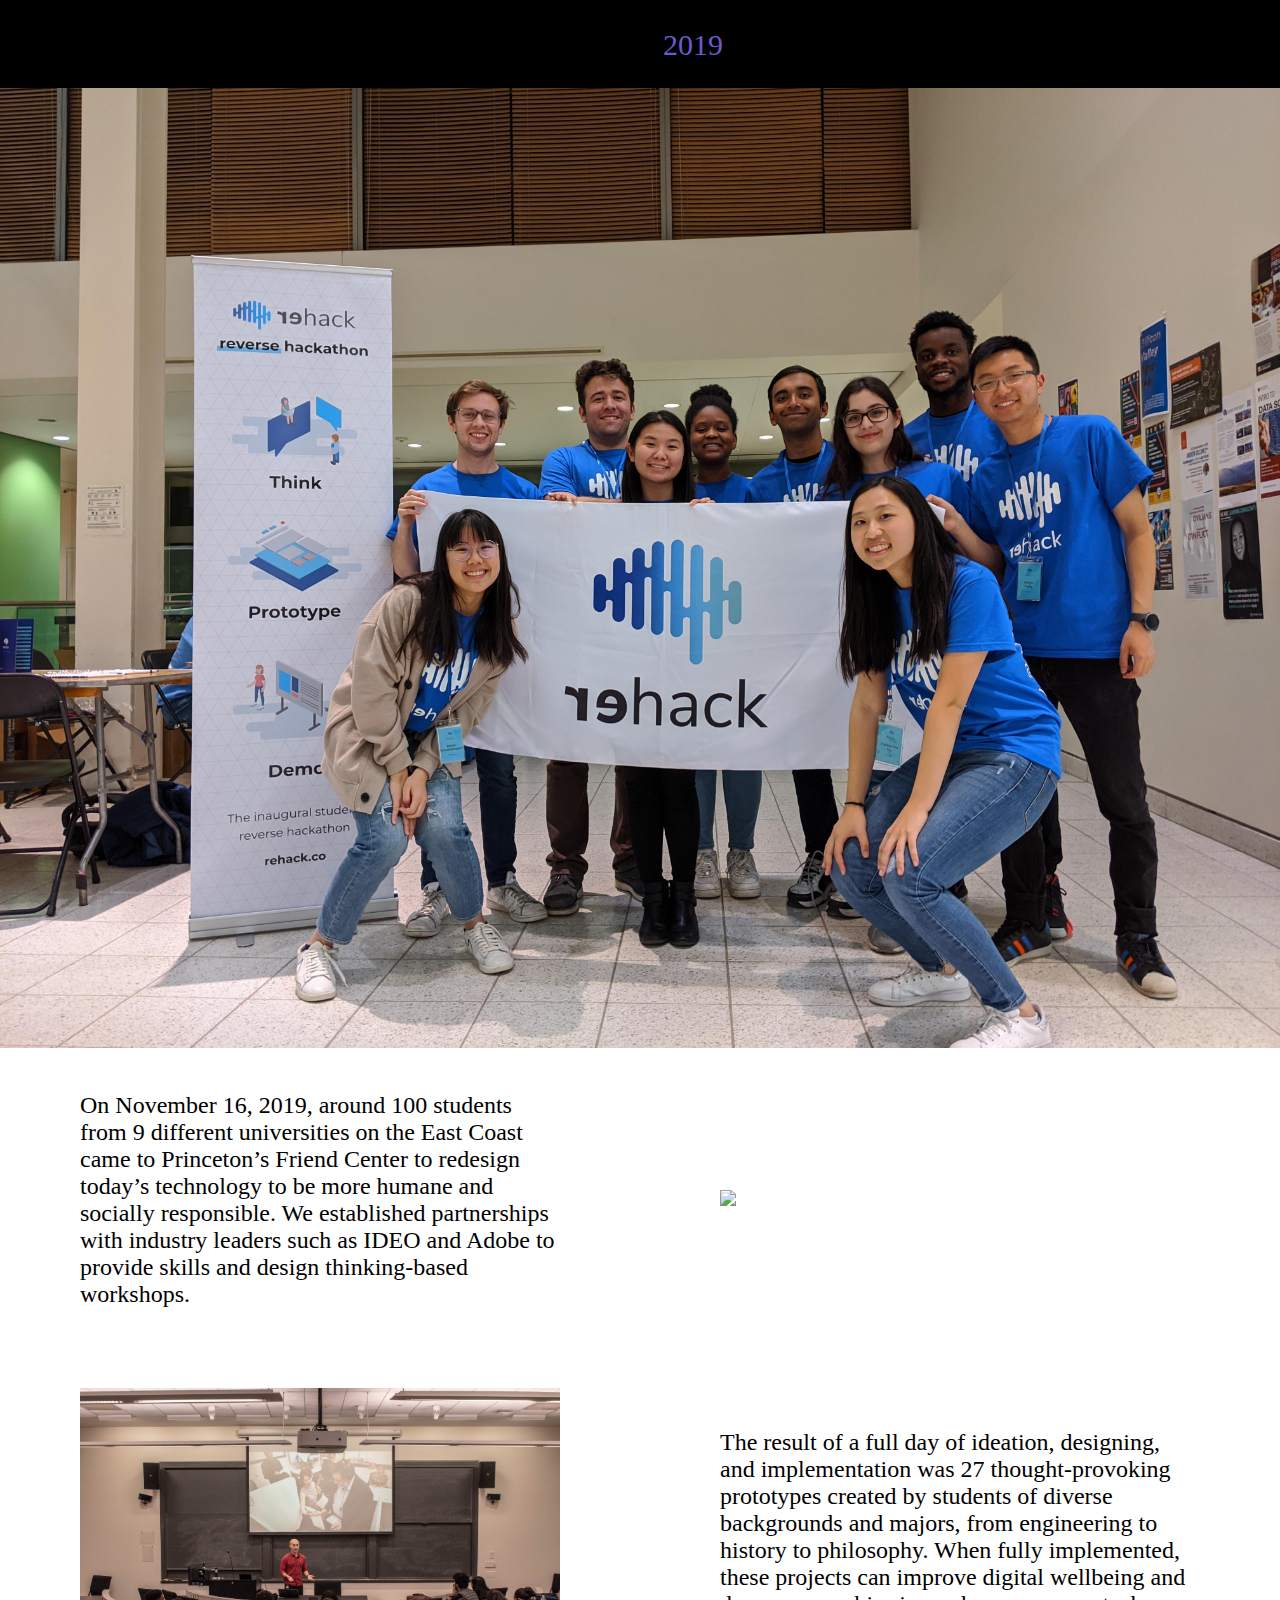
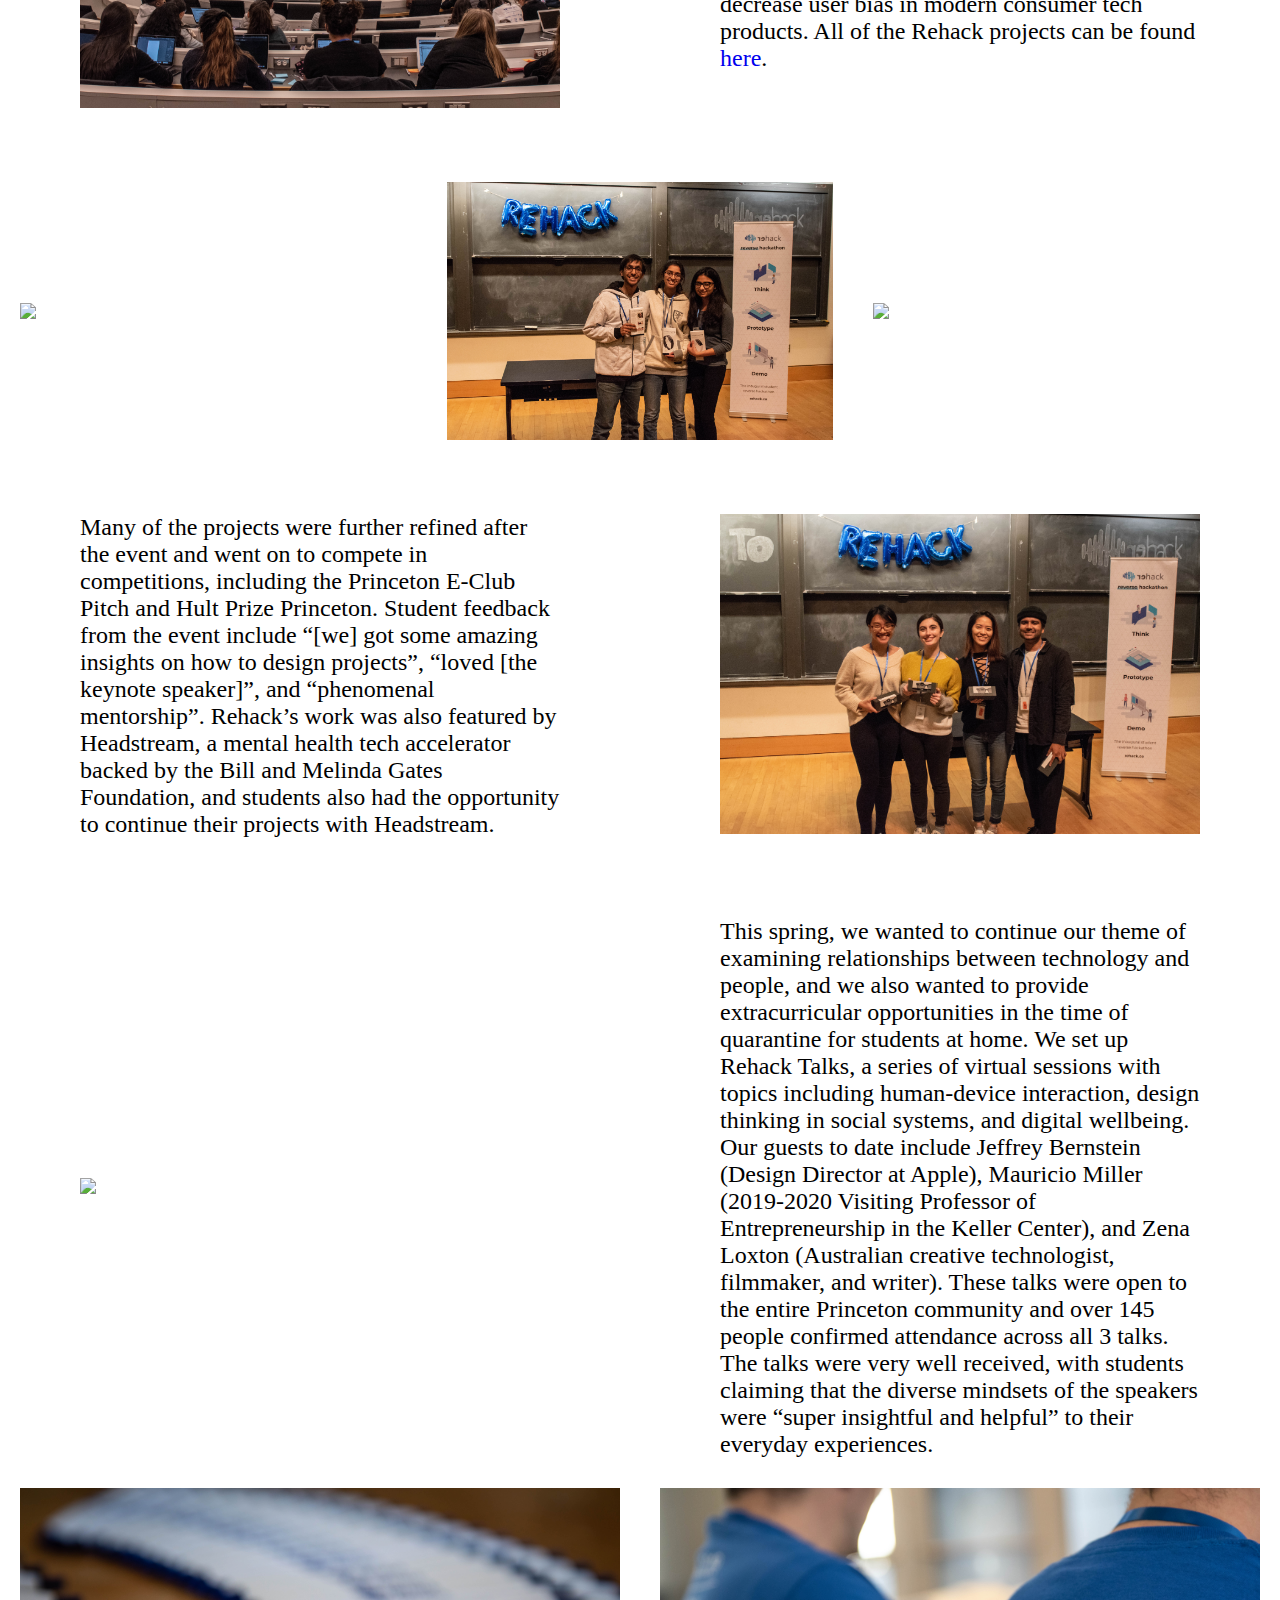
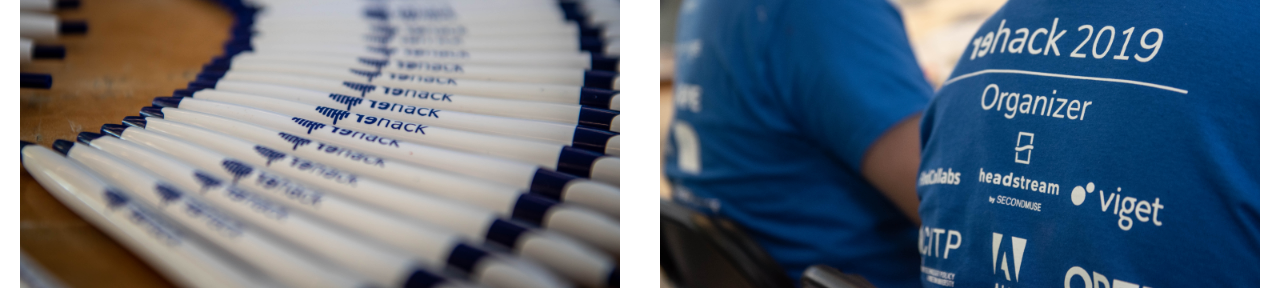
==== 2019.html @ 47047fd9 "Rehack 2019 webpage" ====
<!DOCTYPE html>
<html lang="en">
  <head>
    <meta charset="UTF-8" />
    <meta name="viewport" content="width=device-width, initial-scale=1.0" />
    <link rel="stylesheet" href="./css/2019.css" />
    <!-- <link href="css/normalize.css" rel="stylesheet" type="text/css" />
    <link href="css/webflow.css" rel="stylesheet" type="text/css" />
    <link href="css/rehack.webflow.css" rel="stylesheet" type="text/css" /> -->
    <!-- Bootstrap 4
    <link rel="stylesheet" href="bootstrap.min.css" />
    <script
      src="https://ajax.googleapis.com/ajax/libs/webfont/1.4.7/webfont.js"
      type="text/javascript"
    ></script>
    <script type="text/javascript">
      WebFont.load({
        google: {
          families: [
            "Nunito Sans:100,100italic,300,300italic,400,400italic,700,700italic,900,900italic",
            "Montserrat:100,100italic,200,200italic,300,300italic,400,400italic,500,500italic,600,600italic,700,700italic,800,800italic,900,900italic",
            "Gothic A1:300,regular,500,600,700,800",
          ],
        },
      });
    </script> -->
    <title>Rehack 2019</title>
  </head>

  <body>
    <header id="header">
      <div class="logo">
        <a href="./index.html">
          <img
            src="images/logo-text-horizontal.png"
            width="136"
            srcset="
              images/logo-text-horizontal-p-500.png   500w,
              images/logo-text-horizontal-p-800.png   800w,
              images/logo-text-horizontal-p-1080.png 1080w,
              images/logo-text-horizontal-p-1600.png 1600w,
              images/logo-text-horizontal-p-2000.png 2000w,
              images/logo-text-horizontal.png        3477w
            "
            sizes="136px"
            alt=""
          />
        </a>
        <p>2019</p>
      </div>
      <!-- <div class="title">
        <h1>Rehack 2019</h1>
      </div> -->
    </header>
    <section class="main-content">
      <!-- 1 -->
      <div class="content-first">
        <div class="item">
          <img src="./images/rehack2019/team.jpg" />
        </div>
      </div>
      <!-- 2 -->
      <div class="content">
        <p class="item para">
          On November 16, 2019, around 100 students from 9 different
          universities on the East Coast came to Princeton’s Friend Center to
          redesign today’s technology to be more humane and socially
          responsible. We established partnerships with industry leaders such as
          IDEO and Adobe to provide skills and design thinking-based workshops.
        </p>
        <div class="item">
          <img src="./images/rehack2019/adobe.jpg" />
        </div>
      </div>
      <!-- 3 -->
      <div class="content">
        <div class="item">
          <img src="./images/rehack2019/ideo.jpg" />
        </div>
        <p class="item para">
          The result of a full day of ideation, designing, and implementation
          was 27 thought-provoking prototypes created by students of diverse
          backgrounds and majors, from engineering to history to philosophy.
          When fully implemented, these projects can improve digital wellbeing
          and decrease user bias in modern consumer tech products. All of the
          Rehack projects can be found
          <a href="https://findcollabs.com/category/rehack">here</a>.
        </p>
      </div>
      <!-- 4 -->
      <div class="content-special">
        <div class="item-special">
          <img src="./images/rehack2019/winner1.jpg" />
        </div>
        <div class="item-special">
          <img src="./images/rehack2019/winner2.jpg" />
        </div>
        <div class="item-special">
          <img src="./images/rehack2019/winner3.jpg" />
        </div>
      </div>
      <!-- 5 -->
      <div class="content">
        <p class="item para">
          Many of the projects were further refined after the event and went on
          to compete in competitions, including the Princeton E-Club Pitch and
          Hult Prize Princeton. Student feedback from the event include “[we]
          got some amazing insights on how to design projects”, “loved [the
          keynote speaker]”, and “phenomenal mentorship”. Rehack’s work was also
          featured by Headstream, a mental health tech accelerator backed by the
          Bill and Melinda Gates Foundation, and students also had the
          opportunity to continue their projects with Headstream.
        </p>
        <div class="item">
          <img src="./images/rehack2019/winner4.jpg" />
        </div>
      </div>
      <!-- 6 -->
      <div class="content">
        <div class="item">
          <img src="./images/rehack2019/keynote.jpg" />
        </div>
        <p class="item para">
          This spring, we wanted to continue our theme of examining
          relationships between technology and people, and we also wanted to
          provide extracurricular opportunities in the time of quarantine for
          students at home. We set up Rehack Talks, a series of virtual sessions
          with topics including human-device interaction, design thinking in
          social systems, and digital wellbeing. Our guests to date include
          Jeffrey Bernstein (Design Director at Apple), Mauricio Miller
          (2019-2020 Visiting Professor of Entrepreneurship in the Keller
          Center), and Zena Loxton (Australian creative technologist, filmmaker,
          and writer). These talks were open to the entire Princeton community
          and over 145 people confirmed attendance across all 3 talks. The talks
          were very well received, with students claiming that the diverse
          mindsets of the speakers were “super insightful and helpful” to their
          everyday experiences.
        </p>
      </div>
      <!-- 7 -->
      <div class="content-last">
        <div class="item">
          <img src="./images/rehack2019/pens.jpg" />
        </div>
        <div class="item">
          <img src="./images/rehack2019/organizer.jpg" />
        </div>
      </div>
    </section>
    <!-- <aside>
      <img src="./images/rehack2019/pens.jpg" />
    </aside> -->
  </body>
</html>
---- css/2019.css ----
* {
  padding: 0;
  margin: 0;
  text-decoration: none;
  list-style: none;
  box-sizing: border-box;
}

img {
  max-width: 100%;
  /* width: 25%; */
}

/* Header and Navigation Bar */
#header {
  display: block;
  width: 100%;
  position: relative;
  padding: 0px 4vw;
  line-height: 60px;
  z-index: 9999;
  text-align: center;
  background: black;
  /* margin-top: 50px; */
  /* display: -webkit-box;
  display: -webkit-flex;
  display: -ms-flexbox;
  display: flex;
  height: auto;
  -webkit-box-pack: justify;
  -webkit-justify-content: space-between;
  -ms-flex-pack: justify;
  justify-content: space-between;
  -webkit-box-align: center;
  -webkit-align-items: center;
  -ms-flex-align: center;
  align-items: center;
  background-color: transparent; */
}

#header .logo {
  display: inline-block;
  font-size: 30px;
  margin-right: 60px;
  padding-top: 23px;
  padding-left: 86px;
}

#header p {
  display: inline-block;
  position: absolute;
  margin-left: 10px;
  top: 15px;
  color: slateblue;
}

/* #header .title {
  position: absolute;
  left: 50%;
  transform: translate(-50%, 0);
  font-size: larger;
} */

/* Body */
.main-content {
  /* margin-top: 70px; */
  width: 100%;
}

.main-content .content {
  display: flex;
  align-items: center;
  /* margin-left: 100px; */
}

.main-content .content-special {
  display: flex;
  align-items: center;
}

.main-content .content .item {
  flex: 0 50%;
  margin: 40px 80px;
}

.main-content .content-special .item-special {
  flex: 0 33%;
  margin: 30px 20px;
  /* height: 100%; */
}

.main-content .content .para {
  font-size: 1.5em;
}

.main-content .content-first {
  display: flex;
}
.main-content .content-last {
  display: flex;
}
.main-content .content-last .item {
  margin: -10px 20px;
}
---- css/webflow.css ----
@font-face {
  font-family: 'webflow-icons';
  src: url("[data-uri]") format('truetype');
  font-weight: normal;
  font-style: normal;
}
[class^="w-icon-"],
[class*=" w-icon-"] {
  /* use !important to prevent issues with browser extensions that change fonts */
  font-family: 'webflow-icons' !important;
  speak: none;
  font-style: normal;
  font-weight: normal;
  font-variant: normal;
  text-transform: none;
  line-height: 1;
  /* Better Font Rendering =========== */
  -webkit-font-smoothing: antialiased;
  -moz-osx-font-smoothing: grayscale;
}
.w-icon-slider-right:before {
  content: "\e600";
}
.w-icon-slider-left:before {
  content: "\e601";
}
.w-icon-nav-menu:before {
  content: "\e602";
}
.w-icon-arrow-down:before,
.w-icon-dropdown-toggle:before {
  content: "\e603";
}
.w-icon-file-upload-remove:before {
  content: "\e900";
}
.w-icon-file-upload-icon:before {
  content: "\e903";
}
* {
  -webkit-box-sizing: border-box;
  -moz-box-sizing: border-box;
  box-sizing: border-box;
}
html {
  height: 100%;
}
body {
  margin: 0;
  min-height: 100%;
  background-color: #fff;
  font-family: Arial, sans-serif;
  font-size: 14px;
  line-height: 20px;
  color: #333;
}
img {
  max-width: 100%;
  vertical-align: middle;
  display: inline-block;
}
html.w-mod-touch * {
  background-attachment: scroll !important;
}
.w-block {
  display: block;
}
.w-inline-block {
  max-width: 100%;
  display: inline-block;
}
.w-clearfix:before,
.w-clearfix:after {
  content: " ";
  display: table;
  grid-column-start: 1;
  grid-row-start: 1;
  grid-column-end: 2;
  grid-row-end: 2;
}
.w-clearfix:after {
  clear: both;
}
.w-hidden {
  display: none;
}
.w-button {
  display: inline-block;
  padding: 9px 15px;
  background-color: #3898EC;
  color: white;
  border: 0;
  line-height: inherit;
  text-decoration: none;
  cursor: pointer;
  border-radius: 0;
}
input.w-button {
  -webkit-appearance: button;
}
html[data-w-dynpage] [data-w-cloak] {
  color: transparent !important;
}

h1,
h2,
h3,
h4,
h5,
h6 {
  font-weight: bold;
  margin-bottom: 10px;
}
h1 {
  font-size: 38px;
  line-height: 44px;
  margin-top: 20px;
}
h2 {
  font-size: 32px;
  line-height: 36px;
  margin-top: 20px;
}
h3 {
  font-size: 24px;
  line-height: 30px;
  margin-top: 20px;
}
h4 {
  font-size: 18px;
  line-height: 24px;
  margin-top: 10px;
}
h5 {
  font-size: 14px;
  line-height: 20px;
  margin-top: 10px;
}
h6 {
  font-size: 12px;
  line-height: 18px;
  margin-top: 10px;
}
p {
  margin-top: 0;
  margin-bottom: 10px;
}
blockquote {
  margin: 0 0 10px 0;
  padding: 10px 20px;
  border-left: 5px solid #E2E2E2;
  font-size: 18px;
  line-height: 22px;
}
figure {
  margin: 0;
  margin-bottom: 10px;
}
figcaption {
  margin-top: 5px;
  text-align: center;
}
ul,
ol {
  margin-top: 0px;
  margin-bottom: 10px;
  padding-left: 40px;
}
.w-list-unstyled {
  padding-left: 0;
  list-style: none;
}
.w-embed:before,
.w-embed:after {
  content: " ";
  display: table;
  grid-column-start: 1;
  grid-row-start: 1;
  grid-column-end: 2;
  grid-row-end: 2;
}
.w-embed:after {
  clear: both;
}
.w-video {
  width: 100%;
  position: relative;
  padding: 0;
}
.w-video iframe,
.w-video object,
.w-video embed {
  position: absolute;
  top: 0;
  left: 0;
  width: 100%;
  height: 100%;
}
fieldset {
  padding: 0;
  margin: 0;
  border: 0;
}
button,
html input[type="button"],
input[type="reset"] {
  border: 0;
  cursor: pointer;
  -webkit-appearance: button;
}
.w-form {
  margin: 0 0 15px;
}
.w-form-done {
  display: none;
  padding: 20px;
  text-align: center;
  background-color: #dddddd;
}
.w-form-fail {
  display: none;
  margin-top: 10px;
  padding: 10px;
  background-color: #ffdede;
}
label {
  display: block;
  margin-bottom: 5px;
  font-weight: bold;
}
.w-input,
.w-select {
  display: block;
  width: 100%;
  height: 38px;
  padding: 8px 12px;
  margin-bottom: 10px;
  font-size: 14px;
  line-height: 1.428571429;
  color: #333333;
  vertical-align: middle;
  background-color: #ffffff;
  border: 1px solid #cccccc;
}
.w-input:-moz-placeholder,
.w-select:-moz-placeholder {
  color: #999;
}
.w-input::-moz-placeholder,
.w-select::-moz-placeholder {
  color: #999;
  opacity: 1;
}
.w-input:-ms-input-placeholder,
.w-select:-ms-input-placeholder {
  color: #999;
}
.w-input::-webkit-input-placeholder,
.w-select::-webkit-input-placeholder {
  color: #999;
}
.w-input:focus,
.w-select:focus {
  border-color: #3898EC;
  outline: 0;
}
.w-input[disabled],
.w-select[disabled],
.w-input[readonly],
.w-select[readonly],
fieldset[disabled] .w-input,
fieldset[disabled] .w-select {
  cursor: not-allowed;
  background-color: #eeeeee;
}
textarea.w-input,
textarea.w-select {
  height: auto;
}
.w-select {
  background-image: -webkit-linear-gradient(white 0%, #f3f3f3 100%);
  background-image: linear-gradient(white 0%, #f3f3f3 100%);
}
.w-select[multiple] {
  height: auto;
}
.w-form-label {
  display: inline-block;
  cursor: pointer;
  font-weight: normal;
  margin-bottom: 0px;
}
.w-checkbox,
.w-radio {
  display: block;
  margin-bottom: 5px;
  padding-left: 20px;
}
.w-checkbox:before,
.w-radio:before,
.w-checkbox:after,
.w-radio:after {
  content: " ";
  display: table;
  grid-column-start: 1;
  grid-row-start: 1;
  grid-column-end: 2;
  grid-row-end: 2;
}
.w-checkbox:after,
.w-radio:after {
  clear: both;
}
.w-checkbox-input,
.w-radio-input {
  margin: 4px 0 0;
  margin-top: 1px \9;
  line-height: normal;
  float: left;
  margin-left: -20px;
}
.w-radio-input {
  margin-top: 3px;
}
.w-file-upload {
  display: block;
  margin-bottom: 10px;
}
.w-file-upload-input {
  width: 0.1px;
  height: 0.1px;
  opacity: 0;
  overflow: hidden;
  position: absolute;
  z-index: -100;
}
.w-file-upload-default,
.w-file-upload-uploading,
.w-file-upload-success {
  display: inline-block;
  color: #333333;
}
.w-file-upload-error {
  display: block;
  margin-top: 10px;
}
.w-file-upload-default.w-hidden,
.w-file-upload-uploading.w-hidden,
.w-file-upload-error.w-hidden,
.w-file-upload-success.w-hidden {
  display: none;
}
.w-file-upload-uploading-btn {
  display: flex;
  font-size: 14px;
  font-weight: normal;
  cursor: pointer;
  margin: 0;
  padding: 8px 12px;
  border: 1px solid #cccccc;
  background-color: #fafafa;
}
.w-file-upload-file {
  display: flex;
  flex-grow: 1;
  justify-content: space-between;
  margin: 0;
  padding: 8px 9px 8px 11px;
  border: 1px solid #cccccc;
  background-color: #fafafa;
}
.w-file-upload-file-name {
  font-size: 14px;
  font-weight: normal;
  display: block;
}
.w-file-remove-link {
  margin-top: 3px;
  margin-left: 10px;
  width: auto;
  height: auto;
  padding: 3px;
  display: block;
  cursor: pointer;
}
.w-icon-file-upload-remove {
  margin: auto;
  font-size: 10px;
}
.w-file-upload-error-msg {
  display: inline-block;
  color: #ea384c;
  padding: 2px 0;
}
.w-file-upload-info {
  display: inline-block;
  line-height: 38px;
  padding: 0 12px;
}
.w-file-upload-label {
  display: inline-block;
  font-size: 14px;
  font-weight: normal;
  cursor: pointer;
  margin: 0;
  padding: 8px 12px;
  border: 1px solid #cccccc;
  background-color: #fafafa;
}
.w-icon-file-upload-icon,
.w-icon-file-upload-uploading {
  display: inline-block;
  margin-right: 8px;
  width: 20px;
}
.w-icon-file-upload-uploading {
  height: 20px;
}
.w-container {
  margin-left: auto;
  margin-right: auto;
  max-width: 940px;
}
.w-container:before,
.w-container:after {
  content: " ";
  display: table;
  grid-column-start: 1;
  grid-row-start: 1;
  grid-column-end: 2;
  grid-row-end: 2;
}
.w-container:after {
  clear: both;
}
.w-container .w-row {
  margin-left: -10px;
  margin-right: -10px;
}
.w-row:before,
.w-row:after {
  content: " ";
  display: table;
  grid-column-start: 1;
  grid-row-start: 1;
  grid-column-end: 2;
  grid-row-end: 2;
}
.w-row:after {
  clear: both;
}
.w-row .w-row {
  margin-left: 0;
  margin-right: 0;
}
.w-col {
  position: relative;
  float: left;
  width: 100%;
  min-height: 1px;
  padding-left: 10px;
  padding-right: 10px;
}
.w-col .w-col {
  padding-left: 0;
  padding-right: 0;
}
.w-col-1 {
  width: 8.33333333%;
}
.w-col-2 {
  width: 16.66666667%;
}
.w-col-3 {
  width: 25%;
}
.w-col-4 {
  width: 33.33333333%;
}
.w-col-5 {
  width: 41.66666667%;
}
.w-col-6 {
  width: 50%;
}
.w-col-7 {
  width: 58.33333333%;
}
.w-col-8 {
  width: 66.66666667%;
}
.w-col-9 {
  width: 75%;
}
.w-col-10 {
  width: 83.33333333%;
}
.w-col-11 {
  width: 91.66666667%;
}
.w-col-12 {
  width: 100%;
}
.w-hidden-main {
  display: none !important;
}
@media screen and (max-width: 991px) {
  .w-container {
    max-width: 728px;
  }
  .w-hidden-main {
    display: inherit !important;
  }
  .w-hidden-medium {
    display: none !important;
  }
  .w-col-medium-1 {
    width: 8.33333333%;
  }
  .w-col-medium-2 {
    width: 16.66666667%;
  }
  .w-col-medium-3 {
    width: 25%;
  }
  .w-col-medium-4 {
    width: 33.33333333%;
  }
  .w-col-medium-5 {
    width: 41.66666667%;
  }
  .w-col-medium-6 {
    width: 50%;
  }
  .w-col-medium-7 {
    width: 58.33333333%;
  }
  .w-col-medium-8 {
    width: 66.66666667%;
  }
  .w-col-medium-9 {
    width: 75%;
  }
  .w-col-medium-10 {
    width: 83.33333333%;
  }
  .w-col-medium-11 {
    width: 91.66666667%;
  }
  .w-col-medium-12 {
    width: 100%;
  }
  .w-col-stack {
    width: 100%;
    left: auto;
    right: auto;
  }
}
@media screen and (max-width: 767px) {
  .w-hidden-main {
    display: inherit !important;
  }
  .w-hidden-medium {
    display: inherit !important;
  }
  .w-hidden-small {
    display: none !important;
  }
  .w-row,
  .w-container .w-row {
    margin-left: 0;
    margin-right: 0;
  }
  .w-col {
    width: 100%;
    left: auto;
    right: auto;
  }
  .w-col-small-1 {
    width: 8.33333333%;
  }
  .w-col-small-2 {
    width: 16.66666667%;
  }
  .w-col-small-3 {
    width: 25%;
  }
  .w-col-small-4 {
    width: 33.33333333%;
  }
  .w-col-small-5 {
    width: 41.66666667%;
  }
  .w-col-small-6 {
    width: 50%;
  }
  .w-col-small-7 {
    width: 58.33333333%;
  }
  .w-col-small-8 {
    width: 66.66666667%;
  }
  .w-col-small-9 {
    width: 75%;
  }
  .w-col-small-10 {
    width: 83.33333333%;
  }
  .w-col-small-11 {
    width: 91.66666667%;
  }
  .w-col-small-12 {
    width: 100%;
  }
}
@media screen and (max-width: 479px) {
  .w-container {
    max-width: none;
  }
  .w-hidden-main {
    display: inherit !important;
  }
  .w-hidden-medium {
    display: inherit !important;
  }
  .w-hidden-small {
    display: inherit !important;
  }
  .w-hidden-tiny {
    display: none !important;
  }
  .w-col {
    width: 100%;
  }
  .w-col-tiny-1 {
    width: 8.33333333%;
  }
  .w-col-tiny-2 {
    width: 16.66666667%;
  }
  .w-col-tiny-3 {
    width: 25%;
  }
  .w-col-tiny-4 {
    width: 33.33333333%;
  }
  .w-col-tiny-5 {
    width: 41.66666667%;
  }
  .w-col-tiny-6 {
    width: 50%;
  }
  .w-col-tiny-7 {
    width: 58.33333333%;
  }
  .w-col-tiny-8 {
    width: 66.66666667%;
  }
  .w-col-tiny-9 {
    width: 75%;
  }
  .w-col-tiny-10 {
    width: 83.33333333%;
  }
  .w-col-tiny-11 {
    width: 91.66666667%;
  }
  .w-col-tiny-12 {
    width: 100%;
  }
}
.w-widget {
  position: relative;
}
.w-widget-map {
  width: 100%;
  height: 400px;
}
.w-widget-map label {
  width: auto;
  display: inline;
}
.w-widget-map img {
  max-width: inherit;
}
.w-widget-map .gm-style-iw {
  text-align: center;
}
.w-widget-map .gm-style-iw > button {
  display: none !important;
}
.w-widget-twitter {
  overflow: hidden;
}
.w-widget-twitter-count-shim {
  display: inline-block;
  vertical-align: top;
  position: relative;
  width: 28px;
  height: 20px;
  text-align: center;
  background: white;
  border: #758696 solid 1px;
  border-radius: 3px;
}
.w-widget-twitter-count-shim * {
  pointer-events: none;
  -webkit-user-select: none;
  -moz-user-select: none;
  -ms-user-select: none;
  user-select: none;
}
.w-widget-twitter-count-shim .w-widget-twitter-count-inner {
  position: relative;
  font-size: 15px;
  line-height: 12px;
  text-align: center;
  color: #999;
  font-family: serif;
}
.w-widget-twitter-count-shim .w-widget-twitter-count-clear {
  position: relative;
  display: block;
}
.w-widget-twitter-count-shim.w--large {
  width: 36px;
  height: 28px;
  margin-left: 7px;
}
.w-widget-twitter-count-shim.w--large .w-widget-twitter-count-inner {
  font-size: 18px;
  line-height: 18px;
}
.w-widget-twitter-count-shim:not(.w--vertical) {
  margin-left: 5px;
  margin-right: 8px;
}
.w-widget-twitter-count-shim:not(.w--vertical).w--large {
  margin-left: 6px;
}
.w-widget-twitter-count-shim:not(.w--vertical):before,
.w-widget-twitter-count-shim:not(.w--vertical):after {
  top: 50%;
  left: 0;
  border: solid transparent;
  content: " ";
  height: 0;
  width: 0;
  position: absolute;
  pointer-events: none;
}
.w-widget-twitter-count-shim:not(.w--vertical):before {
  border-color: rgba(117, 134, 150, 0);
  border-right-color: #5d6c7b;
  border-width: 4px;
  margin-left: -9px;
  margin-top: -4px;
}
.w-widget-twitter-count-shim:not(.w--vertical).w--large:before {
  border-width: 5px;
  margin-left: -10px;
  margin-top: -5px;
}
.w-widget-twitter-count-shim:not(.w--vertical):after {
  border-color: rgba(255, 255, 255, 0);
  border-right-color: white;
  border-width: 4px;
  margin-left: -8px;
  margin-top: -4px;
}
.w-widget-twitter-count-shim:not(.w--vertical).w--large:after {
  border-width: 5px;
  margin-left: -9px;
  margin-top: -5px;
}
.w-widget-twitter-count-shim.w--vertical {
  width: 61px;
  height: 33px;
  margin-bottom: 8px;
}
.w-widget-twitter-count-shim.w--vertical:before,
.w-widget-twitter-count-shim.w--vertical:after {
  top: 100%;
  left: 50%;
  border: solid transparent;
  content: " ";
  height: 0;
  width: 0;
  position: absolute;
  pointer-events: none;
}
.w-widget-twitter-count-shim.w--vertical:before {
  border-color: rgba(117, 134, 150, 0);
  border-top-color: #5d6c7b;
  border-width: 5px;
  margin-left: -5px;
}
.w-widget-twitter-count-shim.w--vertical:after {
  border-color: rgba(255, 255, 255, 0);
  border-top-color: white;
  border-width: 4px;
  margin-left: -4px;
}
.w-widget-twitter-count-shim.w--vertical .w-widget-twitter-count-inner {
  font-size: 18px;
  line-height: 22px;
}
.w-widget-twitter-count-shim.w--vertical.w--large {
  width: 76px;
}
.w-widget-gplus {
  overflow: hidden;
}
.w-background-video {
  position: relative;
  overflow: hidden;
  height: 500px;
  color: white;
}
.w-background-video > video {
  background-size: cover;
  background-position: 50% 50%;
  position: absolute;
  right: -100%;
  bottom: -100%;
  top: -100%;
  left: -100%;
  margin: auto;
  min-width: 100%;
  min-height: 100%;
  z-index: -100;
}
.w-background-video > video::-webkit-media-controls-start-playback-button {
  display: none !important;
  -webkit-appearance: none;
}
.w-slider {
  position: relative;
  height: 300px;
  text-align: center;
  background: #dddddd;
  clear: both;
  -webkit-tap-highlight-color: rgba(0, 0, 0, 0);
  tap-highlight-color: rgba(0, 0, 0, 0);
}
.w-slider-mask {
  position: relative;
  display: block;
  overflow: hidden;
  z-index: 1;
  left: 0;
  right: 0;
  height: 100%;
  white-space: nowrap;
}
.w-slide {
  position: relative;
  display: inline-block;
  vertical-align: top;
  width: 100%;
  height: 100%;
  white-space: normal;
  text-align: left;
}
.w-slider-nav {
  position: absolute;
  z-index: 2;
  top: auto;
  right: 0;
  bottom: 0;
  left: 0;
  margin: auto;
  padding-top: 10px;
  height: 40px;
  text-align: center;
  -webkit-tap-highlight-color: rgba(0, 0, 0, 0);
  tap-highlight-color: rgba(0, 0, 0, 0);
}
.w-slider-nav.w-round > div {
  border-radius: 100%;
}
.w-slider-nav.w-num > div {
  width: auto;
  height: auto;
  padding: 0.2em 0.5em;
  font-size: inherit;
  line-height: inherit;
}
.w-slider-nav.w-shadow > div {
  box-shadow: 0 0 3px rgba(51, 51, 51, 0.4);
}
.w-slider-nav-invert {
  color: #fff;
}
.w-slider-nav-invert > div {
  background-color: rgba(34, 34, 34, 0.4);
}
.w-slider-nav-invert > div.w-active {
  background-color: #222;
}
.w-slider-dot {
  position: relative;
  display: inline-block;
  width: 1em;
  height: 1em;
  background-color: rgba(255, 255, 255, 0.4);
  cursor: pointer;
  margin: 0 3px 0.5em;
  transition: background-color 100ms, color 100ms;
}
.w-slider-dot.w-active {
  background-color: #fff;
}
.w-slider-arrow-left,
.w-slider-arrow-right {
  position: absolute;
  width: 80px;
  top: 0;
  right: 0;
  bottom: 0;
  left: 0;
  margin: auto;
  cursor: pointer;
  overflow: hidden;
  color: white;
  font-size: 40px;
  -webkit-tap-highlight-color: rgba(0, 0, 0, 0);
  tap-highlight-color: rgba(0, 0, 0, 0);
  -webkit-user-select: none;
  -moz-user-select: none;
  -ms-user-select: none;
  user-select: none;
}
.w-slider-arrow-left [class^="w-icon-"],
.w-slider-arrow-right [class^="w-icon-"],
.w-slider-arrow-left [class*=" w-icon-"],
.w-slider-arrow-right [class*=" w-icon-"] {
  position: absolute;
}
.w-slider-arrow-left {
  z-index: 3;
  right: auto;
}
.w-slider-arrow-right {
  z-index: 4;
  left: auto;
}
.w-icon-slider-left,
.w-icon-slider-right {
  top: 0;
  right: 0;
  bottom: 0;
  left: 0;
  margin: auto;
  width: 1em;
  height: 1em;
}
.w-dropdown {
  display: inline-block;
  position: relative;
  text-align: left;
  margin-left: auto;
  margin-right: auto;
  z-index: 900;
}
.w-dropdown-btn,
.w-dropdown-toggle,
.w-dropdown-link {
  position: relative;
  vertical-align: top;
  text-decoration: none;
  color: #222222;
  padding: 20px;
  text-align: left;
  margin-left: auto;
  margin-right: auto;
  white-space: nowrap;
}
.w-dropdown-toggle {
  -webkit-user-select: none;
  -moz-user-select: none;
  -ms-user-select: none;
  user-select: none;
  display: inline-block;
  cursor: pointer;
  padding-right: 40px;
}
.w-icon-dropdown-toggle {
  position: absolute;
  top: 0;
  right: 0;
  bottom: 0;
  margin: auto;
  margin-right: 20px;
  width: 1em;
  height: 1em;
}
.w-dropdown-list {
  position: absolute;
  background: #dddddd;
  display: none;
  min-width: 100%;
}
.w-dropdown-list.w--open {
  display: block;
}
.w-dropdown-link {
  padding: 10px 20px;
  display: block;
  color: #222222;
}
.w-dropdown-link.w--current {
  color: #0082f3;
}
.w-nav[data-collapse="all"] .w-dropdown,
.w-nav[data-collapse="all"] .w-dropdown-toggle {
  display: block;
}
.w-nav[data-collapse="all"] .w-dropdown-list {
  position: static;
}
@media screen and (max-width: 991px) {
  .w-nav[data-collapse="medium"] .w-dropdown,
  .w-nav[data-collapse="medium"] .w-dropdown-toggle {
    display: block;
  }
  .w-nav[data-collapse="medium"] .w-dropdown-list {
    position: static;
  }
}
@media screen and (max-width: 767px) {
  .w-nav[data-collapse="small"] .w-dropdown,
  .w-nav[data-collapse="small"] .w-dropdown-toggle {
    display: block;
  }
  .w-nav[data-collapse="small"] .w-dropdown-list {
    position: static;
  }
  .w-nav-brand {
    padding-left: 10px;
  }
}
@media screen and (max-width: 479px) {
  .w-nav[data-collapse="tiny"] .w-dropdown,
  .w-nav[data-collapse="tiny"] .w-dropdown-toggle {
    display: block;
  }
  .w-nav[data-collapse="tiny"] .w-dropdown-list {
    position: static;
  }
}
/**
 * ## Note
 * Safari (on both iOS and OS X) does not handle viewport units (vh, vw) well.
 * For example percentage units do not work on descendants of elements that
 * have any dimensions expressed in viewport units. It also doesn’t handle them at
 * all in `calc()`.
 */
/**
 * Wrapper around all lightbox elements
 *
 * 1. Since the lightbox can receive focus, IE also gives it an outline.
 * 2. Fixes flickering on Chrome when a transition is in progress
 *    underneath the lightbox.
 */
.w-lightbox-backdrop {
  color: #000;
  cursor: auto;
  font-family: serif;
  font-size: medium;
  font-style: normal;
  font-variant: normal;
  font-weight: normal;
  letter-spacing: normal;
  line-height: normal;
  list-style: disc;
  text-align: start;
  text-indent: 0;
  text-shadow: none;
  text-transform: none;
  visibility: visible;
  white-space: normal;
  word-break: normal;
  word-spacing: normal;
  word-wrap: normal;
  position: fixed;
  top: 0;
  right: 0;
  bottom: 0;
  left: 0;
  color: #fff;
  font-family: "Helvetica Neue", Helvetica, Ubuntu, "Segoe UI", Verdana, sans-serif;
  font-size: 17px;
  line-height: 1.2;
  font-weight: 300;
  text-align: center;
  background: rgba(0, 0, 0, 0.9);
  z-index: 2000;
  outline: 0;
  /* 1 */
  opacity: 0;
  -webkit-user-select: none;
  -moz-user-select: none;
  -ms-user-select: none;
  -webkit-tap-highlight-color: transparent;
  -webkit-transform: translate(0, 0);
  /* 2 */
}
/**
 * Neat trick to bind the rubberband effect to our canvas instead of the whole
 * document on iOS. It also prevents a bug that causes the document underneath to scroll.
 */
.w-lightbox-backdrop,
.w-lightbox-container {
  height: 100%;
  overflow: auto;
  -webkit-overflow-scrolling: touch;
}
.w-lightbox-content {
  position: relative;
  height: 100vh;
  overflow: hidden;
}
.w-lightbox-view {
  position: absolute;
  width: 100vw;
  height: 100vh;
  opacity: 0;
}
.w-lightbox-view:before {
  content: "";
  height: 100vh;
}
/* .w-lightbox-content */
.w-lightbox-group,
.w-lightbox-group .w-lightbox-view,
.w-lightbox-group .w-lightbox-view:before {
  height: 86vh;
}
.w-lightbox-frame,
.w-lightbox-view:before {
  display: inline-block;
  vertical-align: middle;
}
/*
 * 1. Remove default margin set by user-agent on the <figure> element.
 */
.w-lightbox-figure {
  position: relative;
  margin: 0;
  /* 1 */
}
.w-lightbox-group .w-lightbox-figure {
  cursor: pointer;
}
/**
 * IE adds image dimensions as width and height attributes on the IMG tag,
 * but we need both width and height to be set to auto to enable scaling.
 */
.w-lightbox-img {
  width: auto;
  height: auto;
  max-width: none;
}
/**
 * 1. Reset if style is set by user on "All Images"
 */
.w-lightbox-image {
  display: block;
  float: none;
  /* 1 */
  max-width: 100vw;
  max-height: 100vh;
}
.w-lightbox-group .w-lightbox-image {
  max-height: 86vh;
}
.w-lightbox-caption {
  position: absolute;
  right: 0;
  bottom: 0;
  left: 0;
  padding: .5em 1em;
  background: rgba(0, 0, 0, 0.4);
  text-align: left;
  text-overflow: ellipsis;
  white-space: nowrap;
  overflow: hidden;
}
.w-lightbox-embed {
  position: absolute;
  top: 0;
  right: 0;
  bottom: 0;
  left: 0;
  width: 100%;
  height: 100%;
}
.w-lightbox-control {
  position: absolute;
  top: 0;
  width: 4em;
  background-size: 24px;
  background-repeat: no-repeat;
  background-position: center;
  cursor: pointer;
  -webkit-transition: all .3s;
  transition: all .3s;
}
.w-lightbox-left {
  display: none;
  bottom: 0;
  left: 0;
  /* <svg xmlns="http://www.w3.org/2000/svg" viewBox="-20 0 24 40" width="24" height="40"><g transform="rotate(45)"><path d="m0 0h5v23h23v5h-28z" opacity=".4"/><path d="m1 1h3v23h23v3h-26z" fill="#fff"/></g></svg> */
  background-image: url("[data-uri]");
}
.w-lightbox-right {
  display: none;
  right: 0;
  bottom: 0;
  /* <svg xmlns="http://www.w3.org/2000/svg" viewBox="-4 0 24 40" width="24" height="40"><g transform="rotate(45)"><path d="m0-0h28v28h-5v-23h-23z" opacity=".4"/><path d="m1 1h26v26h-3v-23h-23z" fill="#fff"/></g></svg> */
  background-image: url("[data-uri]");
}
/*
 * Without specifying the with and height inside the SVG, all versions of IE render the icon too small.
 * The bug does not seem to manifest itself if the elements are tall enough such as the above arrows.
 * (http://stackoverflow.com/questions/16092114/background-size-differs-in-internet-explorer)
 */
.w-lightbox-close {
  right: 0;
  height: 2.6em;
  /* <svg xmlns="http://www.w3.org/2000/svg" viewBox="-4 0 18 17" width="18" height="17"><g transform="rotate(45)"><path d="m0 0h7v-7h5v7h7v5h-7v7h-5v-7h-7z" opacity=".4"/><path d="m1 1h7v-7h3v7h7v3h-7v7h-3v-7h-7z" fill="#fff"/></g></svg> */
  background-image: url("[data-uri]");
  background-size: 18px;
}
/**
 * 1. All IE versions add extra space at the bottom without this.
 */
.w-lightbox-strip {
  position: absolute;
  bottom: 0;
  left: 0;
  right: 0;
  padding: 0 1vh;
  line-height: 0;
  /* 1 */
  white-space: nowrap;
  overflow-x: auto;
  overflow-y: hidden;
}
/*
 * 1. We use content-box to avoid having to do `width: calc(10vh + 2vw)`
 *    which doesn’t work in Safari anyway.
 * 2. Chrome renders images pixelated when switching to GPU. Making sure
 *    the parent is also rendered on the GPU (by setting translate3d for
 *    example) fixes this behavior.
 */
.w-lightbox-item {
  display: inline-block;
  width: 10vh;
  padding: 2vh 1vh;
  box-sizing: content-box;
  /* 1 */
  cursor: pointer;
  -webkit-transform: translate3d(0, 0, 0);
  /* 2 */
}
.w-lightbox-active {
  opacity: .3;
}
.w-lightbox-thumbnail {
  position: relative;
  height: 10vh;
  background: #222;
  overflow: hidden;
}
.w-lightbox-thumbnail-image {
  position: absolute;
  top: 0;
  left: 0;
}
.w-lightbox-thumbnail .w-lightbox-tall {
  top: 50%;
  width: 100%;
  -webkit-transform: translate(0, -50%);
  -ms-transform: translate(0, -50%);
  transform: translate(0, -50%);
}
.w-lightbox-thumbnail .w-lightbox-wide {
  left: 50%;
  height: 100%;
  -webkit-transform: translate(-50%, 0);
  -ms-transform: translate(-50%, 0);
  transform: translate(-50%, 0);
}
/*
 * Spinner
 *
 * Absolute pixel values are used to avoid rounding errors that would cause
 * the white spinning element to be misaligned with the track.
 */
.w-lightbox-spinner {
  position: absolute;
  top: 50%;
  left: 50%;
  box-sizing: border-box;
  width: 40px;
  height: 40px;
  margin-top: -20px;
  margin-left: -20px;
  border: 5px solid rgba(0, 0, 0, 0.4);
  border-radius: 50%;
  -webkit-animation: spin .8s infinite linear;
  animation: spin .8s infinite linear;
}
.w-lightbox-spinner:after {
  content: "";
  position: absolute;
  top: -4px;
  right: -4px;
  bottom: -4px;
  left: -4px;
  border: 3px solid transparent;
  border-bottom-color: #fff;
  border-radius: 50%;
}
/*
 * Utility classes
 */
.w-lightbox-hide {
  display: none;
}
.w-lightbox-noscroll {
  overflow: hidden;
}
@media (min-width: 768px) {
  .w-lightbox-content {
    height: 96vh;
    margin-top: 2vh;
  }
  .w-lightbox-view,
  .w-lightbox-view:before {
    height: 96vh;
  }
  /* .w-lightbox-content */
  .w-lightbox-group,
  .w-lightbox-group .w-lightbox-view,
  .w-lightbox-group .w-lightbox-view:before {
    height: 84vh;
  }
  .w-lightbox-image {
    max-width: 96vw;
    max-height: 96vh;
  }
  .w-lightbox-group .w-lightbox-image {
    max-width: 82.3vw;
    max-height: 84vh;
  }
  .w-lightbox-left,
  .w-lightbox-right {
    display: block;
    opacity: .5;
  }
  .w-lightbox-close {
    opacity: .8;
  }
  .w-lightbox-control:hover {
    opacity: 1;
  }
}
.w-lightbox-inactive,
.w-lightbox-inactive:hover {
  opacity: 0;
}
.w-richtext:before,
.w-richtext:after {
  content: " ";
  display: table;
  grid-column-start: 1;
  grid-row-start: 1;
  grid-column-end: 2;
  grid-row-end: 2;
}
.w-richtext:after {
  clear: both;
}
.w-richtext[contenteditable="true"]:before,
.w-richtext[contenteditable="true"]:after {
  white-space: initial;
}
.w-richtext ol,
.w-richtext ul {
  overflow: hidden;
}
.w-richtext .w-richtext-figure-selected.w-richtext-figure-type-video div:before,
.w-richtext .w-richtext-figure-selected[data-rt-type="video"] div:before {
  outline: 2px solid #2895f7;
}
.w-richtext .w-richtext-figure-selected.w-richtext-figure-type-image div,
.w-richtext .w-richtext-figure-selected[data-rt-type="image"] div {
  outline: 2px solid #2895f7;
}
.w-richtext figure.w-richtext-figure-type-video > div:before,
.w-richtext figure[data-rt-type="video"] > div:before {
  content: '';
  position: absolute;
  display: none;
  left: 0;
  top: 0;
  right: 0;
  bottom: 0;
  z-index: 1;
}
.w-richtext figure {
  position: relative;
  max-width: 60%;
}
.w-richtext figure > div:before {
  cursor: default!important;
}
.w-richtext figure img {
  width: 100%;
}
.w-richtext figure figcaption.w-richtext-figcaption-placeholder {
  opacity: 0.6;
}
.w-richtext figure div {
  /* fix incorrectly sized selection border in the data manager */
  font-size: 0px;
  color: transparent;
}
.w-richtext figure.w-richtext-figure-type-image,
.w-richtext figure[data-rt-type="image"] {
  display: table;
}
.w-richtext figure.w-richtext-figure-type-image > div,
.w-richtext figure[data-rt-type="image"] > div {
  display: inline-block;
}
.w-richtext figure.w-richtext-figure-type-image > figcaption,
.w-richtext figure[data-rt-type="image"] > figcaption {
  display: table-caption;
  caption-side: bottom;
}
.w-richtext figure.w-richtext-figure-type-video,
.w-richtext figure[data-rt-type="video"] {
  width: 60%;
  height: 0;
}
.w-richtext figure.w-richtext-figure-type-video iframe,
.w-richtext figure[data-rt-type="video"] iframe {
  position: absolute;
  top: 0;
  left: 0;
  width: 100%;
  height: 100%;
}
.w-richtext figure.w-richtext-figure-type-video > div,
.w-richtext figure[data-rt-type="video"] > div {
  width: 100%;
}
.w-richtext figure.w-richtext-align-center {
  margin-right: auto;
  margin-left: auto;
  clear: both;
}
.w-richtext figure.w-richtext-align-center.w-richtext-figure-type-image > div,
.w-richtext figure.w-richtext-align-center[data-rt-type="image"] > div {
  max-width: 100%;
}
.w-richtext figure.w-richtext-align-normal {
  clear: both;
}
.w-richtext figure.w-richtext-align-fullwidth {
  width: 100%;
  max-width: 100%;
  text-align: center;
  clear: both;
  display: block;
  margin-right: auto;
  margin-left: auto;
}
.w-richtext figure.w-richtext-align-fullwidth > div {
  display: inline-block;
  /* padding-bottom is used for aspect ratios in video figures
      we want the div to inherit that so hover/selection borders in the designer-canvas
      fit right*/
  padding-bottom: inherit;
}
.w-richtext figure.w-richtext-align-fullwidth > figcaption {
  display: block;
}
.w-richtext figure.w-richtext-align-floatleft {
  float: left;
  margin-right: 15px;
  clear: none;
}
.w-richtext figure.w-richtext-align-floatright {
  float: right;
  margin-left: 15px;
  clear: none;
}
.w-nav {
  position: relative;
  background: #dddddd;
  z-index: 1000;
}
.w-nav:before,
.w-nav:after {
  content: " ";
  display: table;
  grid-column-start: 1;
  grid-row-start: 1;
  grid-column-end: 2;
  grid-row-end: 2;
}
.w-nav:after {
  clear: both;
}
.w-nav-brand {
  position: relative;
  float: left;
  text-decoration: none;
  color: #333333;
}
.w-nav-link {
  position: relative;
  display: inline-block;
  vertical-align: top;
  text-decoration: none;
  color: #222222;
  padding: 20px;
  text-align: left;
  margin-left: auto;
  margin-right: auto;
}
.w-nav-link.w--current {
  color: #0082f3;
}
.w-nav-menu {
  position: relative;
  float: right;
}
.w--nav-menu-open {
  display: block !important;
  position: absolute;
  top: 100%;
  left: 0;
  right: 0;
  background: #C8C8C8;
  text-align: center;
  overflow: visible;
  min-width: 200px;
}
.w--nav-link-open {
  display: block;
  position: relative;
}
.w-nav-overlay {
  position: absolute;
  overflow: hidden;
  display: none;
  top: 100%;
  left: 0;
  right: 0;
  width: 100%;
}
.w-nav-overlay .w--nav-menu-open {
  top: 0;
}
.w-nav[data-animation="over-left"] .w-nav-overlay {
  width: auto;
}
.w-nav[data-animation="over-left"] .w-nav-overlay,
.w-nav[data-animation="over-left"] .w--nav-menu-open {
  right: auto;
  z-index: 1;
  top: 0;
}
.w-nav[data-animation="over-right"] .w-nav-overlay {
  width: auto;
}
.w-nav[data-animation="over-right"] .w-nav-overlay,
.w-nav[data-animation="over-right"] .w--nav-menu-open {
  left: auto;
  z-index: 1;
  top: 0;
}
.w-nav-button {
  position: relative;
  float: right;
  padding: 18px;
  font-size: 24px;
  display: none;
  cursor: pointer;
  -webkit-tap-highlight-color: rgba(0, 0, 0, 0);
  tap-highlight-color: rgba(0, 0, 0, 0);
  -webkit-user-select: none;
  -moz-user-select: none;
  -ms-user-select: none;
  user-select: none;
}
.w-nav-button.w--open {
  background-color: #C8C8C8;
  color: white;
}
.w-nav[data-collapse="all"] .w-nav-menu {
  display: none;
}
.w-nav[data-collapse="all"] .w-nav-button {
  display: block;
}
@media screen and (max-width: 991px) {
  .w-nav[data-collapse="medium"] .w-nav-menu {
    display: none;
  }
  .w-nav[data-collapse="medium"] .w-nav-button {
    display: block;
  }
}
@media screen and (max-width: 767px) {
  .w-nav[data-collapse="small"] .w-nav-menu {
    display: none;
  }
  .w-nav[data-collapse="small"] .w-nav-button {
    display: block;
  }
  .w-nav-brand {
    padding-left: 10px;
  }
}
@media screen and (max-width: 479px) {
  .w-nav[data-collapse="tiny"] .w-nav-menu {
    display: none;
  }
  .w-nav[data-collapse="tiny"] .w-nav-button {
    display: block;
  }
}
.w-tabs {
  position: relative;
}
.w-tabs:before,
.w-tabs:after {
  content: " ";
  display: table;
  grid-column-start: 1;
  grid-row-start: 1;
  grid-column-end: 2;
  grid-row-end: 2;
}
.w-tabs:after {
  clear: both;
}
.w-tab-menu {
  position: relative;
}
.w-tab-link {
  position: relative;
  display: inline-block;
  vertical-align: top;
  text-decoration: none;
  padding: 9px 30px;
  text-align: left;
  cursor: pointer;
  color: #222222;
  background-color: #dddddd;
}
.w-tab-link.w--current {
  background-color: #C8C8C8;
}
.w-tab-content {
  position: relative;
  display: block;
  overflow: hidden;
}
.w-tab-pane {
  position: relative;
  display: none;
}
.w--tab-active {
  display: block;
}
@media screen and (max-width: 479px) {
  .w-tab-link {
    display: block;
  }
}
.w-ix-emptyfix:after {
  content: "";
}
@keyframes spin {
  0% {
    transform: rotate(0deg);
  }
  100% {
    transform: rotate(360deg);
  }
}
.w-dyn-empty {
  padding: 10px;
  background-color: #dddddd;
}
.w-dyn-bind-empty {
  display: none !important;
}
.w-condition-invisible {
  display: none !important;
}
---- css/rehack.webflow.css ----
h1 {
    margin-top: 20px;
    margin-bottom: 10px;
    color: #fff;
    font-size: 10vh;
    line-height: 10vh;
    font-weight: 700;
}

h2 {
    margin-top: 20px;
    margin-bottom: 20px;
    color: #fff;
    font-size: 38px;
    line-height: 48px;
    font-weight: 700;
}

h3 {
    margin-top: 10px;
    margin-bottom: 25px;
    color: #6b6b6b;
    font-size: 24px;
    line-height: 40px;
    font-weight: 400;
}

h4 {
    margin-top: 10px;
    margin-bottom: 10px;
    color: #fff;
    font-size: 18px;
    line-height: 24px;
    font-weight: 700;
}

p {
    margin-bottom: 10px;
    color: #6b6b6b;
    font-size: 16px;
    line-height: 30px;
}

a {
    color: #000;
    text-decoration: underline;
}

.section-1 {
    display: -webkit-box;
    display: -webkit-flex;
    display: -ms-flexbox;
    display: flex;
    width: 100%;
    height: auto;
    margin-bottom: 0px;
    margin-left: 0px;
    padding-right: 20px;
    padding-left: 20px;
    -webkit-box-orient: vertical;
    -webkit-box-direction: normal;
    -webkit-flex-direction: column;
    -ms-flex-direction: column;
    flex-direction: column;
    -webkit-box-pack: center;
    -webkit-justify-content: center;
    -ms-flex-pack: center;
    justify-content: center;
    -webkit-box-align: center;
    -webkit-align-items: center;
    -ms-flex-align: center;
    align-items: center;
}

.section-1.center {
    position: relative;
    right: 0px;
    display: -webkit-box;
    display: -webkit-flex;
    display: -ms-flexbox;
    display: flex;
    height: 100vh;
    margin-top: 0px;
    padding-top: 0vh;
    padding-right: 0px;
    -webkit-box-pack: center;
    -webkit-justify-content: center;
    -ms-flex-pack: center;
    justify-content: center;
    -webkit-box-align: start;
    -webkit-align-items: flex-start;
    -ms-flex-align: start;
    align-items: flex-start;
    border: 0px none #000;
    background-color: rgba(25, 188, 85, 0);
    opacity: 1;
    -webkit-transition: opacity 200ms ease;
    transition: opacity 200ms ease;
    font-family: Nunito Sans, sans-serif;
    cursor: default;
}

.section-1.center:hover {
    border-style: none;
    border-width: 0px;
    background-color: rgba(224, 40, 181, 0);
    box-shadow: none;
    opacity: 1;
    -webkit-transform: none;
    -ms-transform: none;
    transform: none;
}

.section-1.column {
    display: -webkit-box;
    display: -webkit-flex;
    display: -ms-flexbox;
    display: flex;
    height: auto;
    padding: 15vh 10vw;
    -webkit-box-pack: justify;
    -webkit-justify-content: space-between;
    -ms-flex-pack: justify;
    justify-content: space-between;
}

.section-1.column.devices {
    height: auto;
    -webkit-box-orient: vertical;
    -webkit-box-direction: normal;
    -webkit-flex-direction: column;
    -ms-flex-direction: column;
    flex-direction: column;
    -webkit-box-align: center;
    -webkit-align-items: center;
    -ms-flex-align: center;
    align-items: center;
}

.section-1.column.faq {
    height: auto;
    -webkit-box-orient: vertical;
    -webkit-box-direction: normal;
    -webkit-flex-direction: column;
    -ms-flex-direction: column;
    flex-direction: column;
    -webkit-box-align: center;
    -webkit-align-items: center;
    -ms-flex-align: center;
    align-items: center;
    background-color: #000;
}

.section-1.cta {
    display: -webkit-box;
    display: -webkit-flex;
    display: -ms-flexbox;
    display: flex;
    height: 60vh;
    padding-right: 10vw;
    padding-left: 10vw;
    -webkit-box-pack: justify;
    -webkit-justify-content: space-between;
    -ms-flex-pack: justify;
    justify-content: space-between;
    -webkit-box-align: center;
    -webkit-align-items: center;
    -ms-flex-align: center;
    align-items: center;
    background-color: #40089c;
}

.section-1.full-img {
    display: -webkit-box;
    display: -webkit-flex;
    display: -ms-flexbox;
    display: flex;
    height: auto;
    margin-top: 0px;
    margin-bottom: 0px;
    padding-top: 60px;
    padding-bottom: 60px;
    -webkit-box-pack: center;
    -webkit-justify-content: center;
    -ms-flex-pack: center;
    justify-content: center;
    -webkit-box-align: center;
    -webkit-align-items: center;
    -ms-flex-align: center;
    align-items: center;
    background-color: transparent;
}

.section-1.wide {
    display: -webkit-box;
    display: -webkit-flex;
    display: -ms-flexbox;
    display: flex;
    height: auto;
    padding-top: 10vh;
    padding-bottom: 10vh;
    -webkit-box-orient: vertical;
    -webkit-box-direction: normal;
    -webkit-flex-direction: column;
    -ms-flex-direction: column;
    flex-direction: column;
    -webkit-box-pack: center;
    -webkit-justify-content: center;
    -ms-flex-pack: center;
    justify-content: center;
    -webkit-box-align: center;
    -webkit-align-items: center;
    -ms-flex-align: center;
    align-items: center;
    background-color: #fff;
}

.section-1.wide:hover {
    border: 0px solid #000;
}

.section-1.wide.img {
    margin-top: 10px;
    padding-top: 5vh;
    padding-bottom: 15vh;
    -webkit-box-align: start;
    -webkit-align-items: flex-start;
    -ms-flex-align: start;
    align-items: flex-start;
    background-color: #fff;
    text-align: center;
}

.section-1.wide.purple {
    padding-top: 15vh;
    padding-bottom: 15vh;
    background-color: hsla(209.99999999999997, 52.02%, 87.50%, 1.00);
    background-image: url('../images/wavy-bg.svg');
    background-size: cover;
}

.section-1.wide.purple.about-copy {
    margin-right: 0px;
    margin-left: 0px;
    padding-right: 50px;
    padding-left: 50px;
    -webkit-box-align: center;
    -webkit-align-items: center;
    -ms-flex-align: center;
    align-items: center;
    background-color: hsla(209.99999999999997, 0.00%, 100.00%, 1.00);
    color: transparent;
}

.section-1.grid-imgs {
    display: -webkit-box;
    display: -webkit-flex;
    display: -ms-flexbox;
    display: flex;
    height: 50vh;
    -webkit-box-pack: start;
    -webkit-justify-content: flex-start;
    -ms-flex-pack: start;
    justify-content: flex-start;
    -webkit-flex-wrap: wrap;
    -ms-flex-wrap: wrap;
    flex-wrap: wrap;
}

.col {
    display: -webkit-box;
    display: -webkit-flex;
    display: -ms-flexbox;
    display: flex;
    max-width: 50%;
    padding-left: 0px;
    -webkit-box-pack: start;
    -webkit-justify-content: flex-start;
    -ms-flex-pack: start;
    justify-content: flex-start;
    -webkit-box-align: center;
    -webkit-align-items: center;
    -ms-flex-align: center;
    align-items: center;
    -webkit-box-flex: 1;
    -webkit-flex: 1;
    -ms-flex: 1;
    flex: 1;
    border: 1px none #000;
}

.col.sideimg {
    width: 25vw;
    -webkit-box-flex: 0;
    -webkit-flex: 0 auto;
    -ms-flex: 0 auto;
    flex: 0 auto;
}

.col.padding {
    max-width: 50%;
    padding-right: 9vw;
    padding-left: 9vw;
    -webkit-box-flex: 1;
    -webkit-flex: 1;
    -ms-flex: 1;
    flex: 1;
    border-style: none;
}

.col.bg {
    overflow: hidden;
    -webkit-box-align: start;
    -webkit-align-items: flex-start;
    -ms-flex-align: start;
    align-items: flex-start;
    border-style: none;
}

.col.vertical {
    -webkit-box-orient: vertical;
    -webkit-box-direction: normal;
    -webkit-flex-direction: column;
    -ms-flex-direction: column;
    flex-direction: column;
}

.col.team {
    -webkit-flex-basis: 33%;
    -ms-flex-preferred-size: 33%;
    flex-basis: 33%;
}

.col.img {
    -webkit-box-pack: center;
    -webkit-justify-content: center;
    -ms-flex-pack: center;
    justify-content: center;
}

.hero {
    position: absolute;
    left: 0px;
    top: 0px;
    z-index: 999999;
    display: -webkit-box;
    display: -webkit-flex;
    display: -ms-flexbox;
    display: flex;
    width: 100%;
    height: auto;
    padding: 0px 10vw;
    border: 1px none #000;
    background-color: transparent;
}

.nav {
    display: -webkit-box;
    display: -webkit-flex;
    display: -ms-flexbox;
    display: flex;
    height: auto;
    -webkit-box-pack: justify;
    -webkit-justify-content: space-between;
    -ms-flex-pack: justify;
    justify-content: space-between;
    -webkit-box-align: center;
    -webkit-align-items: center;
    -ms-flex-align: center;
    align-items: center;
    background-color: transparent;
}

.nav-inner {
    display: -webkit-box;
    display: -webkit-flex;
    display: -ms-flexbox;
    display: flex;
    width: 80vw;
    padding-top: 0px;
    padding-bottom: 0px;
    -webkit-box-pack: justify;
    -webkit-justify-content: space-between;
    -ms-flex-pack: justify;
    justify-content: space-between;
    -webkit-box-align: center;
    -webkit-align-items: center;
    -ms-flex-align: center;
    align-items: center;
    border-bottom: 1px none hsla(0, 0%, 100%, .1);
}

.body {
    -webkit-align-self: flex-start;
    -ms-flex-item-align: start;
    align-self: flex-start;
    background-color: transparent;
}

.heading {
    margin-top: 15px;
    margin-bottom: 0px;
    padding-right: 10px;
    padding-left: 3px;
    -webkit-align-self: center;
    -ms-flex-item-align: center;
    -ms-grid-row-align: center;
    align-self: center;
    font-family: Montserrat, sans-serif;
    color: #3f3f3f;
    font-size: 7.5vh;
    line-height: 9vh;
    font-weight: 700;
    text-align: center;
}

.div-block-2 {
    position: relative;
    z-index: 80;
    display: -webkit-box;
    display: -webkit-flex;
    display: -ms-flexbox;
    display: flex;
    width: 80vw;
    -webkit-box-orient: vertical;
    -webkit-box-direction: normal;
    -webkit-flex-direction: column;
    -ms-flex-direction: column;
    flex-direction: column;
    -webkit-box-align: start;
    -webkit-align-items: flex-start;
    -ms-flex-align: start;
    align-items: flex-start;
}

.image {
    height: 40px;
    margin-bottom: 20px;
}

.feature-content {
    display: -webkit-box;
    display: -webkit-flex;
    display: -ms-flexbox;
    display: flex;
    width: 50vw;
    max-width: 450px;
    margin-right: 10px;
    padding-right: 0vw;
    padding-bottom: 1px;
    padding-left: 0vw;
    -webkit-box-pack: start;
    -webkit-justify-content: flex-start;
    -ms-flex-pack: start;
    justify-content: flex-start;
    -webkit-box-align: start;
    -webkit-align-items: flex-start;
    -ms-flex-align: start;
    align-items: flex-start;
    -webkit-align-self: flex-start;
    -ms-flex-item-align: start;
    align-self: flex-start;
    -webkit-box-flex: 0;
    -webkit-flex: 0 0 auto;
    -ms-flex: 0 0 auto;
    flex: 0 0 auto;
    border: 1px none #000;
}

.feature-content.mid {
    width: 40vw;
    max-width: 500px;
}

.feature-content.icons {
    display: -webkit-box;
    display: -webkit-flex;
    display: -ms-flexbox;
    display: flex;
    width: 33.33%;
    max-width: none;
    padding-right: 30px;
    padding-left: 30px;
    -webkit-box-orient: vertical;
    -webkit-box-direction: normal;
    -webkit-flex-direction: column;
    -ms-flex-direction: column;
    flex-direction: column;
    -webkit-box-align: center;
    -webkit-align-items: center;
    -ms-flex-align: center;
    align-items: center;
    -webkit-box-flex: 0;
    -webkit-flex: 0 0 auto;
    -ms-flex: 0 0 auto;
    flex: 0 0 auto;
    text-align: center;
}

.feature-content.icons.numbers {
    width: 25%;
    padding-right: 26px;
    padding-left: 26px;
}

.heading-2 {
    margin-top: 20px;
    margin-bottom: 40px;
    color: #fff;
    font-size: 26px;
    font-weight: 400;
}

.button {
    display: inline-block;
    margin-top: 20px;
    margin-right: 0px;
    padding: 20px 40px;
    border-style: solid;
    border-width: 3px;
    border-color: #2f2fee;
    border-radius: 0px;
    background-color: #3030ee;
    box-shadow: 0 12px 37px -8px #7c7c7c;
    opacity: 1;
    -webkit-transition: background-color 250ms ease;
    transition: background-color 250ms ease;
    font-family: Nunito Sans, sans-serif;
    color: #fff;
    font-size: 16px;
    line-height: 26px;
    font-weight: 600;
    text-align: center;
    cursor: pointer;
}

.button:hover {
    background-color: transparent;
    color: #2f2fee;
}

.button.outline {
    display: inline-block;
    margin-right: 0px;
    margin-bottom: 3px;
    margin-left: 0px;
    border: 3px solid transparent;
    border-radius: 1000px;
    background-color: transparent;
    background-image: -webkit-gradient(linear, left top, left bottom, from(#3030ee), to(#3030ee));
    background-image: linear-gradient(180deg, #3030ee, #3030ee);
    box-shadow: 0 6px 20px 0 #7c7c7c;
    opacity: 1;
    -webkit-transition: color 800ms ease;
    transition: color 800ms ease;
    color: #fff;
    cursor: pointer;
}

.button.outline:hover {
    border: 3px solid #3030ee;
    background-image: -webkit-gradient(linear, left top, left bottom, from(#fff), to(#fff));
    background-image: linear-gradient(180deg, #fff, #fff);
    box-shadow: 0 12px 37px -5px #7c7c7c;
    opacity: 1;
    -webkit-transform: none;
    -ms-transform: none;
    transform: none;
    color: blue;
}

.button.contact {
    margin-left: 10px;
    background-color: transparent;
    box-shadow: inset 0 0 0 2px hsla(0, 0%, 100%, .2);
}

.button.contact:hover {
    box-shadow: inset 0 0 0 2px #fff;
    color: #fff;
}

.button.top {
    margin-left: 30px;
    padding: 20px 35px;
    font-size: 16px;
}

.button.form-button {
    margin-top: 0px;
    margin-left: 3px;
    padding-left: 43px;
    border-style: solid;
    border-width: 3px;
    border-radius: 0px;
    background-image: none;
    box-shadow: none;
    -webkit-transition: background-color 250ms ease;
    transition: background-color 250ms ease;
    cursor: pointer;
}

.button.form-button:hover {
    border-width: 3px;
    border-color: #2f2fee;
    background-color: transparent;
    color: #2f2fee;
}

.h2 {
    margin-bottom: 30px;
    color: #fff;
    font-size: 44px;
    line-height: 56px;
    font-weight: 300;
}

.p {
    color: #6b6b6b;
    font-size: 16px;
    line-height: 30px;
}

.p.list {
    margin-bottom: 0px;
}

.div-block-3 {
    height: 8600px;
    background-image: url('../images/richard-01.jpg');
    background-position: 50% 0px;
    background-size: 100vw;
    background-repeat: no-repeat;
}

.div-block-3._02 {
    background-image: url('../images/richard-02.jpg');
    background-size: 100vw;
}

.div-block-3._03 {
    height: 6000px;
    background-image: url('../images/richard-03.jpg');
    background-size: 100vw;
}

.div-block-4 {
    display: -webkit-box;
    display: -webkit-flex;
    display: -ms-flexbox;
    display: flex;
    width: 65%;
    max-width: 440px;
    -webkit-box-orient: vertical;
    -webkit-box-direction: normal;
    -webkit-flex-direction: column;
    -ms-flex-direction: column;
    flex-direction: column;
    -webkit-box-align: center;
    -webkit-align-items: center;
    -ms-flex-align: center;
    align-items: center;
}

.div-block-4.left {
    margin-bottom: 30px;
    -webkit-box-align: start;
    -webkit-align-items: flex-start;
    -ms-flex-align: start;
    align-items: flex-start;
}

.img-device {
    height: auto;
    max-height: 450px;
}

.h3 {
    margin-bottom: 20px;
    color: #fff;
    font-size: 20px;
    font-weight: 500;
}

.paragraph {
    margin-bottom: 20px;
    padding-left: 2px;
    font-family: Nunito Sans, sans-serif;
    color: #6b6b6b;
    font-size: 16px;
    line-height: 28px;
}

.div-block-5 {
    padding-top: 30px;
    padding-bottom: 60px;
    text-align: center;
}

.wrapper {
    display: -webkit-box;
    display: -webkit-flex;
    display: -ms-flexbox;
    display: flex;
    width: 90%;
    max-width: 1200px;
    -webkit-box-orient: vertical;
    -webkit-box-direction: normal;
    -webkit-flex-direction: column;
    -ms-flex-direction: column;
    flex-direction: column;
    -webkit-box-pack: center;
    -webkit-justify-content: center;
    -ms-flex-pack: center;
    justify-content: center;
    -webkit-box-align: center;
    -webkit-align-items: center;
    -ms-flex-align: center;
    align-items: center;
}

.wrapper.welcome {
    position: relative;
    z-index: 90;
    width: 100vw;
    max-width: auto;
    -webkit-box-align: start;
    -webkit-align-items: flex-start;
    -ms-flex-align: start;
    align-items: flex-start;
}

.wrap {
    max-width: 700px;
    margin-top: 0px;
    margin-bottom: 0px;
    padding-top: 0px;
    padding-bottom: 0px;
    padding-left: 2px;
    font-family: Montserrat, sans-serif;
    text-align: center;
}

.wrap.feature-content {
    position: static;
    margin-left: -7px;
}

.title {
    display: inline-block;
    padding-bottom: 0px;
    border-bottom: 1px none #2e2e2e;
    color: #a8a8a8;
    font-size: 14px;
    letter-spacing: 2px;
    text-transform: uppercase;
}

.title.white {
    border-bottom-color: hsla(0, 0%, 100%, .4);
    color: hsla(0, 0%, 100%, .6);
}

.image-2 {
    position: relative;
    margin-right: 8px;
    -webkit-box-flex: 0;
    -webkit-flex: 0 auto;
    -ms-flex: 0 auto;
    flex: 0 auto;
}

.div-block-6 {
    display: -webkit-box;
    display: -webkit-flex;
    display: -ms-flexbox;
    display: flex;
    -webkit-box-align: center;
    -webkit-align-items: center;
    -ms-flex-align: center;
    align-items: center;
}

.div-block-7 {
    display: -webkit-box;
    display: -webkit-flex;
    display: -ms-flexbox;
    display: flex;
    width: 100%;
    padding-bottom: 100px;
    -webkit-box-pack: justify;
    -webkit-justify-content: space-between;
    -ms-flex-pack: justify;
    justify-content: space-between;
    -webkit-box-align: start;
    -webkit-align-items: flex-start;
    -ms-flex-align: start;
    align-items: flex-start;
}

.div-block-7.team {
    -webkit-box-pack: center;
    -webkit-justify-content: center;
    -ms-flex-pack: center;
    justify-content: center;
    -webkit-flex-wrap: wrap;
    -ms-flex-wrap: wrap;
    flex-wrap: wrap;
}

.div-block-8 {
    display: -webkit-box;
    display: -webkit-flex;
    display: -ms-flexbox;
    display: flex;
    width: auto;
    height: 150px;
    -webkit-box-orient: vertical;
    -webkit-box-direction: normal;
    -webkit-flex-direction: column;
    -ms-flex-direction: column;
    flex-direction: column;
    -webkit-box-pack: justify;
    -webkit-justify-content: space-between;
    -ms-flex-pack: justify;
    justify-content: space-between;
    -webkit-box-align: end;
    -webkit-align-items: flex-end;
    -ms-flex-align: end;
    align-items: flex-end;
}

.button-wrap {
    display: -webkit-box;
    display: -webkit-flex;
    display: -ms-flexbox;
    display: flex;
    width: auto;
    margin-top: 5vh;
    padding-right: 0px;
    padding-left: 0px;
    -webkit-box-pack: center;
    -webkit-justify-content: center;
    -ms-flex-pack: center;
    justify-content: center;
}

.image-3 {
    padding: 10px 30px 30px 0px;
}

.thumb-food {
    width: 100%;
    height: 300px;
    border-radius: 20px;
    background-color: #c6ced3;
}

.thumb-food._01 {
    border-radius: 12px;
    background-image: url('../images/bg-001.jpg');
    background-position: 50% 50%;
    background-size: cover;
}

.thumb-food._02 {
    background-image: url('../images/bg-001_1.jpg');
    background-position: 50% 50%;
    background-size: cover;
}

.thumb-food._03 {
    background-image: url('../images/bg-003.jpg');
    background-position: 0px 0px;
    background-size: cover;
}

.text-block {
    color: #fff;
}

.h4 {
    margin-bottom: 10px;
    color: #fff;
}

.h4.faq {
    margin-top: 20px;
    margin-bottom: 10px;
}

.nav-link {
    margin-right: 15px;
    margin-bottom: 20px;
    margin-left: 15px;
    padding-top: 40px;
    padding-right: 0px;
    padding-left: 0px;
    -webkit-box-flex: 0;
    -webkit-flex: 0 auto;
    -ms-flex: 0 auto;
    flex: 0 auto;
    font-family: Nunito Sans, sans-serif;
    color: #3a3a3a;
    font-size: 16px;
    font-weight: 400;
    cursor: pointer;
}

.nav-link:hover {
    padding-bottom: 10px;
    box-shadow: inset 0 -5px 0 0 #3030ee;
    color: #3a3a3a;
    text-decoration: none;
}

.nav-menu {
    height: auto;
}

.div-block-11 {
    width: 100%;
    height: 300px;
    border-radius: 20px;
    background-color: #acb1b4;
}

.ico {
    height: 35px;
    margin-right: 20px;
}

.div-block-12 {
    margin-top: 50px;
}

._w-icon {
    display: -webkit-box;
    display: -webkit-flex;
    display: -ms-flexbox;
    display: flex;
    width: 56px;
    height: 80px;
    margin-right: 20px;
    -webkit-box-pack: center;
    -webkit-justify-content: center;
    -ms-flex-pack: center;
    justify-content: center;
    -webkit-box-align: center;
    -webkit-align-items: center;
    -ms-flex-align: center;
    align-items: center;
}

.form {
    display: -webkit-box;
    display: -webkit-flex;
    display: -ms-flexbox;
    display: flex;
    -webkit-box-pack: justify;
    -webkit-justify-content: space-between;
    -ms-flex-pack: justify;
    justify-content: space-between;
    -webkit-box-align: center;
    -webkit-align-items: center;
    -ms-flex-align: center;
    align-items: center;
}

.field-newsletter {
    width: 340px;
    height: 80px;
    margin-right: 20px;
    margin-bottom: 0px;
    padding-left: 20px;
    border: 1px solid #300479;
    border-radius: 10px;
    background-color: #300479;
    color: #fff;
    font-size: 16px;
}

._w-img {
    overflow: hidden;
    -webkit-box-flex: 1;
    -webkit-flex: 1;
    -ms-flex: 1;
    flex: 1;
}

.image-4 {
    display: block;
    width: 100%;
}

.icon {
    height: 25px;
}

.nav-list {
    display: -webkit-box;
    display: -webkit-flex;
    display: -ms-flexbox;
    display: flex;
    margin-right: 30px;
    -webkit-box-pack: justify;
    -webkit-justify-content: space-between;
    -ms-flex-pack: justify;
    justify-content: space-between;
}

.hero-image {
    position: absolute;
    left: auto;
    top: auto;
    right: 3%;
    bottom: 0%;
    display: block;
    overflow: visible;
    height: 85vh;
    margin-top: 0px;
    margin-right: 0px;
    margin-left: 0px;
    padding-top: 0px;
    padding-right: 0px;
    padding-left: 0px;
}

.light-blue {
    color: #9b68f0;
}

.black-text {
    font-family: Montserrat, sans-serif;
    color: #3f3f3f;
}

.hero-content {
    position: relative;
    z-index: 90;
    width: 100%;
    margin-top: 100px;
    margin-bottom: 18px;
    margin-left: 0px;
    padding-right: 10vh;
    padding-left: 8vw;
    clear: none;
}

.feature-wrap {
    display: -webkit-box;
    display: -webkit-flex;
    display: -ms-flexbox;
    display: flex;
    overflow: visible;
    width: 90vw;
    margin-top: 7vh;
    margin-bottom: 10vh;
    padding-right: 10vw;
    padding-left: 10vw;
    -webkit-box-orient: horizontal;
    -webkit-box-direction: normal;
    -webkit-flex-direction: row;
    -ms-flex-direction: row;
    flex-direction: row;
    -webkit-box-pack: center;
    -webkit-justify-content: center;
    -ms-flex-pack: center;
    justify-content: center;
    -webkit-box-align: center;
    -webkit-align-items: center;
    -ms-flex-align: center;
    align-items: center;
    -webkit-align-self: center;
    -ms-flex-item-align: center;
    align-self: center;
    border: 1px none #000;
}

.feature-wrap.reverse {
    clear: none;
    -webkit-box-orient: horizontal;
    -webkit-box-direction: reverse;
    -webkit-flex-direction: row-reverse;
    -ms-flex-direction: row-reverse;
    flex-direction: row-reverse;
    -webkit-box-pack: start;
    -webkit-justify-content: flex-start;
    -ms-flex-pack: start;
    justify-content: flex-start;
    -webkit-box-flex: 0;
    -webkit-flex: 0 auto;
    -ms-flex: 0 auto;
    flex: 0 auto;
}

.feature-wrap.logos {
    height: auto;
    padding-top: 5vh;
    padding-bottom: 5vh;
    border-style: none;
}

.feature-wrap.icons {
    padding-right: 0vw;
    padding-left: 0vw;
    -webkit-box-pack: justify;
    -webkit-justify-content: space-between;
    -ms-flex-pack: justify;
    justify-content: space-between;
}

.feature-wrap.icons.numbers {
    -webkit-box-pack: center;
    -webkit-justify-content: center;
    -ms-flex-pack: center;
    justify-content: center;
}

.feature-image {
    display: -webkit-box;
    display: -webkit-flex;
    display: -ms-flexbox;
    display: flex;
    width: 50vw;
    margin-left: 0px;
    -webkit-box-orient: horizontal;
    -webkit-box-direction: normal;
    -webkit-flex-direction: row;
    -ms-flex-direction: row;
    flex-direction: row;
    -webkit-box-pack: center;
    -webkit-justify-content: center;
    -ms-flex-pack: center;
    justify-content: center;
    -webkit-box-align: center;
    -webkit-align-items: center;
    -ms-flex-align: center;
    align-items: center;
    border: 1px none #000;
}

.black {
    font-family: Montserrat, sans-serif;
    color: #3f3f3f;
}

.hero-subhead {
    display: block;
    max-width: 60%;
    margin-top: 5px;
    margin-right: -98px;
    margin-bottom: 28px;
    padding: 0px 199px 0px 5px;
    font-family: Nunito Sans, sans-serif;
    color: #3f3f3f;
    font-size: 28px;
    line-height: 30px;
}

.bottom-image-wrap {
    position: relative;
    overflow: hidden;
    height: auto;
    max-width: 100%;
}

.black-bar {
    position: absolute;
    left: 0px;
    top: 0px;
    width: 100vw;
    height: 100px;
    background-color: #2a2326;
}

.feature-icon {
    overflow: visible;
    width: auto;
    height: 50px;
    max-width: 70%;
    margin-bottom: 30px;
}

.purple {
    color: #b32e6e;
}

.footer {
    display: -webkit-box;
    display: -webkit-flex;
    display: -ms-flexbox;
    display: flex;
    -webkit-box-pack: center;
    -webkit-justify-content: center;
    -ms-flex-pack: center;
    justify-content: center;
    -webkit-box-align: center;
    -webkit-align-items: center;
    -ms-flex-align: center;
    align-items: center;
    border-style: solid;
    border-width: 0px;
    border-color: #fff;
    background-color: #fff;
}

.footer-link {
    margin-right: 15px;
    margin-left: 15px;
    color: #6b6b6b;
    font-size: 12px;
    text-decoration: none;
}

.footer-link:hover {
    color: #ababab;
}

.footer-list {
    padding-top: 29px;
    padding-bottom: 29px;
}

.text-block-2 {
    color: hsla(0, 0%, 100%, .3);
    font-size: 12px;
}

.gform {
    display: -webkit-box;
    display: -webkit-flex;
    display: -ms-flexbox;
    display: flex;
    margin-top: 40px;
}

.input {
    height: 70px;
    margin-top: 1px;
    margin-right: 11px;
    margin-bottom: 0px;
    padding-right: 0px;
    padding-left: 20px;
    clear: none;
    -webkit-box-flex: 0;
    -webkit-flex: 0 auto;
    -ms-flex: 0 auto;
    flex: 0 auto;
    border: 3px solid #fff;
    border-top-left-radius: 3px;
    border-bottom-left-radius: 3px;
    background-color: #fff;
    box-shadow: 0 7px 12px 3px hsla(0, 0%, 87%, .59);
    -webkit-transition: box-shadow 300ms cubic-bezier(.215, .61, .355, 1);
    transition: box-shadow 300ms cubic-bezier(.215, .61, .355, 1);
    font-family: Montserrat, sans-serif;
    color: #000;
}

.input:focus {
    box-shadow: none;
}

.input::-webkit-input-placeholder {
    color: #555;
}

.input:-ms-input-placeholder {
    color: #555;
}

.input::-ms-input-placeholder {
    color: #555;
}

.input::placeholder {
    color: #555;
}

.arrow {
    position: absolute;
    left: 0px;
    right: 0px;
    bottom: 30px;
    display: block;
    margin-right: auto;
    margin-left: auto;
}

.quote-slider {
    width: 90vw;
    height: 60vh;
    margin-top: 10vh;
    background-color: transparent;
}

.slider-arrow {
    color: #d6d6d6;
}

.quote-wrap {
    display: block;
    width: 50vw;
    margin-right: auto;
    margin-left: auto;
    -webkit-box-orient: vertical;
    -webkit-box-direction: normal;
    -webkit-flex-direction: column;
    -ms-flex-direction: column;
    flex-direction: column;
    -webkit-box-pack: center;
    -webkit-justify-content: center;
    -ms-flex-pack: center;
    justify-content: center;
    -webkit-box-align: center;
    -webkit-align-items: center;
    -ms-flex-align: center;
    align-items: center;
    text-align: center;
}

.quote-attribution {
    display: -webkit-box;
    display: -webkit-flex;
    display: -ms-flexbox;
    display: flex;
    -webkit-box-pack: center;
    -webkit-justify-content: center;
    -ms-flex-pack: center;
    justify-content: center;
    -webkit-box-align: center;
    -webkit-align-items: center;
    -ms-flex-align: center;
    align-items: center;
}

.quote-dash {
    width: 30px;
    height: 1px;
    margin-right: 20px;
    margin-bottom: 10px;
    margin-left: 20px;
    -webkit-box-flex: 0;
    -webkit-flex: 0 0 auto;
    -ms-flex: 0 0 auto;
    flex: 0 0 auto;
    background-color: #d3d3d3;
}

.quote-icon {
    margin-bottom: 30px;
    -webkit-filter: grayscale(100%);
    filter: grayscale(100%);
    text-align: center;
}

.slide-nav {
    font-size: 7px;
}

.number {
    font-size: 60px;
    line-height: 90px;
}

.float {
    position: relative;
    left: 567px;
    top: 200px;
    width: 40vw;
    height: 50vh;
    border: 4px solid #09a4ec;
}

.nav-logo-wrap {
    -webkit-box-flex: 0;
    -webkit-flex: 0 0 auto;
    -ms-flex: 0 0 auto;
    flex: 0 0 auto;
}

.image-licensing {
    margin-top: 30px;
    margin-bottom: 30px;
    padding: 15px;
    border-style: solid;
    border-width: 1px;
    border-color: rgba(0, 0, 0, .1);
    background-color: rgba(0, 0, 0, .05);
    line-height: 24px;
}

.image-licensing-wrap {
    max-width: 600px;
    -webkit-box-flex: 1;
    -webkit-flex: 1;
    -ms-flex: 1;
    flex: 1;
}

.heading-3 {
    font-family: Montserrat, sans-serif;
    color: #3f3f3f;
    font-size: 24px;
    font-weight: 700;
}

.bold-text {
    position: static;
    display: block;
    margin: 7px auto;
    padding-top: 15px;
    padding-bottom: 15px;
    direction: ltr;
    text-align: left;
}

.text-block-3 {
    margin-top: 15px;
    margin-bottom: 25px;
    padding-top: 0px;
    padding-bottom: 0px;
    padding-left: 5px;
    font-family: Nunito Sans, sans-serif;
    color: #969696;
    font-size: 18px;
}

.image-5 {
    position: static;
}

.heading-4 {
    position: static;
    display: inline;
    margin-right: 0px;
    margin-left: 15px;
    padding-right: 0px;
    padding-left: 1px;
    float: none;
    color: #3f3f3f;
    font-size: 5vh;
}

.paragraph-2 {
    margin-right: 0px;
    margin-left: 5px;
    padding-right: 0px;
    padding-left: 0px;
}

.paragraph-3 {
    display: block;
    margin-top: 30px;
    margin-right: 2px;
    margin-left: 0px;
    padding-right: 24px;
    padding-left: 3px;
    -webkit-box-align: stretch;
    -webkit-align-items: stretch;
    -ms-flex-align: stretch;
    align-items: stretch;
    font-family: Nunito Sans, sans-serif;
    color: #404040;
    font-size: 18px;
    line-height: 30px;
    text-align: left;
}

.container {
    display: -webkit-box;
    display: -webkit-flex;
    display: -ms-flexbox;
    display: flex;
    padding-top: 10px;
}

.heading-5 {
    margin-top: 19px;
}

.image-6 {
    display: inline-block;
}

.image-7 {
    -webkit-box-flex: 0;
    -webkit-flex: 0 auto;
    -ms-flex: 0 auto;
    flex: 0 auto;
}

.image-8 {
    position: absolute;
    left: auto;
    top: 0%;
    right: 0%;
    bottom: auto;
    display: block;
}

.image-9 {
    margin-right: -52px;
    margin-left: 11px;
    padding-left: 0px;
}

.heading-6 {
    display: block;
    margin-top: 0px;
    margin-bottom: 40px;
    padding-top: 0px;
    font-family: Montserrat, sans-serif;
    color: #3f3f3f;
    font-size: 7vh;
    font-weight: 700;
    text-align: left;
}

.heading-6.quote-wrap {
    margin-right: 17px;
    margin-left: 50px;
    padding-right: 0px;
    padding-left: 0px;
}

.heading-7 {
    color: #404040;
    text-align: right;
}

.text-span {
    color: #2f2fee;
}

.text-span-2 {
    color: #2f2fee;
}

.text-span-3 {
    float: none;
    font-size: 5vh;
    font-weight: 700;
    text-align: left;
}

.column-2 {
    margin-top: 49px;
    padding-right: 1px;
    padding-left: 0px;
    text-align: center;
}

.heading-8 {
    color: #000;
    font-size: 6vh;
}

.heading-9 {
    text-align: left;
}

.heading-10 {
    margin-bottom: 30px;
    margin-left: 0px;
    -webkit-align-self: center;
    -ms-flex-item-align: center;
    -ms-grid-row-align: center;
    align-self: center;
    -webkit-box-ordinal-group: 1;
    -webkit-order: 0;
    -ms-flex-order: 0;
    order: 0;
    font-family: Montserrat, sans-serif;
    color: #3f3f3f;
}

.paragraph-4 {
    margin-right: 0px;
    padding-right: 0px;
}

.paragraph-5 {
    margin-bottom: 0px;
}

.paragraph-6 {
    display: inline;
    margin-top: 0px;
    padding-right: 0px;
    padding-left: 0px;
}

.paragraph-6.hero-content-copy {
    padding-left: 10vw;
}

.column-3 {
    padding-left: 10px;
    text-decoration: none;
}

.section-2 {
    margin-left: 0px;
}

.section-3 {
    margin-right: 18px;
    margin-left: 100px;
    padding-right: 0px;
}

.image-10 {
    display: inline;
    padding-right: 0px;
    padding-left: 35px;
    -webkit-align-self: center;
    -ms-flex-item-align: center;
    -ms-grid-row-align: center;
    align-self: center;
    -webkit-box-ordinal-group: 1;
    -webkit-order: 0;
    -ms-flex-order: 0;
    order: 0;
    -webkit-box-flex: 0;
    -webkit-flex: 0 auto;
    -ms-flex: 0 auto;
    flex: 0 auto;
}

.section-4 {
    margin: auto;
}

.heading-11 {
    margin-left: 0px;
    padding-left: 61px;
    -webkit-align-self: flex-start;
    -ms-flex-item-align: start;
    align-self: flex-start;
    color: #000;
}

.container-2 {
    display: -webkit-box;
    display: -webkit-flex;
    display: -ms-flexbox;
    display: flex;
}

.section-5 {
    display: block;
    margin-left: 82px;
    grid-auto-columns: 1fr;
    grid-column-gap: 16px;
    grid-row-gap: 16px;
    -ms-grid-columns: 1fr 1fr;
    grid-template-columns: 1fr 1fr;
    -ms-grid-rows: auto auto auto;
    grid-template-rows: auto auto auto;
}

.container-3 {
    display: -webkit-box;
    display: -webkit-flex;
    display: -ms-flexbox;
    display: flex;
}

.about {
    position: relative;
    z-index: 90;
    width: 100%;
    margin-top: 10px;
    margin-bottom: 70px;
    margin-left: 0px;
    padding-top: 40px;
    padding-right: 10vh;
    padding-left: 10vw;
    clear: none;
}

.heading-12 {
    margin-bottom: 30px;
    font-family: Montserrat, sans-serif;
    color: #3f3f3f;
}

.hero-image-copy {
    position: absolute;
    right: 3vw;
    bottom: 0px;
    overflow: visible;
    height: 85vh;
    margin-top: 2px;
    margin-right: -27px;
    margin-left: -2px;
    padding-top: 0px;
    padding-right: 29px;
    padding-left: 0px;
}

.image-11 {
    position: static;
    display: inline;
    margin-top: 0px;
    padding-top: 0px;
    padding-left: 20px;
    text-align: left;
}

.column-4 {
    margin-top: 0px; 
    padding-top: 0px;
    padding-left: 5px;
}

.heading-13 {
    margin-top: 30px;
    font-family: Montserrat, sans-serif;
    color: #3f3f3f;
}

.paragraph-7 {
    font-family: Nunito Sans, sans-serif;
    line-height: 25px;
}

.paragraph-8 {
    font-family: Nunito Sans, sans-serif;
    line-height: 25px;
}

.paragraph-9 {
    font-family: Nunito Sans, sans-serif;
    line-height: 25px;
}

.col1 {
    padding-left: 10px;
}

.section-6 {
    margin-left: 30px;
    text-align: center;
}

.dropdown-toggle {
    padding-right: 45px;
    border-radius: 10px;
    background-color: rgba(0, 0, 0, .21);
}

.dropdown-link {
    background-color: #fff;
}

.heading-14 {
    margin-top: 30px;
    font-family: Montserrat, sans-serif;
    color: #3f3f3f;
    text-align: center;
}

.feature-content-copy {
    width: 50vw;
    max-width: 450px;
    margin-right: 10px;
    padding-right: 0vw;
    padding-bottom: 1px;
    padding-left: 0vw;
    -webkit-box-flex: 0;
    -webkit-flex: 0 0 auto;
    -ms-flex: 0 0 auto;
    flex: 0 0 auto;
    border: 1px none #000;
}

.feature-content-copy.mid {
    width: 40vw;
    max-width: 500px;
}

.feature-content-copy.icons {
    display: -webkit-box;
    display: -webkit-flex;
    display: -ms-flexbox;
    display: flex;
    width: 33.33%;
    max-width: none;
    padding-right: 30px;
    padding-left: 30px;
    -webkit-box-orient: vertical;
    -webkit-box-direction: normal;
    -webkit-flex-direction: column;
    -ms-flex-direction: column;
    flex-direction: column;
    -webkit-box-align: center;
    -webkit-align-items: center;
    -ms-flex-align: center;
    align-items: center;
    -webkit-box-flex: 0;
    -webkit-flex: 0 0 auto;
    -ms-flex: 0 0 auto;
    flex: 0 0 auto;
    text-align: center;
}

.feature-content-copy.icons.numbers {
    width: 25%;
    padding-right: 28px;
    padding-left: 28px;
    -webkit-align-self: flex-start;
    -ms-flex-item-align: start;
    align-self: flex-start;
}

.text-block-4 {
    font-family: Nunito Sans, sans-serif;
}

.feature-wrap-2 {
    display: -webkit-box;
    display: -webkit-flex;
    display: -ms-flexbox;
    display: flex;
    width: 90vw;
    margin-top: 10vh;
    margin-bottom: 10vh;
    padding-right: 10vw;
    padding-left: 10vw;
    -webkit-box-orient: horizontal;
    -webkit-box-direction: normal;
    -webkit-flex-direction: row;
    -ms-flex-direction: row;
    flex-direction: row;
    -webkit-justify-content: space-around;
    -ms-flex-pack: distribute;
    justify-content: space-around;
    -webkit-box-align: center;
    -webkit-align-items: center;
    -ms-flex-align: center;
    align-items: center;
    border: 1px none #000;
}

.feature-wrap-2.logos {
    height: auto;
    padding-top: 5vh;
    padding-bottom: 5vh;
    border-style: none;
}

.feature-wrap-2.reverse {
    margin-top: 8vh;
    margin-bottom: 8vh;
    -webkit-box-orient: horizontal;
    -webkit-box-direction: reverse;
    -webkit-flex-direction: row-reverse;
    -ms-flex-direction: row-reverse;
    flex-direction: row-reverse;
}

.feature-wrap-2.icons {
    padding-right: 0vw;
    padding-left: 0vw;
    -webkit-box-pack: justify;
    -webkit-justify-content: space-between;
    -ms-flex-pack: justify;
    justify-content: space-between;
}

.section {
    display: -webkit-box;
    display: -webkit-flex;
    display: -ms-flexbox;
    display: flex;
    width: 100%;
    height: auto;
    margin-right: 0px;
    margin-bottom: 30px;
    margin-left: 0px;
    padding-right: 20px;
    padding-left: 20px;
    -webkit-box-orient: vertical;
    -webkit-box-direction: normal;
    -webkit-flex-direction: column;
    -ms-flex-direction: column;
    flex-direction: column;
    -webkit-box-pack: center;
    -webkit-justify-content: center;
    -ms-flex-pack: center;
    justify-content: center;
    -webkit-box-align: center;
    -webkit-align-items: center;
    -ms-flex-align: center;
    align-items: center;
}

.title-2 {
    display: inline-block;
    padding-bottom: 5px;
    border-bottom: 1px none #2e2e2e;
    color: #a8a8a8;
    font-size: 12px;
    letter-spacing: 2px;
    text-transform: uppercase;
}

.black-text-2 {
    color: #000;
}

.black-2 {
    color: #000;
}

.feature-icon-2 {
    height: 35px;
    margin-bottom: 30px;
}

.feature-content-2 {
    width: 50vw;
    max-width: 450px;
    padding-right: 4vw;
    padding-left: 4vw;
    -webkit-box-flex: 0;
    -webkit-flex: 0 0 auto;
    -ms-flex: 0 0 auto;
    flex: 0 0 auto;
    border: 1px none #000;
}

.feature-content-2.icons {
    display: -webkit-box;
    display: -webkit-flex;
    display: -ms-flexbox;
    display: flex;
    width: 33.33%;
    max-width: none;
    padding-right: 30px;
    padding-left: 30px;
    -webkit-box-orient: vertical;
    -webkit-box-direction: normal;
    -webkit-flex-direction: column;
    -ms-flex-direction: column;
    flex-direction: column;
    -webkit-box-align: center;
    -webkit-align-items: center;
    -ms-flex-align: center;
    align-items: center;
    -webkit-box-flex: 0;
    -webkit-flex: 0 0 auto;
    -ms-flex: 0 0 auto;
    flex: 0 0 auto;
    text-align: center;
}

.feature-content-2.icons.numbers {
    width: 25%;
}

.feature-image-2 {
    display: -webkit-box;
    display: -webkit-flex;
    display: -ms-flexbox;
    display: flex;
    width: 50vw;
    -webkit-box-pack: center;
    -webkit-justify-content: center;
    -ms-flex-pack: center;
    justify-content: center;
    -webkit-box-align: center;
    -webkit-align-items: center;
    -ms-flex-align: center;
    align-items: center;
    border: 1px none #000;
}

.quote-icon-2 {
    margin-bottom: 45px;
}

.image-12 {
    -webkit-box-flex: 0;
    -webkit-flex: 0 0 auto;
    -ms-flex: 0 0 auto;
    flex: 0 0 auto;
}

.container-4 {
    margin-top: 20px;
    padding-top: 10px;
}

.columns {
    display: -webkit-box;
    display: -webkit-flex;
    display: -ms-flexbox;
    display: flex;
    margin-top: 20px;
    padding-top: 10px;
    -webkit-justify-content: space-around;
    -ms-flex-pack: distribute;
    justify-content: space-around;
    -webkit-box-align: center;
    -webkit-align-items: center;
    -ms-flex-align: center;
    align-items: center;
}

.heading-15 {
    display: block;
    -webkit-box-pack: start;
    -webkit-justify-content: flex-start;
    -ms-flex-pack: start;
    justify-content: flex-start;
    text-align: left;
}

.heading-left {
    margin-top: 15px;
    margin-bottom: 10px;
    padding-right: 11px;
    padding-left: 0px;
    -webkit-align-self: flex-start;
    -ms-flex-item-align: start;
    align-self: flex-start;
    font-family: Montserrat, sans-serif;
    color: #3f3f3f;
    font-size: 7.5vh;
    line-height: 9vh;
    font-weight: 700;
    text-align: left;
}

.theme {
    position: relative;
    z-index: 90;
    display: block;
    width: 100%;
    margin: 0px;
    padding: 50px 20vh 50px 10vw;
    clear: none;
    -webkit-box-orient: vertical;
    -webkit-box-direction: normal;
    -webkit-flex-direction: column;
    -ms-flex-direction: column;
    flex-direction: column;
    -webkit-box-pack: center;
    -webkit-justify-content: center;
    -ms-flex-pack: center;
    justify-content: center;
    -webkit-box-align: start;
    -webkit-align-items: flex-start;
    -ms-flex-align: start;
    align-items: flex-start;
    background-color: hsla(180.40816326530614, 53.92%, 50.23%, 1.00);
    cursor: default;
}
/*
.keynote {
    position: relative;
    z-index: 90;
    display: block;
    width: 100%;
    margin: 0px;
    padding: 50px 20vh 50px 20vh;
    background-color: #3030ee;
    cursor: default;
}

.keynote a {
    color: white;
    text-decoration: underline;
}

.keynote a:hover {
    color: #aeaeae;
    text-decoration: underline;
}*/


/* .keynote-pic {
  max-width: 500px;
}

.keynote-pic-container {
  text-align: center;
} */

.paragraph-10 {
    display: block;
    -webkit-box-orient: vertical;
    -webkit-box-direction: normal;
    -webkit-flex-direction: column;
    -ms-flex-direction: column;
    flex-direction: column;
    -webkit-box-align: start;
    -webkit-align-items: flex-start;
    -ms-flex-align: start;
    align-items: flex-start;
}

.paragraph-11 {
    margin-bottom: 15px;
    padding-right: 0px;
    font-family: Nunito Sans, sans-serif;
    color: #fff;
}

.dropdown-toggle-2 {
    display: -webkit-box;
    display: -webkit-flex;
    display: -ms-flexbox;
    display: flex;
    margin-top: 10px;
    margin-bottom: 10px;
    padding-right: 50px;
    padding-left: 0px;
    -webkit-box-orient: vertical;
    -webkit-box-direction: normal;
    -webkit-flex-direction: column;
    -ms-flex-direction: column;
    flex-direction: column;
    -webkit-box-align: start;
    -webkit-align-items: flex-start;
    -ms-flex-align: start;
    align-items: flex-start;
    text-align: left;
}

.container-5 {
    text-align: left;
}

.faq {
    position: relative;
    z-index: 90;
    width: 100%;
    margin-top: 0px;
    margin-bottom: 0px;
    margin-left: 0px;
    padding: 50px 20vh 50px 10vw;
    background-color: #ededed; /* FIX HERE */
    clear: none;
}

.schedule {
    position: relative;
    z-index: 90;
    display: block;
    margin: 0px;

    width: 100%;

    padding: 10px 0vh 50px 0vw;

    clear: none;
    -webkit-box-orient: vertical;
    -webkit-box-direction: normal;
    -webkit-flex-direction: column;
    -ms-flex-direction: column;
    flex-direction: column;

    -webkit-box-align: start;
    -webkit-align-items: flex-start;
    -ms-flex-align: start;
    align-items: flex-start;
    background-color: hsla(180.40816326530614, 53.92%, 50.23%, 1.00);
}

.instructions {
    font-family: Nunito Sans, sans-serif;
    color: #fff; 
    font-size: 22px;
    line-height: 30px;
    padding-right: 0px;
}

ul {
    font-family: Nunito Sans, sans-serif;
    margin-bottom: 15px;
    color: #fff; 
    font-size: 24px;
    line-height: 40px;
}

.blue {
    color:blue; 

}





.main-title {
    margin-top: 15px;
    margin-bottom: 0px;
    padding-right: 10px;
    padding-left: 3px;
    -webkit-align-self: center;
    -ms-flex-item-align: center;
    -ms-grid-row-align: center;
    align-self: center;
    font-family: Montserrat, sans-serif;
    color: #3f3f3f;
    font-size: 10vh;
    line-height: 9vh;
    font-weight: 700;
    text-align: left;
}

.partners {
    position: relative;
    z-index: 90;
    width: 100%;
    margin-top: 0px;
    margin-bottom: 20px;
    margin-left: 0px;
    padding: 50px 10vh 50px 7vw;
    clear: none;
}

.contact {
    position: relative;
    z-index: 90;
    width: 100%;
    margin-top: 0px;
    margin-bottom: 0px;
    margin-left: 0px;
    padding: 50px 15vh 50px 10vw;
    clear: none;
    background-color: #ebebeb;
    cursor: default;
}

.contact-form {
    margin-top: 10px;
    padding-top: 20px;
    padding-right: 20px;
    padding-left: 5px;
}

.text-field {
    box-shadow: 0 3px 10px 0 #d9d9d9;
    font-family: Nunito Sans, sans-serif;
}

.text-field-2 {
    display: inline-block;
    min-height: 150px;
    padding-top: 13px;
    padding-bottom: 12px;
    box-shadow: 0 3px 10px 0 #d9d9d9;
    font-family: Nunito Sans, sans-serif;
    text-align: left;
}

.field-label {
    padding-top: 10px;
}

.feature-wrap-3 {
    display: -webkit-box;
    display: -webkit-flex;
    display: -ms-flexbox;
    display: flex;
    width: 90vw;
    margin-top: 8vh;
    margin-bottom: 10vh;
    padding-right: 5vw;
    padding-left: 0vw;
    -webkit-box-orient: horizontal;
    -webkit-box-direction: normal;
    -webkit-flex-direction: row;
    -ms-flex-direction: row;
    flex-direction: row;
    -webkit-justify-content: space-around;
    -ms-flex-pack: distribute;
    justify-content: space-around;
    -webkit-box-align: center;
    -webkit-align-items: center;
    -ms-flex-align: center;
    align-items: center;
    border: 1px none #000;
}

.feature-wrap-3.logos {
    height: auto;
    padding-top: 5vh;
    padding-bottom: 5vh;
    border-style: none;
}

.feature-wrap-3.reverse {
    margin-top: 8vh;
    margin-bottom: 8vh;
    -webkit-box-orient: horizontal;
    -webkit-box-direction: reverse;
    -webkit-flex-direction: row-reverse;
    -ms-flex-direction: row-reverse;
    flex-direction: row-reverse;
}

.feature-wrap-3.icons {
    padding-right: 0vw;
    padding-left: 0vw;
    -webkit-box-pack: justify;
    -webkit-justify-content: space-between;
    -ms-flex-pack: justify;
    justify-content: space-between;
}

.feature-content-3 {
    width: 50vw;
    max-width: 450px;
    padding-right: 0vw;
    padding-left: 0vw;
    -webkit-box-flex: 0;
    -webkit-flex: 0 0 auto;
    -ms-flex: 0 0 auto;
    flex: 0 0 auto;
    border: 1px none #000;
}

.schedule-cont {
    max-width: 850px;
    padding-left: 0vw;
    -webkit-box-flex: 0;
    -webkit-flex: 0 0 auto;
    -ms-flex: 0 0 auto;
    flex: 0 0 auto;
}

.feature-content-3.icons {
    display: -webkit-box;
    display: -webkit-flex;
    display: -ms-flexbox;
    display: flex;
    width: 33.33%;
    max-width: none;
    padding-right: 30px;
    padding-left: 30px;
    -webkit-box-orient: vertical;
    -webkit-box-direction: normal;
    -webkit-flex-direction: column;
    -ms-flex-direction: column;
    flex-direction: column;
    -webkit-box-align: center;
    -webkit-align-items: center;
    -ms-flex-align: center;
    align-items: center;
    -webkit-box-flex: 0;
    -webkit-flex: 0 0 auto;
    -ms-flex: 0 0 auto;
    flex: 0 0 auto;
    text-align: center;
}

.feature-content-3.icons.numbers {
    width: 25%;
}

.image-what-is-rehack {
    padding: 10px 0px 11px;
    -webkit-align-self: center;
    -ms-flex-item-align: center;
    -ms-grid-row-align: center;
    align-self: center;
    -webkit-box-flex: 0.5;
    -webkit-flex: 0.5 auto;
    -ms-flex: 0.5 auto;
    flex: 0.5 auto;
}

.feature-image-3 {
    display: -webkit-box;
    display: -webkit-flex;
    display: -ms-flexbox;
    display: flex;
    width: 50vw;
    padding-right: 10px;
    padding-left: 0px;
    -webkit-box-pack: center;
    -webkit-justify-content: center;
    -ms-flex-pack: center;
    justify-content: center;
    -webkit-box-align: center;
    -webkit-align-items: center;
    -ms-flex-align: center;
    align-items: center;
    border: 1px none #000;
}

.heading-theme {
    margin-top: 15px;
    margin-bottom: 15px;
    padding-right: 11px;
    padding-left: 0px;
    -webkit-align-self: flex-start;
    -ms-flex-item-align: start;
    align-self: flex-start;
    font-family: Montserrat, sans-serif;
    color: #fff;
    font-size: 7.5vh;
    line-height: 9vh;
    font-weight: 700;
    text-align: center;
}

.heading-keynote {
    font-family: 'Montserrat', sans-serif;
    color: #fff;
    font-size: 6.5vh;
    margin-bottom: 20px;
    font-weight: 600;
    text-align: left;
    margin-top: 0;
}

.container-6 {
    display: block;
    margin-top: 20px;
    padding-top: 20px;
    -webkit-box-orient: horizontal;
    -webkit-box-direction: normal;
    -webkit-flex-direction: row;
    -ms-flex-direction: row;
    flex-direction: row;
    -webkit-box-pack: start;
    -webkit-justify-content: flex-start;
    -ms-flex-pack: start;
    justify-content: flex-start;
}

.columns-2 {
    display: -webkit-box;
    display: -webkit-flex;
    display: -ms-flexbox;
    display: flex;
    margin-bottom: 20px;
    -webkit-box-align: center;
    -webkit-align-items: center;
    -ms-flex-align: center;
    align-items: center;
}

.apply-button {
    display: block;
    margin: 0 auto;
    margin-top: 20px;
    width: 200px;
    padding: 20px 40px;
    border-style: solid;
    border-width: 3px;
    border-color: #2f2fee;
    border-radius: 0px;
    background-color: #3030ee;
    box-shadow: 0 12px 37px -8px #7c7c7c;
    opacity: 1;
    -webkit-transition: background-color 250ms ease;
    transition: background-color 250ms ease;
    font-family: Nunito Sans, sans-serif;
    color: #fff;
    font-size: 16px;
    line-height: 26px;
    font-weight: 600;
    text-align: center;
    cursor: pointer;
}

.apply-button:hover {
    background-color: transparent;
    color: #2f2fee;
}

.apply-button.outline {
    display: inline-block;
    margin-right: 0px;
    margin-bottom: 3px;
    margin-left: 0px;
    border: 3px solid transparent;
    border-radius: 1000px;
    background-color: transparent;
    background-image: -webkit-gradient(linear, left top, left bottom, from(#3030ee), to(#3030ee));
    background-image: linear-gradient(180deg, #3030ee, #3030ee);
    box-shadow: 0 6px 20px 0 #7c7c7c;
    opacity: 1;
    -webkit-transition: color 800ms ease;
    transition: color 800ms ease;
    color: #fff;
    cursor: pointer;
}

.apply-button.outline:hover {
    border: 3px solid #3030ee;
    background-image: -webkit-gradient(linear, left top, left bottom, from(#fff), to(#fff));
    background-image: linear-gradient(180deg, #fff, #fff);
    box-shadow: 0 12px 37px -5px #7c7c7c;
    opacity: 1;
    -webkit-transform: none;
    -ms-transform: none;
    transform: none;
    color: blue;
}


.apply-button.contact {
    margin-left: 10px;
    background-color: transparent;
    box-shadow: inset 0 0 0 2px hsla(0, 0%, 100%, .2);
}

.apply-button.contact:hover {
    box-shadow: inset 0 0 0 2px #fff;
    color: #fff;
}

.apply-button.top {
    margin-left: 30px;
    padding: 20px 35px;
    font-size: 16px;
}

.apply-button.form-button {
    margin-top: 0px;
    margin-left: 3px;
    padding-left: 43px;
    border-style: solid;
    border-width: 3px;
    border-radius: 0px;
    background-image: none;
    box-shadow: none;
    -webkit-transition: background-color 250ms ease;
    transition: background-color 250ms ease;
    cursor: pointer;
}

.apply-button.form-button:hover {
    border-width: 3px;
    border-color: #2f2fee;
    background-color: transparent;
    color: #2f2fee;
}

.hero-button {
    display: block;
    margin-top: 20px;
    margin-right: 0px;
    margin-left: 5px;
    width: 250px;
    padding: 20px 40px;
    border-style: solid;
    border-width: 3px;
    border-color: #2f2fee;
    border-radius: 0px;
    background-color: #3030ee;
    box-shadow: 0 12px 37px -8px #7c7c7c;
    opacity: 1;
    -webkit-transition: background-color 250ms ease;
    transition: background-color 250ms ease;
    font-family: Nunito Sans, sans-serif;
    color: #fff;
    font-size: 16px;
    line-height: 26px;
    font-weight: 600;
    text-align: center;
    cursor: pointer;
}


.hero-button:hover {
    background-color: transparent;
    color: #2f2fee;
}

.hero-button.outline {
    display: inline-block;
    margin-right: 0px;
    margin-bottom: 3px;
    margin-left: 0px;
    border: 3px solid transparent;
    border-radius: 1000px;
    background-color: transparent;
    background-image: -webkit-gradient(linear, left top, left bottom, from(#3030ee), to(#3030ee));
    background-image: linear-gradient(180deg, #3030ee, #3030ee);
    box-shadow: 0 6px 20px 0 #7c7c7c;
    opacity: 1;
    -webkit-transition: color 800ms ease;
    transition: color 800ms ease;
    color: #fff;
    cursor: pointer;
}

.hero-button.outline:hover {
    border: 3px solid #3030ee;
    background-image: -webkit-gradient(linear, left top, left bottom, from(#fff), to(#fff));
    background-image: linear-gradient(180deg, #fff, #fff);
    box-shadow: 0 12px 37px -5px #7c7c7c;
    opacity: 1;
    -webkit-transform: none;
    -ms-transform: none;
    transform: none;
    color: blue;
}

.hero-button.contact {
    margin-left: 10px;
    background-color: transparent;
    box-shadow: inset 0 0 0 2px hsla(0, 0%, 100%, .2);
}

.hero-button.contact:hover {
    box-shadow: inset 0 0 0 2px #fff;
    color: #fff;
}

.hero-button.top {
    margin-left: 30px;
    padding: 20px 35px;
    font-size: 16px;
}

.hero-button.form-button {
    margin-top: 0px;
    margin-left: 3px;
    padding-left: 43px;
    border-style: solid;
    border-width: 3px;
    border-radius: 0px;
    background-image: none;
    box-shadow: none;
    -webkit-transition: background-color 250ms ease;
    transition: background-color 250ms ease;
    cursor: pointer;
}

.hero-button.form-button:hover {
    border-width: 3px;
    border-color: #2f2fee;
    background-color: transparent;
    color: #2f2fee;
}

.accordion-wrapper {
    margin-top: 20px;
    margin-bottom: 20px;
    padding-left: 3px;
}

.question {
    margin-bottom: 10px;
    font-family: Montserrat, sans-serif;
    color: #3f3f3f;
    font-weight: 700;
    cursor: pointer;
}

.answer {
    display: block;
    overflow: hidden;
    font-family: Nunito Sans, sans-serif;
    line-height: 26px;
}

.become-sponsor-button {
    display: inline-block;
    margin-top: 20px;
    margin-right: 0px;
    margin-left: 5px;
    padding: 20px 40px;
    border-style: solid;
    border-width: 3px;
    border-color: #2f2fee;
    border-radius: 0px;
    background-color: #3030ee;
    box-shadow: 0 12px 37px -8px #7c7c7c;
    opacity: 1;
    -webkit-transition: background-color 250ms ease;
    transition: background-color 250ms ease;
    font-family: Nunito Sans, sans-serif;
    color: #fff;
    font-size: 16px;
    line-height: 26px;
    font-weight: 600;
    text-align: center;
    cursor: pointer;
}

.become-sponsor-button:hover {
    background-color: transparent;
    color: #2f2fee;
}

.become-sponsor-button.outline {
    display: inline-block;
    margin-right: 0px;
    margin-bottom: 3px;
    margin-left: 0px;
    border: 3px solid transparent;
    border-radius: 1000px;
    background-color: transparent;
    background-image: -webkit-gradient(linear, left top, left bottom, from(#3030ee), to(#3030ee));
    background-image: linear-gradient(180deg, #3030ee, #3030ee);
    box-shadow: 0 6px 20px 0 #7c7c7c;
    opacity: 1;
    -webkit-transition: color 800ms ease;
    transition: color 800ms ease;
    color: #fff;
    cursor: pointer;
}

.become-sponsor-button.outline:hover {
    border: 3px solid #3030ee;
    background-image: -webkit-gradient(linear, left top, left bottom, from(#fff), to(#fff));
    background-image: linear-gradient(180deg, #fff, #fff);
    box-shadow: 0 12px 37px -5px #7c7c7c;
    opacity: 1;
    -webkit-transform: none;
    -ms-transform: none;
    transform: none;
    color: blue;
}

.become-sponsor-button.contact {
    margin-left: 10px;
    background-color: transparent;
    box-shadow: inset 0 0 0 2px hsla(0, 0%, 100%, .2);
}

.become-sponsor-button.contact:hover {
    box-shadow: inset 0 0 0 2px #fff;
    color: #fff;
}

.become-sponsor-button.top {
    margin-left: 30px;
    padding: 20px 35px;
    font-size: 16px;
}

.become-sponsor-button.form-button {
    margin-top: 0px;
    margin-left: 3px;
    padding-left: 43px;
    border-style: solid;
    border-width: 3px;
    border-radius: 0px;
    background-image: none;
    box-shadow: none;
    -webkit-transition: background-color 250ms ease;
    transition: background-color 250ms ease;
    cursor: pointer;
}

.become-sponsor-button.form-button:hover {
    border-width: 3px;
    border-color: #2f2fee;
    background-color: transparent;
    color: #2f2fee;
}

.faq-heading {
    margin-top: 30px;
    margin-bottom: 50px;
    padding-right: 10px;
    padding-left: 3px;
    -webkit-align-self: center;
    -ms-flex-item-align: center;
    -ms-grid-row-align: center;
    align-self: center;
    font-family: Montserrat, sans-serif;
    color: #3f3f3f;
    font-size: 7.5vh;
    line-height: 9vh;
    font-weight: 700;
    text-align: center;
}

.link-3 {
    cursor: pointer;
}

.contact-button {
    display: inline-block;
    margin-top: 20px;
    margin-right: 0px;
    padding: 20px 40px;
    border: 3px solid #ef5673;
    border-radius: 0px;
    background-color: #ef5673;
    box-shadow: 0 12px 37px -8px #7c7c7c;
    opacity: 1;
    -webkit-transition: background-color 250ms ease;
    transition: background-color 250ms ease;
    font-family: Nunito Sans, sans-serif;
    color: #fff;
    font-size: 16px;
    line-height: 26px;
    font-weight: 600;
    text-align: center;
    cursor: pointer;
}

.contact-button:hover {
    background-color: transparent;
    color: #ef5673;
}

.contact-button.outline {
    display: inline-block;
    margin-right: 0px;
    margin-bottom: 3px;
    margin-left: 0px;
    border: 3px solid transparent;
    border-radius: 1000px;
    background-color: transparent;
    background-image: -webkit-gradient(linear, left top, left bottom, from(#3030ee), to(#3030ee));
    background-image: linear-gradient(180deg, #3030ee, #3030ee);
    box-shadow: 0 6px 20px 0 #7c7c7c;
    opacity: 1;
    -webkit-transition: color 800ms ease;
    transition: color 800ms ease;
    color: #fff;
    cursor: pointer;
}

.contact-button.outline:hover {
    border: 3px solid #3030ee;
    background-image: -webkit-gradient(linear, left top, left bottom, from(#fff), to(#fff));
    background-image: linear-gradient(180deg, #fff, #fff);
    box-shadow: 0 12px 37px -5px #7c7c7c;
    opacity: 1;
    -webkit-transform: none;
    -ms-transform: none;
    transform: none;
    color: blue;
}

.contact-button.contact {
    margin-left: 10px;
    background-color: transparent;
    box-shadow: inset 0 0 0 2px hsla(0, 0%, 100%, .2);
}

.contact-button.contact:hover {
    box-shadow: inset 0 0 0 2px #fff;
    color: #fff;
}

.contact-button.top {
    margin-left: 30px;
    padding: 20px 35px;
    font-size: 16px;
}

.contact-button.form-button {
    margin-top: 0px;
    margin-left: 3px;
    padding-left: 43px;
    border-style: solid;
    border-width: 3px;
    border-radius: 0px;
    background-image: none;
    box-shadow: none;
    -webkit-transition: background-color 250ms ease;
    transition: background-color 250ms ease;
    cursor: pointer;
}

.contact-button.form-button:hover {
    border-width: 3px;
    border-color: #2f2fee;
    background-color: transparent;
    color: #2f2fee;
}

.container-7 {
    text-align: center;
}

.quote-section {
    display: -webkit-box;
    display: -webkit-flex;
    display: -ms-flexbox;
    display: flex;
    width: 100%;
    height: auto;
    margin-bottom: 0px;
    margin-left: 0px;
    padding-right: 20px;
    padding-bottom: 20px;
    padding-left: 20px;
    -webkit-box-orient: vertical;
    -webkit-box-direction: normal;
    -webkit-flex-direction: column;
    -ms-flex-direction: column;
    flex-direction: column;
    -webkit-box-pack: center;
    -webkit-justify-content: center;
    -ms-flex-pack: center;
    justify-content: center;
    -webkit-box-align: center;
    -webkit-align-items: center;
    -ms-flex-align: center;
    align-items: center;
    background-color: #ededed;
    color: #333;
}

.quote-section.center {
    position: relative;
    right: 0px;
    display: -webkit-box;
    display: -webkit-flex;
    display: -ms-flexbox;
    display: flex;
    height: 100vh;
    margin-top: 0px;
    padding-top: 0vh;
    padding-right: 0px;
    -webkit-box-pack: center;
    -webkit-justify-content: center;
    -ms-flex-pack: center;
    justify-content: center;
    -webkit-box-align: start;
    -webkit-align-items: flex-start;
    -ms-flex-align: start;
    align-items: flex-start;
    border: 0px none #000;
    background-color: rgba(25, 188, 85, 0);
    opacity: 1;
    -webkit-transition: opacity 200ms ease;
    transition: opacity 200ms ease;
    font-family: Nunito Sans, sans-serif;
    cursor: default;
}

.quote-section.center:hover {
    border-style: none;
    border-width: 0px;
    background-color: rgba(224, 40, 181, 0);
    box-shadow: none;
    opacity: 1;
    -webkit-transform: none;
    -ms-transform: none;
    transform: none;
}

.quote-section.column {
    display: -webkit-box;
    display: -webkit-flex;
    display: -ms-flexbox;
    display: flex;
    height: auto;
    padding: 15vh 10vw;
    -webkit-box-pack: justify;
    -webkit-justify-content: space-between;
    -ms-flex-pack: justify;
    justify-content: space-between;
}

.quote-section.column.devices {
    height: auto;
    -webkit-box-orient: vertical;
    -webkit-box-direction: normal;
    -webkit-flex-direction: column;
    -ms-flex-direction: column;
    flex-direction: column;
    -webkit-box-align: center;
    -webkit-align-items: center;
    -ms-flex-align: center;
    align-items: center;
}

.quote-section.column.faq {
    height: auto;
    -webkit-box-orient: vertical;
    -webkit-box-direction: normal;
    -webkit-flex-direction: column;
    -ms-flex-direction: column;
    flex-direction: column;
    -webkit-box-align: center;
    -webkit-align-items: center;
    -ms-flex-align: center;
    align-items: center;
    background-color: #000;
}

.quote-section.cta {
    display: -webkit-box;
    display: -webkit-flex;
    display: -ms-flexbox;
    display: flex;
    height: 60vh;
    padding-right: 10vw;
    padding-left: 10vw;
    -webkit-box-pack: justify;
    -webkit-justify-content: space-between;
    -ms-flex-pack: justify;
    justify-content: space-between;
    -webkit-box-align: center;
    -webkit-align-items: center;
    -ms-flex-align: center;
    align-items: center;
    background-color: #40089c;
}

.quote-section.full-img {
    display: -webkit-box;
    display: -webkit-flex;
    display: -ms-flexbox;
    display: flex;
    height: auto;
    margin-top: 0px;
    margin-bottom: 0px;
    padding-top: 60px;
    padding-bottom: 60px;
    -webkit-box-pack: center;
    -webkit-justify-content: center;
    -ms-flex-pack: center;
    justify-content: center;
    -webkit-box-align: center;
    -webkit-align-items: center;
    -ms-flex-align: center;
    align-items: center;
    background-color: transparent;
}

.quote-section.wide {
    display: -webkit-box;
    display: -webkit-flex;
    display: -ms-flexbox;
    display: flex;
    height: auto;
    padding-top: 10vh;
    padding-bottom: 10vh;
    -webkit-box-orient: vertical;
    -webkit-box-direction: normal;
    -webkit-flex-direction: column;
    -ms-flex-direction: column;
    flex-direction: column;
    -webkit-box-pack: center;
    -webkit-justify-content: center;
    -ms-flex-pack: center;
    justify-content: center;
    -webkit-box-align: center;
    -webkit-align-items: center;
    -ms-flex-align: center;
    align-items: center;
    background-color: #fff;
}

.quote-section.wide:hover {
    border: 0px solid #000;
}

.quote-section.wide.img {
    margin-top: 10px;
    padding-top: 5vh;
    padding-bottom: 15vh;
    -webkit-box-align: start;
    -webkit-align-items: flex-start;
    -ms-flex-align: start;
    align-items: flex-start;
    background-color: #fff;
    text-align: center;
}

.quote-section.wide.purple {
    padding-top: 15vh;
    padding-bottom: 15vh;
    background-color: hsla(209.99999999999997, 52.02%, 87.50%, 1.00);
    background-image: url('../images/wavy-bg.svg');
    background-size: cover;
}

.quote-section.wide.purple.about-copy {
    margin-right: 0px;
    margin-left: 0px;
    padding-right: 50px;
    padding-left: 50px;
    -webkit-box-align: center;
    -webkit-align-items: center;
    -ms-flex-align: center;
    align-items: center;
    background-color: hsla(209.99999999999997, 0.00%, 100.00%, 1.00);
    color: transparent;
}

.quote-section.grid-imgs {
    display: -webkit-box;
    display: -webkit-flex;
    display: -ms-flexbox;
    display: flex;
    height: 50vh;
    -webkit-box-pack: start;
    -webkit-justify-content: flex-start;
    -ms-flex-pack: start;
    justify-content: flex-start;
    -webkit-flex-wrap: wrap;
    -ms-flex-wrap: wrap;
    flex-wrap: wrap;
}

.heading-6-copy {
    display: block;
    margin-top: 0px;
    margin-bottom: 40px;
    padding-top: 0px;
    font-family: Montserrat, sans-serif;
    color: #3f3f3f;
    font-size: 7vh;
    font-weight: 700;
    text-align: left;
    letter-spacing: 0.5px;
}

.heading-6-copy.quote-wrap {
    margin-right: 17px;
    margin-left: 50px;
    padding-right: 0px;
    padding-left: 0px;
}

.text-span-alt {
    color: #2f2fee;
}

.quote-icon-copy {
    margin-bottom: 30px;
    border-style: solid;
    border-width: 0px;
    border-color: #000;
    opacity: 0.75;
    -webkit-filter: brightness(0%);
    filter: brightness(0%);
    color: #6c3d3d;
    text-align: center;
}

.text-span-3-copy {
    padding-top: 20px;
    float: left;
    color: #333;
    font-size: 4.5vh;
    font-weight: 600;
    text-align: left;
}

.general-button {
    display: inline-block;
    margin-top: 0px;
    margin-right: 0px;
    padding: 20px 40px;
    border: 3px solid #3030ee;
    border-radius: 0px;
    background-color: #3030ee;
    box-shadow: 0 12px 37px -8px #7c7c7c;
    opacity: 1;
    -webkit-transition: background-color 250ms ease;
    transition: background-color 250ms ease;
    font-family: Nunito Sans, sans-serif;
    color: #fff;
    font-size: 16px;
    line-height: 26px;
    font-weight: 600;
    text-align: center;
    cursor: pointer;
}

.general-button:hover {
    background-color: transparent;
    color: #3030ee;
}

.general-button.outline {
    display: inline-block;
    margin-right: 0px;
    margin-bottom: 3px;
    margin-left: 0px;
    border: 3px solid transparent;
    border-radius: 1000px;
    background-color: transparent;
    background-image: -webkit-gradient(linear, left top, left bottom, from(#3030ee), to(#3030ee));
    background-image: linear-gradient(180deg, #3030ee, #3030ee);
    box-shadow: 0 6px 20px 0 #7c7c7c;
    opacity: 1;
    -webkit-transition: color 800ms ease;
    transition: color 800ms ease;
    color: #fff;
    cursor: pointer;
}

.general-button.outline:hover {
    border: 3px solid #3030ee;
    background-image: -webkit-gradient(linear, left top, left bottom, from(#fff), to(#fff));
    background-image: linear-gradient(180deg, #fff, #fff);
    box-shadow: 0 12px 37px -5px #7c7c7c;
    opacity: 1;
    -webkit-transform: none;
    -ms-transform: none;
    transform: none;
    color: blue;
}

.general-button.contact {
    margin-left: 10px;
    background-color: transparent;
    box-shadow: inset 0 0 0 2px hsla(0, 0%, 100%, .2);
}

.general-button.contact:hover {
    box-shadow: inset 0 0 0 2px #fff;
    color: #fff;
}

.general-button.top {
    margin-left: 30px;
    padding: 20px 35px;
    font-size: 16px;
}

.general-button.form-button {
    margin-top: 0px;
    margin-left: 3px;
    padding-left: 43px;
    border-style: solid;
    border-width: 3px;
    border-radius: 0px;
    background-image: none;
    box-shadow: none;
    -webkit-transition: background-color 250ms ease;
    transition: background-color 250ms ease;
    cursor: pointer;
}

.general-button.form-button:hover {
    border-width: 3px;
    border-color: #2f2fee;
    background-color: transparent;
    color: #2f2fee;
}

.main-page {
    display: -webkit-box;
    display: -webkit-flex;
    display: -ms-flexbox;
    display: flex;
    width: 100%;
    height: auto;
    margin-bottom: 0px;
    margin-left: 0px;
    padding-right: 20px;
    padding-left: 20px;
    -webkit-box-orient: vertical;
    -webkit-box-direction: normal;
    -webkit-flex-direction: column;
    -ms-flex-direction: column;
    flex-direction: column;
    -webkit-box-pack: center;
    -webkit-justify-content: center;
    -ms-flex-pack: center;
    justify-content: center;
    -webkit-box-align: center;
    -webkit-align-items: center;
    -ms-flex-align: center;
    align-items: center;
}

.main-page.center {
    position: relative;
    right: 0px;
    display: -webkit-box;
    display: -webkit-flex;
    display: -ms-flexbox;
    display: flex;
    height: 100vh;
    margin-top: 0px;
    padding-top: 0vh;
    padding-right: 0px;
    -webkit-box-pack: center;
    -webkit-justify-content: center;
    -ms-flex-pack: center;
    justify-content: center;
    -webkit-box-align: start;
    -webkit-align-items: flex-start;
    -ms-flex-align: start;
    align-items: flex-start;
    border: 0px none #000;
    background-color: transparent;
    opacity: 1;
    -webkit-transition: opacity 200ms ease;
    transition: opacity 200ms ease;
    font-family: Nunito Sans, sans-serif;
    cursor: default;
}

.main-page.center:hover {
    border-style: none;
    border-width: 0px;
    background-color: rgba(224, 40, 181, 0);
    opacity: 1;
    -webkit-transform: none;
    -ms-transform: none;
    transform: none;
}

.main-page.column {
    display: -webkit-box;
    display: -webkit-flex;
    display: -ms-flexbox;
    display: flex;
    height: auto;
    padding: 15vh 10vw;
    -webkit-box-pack: justify;
    -webkit-justify-content: space-between;
    -ms-flex-pack: justify;
    justify-content: space-between;
}

.main-page.column.devices {
    height: auto;
    -webkit-box-orient: vertical;
    -webkit-box-direction: normal;
    -webkit-flex-direction: column;
    -ms-flex-direction: column;
    flex-direction: column;
    -webkit-box-align: center;
    -webkit-align-items: center;
    -ms-flex-align: center;
    align-items: center;
}

.main-page.column.faq {
    height: auto;
    -webkit-box-orient: vertical;
    -webkit-box-direction: normal;
    -webkit-flex-direction: column;
    -ms-flex-direction: column;
    flex-direction: column;
    -webkit-box-align: center;
    -webkit-align-items: center;
    -ms-flex-align: center;
    align-items: center;
    background-color: #000;
}

.main-page.cta {
    display: -webkit-box;
    display: -webkit-flex;
    display: -ms-flexbox;
    display: flex;
    height: 60vh;
    padding-right: 10vw;
    padding-left: 10vw;
    -webkit-box-pack: justify;
    -webkit-justify-content: space-between;
    -ms-flex-pack: justify;
    justify-content: space-between;
    -webkit-box-align: center;
    -webkit-align-items: center;
    -ms-flex-align: center;
    align-items: center;
    background-color: #40089c;
}

.main-page.full-img {
    display: -webkit-box;
    display: -webkit-flex;
    display: -ms-flexbox;
    display: flex;
    height: auto;
    margin-top: 0px;
    margin-bottom: 0px;
    padding-top: 60px;
    padding-bottom: 60px;
    -webkit-box-pack: center;
    -webkit-justify-content: center;
    -ms-flex-pack: center;
    justify-content: center;
    -webkit-box-align: center;
    -webkit-align-items: center;
    -ms-flex-align: center;
    align-items: center;
    background-color: transparent;
}

.main-page.wide {
    display: -webkit-box;
    display: -webkit-flex;
    display: -ms-flexbox;
    display: flex;
    height: auto;
    padding-top: 10vh;
    padding-bottom: 10vh;
    -webkit-box-orient: vertical;
    -webkit-box-direction: normal;
    -webkit-flex-direction: column;
    -ms-flex-direction: column;
    flex-direction: column;
    -webkit-box-pack: center;
    -webkit-justify-content: center;
    -ms-flex-pack: center;
    justify-content: center;
    -webkit-box-align: center;
    -webkit-align-items: center;
    -ms-flex-align: center;
    align-items: center;
    background-color: #fff;
}

.main-page.wide:hover {
    border: 0px solid #000;
}

.main-page.wide.img {
    margin-top: 10px;
    padding-top: 5vh;
    padding-bottom: 15vh;
    -webkit-box-align: start;
    -webkit-align-items: flex-start;
    -ms-flex-align: start;
    align-items: flex-start;
    background-color: #fff;
    text-align: center;
}

.main-page.wide.purple {
    padding-top: 15vh;
    padding-bottom: 15vh;
    background-color: hsla(209.99999999999997, 52.02%, 87.50%, 1.00);
    background-image: url('../images/wavy-bg.svg');
    background-size: cover;
}

.main-page.wide.purple.about-copy {
    margin-right: 0px;
    margin-left: 0px;
    padding-right: 50px;
    padding-left: 50px;
    -webkit-box-align: center;
    -webkit-align-items: center;
    -ms-flex-align: center;
    align-items: center;
    background-color: hsla(209.99999999999997, 0.00%, 100.00%, 1.00);
    color: transparent;
}

.main-page.grid-imgs {
    display: -webkit-box;
    display: -webkit-flex;
    display: -ms-flexbox;
    display: flex;
    height: 50vh;
    -webkit-box-pack: start;
    -webkit-justify-content: flex-start;
    -ms-flex-pack: start;
    justify-content: flex-start;
    -webkit-flex-wrap: wrap;
    -ms-flex-wrap: wrap;
    flex-wrap: wrap;
}

.columns-3 {
    opacity: 1;
}

.form-submit-button {
    display: inline-block;
    margin-top: 15px;
    margin-right: 0px;
    padding: 20px 40px;
    border: 3px solid #3030ee;
    border-radius: 0px;
    background-color: #3030ee;
    box-shadow: 0 12px 37px -8px #7c7c7c;
    opacity: 1;
    -webkit-transition: background-color 250ms ease;
    transition: background-color 250ms ease;
    font-family: Nunito Sans, sans-serif;
    color: #fff;
    font-size: 16px;
    line-height: 26px;
    font-weight: 600;
    text-align: center;
    cursor: pointer;
}

.form-submit-button:hover {
    background-color: transparent;
    color: #3030ee;
}

.form-submit-button.outline {
    display: inline-block;
    margin-right: 0px;
    margin-bottom: 3px;
    margin-left: 0px;
    border: 3px solid transparent;
    border-radius: 1000px;
    background-color: transparent;
    background-image: -webkit-gradient(linear, left top, left bottom, from(#3030ee), to(#3030ee));
    background-image: linear-gradient(180deg, #3030ee, #3030ee);
    box-shadow: 0 6px 20px 0 #7c7c7c;
    opacity: 1;
    -webkit-transition: color 800ms ease;
    transition: color 800ms ease;
    color: #fff;
    cursor: pointer;
}

.form-submit-button.outline:hover {
    border: 3px solid #3030ee;
    background-image: -webkit-gradient(linear, left top, left bottom, from(#fff), to(#fff));
    background-image: linear-gradient(180deg, #fff, #fff);
    box-shadow: 0 12px 37px -5px #7c7c7c;
    opacity: 1;
    -webkit-transform: none;
    -ms-transform: none;
    transform: none;
    color: blue;
}

.form-submit-button.contact {
    margin-left: 10px;
    background-color: transparent;
    box-shadow: inset 0 0 0 2px hsla(0, 0%, 100%, .2);
}

.form-submit-button.contact:hover {
    box-shadow: inset 0 0 0 2px #fff;
    color: #fff;
}

.form-submit-button.top {
    margin-left: 30px;
    padding: 20px 35px;
    font-size: 16px;
}

.form-submit-button.form-button {
    margin-top: 0px;
    margin-left: 3px;
    padding-left: 43px;
    border-style: solid;
    border-width: 3px;
    border-radius: 0px;
    background-image: none;
    box-shadow: none;
    -webkit-transition: background-color 250ms ease;
    transition: background-color 250ms ease;
    cursor: pointer;
}

.form-submit-button.form-button:hover {
    border-width: 3px;
    border-color: #2f2fee;
    background-color: transparent;
    color: #2f2fee;
}

.success-message {
    margin-top: 20px;
    border-style: solid;
    border-width: 0px;
    border-color: #0afa9e;
    background-color: #b8e5cc;
}

.error-message {
    margin-top: 20px;
    padding-top: 20px;
    padding-bottom: 20px;
}

.success-message-2 {
    background-color: hsla(147.3913043478261, 46.94%, 80.78%, 1.00);
}

html.w-mod-js *[data-ix="eased-dropdown"] {
    opacity: 0;
}

@media (max-width: 991px) {
    h2 {
        font-size: 34px;
        line-height: 44px;
    }
    h3 {
        font-size: 20px;
        line-height: 32px;
    }
    .section-1.center {
        height: auto;
        padding-top: 15vh;
        -webkit-box-orient: vertical;
        -webkit-box-direction: normal;
        -webkit-flex-direction: column;
        -ms-flex-direction: column;
        flex-direction: column;
    }
    .hero {
        padding-right: 0vw;
        padding-left: 0vw;
    }
    .nav {
        width: 100vw;
    }
    .nav-inner {
        width: 100vw;
        height: 80px;
    }
    .nav-link {
        padding-top: 20px;
    }
    .nav-link:hover {
        box-shadow: none;
    }
    .nav-menu {
        position: absolute;
    }
    .hero-image {
        position: absolute;
        right: 3vw;
        bottom: 0px;
        display: block;
        width: 70%;
        height: auto;
        margin-right: auto;
        margin-bottom: 7vw;
        margin-left: auto;
        opacity: 0;
    }
    .image-opacity {
        opacity: 0.7;
    }
    .hero-content {
        padding-right: 5vw;
        padding-left: 5vw;
    }
    .feature-wrap {
        margin-top: 5vh;
        margin-bottom: 5vh;
        padding-right: 0vw;
        padding-left: 0vw;
    }
    .feature-wrap.logos {
        margin-top: 5vh;
        margin-bottom: 5vh;
    }
    .hero-subhead {
        font-size: 24px;
        line-height: 31px;
    }
    .bottom-image-wrap {
        height: auto;
        background-image: none;
    }
    .feature-icon {
        -webkit-box-flex: 0;
        -webkit-flex: 0 0 auto;
        -ms-flex: 0 0 auto;
        flex: 0 0 auto;
    }
    .quote-slider {
        width: 100vw;
        height: auto;
        min-height: 500px;
        padding-top: 50px;
        padding-bottom: 50px;
    }
    .quote-wrap {
        width: 70vw;
    }
    .menu-icon {
        color: #3030ee;
        font-size: 40px;
        line-height: 40px;
        text-align: center;
    }
    .menu-button {
        position: absolute;
        top: 0px;
        right: 0px;
        display: block;
        width: auto;
        height: auto;
        margin-right: auto;
        margin-left: auto;
        padding: auto;
        clear: none;
    }
    .menu-button.w--open {
        background-color: #fff;
    }
    .nav-menu-2 {
        min-width: 240px;
        padding-top: 20px;
        padding-right: 20px;
        padding-left: 20px;
        background-color: #fff;
    }
    .brand {
        padding-left: 18px;
    }
    .heading-3 {
        font-size: 8vw;
    }
    .about {
        padding-right: 5vw;
        padding-left: 5vw;
    }
    .hero-image-copy {
        position: absolute;
        right: 3vw;
        bottom: 0px;
        display: block;
        width: 70%;
        height: auto;
        margin-right: auto;
        margin-bottom: 7vw;
        margin-left: auto;
    }
    .feature-wrap-2 {
        margin-top: 5vh;
        margin-bottom: 5vh;
        padding-right: 0vw;
        padding-left: 0vw;
    }
    .feature-wrap-2.logos {
        margin-top: 5vh;
        margin-bottom: 5vh;
    }
    .feature-icon-2 {
        -webkit-box-flex: 0;
        -webkit-flex: 0 0 auto;
        -ms-flex: 0 0 auto;
        flex: 0 0 auto;
    }
    .theme {
        padding-right: 5vw;
        padding-left: 5vw;
    }
    .faq {
        padding-right: 5vw;
        padding-left: 5vw;
    }
    .partners {
        padding-right: 5vw;
        padding-left: 5vw;
    }
    .contact {
        padding-right: 5vw;
        padding-left: 5vw;
    }
    .feature-wrap-3 {
        margin-top: 5vh;
        margin-bottom: 5vh;
        padding-right: 0vw;
        padding-left: 0vw;
    }
    .feature-wrap-3.logos {
        margin-top: 5vh;
        margin-bottom: 5vh;
    }
    .quote-section.center {
        height: auto;
        padding-top: 15vh;
        -webkit-box-orient: vertical;
        -webkit-box-direction: normal;
        -webkit-flex-direction: column;
        -ms-flex-direction: column;
        flex-direction: column;
    }
    .main-page.center {
        height: auto;
        padding-top: 15vh;
        -webkit-box-orient: vertical;
        -webkit-box-direction: normal;
        -webkit-flex-direction: column;
        -ms-flex-direction: column;
        flex-direction: column;
    }
}

@media (max-width: 767px) {
    h2 {
        font-size: 28px;
        line-height: 38px;
    }
    .keynote {
        padding: 50px 10vh 50px 10vh;
    }
    .feature-content.icons {
        width: auto;
        padding-right: 0px;
        padding-bottom: 30px;
        padding-left: 0px;
        -webkit-box-align: start;
        -webkit-align-items: flex-start;
        -ms-flex-align: start;
        align-items: flex-start;
        text-align: left;
    }
    .feature-content.icons.numbers {
        width: 50%;
        -webkit-box-align: center;
        -webkit-align-items: center;
        -ms-flex-align: center;
        align-items: center;
        -webkit-box-flex: 0;
        -webkit-flex: 0 0 auto;
        -ms-flex: 0 0 auto;
        flex: 0 0 auto;
    }
    .button.form-button {
        border-top-right-radius: 0px;
        border-bottom-left-radius: 3px;
    }
    .wrap {
        display: -webkit-box;
        display: -webkit-flex;
        display: -ms-flexbox;
        display: flex;
        width: 100%;
        max-width: none;
        padding-right: 15vw;
        padding-left: 15vw;
        -webkit-box-orient: vertical;
        -webkit-box-direction: normal;
        -webkit-flex-direction: column;
        -ms-flex-direction: column;
        flex-direction: column;
        -webkit-box-pack: center;
        -webkit-justify-content: center;
        -ms-flex-pack: center;
        justify-content: center;
        -webkit-flex-wrap: wrap;
        -ms-flex-wrap: wrap;
        flex-wrap: wrap;
        -webkit-box-align: center;
        -webkit-align-items: center;
        -ms-flex-align: center;
        align-items: center;
    }
    .hero-image {
        margin-bottom: 10vw;
    }
    .image-opacity {
        opacity: 0.5;
    }
    .hero-content {
        margin-bottom: 5vh;
    }
    .feature-wrap {
        -webkit-box-orient: horizontal;
        -webkit-box-direction: normal;
        -webkit-flex-direction: row;
        -ms-flex-direction: row;
        flex-direction: row;
    }
    .feature-wrap.icons {
        display: block;
        -webkit-box-orient: horizontal;
        -webkit-box-direction: normal;
        -webkit-flex-direction: row;
        -ms-flex-direction: row;
        flex-direction: row;
        -webkit-flex-wrap: wrap;
        -ms-flex-wrap: wrap;
        flex-wrap: wrap;
    }
    .feature-wrap.icons.numbers {
        display: -webkit-box;
        display: -webkit-flex;
        display: -ms-flexbox;
        display: flex;
    }
    .footer-link {
        display: inline-block;
        margin-bottom: 10px;
    }
    .gform {
        -webkit-box-orient: vertical;
        -webkit-box-direction: normal;
        -webkit-flex-direction: column;
        -ms-flex-direction: column;
        flex-direction: column;
    }
    .input {
        padding-right: 22px;
        padding-left: 22px;
        border-top-right-radius: 3px;
        border-bottom-left-radius: 0px;
        text-align: center;
    }
    .quote-attribution {
        -webkit-box-orient: horizontal;
        -webkit-box-direction: normal;
        -webkit-flex-direction: row;
        -ms-flex-direction: row;
        flex-direction: row;
        -webkit-box-align: center;
        -webkit-align-items: center;
        -ms-flex-align: center;
        align-items: center;
    }
    .menu-icon {
        font-size: 30px;
    }
    .form-block {
        width: 100%;
    }
    .about {
        margin-bottom: 5vh;
    }
    .hero-image-copy {
        margin-bottom: 10vw;
    }
    .feature-content-copy.icons {
        width: auto;
        padding-right: 0px;
        padding-bottom: 30px;
        padding-left: 0px;
        -webkit-box-align: start;
        -webkit-align-items: flex-start;
        -ms-flex-align: start;
        align-items: flex-start;
        text-align: left;
    }
    .feature-content-copy.icons.numbers {
        width: 50%;
        -webkit-box-align: center;
        -webkit-align-items: center;
        -ms-flex-align: center;
        align-items: center;
        -webkit-box-flex: 0;
        -webkit-flex: 0 0 auto;
        -ms-flex: 0 0 auto;
        flex: 0 0 auto;
    }
    .feature-wrap-2 {
        -webkit-box-orient: horizontal;
        -webkit-box-direction: normal;
        -webkit-flex-direction: row;
        -ms-flex-direction: row;
        flex-direction: row;
    }
    .feature-wrap-2.icons {
        display: block;
        -webkit-box-orient: horizontal;
        -webkit-box-direction: normal;
        -webkit-flex-direction: row;
        -ms-flex-direction: row;
        flex-direction: row;
        -webkit-flex-wrap: wrap;
        -ms-flex-wrap: wrap;
        flex-wrap: wrap;
    }
    .feature-wrap-2.icons.numbers {
        display: -webkit-box;
        display: -webkit-flex;
        display: -ms-flexbox;
        display: flex;
    }
    .feature-content-2.icons {
        width: auto;
        padding-right: 0px;
        padding-bottom: 30px;
        padding-left: 0px;
        -webkit-box-align: start;
        -webkit-align-items: flex-start;
        -ms-flex-align: start;
        align-items: flex-start;
        text-align: left;
    }
    .feature-content-2.icons.numbers {
        width: 50%;
        -webkit-box-align: center;
        -webkit-align-items: center;
        -ms-flex-align: center;
        align-items: center;
        -webkit-box-flex: 0;
        -webkit-flex: 0 0 auto;
        -ms-flex: 0 0 auto;
        flex: 0 0 auto;
    }
    .faq {
        margin-bottom: 5vh;
    }
    .partners {
        margin-bottom: 5vh;
    }
    .contact {
        margin-bottom: 5vh;
    }
    .feature-wrap-3 {
        -webkit-box-orient: horizontal;
        -webkit-box-direction: normal;
        -webkit-flex-direction: row;
        -ms-flex-direction: row;
        flex-direction: row;
    }
    .feature-wrap-3.icons {
        display: block;
        -webkit-box-orient: horizontal;
        -webkit-box-direction: normal;
        -webkit-flex-direction: row;
        -ms-flex-direction: row;
        flex-direction: row;
        -webkit-flex-wrap: wrap;
        -ms-flex-wrap: wrap;
        flex-wrap: wrap;
    }
    .feature-wrap-3.icons.numbers {
        display: -webkit-box;
        display: -webkit-flex;
        display: -ms-flexbox;
        display: flex;
    }
    .feature-content-3.icons {
        width: auto;
        padding-right: 0px;
        padding-bottom: 30px;
        padding-left: 0px;
        -webkit-box-align: start;
        -webkit-align-items: flex-start;
        -ms-flex-align: start;
        align-items: flex-start;
        text-align: left;
    }
    .feature-content-3.icons.numbers {
        width: 50%;
        -webkit-box-align: center;
        -webkit-align-items: center;
        -ms-flex-align: center;
        align-items: center;
        -webkit-box-flex: 0;
        -webkit-flex: 0 0 auto;
        -ms-flex: 0 0 auto;
        flex: 0 0 auto;
    }
    .apply-button.form-button {
        border-top-right-radius: 0px;
        border-bottom-left-radius: 3px;
    }
    .hero-button.form-button {
        border-top-right-radius: 0px;
        border-bottom-left-radius: 3px;
    }
    .become-sponsor-button.form-button {
        border-top-right-radius: 0px;
        border-bottom-left-radius: 3px;
    }
    .contact-button.form-button {
        border-top-right-radius: 0px;
        border-bottom-left-radius: 3px;
    }
    .general-button.form-button {
        border-top-right-radius: 0px;
        border-bottom-left-radius: 3px;
    }
    .form-submit-button.form-button {
        border-top-right-radius: 0px;
        border-bottom-left-radius: 3px;
    }
}

@media (max-width: 479px) {
    h1 {
        font-size: 60px;
        line-height: 70px;
    }
    h3 {
        font-size: 16px;
    }
    .section-1.center {
        padding-bottom: 10vh;
        padding-left: 0px;
    }
    .hero {
        padding-right: 0vw;
        padding-left: 0vw;
    }
    .nav-inner {
        width: 100vw;
        height: 66px;
        -webkit-box-pack: center;
        -webkit-justify-content: center;
        -ms-flex-pack: center;
        justify-content: center;
    }
    .heading {
        margin-top: 0px;
        font-size: 32px;
        text-align: center;
    }
    .feature-content {
        width: auto;
    }
    .feature-content.icons.numbers {
        width: 100%;
        margin-right: 0px;
        padding-right: 0px;
        padding-left: 0px;
        text-align: center;
    }
    .button.contact {
        width: 100%;
        margin-top: 10px;
        margin-left: 0px;
    }
    .button.form-button {
        display: block;
        margin-top: 23px;
        margin-right: auto;
        margin-left: auto;
        padding: 15px 20px;
    }
    .wrap {
        padding-right: 5vw;
        padding-left: 5vw;
    }
    .image-2 {
        width: 100%;
    }
    .button-wrap {
        width: 90vw;
        -webkit-box-orient: vertical;
        -webkit-box-direction: normal;
        -webkit-flex-direction: column;
        -ms-flex-direction: column;
        flex-direction: column;
    }
    .hero-image {
        position: absolute;
        left: 62px;
        top: 110px;
        right: 3vw;
        bottom: 0px;
        z-index: -1;
        width: 80%;
        opacity: 0.77;
    }
    .image-opacity {
        opacity: 0.3;
    }
    .feature-wrap {
        -webkit-box-orient: vertical;
        -webkit-box-direction: normal;
        -webkit-flex-direction: column;
        -ms-flex-direction: column;
        flex-direction: column;
    }
    .feature-wrap.reverse {
        -webkit-box-orient: vertical;
        -webkit-box-direction: normal;
        -webkit-flex-direction: column;
        -ms-flex-direction: column;
        flex-direction: column;
    }
    .feature-wrap.icons.numbers {
        display: -ms-grid;
        display: grid;
        justify-items: center;
        grid-auto-columns: 1fr;
        grid-column-gap: 16px;
        grid-row-gap: 16px;
        -ms-grid-columns: 1fr 1fr;
        grid-template-columns: 1fr 1fr;
        -ms-grid-rows: auto auto;
        grid-template-rows: auto auto;
    }
    .feature-image {
        width: auto;
        margin-top: 30px;
        margin-bottom: 30px;
    }
    .hero-subhead {
        max-width: 100%;
        margin-right: 0px;
        padding-right: 0px;
    }
    .feature-icon {
        width: auto;
        height: 50px;
        max-width: none;
        margin-bottom: 20px;
    }
    .gform {
        width: 100%;
        -webkit-box-orient: vertical;
        -webkit-box-direction: normal;
        -webkit-flex-direction: column;
        -ms-flex-direction: column;
        flex-direction: column;
        -webkit-box-align: start;
        -webkit-align-items: flex-start;
        -ms-flex-align: start;
        align-items: flex-start;
    }
    .input {
        display: block;
        width: 100%;
        margin-right: 0px;
        margin-bottom: 23px;
        padding-right: 0px;
        padding-left: 0px;
        clear: none;
        text-align: center;
    }
    .quote-slider {
        width: 100vw;
        padding-right: 5vw;
        padding-left: 5vw;
    }
    .slider-arrow {
        font-size: 24px;
    }
    .left-arrow {
        width: 15vw;
    }
    .right-arrow {
        width: 15vw;
    }
    .number {
        font-size: 40px;
    }
    .menu-icon {
        clear: left;
        color: #3030ee;
    }
    .menu-button {
        position: absolute;
        left: 0px;
        top: 0px;
        right: auto;
        display: -webkit-box;
        display: -webkit-flex;
        display: -ms-flexbox;
        display: flex;
        width: 66px;
        height: 66px;
        float: none;
        clear: none;
        -webkit-box-orient: horizontal;
        -webkit-box-direction: normal;
        -webkit-flex-direction: row;
        -ms-flex-direction: row;
        flex-direction: row;
        -webkit-box-pack: start;
        -webkit-justify-content: flex-start;
        -ms-flex-pack: start;
        justify-content: flex-start;
        -webkit-box-align: stretch;
        -webkit-align-items: stretch;
        -ms-flex-align: stretch;
        align-items: stretch;
        -webkit-box-flex: 0;
        -webkit-flex: 0 0 auto;
        -ms-flex: 0 0 auto;
        flex: 0 0 auto;
    }
    .menu-button.w--open {
        background-color: #fff;
    }
    .nav-menu-2 {
        background-color: #fff;
    }
    .brand {
        padding-left: 0px;
    }
    .heading-3 {
        font-size: 42px;
        line-height: 56px;
    }
    .bold-text {
        margin-top: -60px;
    }
    .text-block-3 {
        margin-top: -17px;
        margin-bottom: 60px;
        font-size: 15px;
        text-align: left;
    }
    .column-2 {
        margin-top: 0px;
    }
    .hero-image-copy {
        width: 80%;
    }
    .feature-content-copy {
        width: auto;
    }
    .feature-content-copy.icons.numbers {
        width: 100%;
        padding-right: 15px;
        padding-left: 15px;
        text-align: center;
    }
    .text-block-4 {
        width: 100%;
    }
    .feature-wrap-2 {
        -webkit-box-orient: vertical;
        -webkit-box-direction: normal;
        -webkit-flex-direction: column;
        -ms-flex-direction: column;
        flex-direction: column;
    }
    .feature-wrap-2.reverse {
        -webkit-box-orient: vertical;
        -webkit-box-direction: normal;
        -webkit-flex-direction: column;
        -ms-flex-direction: column;
        flex-direction: column;
    }
    .feature-icon-2 {
        margin-bottom: 20px;
    }
    .feature-content-2 {
        width: auto;
    }
    .feature-content-2.icons.numbers {
        padding-right: 15px;
        padding-left: 15px;
        text-align: center;
    }
    .feature-image-2 {
        width: auto;
        margin-top: 30px;
        margin-bottom: 30px;
    }
    .image-12 {
        width: 100%;
    }
    .partners {
        padding-top: 0px;
    }
    .feature-wrap-3 {
        -webkit-box-orient: vertical;
        -webkit-box-direction: normal;
        -webkit-flex-direction: column;
        -ms-flex-direction: column;
        flex-direction: column;
    }
    .feature-wrap-3.reverse {
        -webkit-box-orient: vertical;
        -webkit-box-direction: normal;
        -webkit-flex-direction: column;
        -ms-flex-direction: column;
        flex-direction: column;
    }
    .feature-content-3 {
        width: auto;
    }
    .feature-content-3.icons.numbers {
        padding-right: 15px;
        padding-left: 15px;
        text-align: center;
    }
    .image-what-is-rehack {
        width: 100%;
    }
    .feature-image-3 {
        width: auto;
        margin-top: 30px;
        margin-bottom: 30px;
    }
    .apply-button.contact {
        width: 100%;
        margin-top: 10px;
        margin-left: 0px;
    }
    .hero-button {
        display: block;
        margin-right: auto;
        margin-left: auto;
    }
    .hero-button:hover {
        background-color: #fff;
    }
    .hero-button.contact {
        width: 100%;
        margin-top: 10px;
        margin-left: 0px;
    }
    .become-sponsor-button.contact {
        width: 100%;
        margin-top: 10px;
        margin-left: 0px;
    }
    .contact-button {
        display: block;
        margin-right: auto;
        margin-left: auto;
        padding: 15px 35px;
    }
    .contact-button.contact {
        width: 100%;
        margin-top: 10px;
        margin-left: 0px;
    }
    .quote-section {
        -webkit-box-align: end;
        -webkit-align-items: flex-end;
        -ms-flex-align: end;
        align-items: flex-end;
    }
    .quote-section.center {
        padding-bottom: 10vh;
    }
    .heading-6-copy {
        font-size: 16px;
        line-height: 30px;
        letter-spacing: 0.2px;
    }
    .quote-icon-copy {
        margin-top: 22px;
    }
    .text-span-3-copy {
        font-size: 16px;
    }
    .general-button {
        display: block;
        margin-right: auto;
        margin-left: auto;
        padding: 15px 35px;
        border-color: #3030ee;
        background-color: #3030ee;
    }
    .general-button:hover {
        color: #3030ee;
    }
    .general-button.contact {
        width: 100%;
        margin-top: 10px;
        margin-left: 0px;
    }
    .main-page.center {
        padding-bottom: 10vh;
        padding-left: 0px;
    }
    .container-8 {
        background-color: hsla(0, 0%, 100%, .74);
    }
    .form-submit-button {
        display: block;
        margin-right: auto;
        margin-left: auto;
        padding: 15px 35px;
        border-color: #3030ee;
        background-color: #3030ee;
    }
    .form-submit-button:hover {
        color: #3030ee;
    }
    .form-submit-button.contact {
        width: 100%;
        margin-top: 10px;
        margin-left: 0px;
    }
}
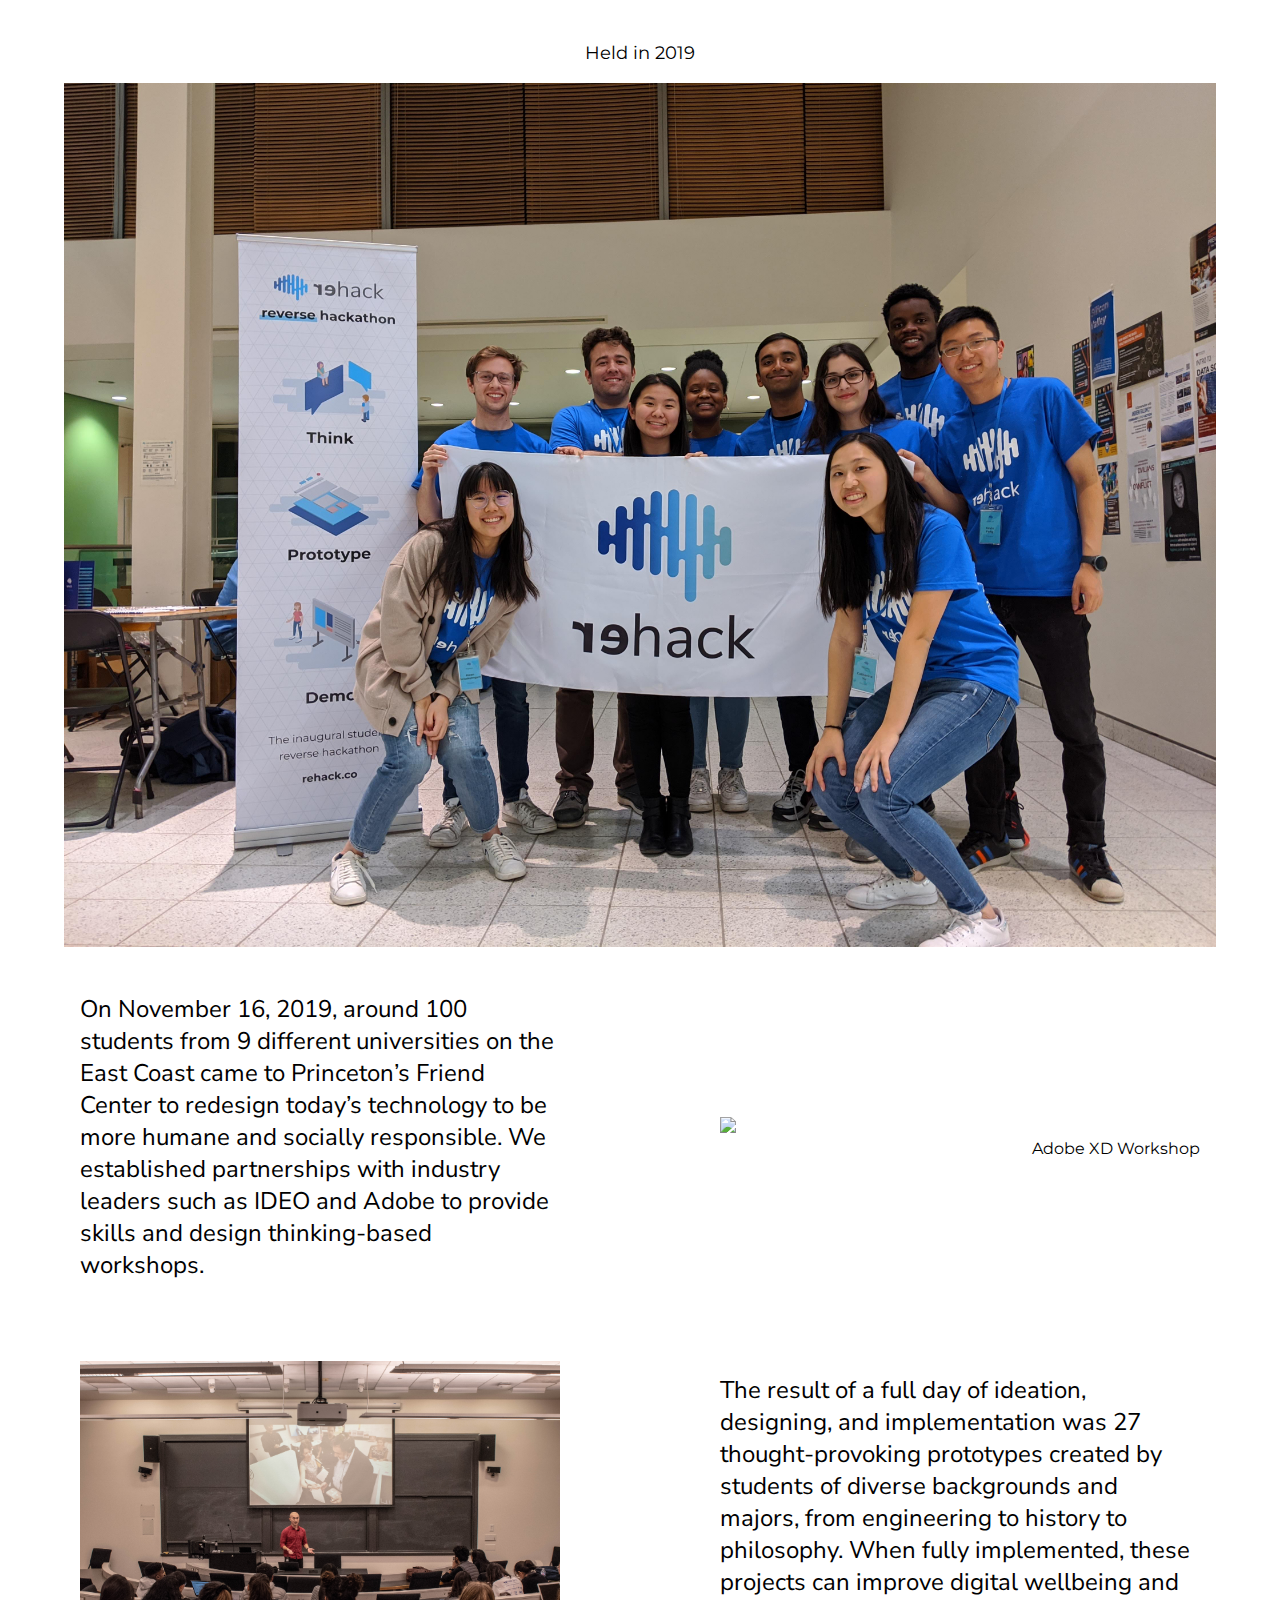
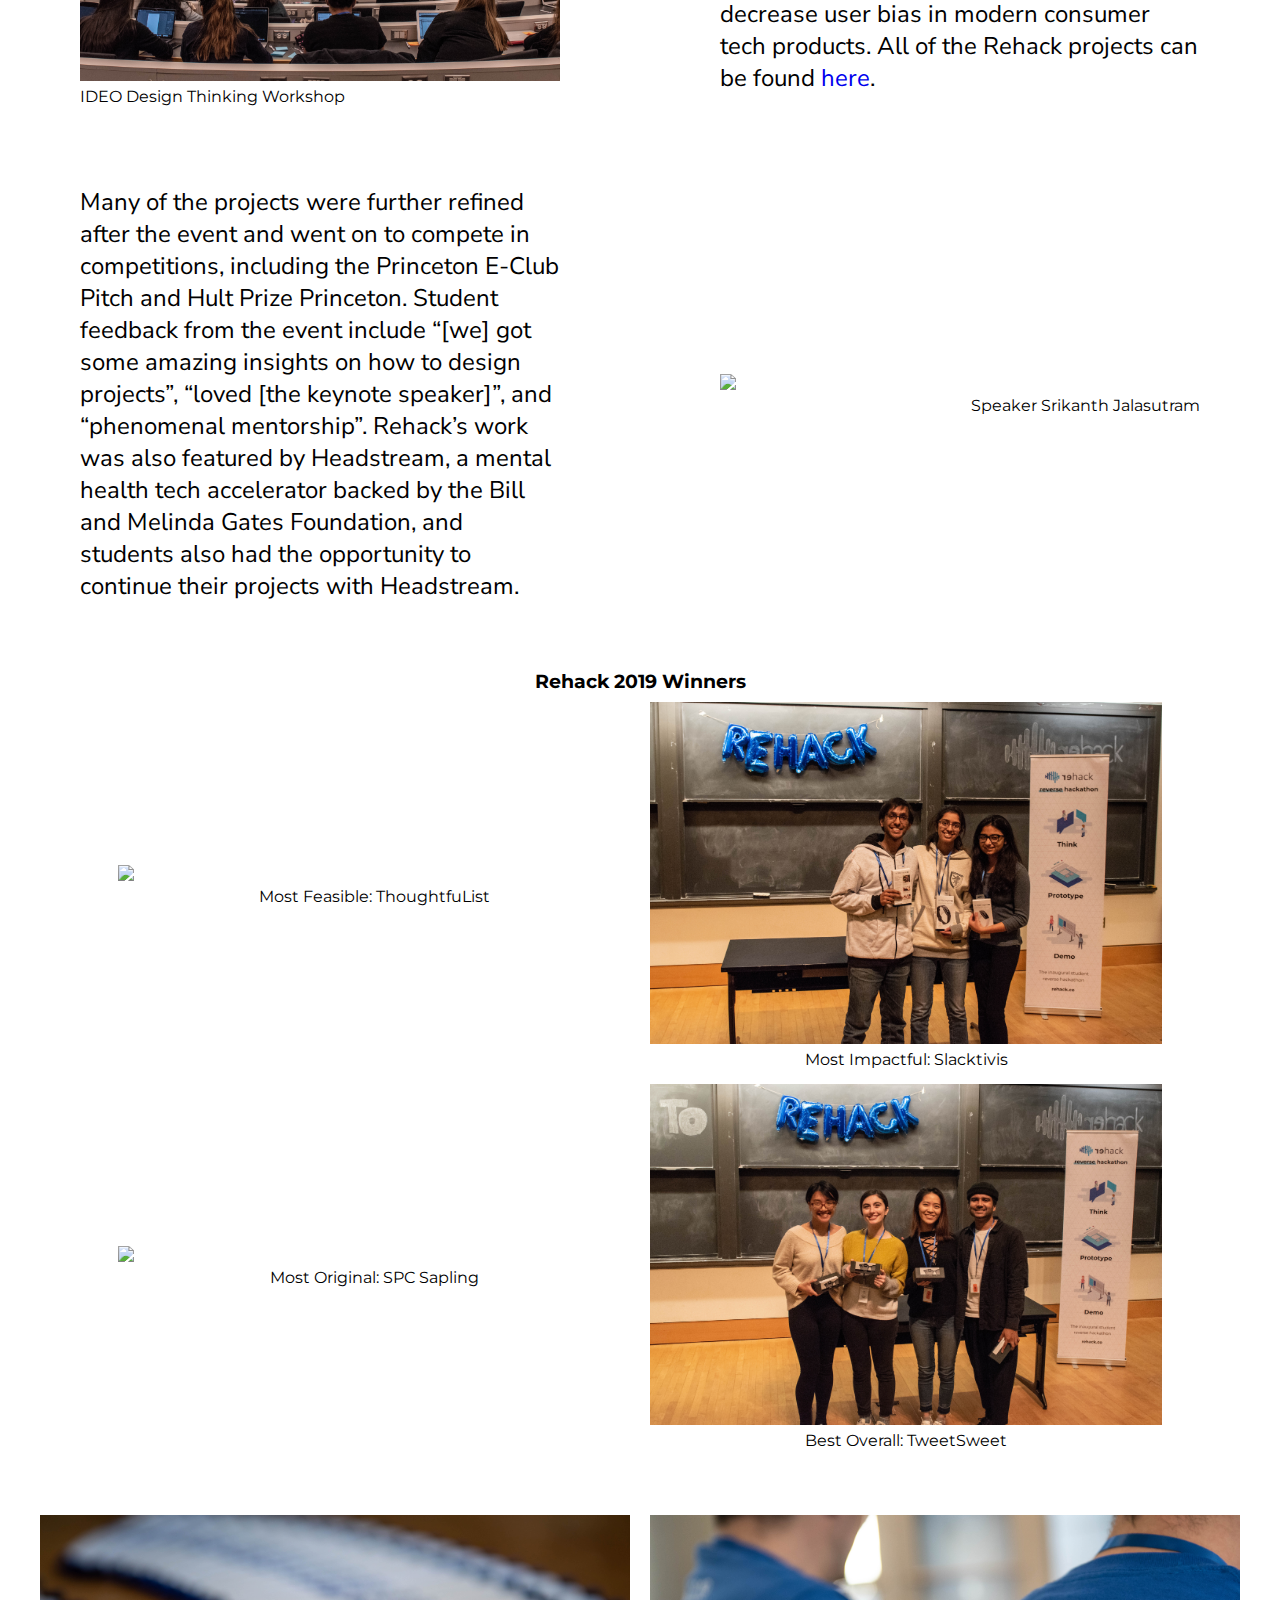
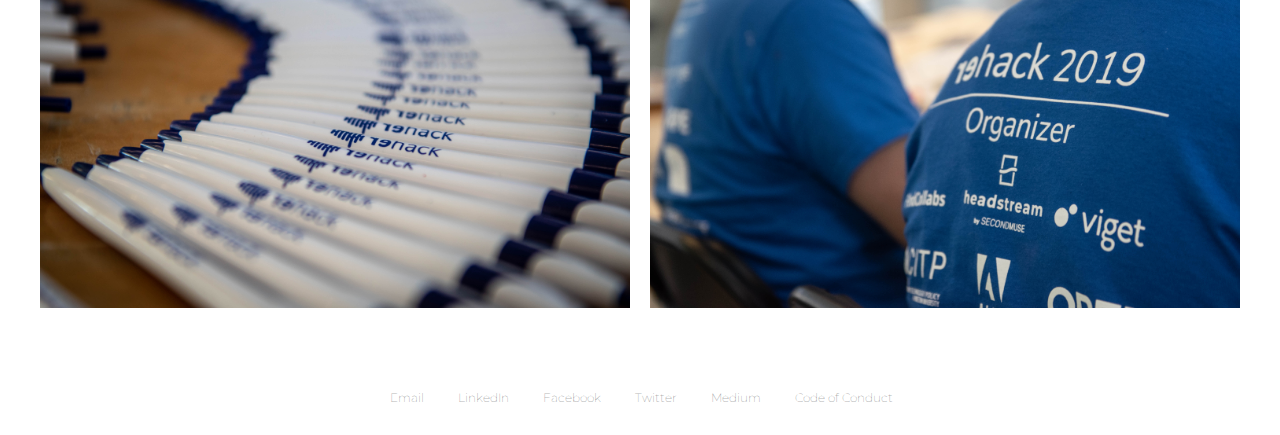
==== commit 3e3fb6c9: "Rehack 2019 webpage design updates" ====
--- a/2019.html
+++ b/2019.html
@@ -3,6 +3,11 @@
   <head>
     <meta charset="UTF-8" />
     <meta name="viewport" content="width=device-width, initial-scale=1.0" />
+    <!-- Fonts -->
+    <link
+      href="https://fonts.googleapis.com/css2?family=Montserrat:wght@700&family=Nunito+Sans:wght@400;700&display=swap"
+      rel="stylesheet"
+    />
     <link rel="stylesheet" href="./css/2019.css" />
     <!-- <link href="css/normalize.css" rel="stylesheet" type="text/css" />
     <link href="css/webflow.css" rel="stylesheet" type="text/css" />
@@ -44,9 +49,10 @@
             "
             sizes="136px"
             alt=""
+            class="center"
           />
         </a>
-        <p>2019</p>
+        <p class="center">Held in 2019</p>
       </div>
       <!-- <div class="title">
         <h1>Rehack 2019</h1>
@@ -55,10 +61,11 @@
     <section class="main-content">
       <!-- 1 -->
       <div class="content-first">
-        <div class="item">
+        <div class="item-first">
           <img src="./images/rehack2019/team.jpg" />
         </div>
       </div>
+
       <!-- 2 -->
       <div class="content">
         <p class="item para">
@@ -68,15 +75,24 @@
           responsible. We established partnerships with industry leaders such as
           IDEO and Adobe to provide skills and design thinking-based workshops.
         </p>
-        <div class="item">
+        <!-- <div class="item">
           <img src="./images/rehack2019/adobe.jpg" />
-        </div>
-      </div>
+        </div> -->
+        <figure class="item">
+          <img src="./images/rehack2019/adobe.jpg" />
+          <figcaption style="text-align: right;">Adobe XD Workshop</figcaption>
+        </figure>
+      </div>
+
       <!-- 3 -->
       <div class="content">
-        <div class="item">
+        <!-- <div class="item">
           <img src="./images/rehack2019/ideo.jpg" />
-        </div>
+        </div> -->
+        <figure class="item">
+          <img src="./images/rehack2019/ideo.jpg" />
+          <figcaption>IDEO Design Thinking Workshop</figcaption>
+        </figure>
         <p class="item para">
           The result of a full day of ideation, designing, and implementation
           was 27 thought-provoking prototypes created by students of diverse
@@ -87,19 +103,8 @@
           <a href="https://findcollabs.com/category/rehack">here</a>.
         </p>
       </div>
+
       <!-- 4 -->
-      <div class="content-special">
-        <div class="item-special">
-          <img src="./images/rehack2019/winner1.jpg" />
-        </div>
-        <div class="item-special">
-          <img src="./images/rehack2019/winner2.jpg" />
-        </div>
-        <div class="item-special">
-          <img src="./images/rehack2019/winner3.jpg" />
-        </div>
-      </div>
-      <!-- 5 -->
       <div class="content">
         <p class="item para">
           Many of the projects were further refined after the event and went on
@@ -111,15 +116,71 @@
           Bill and Melinda Gates Foundation, and students also had the
           opportunity to continue their projects with Headstream.
         </p>
+        <figure class="item">
+          <img src="./images/rehack2019/keynote.jpg" />
+          <figcaption style="text-align: right;">
+            Speaker Srikanth Jalasutram
+          </figcaption>
+        </figure>
+      </div>
+
+      <!-- 5 -->
+      <h3
+        style="text-align: center; padding-bottom: 0.5em; padding-top: 1.5em;"
+      >
+        Rehack 2019 Winners
+      </h3>
+      <div class="content-special">
+        <figure class="item-special">
+          <img src="./images/rehack2019/winner1.jpg" />
+          <figcaption style="text-align: center;">
+            Most Feasible: ThoughtfuList
+          </figcaption>
+        </figure>
+        <figure class="item-special">
+          <img src="./images/rehack2019/winner2.jpg" />
+          <figcaption style="text-align: center;">
+            Most Impactful: Slacktivis
+          </figcaption>
+        </figure>
+        <figure class="item-special">
+          <img src="./images/rehack2019/winner3.jpg" />
+          <figcaption style="text-align: center;">
+            Most Original: SPC Sapling
+          </figcaption>
+        </figure>
+        <figure class="item-special">
+          <img src="./images/rehack2019/winner4.jpg" />
+          <figcaption style="text-align: center;">
+            Best Overall: TweetSweet
+          </figcaption>
+        </figure>
+        <!-- <figure class="item-special">
+          <img src="./images/rehack2019/winner1.jpg" />
+          <img src="./images/rehack2019/winner2.jpg" />
+          <img src="./images/rehack2019/winner3.jpg" />
+          <img src="./images/rehack2019/winner4.jpg" />
+          <figcaption>Rehack 2019 Winners</figcaption>
+        </figure> -->
+      </div>
+
+      <!-- <div class="content">
+        <p class="item para">
+          Many of the projects were further refined after the event and went on
+          to compete in competitions, including the Princeton E-Club Pitch and
+          Hult Prize Princeton. Student feedback from the event include “[we]
+          got some amazing insights on how to design projects”, “loved [the
+          keynote speaker]”, and “phenomenal mentorship”. Rehack’s work was also
+          featured by Headstream, a mental health tech accelerator backed by the
+          Bill and Melinda Gates Foundation, and students also had the
+          opportunity to continue their projects with Headstream.
+        </p>
         <div class="item">
           <img src="./images/rehack2019/winner4.jpg" />
         </div>
-      </div>
-      <!-- 6 -->
-      <div class="content">
-        <div class="item">
-          <img src="./images/rehack2019/keynote.jpg" />
-        </div>
+      </div> -->
+
+      <!-- <div class="content">
         <p class="item para">
           This spring, we wanted to continue our theme of examining
           relationships between technology and people, and we also wanted to
@@ -136,8 +197,9 @@
           mindsets of the speakers were “super insightful and helpful” to their
           everyday experiences.
         </p>
-      </div>
-      <!-- 7 -->
+      </div> -->
+
+      <!-- 6 -->
       <div class="content-last">
         <div class="item">
           <img src="./images/rehack2019/pens.jpg" />
@@ -147,8 +209,43 @@
         </div>
       </div>
     </section>
-    <!-- <aside>
-      <img src="./images/rehack2019/pens.jpg" />
-    </aside> -->
+
+    <!-- Footer -->
+    <div class="footer">
+      <div class="wrap">
+        <img
+          src="images/logo-text-vertical-darkgray.png"
+          width="97"
+          srcset="
+            images/logo-text-vertical-darkgray-p-500.png   500w,
+            images/logo-text-vertical-darkgray-p-800.png   800w,
+            images/logo-text-vertical-darkgray-p-1080.png 1080w,
+            images/logo-text-vertical-darkgray.png        1924w
+          "
+          sizes="97px"
+          alt=""
+        />
+        <div class="footer-list">
+          <a
+            href="mailto:rehack@princeton.edu?subject=Rehack%20Inquiry%20(from%20Website)"
+            class="footer-link"
+            >Email</a
+          >
+          <a href="https://www.linkedin.com/company/rehack" class="footer-link"
+            >LinkedIn</a
+          >
+          <a
+            href="https://www.facebook.com/pg/rehackyourtech"
+            class="footer-link"
+            >Facebook</a
+          >
+          <a href="https://twitter.com/rehackyourtech" class="footer-link"
+            >Twitter</a
+          >
+          <a href="https://medium.com/rehack" class="footer-link">Medium</a>
+          <a href="/code-of-conduct" class="footer-link">Code of Conduct</a>
+        </div>
+      </div>
+    </div>
   </body>
 </html>
--- a/css/2019.css
+++ b/css/2019.css
@@ -11,6 +11,14 @@
   /* width: 25%; */
 }
 
+figcaption {
+  font-family: "Montserrat", sans-serif;
+}
+
+h3 {
+  font-family: "Montserrat", sans-serif;
+}
+
 /* Header and Navigation Bar */
 #header {
   display: block;
@@ -19,8 +27,8 @@
   padding: 0px 4vw;
   line-height: 60px;
   z-index: 9999;
-  text-align: center;
-  background: black;
+  font-family: "Montserrat", sans-serif;
+  /* text-align: center; */
   /* margin-top: 50px; */
   /* display: -webkit-box;
   display: -webkit-flex;
@@ -39,19 +47,26 @@
 }
 
 #header .logo {
-  display: inline-block;
+  /* display: inline-block;
   font-size: 30px;
-  margin-right: 60px;
+  margin-right: 60px; */
   padding-top: 23px;
-  padding-left: 86px;
+  /* padding-left: 86px; */
 }
 
 #header p {
-  display: inline-block;
+  /* display: inline-block;
   position: absolute;
-  margin-left: 10px;
+  margin-left: 11px;
   top: 15px;
-  color: slateblue;
+  color: slateblue; */
+  text-align: center;
+  font-size: 1.1em;
+}
+
+.center {
+  display: block;
+  margin: auto;
 }
 
 /* #header .title {
@@ -65,6 +80,7 @@
 .main-content {
   /* margin-top: 70px; */
   width: 100%;
+  font-family: "Nunito Sans", sans-serif;
 }
 
 .main-content .content {
@@ -76,6 +92,8 @@
 .main-content .content-special {
   display: flex;
   align-items: center;
+  justify-content: center;
+  flex-wrap: wrap;
 }
 
 .main-content .content .item {
@@ -84,8 +102,9 @@
 }
 
 .main-content .content-special .item-special {
-  flex: 0 33%;
-  margin: 30px 20px;
+  flex: 0 40%;
+  margin: 0 10px;
+  margin-bottom: 15px;
   /* height: 100%; */
 }
 
@@ -95,10 +114,74 @@
 
 .main-content .content-first {
   display: flex;
+  align-items: center;
+  justify-content: center;
 }
+
+.main-content .content-first .item-first {
+  width: 90%;
+}
+
 .main-content .content-last {
   display: flex;
+  margin: 60px 30px 35px 30px;
 }
 .main-content .content-last .item {
-  margin: -10px 20px;
+  margin: -10px 10px;
 }
+
+/* Footer */
+.footer {
+  display: -webkit-box;
+  display: -webkit-flex;
+  display: -ms-flexbox;
+  display: flex;
+  -webkit-box-pack: center;
+  -webkit-justify-content: center;
+  -ms-flex-pack: center;
+  justify-content: center;
+  -webkit-box-align: center;
+  -webkit-align-items: center;
+  -ms-flex-align: center;
+  align-items: center;
+  border-style: solid;
+  border-width: 0px;
+  border-color: #fff;
+  background-color: #fff;
+}
+
+.footer-link {
+  margin-right: 15px;
+  margin-left: 15px;
+  color: #6b6b6b;
+  font-size: 12px;
+  text-decoration: none;
+}
+
+.footer-link:hover {
+  color: #ababab;
+}
+
+.footer-list {
+  padding-top: 29px;
+  padding-bottom: 29px;
+}
+
+.wrap {
+  max-width: 700px;
+  margin-top: 0px;
+  margin-bottom: 0px;
+  padding-top: 0px;
+  padding-bottom: 0px;
+  padding-left: 2px;
+  font-family: Montserrat, sans-serif;
+  font-weight: lighter;
+  text-align: center;
+}
+
+@media (max-width: 767px) {
+  .footer-link {
+    display: inline-block;
+    margin-bottom: 10px;
+  }
+}
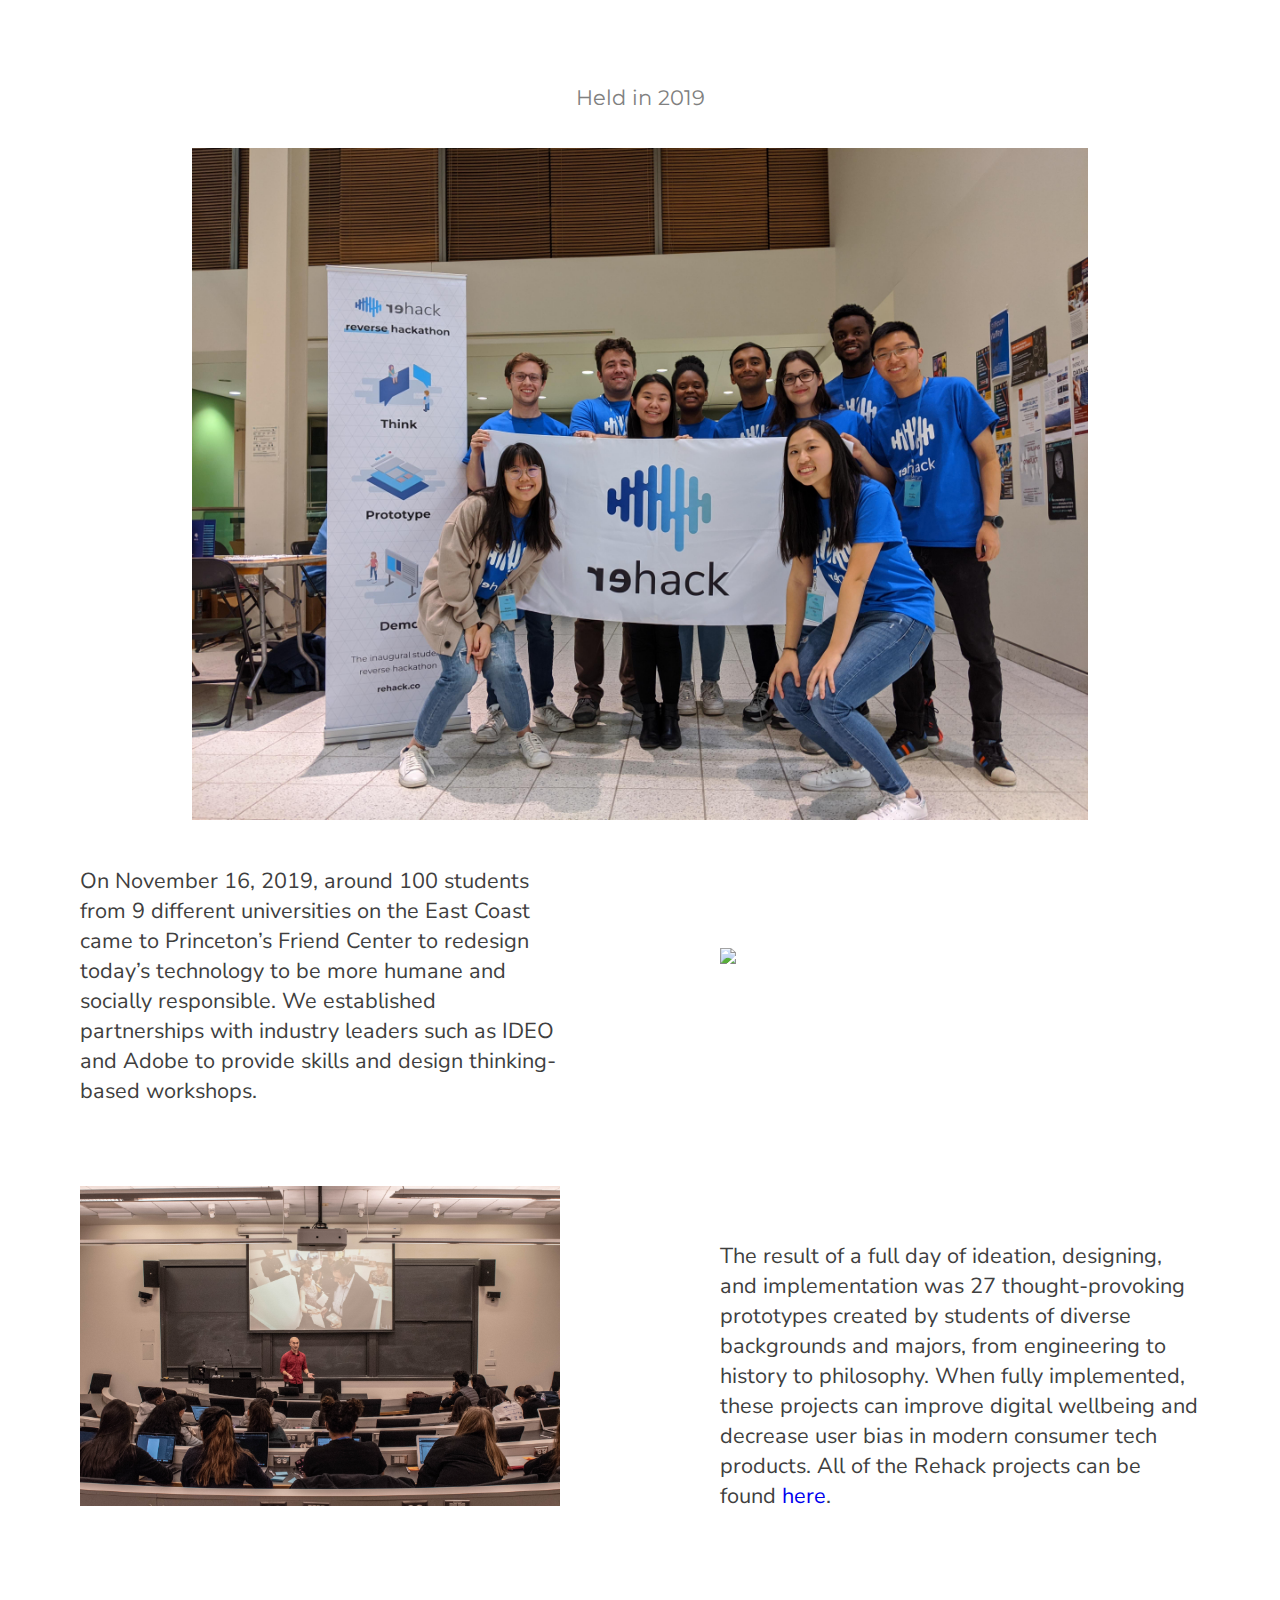
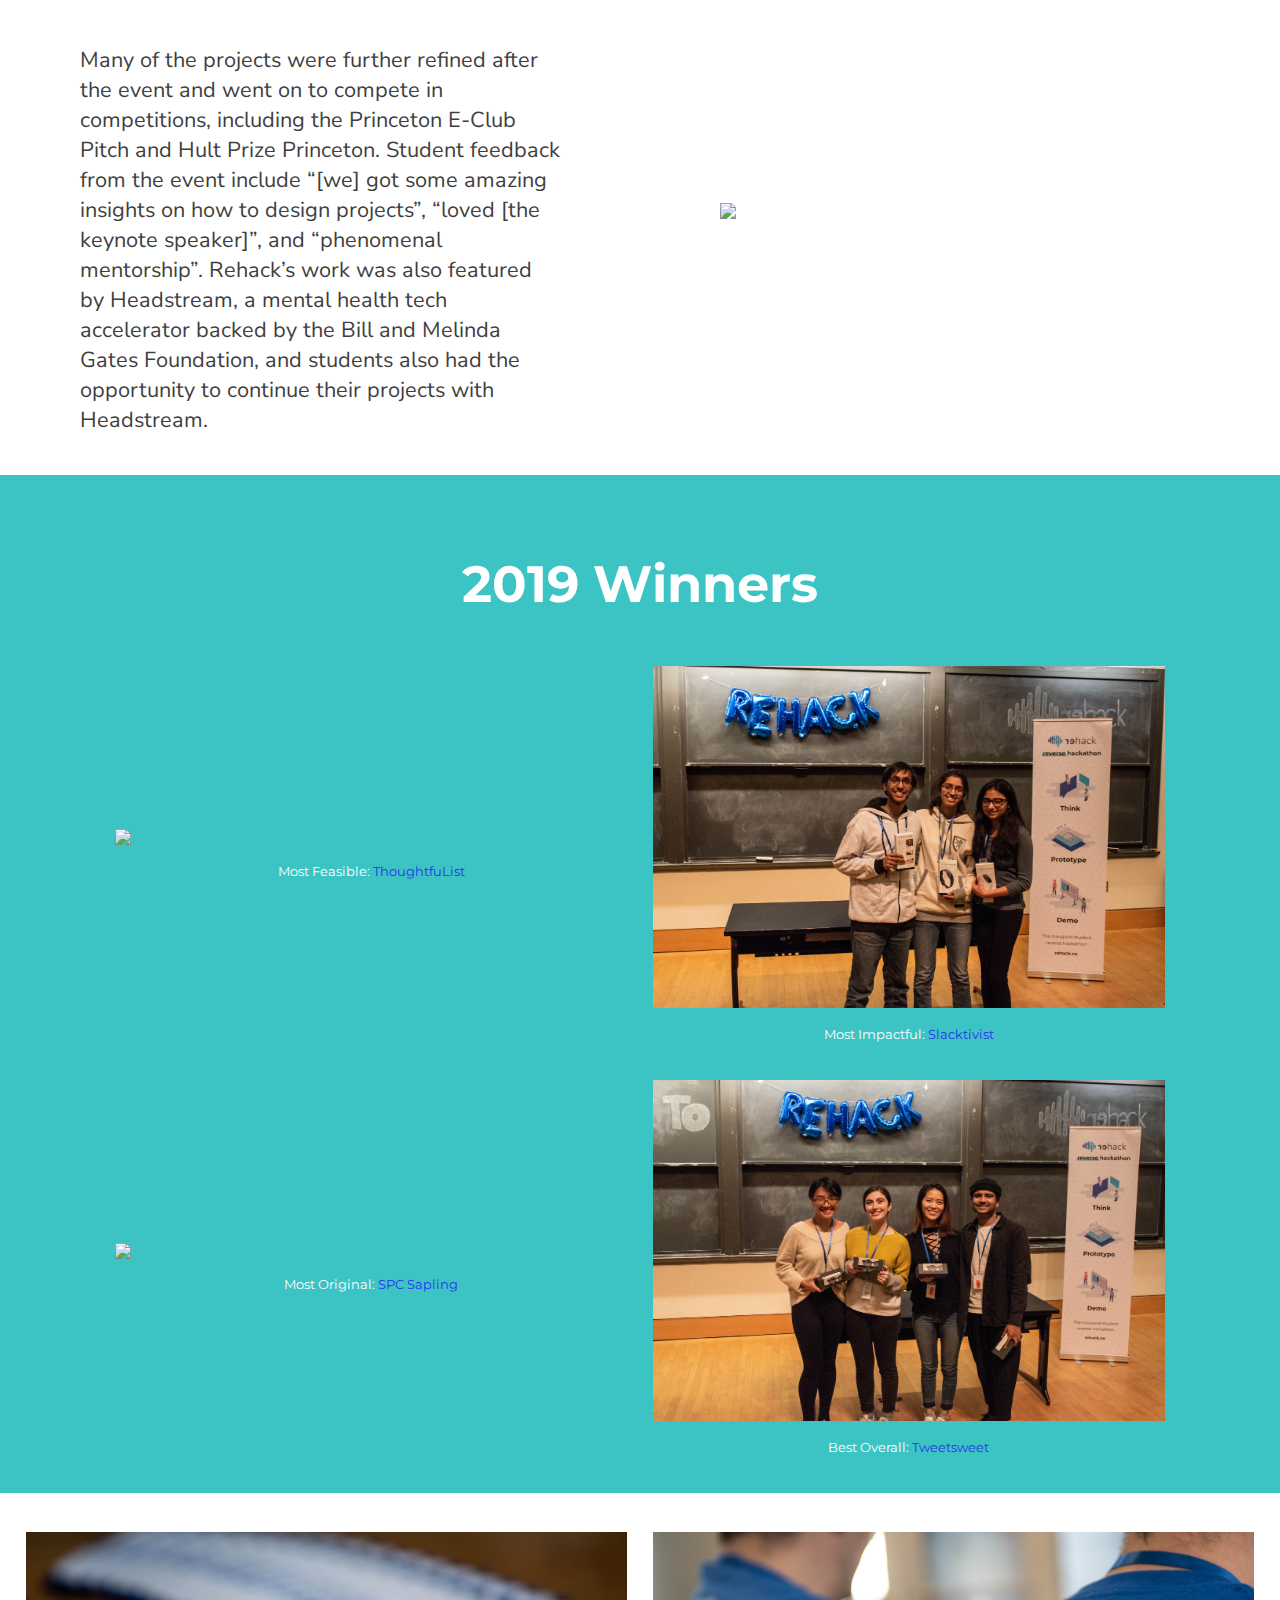
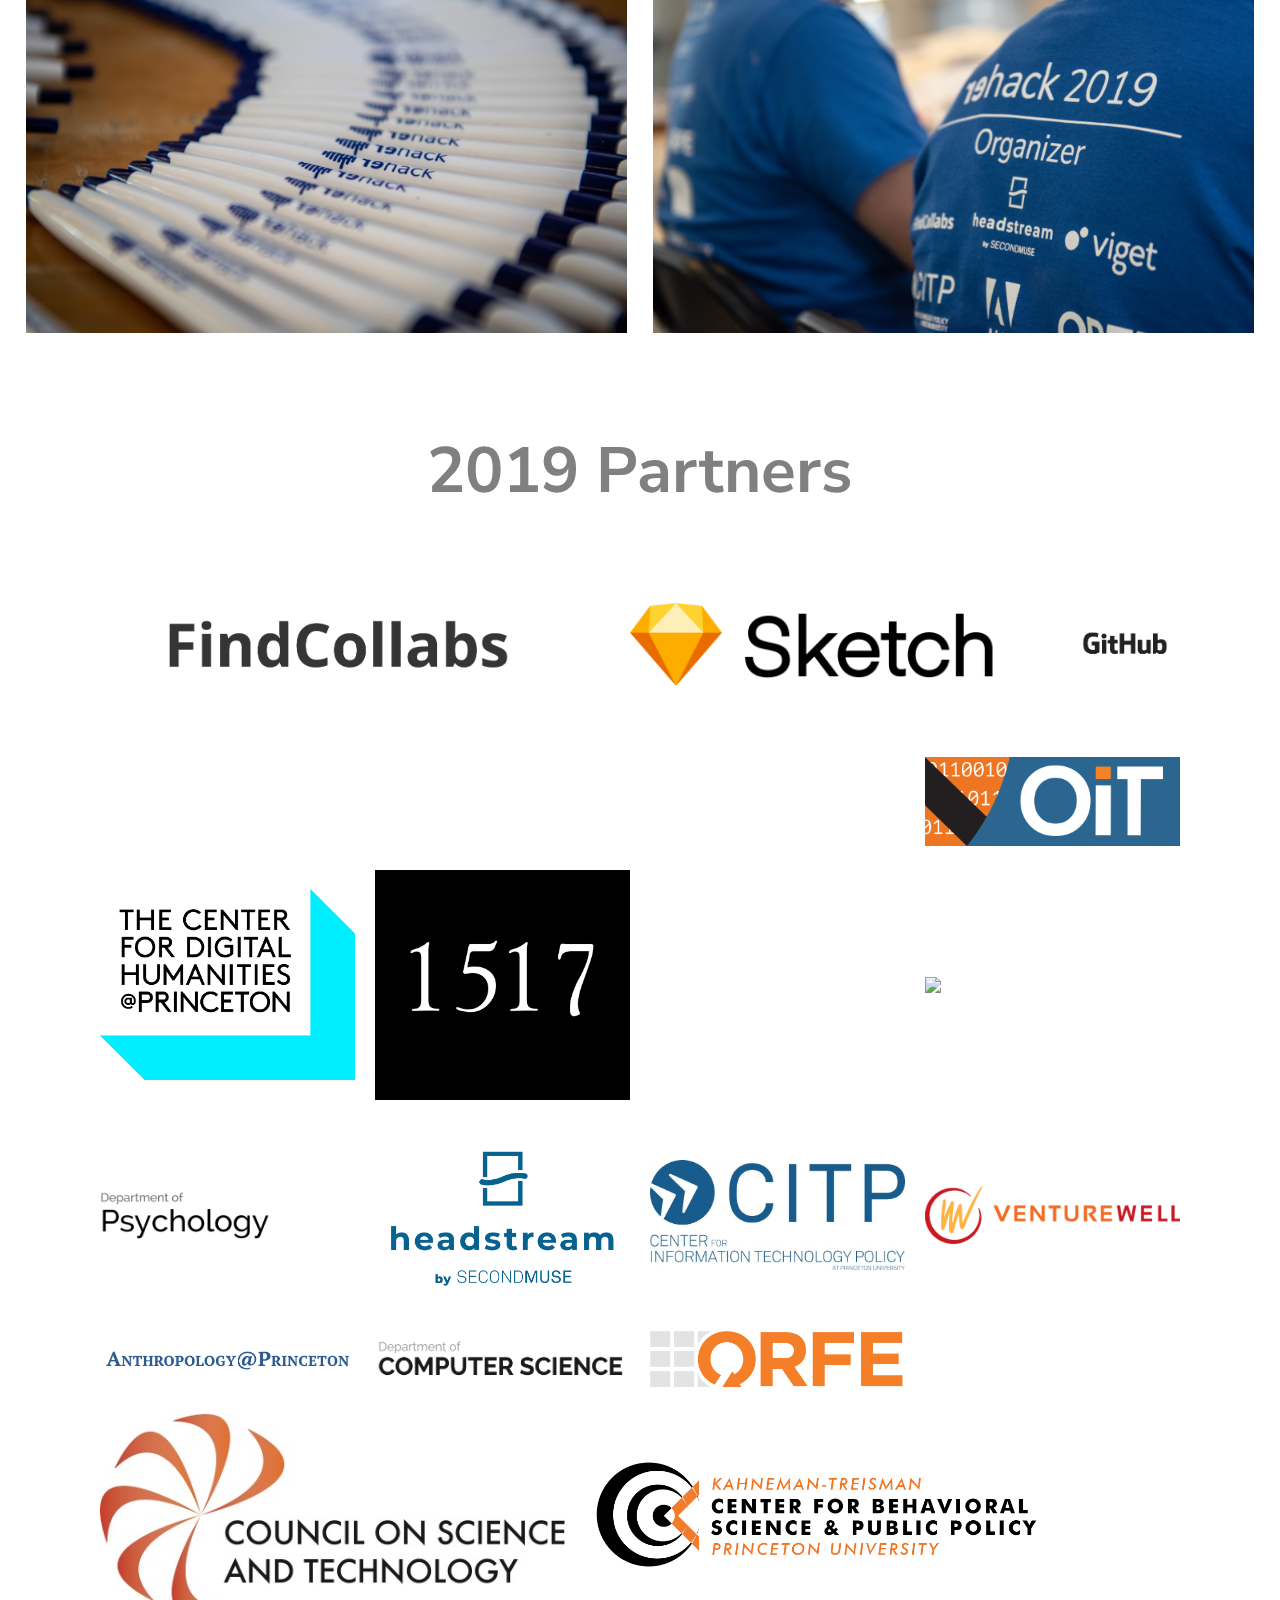
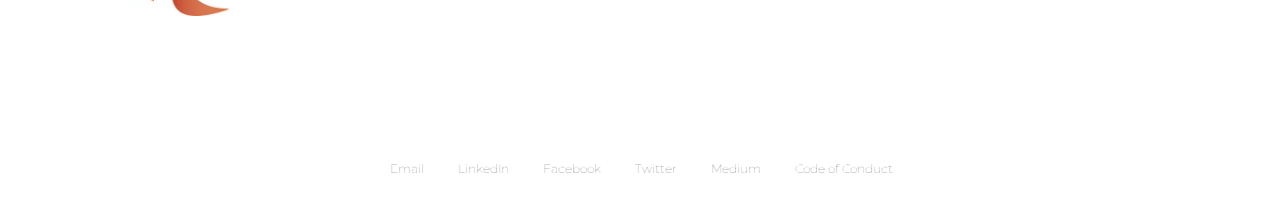
==== commit 53fec4db: "Add 2020 sponsors; move 2019 sponsors to 2019.html" ====
--- a/2019.html
+++ b/2019.html
@@ -34,7 +34,7 @@
 
   <body>
     <header id="header">
-      <div class="logo">
+      <div class="logo center">
         <a href="./index.html">
           <img
             src="images/logo-text-horizontal.png"
@@ -49,11 +49,11 @@
             "
             sizes="136px"
             alt=""
-            class="center"
           />
         </a>
-        <p class="center">Held in 2019</p>
-      </div>
+        <!-- <p class="center">Held in 2019</p> -->
+      </div>
+      <p class="center">Held in 2019</p>
       <!-- <div class="title">
         <h1>Rehack 2019</h1>
       </div> -->
@@ -125,34 +125,32 @@
       </div>
 
       <!-- 5 -->
-      <h3
-        style="text-align: center; padding-bottom: 0.5em; padding-top: 1.5em;"
-      >
-        Rehack 2019 Winners
-      </h3>
+      <h1 style="text-align: center; padding-bottom: 1em; padding-top: 1.5em; color:white; background-color: hsla(180.40816326530614, 53.92%, 50.23%, 1.00)">
+        2019 Winners
+      </h1>
       <div class="content-special">
         <figure class="item-special">
           <img src="./images/rehack2019/winner1.jpg" />
           <figcaption style="text-align: center;">
-            Most Feasible: ThoughtfuList
+            Most Feasible: <a href="https://findcollabs.com/project/thoughtfulist-2CBvPanKMgn6vFRu0ANY" style="color:#2f2fee"> ThoughtfuList</a>
           </figcaption>
         </figure>
         <figure class="item-special">
           <img src="./images/rehack2019/winner2.jpg" />
-          <figcaption style="text-align: center;">
-            Most Impactful: Slacktivis
+          <figcaption style="text-align: center">
+            Most Impactful: <a href="https://findcollabs.com/project/combatting-slacktivism-on-facebook-8x078ApftHUhgiAWfLPL" style="color:#2f2fee"> Slacktivist</a>
           </figcaption>
         </figure>
         <figure class="item-special">
           <img src="./images/rehack2019/winner3.jpg" />
           <figcaption style="text-align: center;">
-            Most Original: SPC Sapling
+            Most Original: <a href="https://findcollabs.com/project/sustainable-product-code-BoH5HE7dloAnT92Skqge" style="color:#2f2fee"> SPC Sapling</a>
           </figcaption>
         </figure>
         <figure class="item-special">
           <img src="./images/rehack2019/winner4.jpg" />
           <figcaption style="text-align: center;">
-            Best Overall: TweetSweet
+            Best Overall: <a href="https://findcollabs.com/project/tweetsweet-ZdsvalgTkzj1C0Xl0ujH" style="color:#2f2fee"> Tweetsweet</a>
           </figcaption>
         </figure>
         <!-- <figure class="item-special">
@@ -209,6 +207,59 @@
         </div>
       </div>
     </section>
+
+    <div id="partners" class="partners">
+      <h2 class="heading">2019 Partners</h2>
+      <div class="container-6 w-container">
+          <div class="columns-2 w-row">
+              <div class="w-col w-col-4"><img src="images/findcollabs.png" width="500" alt=""></div>
+              <div class="w-col w-col-4"><img src="images/sketch.png" width="500" alt=""></div>
+              <div class="w-col w-col-3"><img src="images/github.png" alt=""></div>
+
+          </div>
+          <div class="columns-2 w-row">
+              <div class="w-col w-col-3"><img src="images/keller-center.png" width="157" alt=""></div>
+              <div class="w-col w-col-3"><img src="images/odus_web_logo.png" alt=""></div>
+              <div class="w-col w-col-3"><img src="images/eclub-text-black-copy.png" srcset="images/eclub-text-black-copy-p-500.png 500w, images/eclub-text-black-copy-p-800.png 800w, images/eclub-text-black-copy-p-1080.png 1080w, images/eclub-text-black-copy-p-1600.png 1600w, images/eclub-text-black-copy-p-2000.png 2000w, images/eclub-text-black-copy.png 2943w"
+                      sizes="(max-width: 479px) 18vw, (max-width: 767px) 20vw, (max-width: 991px) 21vw, 16vw" alt=""></div>
+              <div class="w-col w-col-3"><img src="images/oit-logo.png" alt=""></div>
+          </div>
+
+
+          <div class="columns-2 w-row">
+
+
+              <div class="w-col w-col-3"><img src="images/cdh.png" alt=""></div>
+              <div class="w-col w-col-3"><img src="images/1517.png" width="500" alt=""></div>
+              <div class="w-col w-col-3"><img src="images/2mi.png" width="500" alt=""></div>
+              <div class="w-col w-col-3"><img src="images/adobe.png"></div>
+
+
+          </div>
+
+          <div class="columns-2 w-row">
+              <div class="w-col w-col-3"><img src="images/psych=logo.png" width="170" alt=""></div>
+              <div class="w-col w-col-3"><img src="images/headstream-logo.png" alt=""></div>
+              <div class="w-col w-col-3"><img src="images/citp.jpg" alt=""></div>
+              <div class="w-col w-col-3"><img src="images/venturewell.png" alt=""></div>
+          </div>
+
+          <div class="columns-2 w-row">
+              <div class="w-col w-col-3"><img src="images/anthro-logo.png" width="500" alt=""></div>
+              <div class="w-col w-col-3"><img src="images/cos-logo.png" width="500" alt=""></div>
+              <div class="w-col w-col-3"><img src="images/orfe-logo.png" alt=""></div>
+              <div class="w-col w-col-3"><img src="images/doist.png" alt=""></div>
+
+          </div>
+
+          <div class="columns-2 w-row">
+              <div class="w-col w-col-4"><img src="images/cst.jpg" width="500" alt=""></div>
+              <div class="w-col w-col-4"><img src="images/ktcenter.jpeg" width="500" alt=""></div>
+              <div class="w-col w-col-3"><img src="images/vigetnew.png" alt=""></div>
+
+          </div>
+      </div>
+  </div>
 
     <!-- Footer -->
     <div class="footer">
--- a/css/2019.css
+++ b/css/2019.css
@@ -13,20 +13,29 @@
 
 figcaption {
   font-family: "Montserrat", sans-serif;
-}
-
-h3 {
+  font-size: 1vw;
+  margin-top: 1vw; 
+  margin-bottom: 2vw; 
+  color:white;
+}
+
+a:hover {
+  text-decoration: underline;
+}
+
+h1 {
   font-family: "Montserrat", sans-serif;
+  font-size: 4vw;
 }
 
 /* Header and Navigation Bar */
 #header {
-  display: block;
+  /* display: block; */
   width: 100%;
-  position: relative;
-  padding: 0px 4vw;
+  /* position: relative; */
+  /* padding: 0px 4vw; */
   line-height: 60px;
-  z-index: 9999;
+  /* z-index: 9999; */
   font-family: "Montserrat", sans-serif;
   /* text-align: center; */
   /* margin-top: 50px; */
@@ -52,6 +61,8 @@
   margin-right: 60px; */
   padding-top: 23px;
   /* padding-left: 86px; */
+  width: 136px;
+  margin-bottom: -25px;
 }
 
 #header p {
@@ -59,9 +70,12 @@
   position: absolute;
   margin-left: 11px;
   top: 15px;
-  color: slateblue; */
+   */
   text-align: center;
-  font-size: 1.1em;
+  font-size: 1.3em;
+  color:gray;
+  margin-top: 10px;
+  margin-bottom: 20px;
 }
 
 .center {
@@ -93,6 +107,7 @@
   display: flex;
   align-items: center;
   justify-content: center;
+  background-color:hsla(180.40816326530614, 53.92%, 50.23%, 1.00);
   flex-wrap: wrap;
 }
 
@@ -103,13 +118,15 @@
 
 .main-content .content-special .item-special {
   flex: 0 40%;
-  margin: 0 10px;
-  margin-bottom: 15px;
+  margin: 0 1vw;
+  margin-bottom: 1vw;
   /* height: 100%; */
 }
 
 .main-content .content .para {
-  font-size: 1.5em;
+  /* font-size: 1.5em; */
+  color: #3f3f3f;
+  font-size: 1.7vw;
 }
 
 .main-content .content-first {
@@ -119,15 +136,16 @@
 }
 
 .main-content .content-first .item-first {
-  width: 90%;
+  width: 70%;
 }
 
 .main-content .content-last {
   display: flex;
-  margin: 60px 30px 35px 30px;
+  margin: 4vw 1vw;
 }
 .main-content .content-last .item {
-  margin: -10px 10px;
+  margin: -1vw 1vw;
+  
 }
 
 /* Footer */
@@ -179,9 +197,114 @@
   text-align: center;
 }
 
+@media (max-width: 1000px) {
+  .main-content .content {
+    margin: 4vw 4vw;
+    justify-content: space-between;
+  }
+
+  .main-content .content .item {
+    flex: 0 48%;
+    margin: 0;
+  }
+
+  .main-content .content .para {
+    color: #3f3f3f;
+    font-size: 2vw;
+  }
+
+  figcaption {
+    font-size: 1.6vw;
+  }
+}
+
 @media (max-width: 767px) {
   .footer-link {
     display: inline-block;
     margin-bottom: 10px;
   }
 }
+
+@media (max-width: 500px) {
+  figcaption {
+    font-size: 1.8vw;
+  }
+}
+
+/* PARTNERS */
+.partners {
+  position: relative;
+  z-index: 90;
+  width: 100%;
+  margin-top: 0px;
+  margin-bottom: 20px;
+  margin-left: 0px;
+  padding: 50px 10vh 50px 7vw;
+  clear: none;
+}
+
+.heading {
+  font-size: 1.3em;
+  color:gray;
+  font-family: "Nunito Sans", sans-serif;
+  margin-top: 10px;
+  margin-bottom: 20px;
+  margin-top: 0px;
+  font-size: 64px;
+  text-align: center;
+}
+.container {
+  display: -webkit-box;
+  display: -webkit-flex;
+  display: -ms-flexbox;
+  display: flex;
+  padding-top: 10px;
+}
+.container-6 {
+  display: block;
+  margin-top: 20px;
+  padding-top: 20px;
+  -webkit-box-orient: horizontal;
+  -webkit-box-direction: normal;
+  -webkit-flex-direction: row;
+  -ms-flex-direction: row;
+  flex-direction: row;
+  -webkit-box-pack: start;
+  -webkit-justify-content: flex-start;
+  -ms-flex-pack: start;
+  justify-content: flex-start;
+}
+
+.columns-2 {
+  display: -webkit-box;
+  display: -webkit-flex;
+  display: -ms-flexbox;
+  display: flex;
+  margin-bottom: 20px;
+  -webkit-box-align: center;
+  -webkit-align-items: center;
+  -ms-flex-align: center;
+  align-items: center;
+}
+
+.w-col {
+  position: relative;
+  float: left;
+  width: 100%;
+  min-height: 1px;
+  padding-left: 10px;
+  padding-right: 10px;
+}
+.w-col .w-col {
+  padding-left: 0;
+  padding-right: 0;
+}
+.w-col-1 {
+  width: 8.33333333%;
+}
+.w-col-2 {
+  width: 16.66666667%;
+}
+.w-col-3 {
+  width: 25%;
+}
--- a/css/webflow.css
+++ b/css/webflow.css
@@ -1,13 +1,14 @@
 @font-face {
-  font-family: 'webflow-icons';
-  src: url("[data-uri]") format('truetype');
+  font-family: "webflow-icons";
+  src: url("[data-uri]")
+    format("truetype");
   font-weight: normal;
   font-style: normal;
 }
 [class^="w-icon-"],
 [class*=" w-icon-"] {
   /* use !important to prevent issues with browser extensions that change fonts */
-  font-family: 'webflow-icons' !important;
+  font-family: "webflow-icons" !important;
   speak: none;
   font-style: normal;
   font-weight: normal;
@@ -87,7 +88,18 @@
 .w-button {
   display: inline-block;
   padding: 9px 15px;
-  background-color: #3898EC;
+  background-color: #3898ec;
+  color: white;
+  border: 0;
+  line-height: inherit;
+  text-decoration: none;
+  cursor: pointer;
+  border-radius: 0;
+}
+.w-button-modified {
+  display: inline-block;
+  padding: 9px 15px;
+  background-color: none;
   color: white;
   border: 0;
   line-height: inherit;
@@ -148,7 +160,7 @@
 blockquote {
   margin: 0 0 10px 0;
   padding: 10px 20px;
-  border-left: 5px solid #E2E2E2;
+  border-left: 5px solid #e2e2e2;
   font-size: 18px;
   line-height: 22px;
 }
@@ -261,7 +273,7 @@
 }
 .w-input:focus,
 .w-select:focus {
-  border-color: #3898EC;
+  border-color: #3898ec;
   outline: 0;
 }
 .w-input[disabled],
@@ -1089,7 +1101,8 @@
   bottom: 0;
   left: 0;
   color: #fff;
-  font-family: "Helvetica Neue", Helvetica, Ubuntu, "Segoe UI", Verdana, sans-serif;
+  font-family: "Helvetica Neue", Helvetica, Ubuntu, "Segoe UI", Verdana,
+    sans-serif;
   font-size: 17px;
   line-height: 1.2;
   font-weight: 300;
@@ -1180,7 +1193,7 @@
   right: 0;
   bottom: 0;
   left: 0;
-  padding: .5em 1em;
+  padding: 0.5em 1em;
   background: rgba(0, 0, 0, 0.4);
   text-align: left;
   text-overflow: ellipsis;
@@ -1204,8 +1217,8 @@
   background-repeat: no-repeat;
   background-position: center;
   cursor: pointer;
-  -webkit-transition: all .3s;
-  transition: all .3s;
+  -webkit-transition: all 0.3s;
+  transition: all 0.3s;
 }
 .w-lightbox-left {
   display: none;
@@ -1266,7 +1279,7 @@
   /* 2 */
 }
 .w-lightbox-active {
-  opacity: .3;
+  opacity: 0.3;
 }
 .w-lightbox-thumbnail {
   position: relative;
@@ -1310,8 +1323,8 @@
   margin-left: -20px;
   border: 5px solid rgba(0, 0, 0, 0.4);
   border-radius: 50%;
-  -webkit-animation: spin .8s infinite linear;
-  animation: spin .8s infinite linear;
+  -webkit-animation: spin 0.8s infinite linear;
+  animation: spin 0.8s infinite linear;
 }
 .w-lightbox-spinner:after {
   content: "";
@@ -1359,10 +1372,10 @@
   .w-lightbox-left,
   .w-lightbox-right {
     display: block;
-    opacity: .5;
+    opacity: 0.5;
   }
   .w-lightbox-close {
-    opacity: .8;
+    opacity: 0.8;
   }
   .w-lightbox-control:hover {
     opacity: 1;
@@ -1402,7 +1415,7 @@
 }
 .w-richtext figure.w-richtext-figure-type-video > div:before,
 .w-richtext figure[data-rt-type="video"] > div:before {
-  content: '';
+  content: "";
   position: absolute;
   display: none;
   left: 0;
@@ -1416,7 +1429,7 @@
   max-width: 60%;
 }
 .w-richtext figure > div:before {
-  cursor: default!important;
+  cursor: default !important;
 }
 .w-richtext figure img {
   width: 100%;
@@ -1529,7 +1542,7 @@
   vertical-align: top;
   text-decoration: none;
   color: #222222;
-  padding: 20px;
+  padding: 10px 20px 10px 20px;
   text-align: left;
   margin-left: auto;
   margin-right: auto;
@@ -1547,7 +1560,7 @@
   top: 100%;
   left: 0;
   right: 0;
-  background: #C8C8C8;
+  background: #c8c8c8;
   text-align: center;
   overflow: visible;
   min-width: 200px;
@@ -1601,7 +1614,7 @@
   user-select: none;
 }
 .w-nav-button.w--open {
-  background-color: #C8C8C8;
+  background-color: #c8c8c8;
   color: white;
 }
 .w-nav[data-collapse="all"] .w-nav-menu {
@@ -1667,7 +1680,7 @@
   background-color: #dddddd;
 }
 .w-tab-link.w--current {
-  background-color: #C8C8C8;
+  background-color: #c8c8c8;
 }
 .w-tab-content {
   position: relative;
--- a/css/rehack.webflow.css
+++ b/css/rehack.webflow.css
@@ -1,2064 +1,2076 @@
 h1 {
-    margin-top: 20px;
-    margin-bottom: 10px;
-    color: #fff;
-    font-size: 10vh;
-    line-height: 10vh;
-    font-weight: 700;
+  margin-top: 20px;
+  margin-bottom: 10px;
+  color: #fff;
+  font-size: 10vh;
+  line-height: 10vh;
+  font-weight: 700;
 }
 
 h2 {
-    margin-top: 20px;
-    margin-bottom: 20px;
-    color: #fff;
-    font-size: 38px;
-    line-height: 48px;
-    font-weight: 700;
+  margin-top: 20px;
+  margin-bottom: 20px;
+  color: #fff;
+  font-size: 38px;
+  line-height: 48px;
+  font-weight: 700;
 }
 
 h3 {
-    margin-top: 10px;
-    margin-bottom: 25px;
-    color: #6b6b6b;
-    font-size: 24px;
-    line-height: 40px;
-    font-weight: 400;
+  margin-top: 10px;
+  margin-bottom: 25px;
+  color: #6b6b6b;
+  font-size: 24px;
+  line-height: 40px;
+  font-weight: 400;
 }
 
 h4 {
-    margin-top: 10px;
-    margin-bottom: 10px;
-    color: #fff;
-    font-size: 18px;
-    line-height: 24px;
-    font-weight: 700;
+  margin-top: 10px;
+  margin-bottom: 10px;
+  color: #fff;
+  font-size: 18px;
+  line-height: 24px;
+  font-weight: 700;
 }
 
 p {
-    margin-bottom: 10px;
-    color: #6b6b6b;
-    font-size: 16px;
-    line-height: 30px;
+  margin-bottom: 10px;
+  color: #6b6b6b;
+  font-size: 16px;
+  line-height: 30px;
 }
 
 a {
-    color: #000;
-    text-decoration: underline;
+  color: #000;
+  text-decoration: underline;
 }
 
 .section-1 {
-    display: -webkit-box;
-    display: -webkit-flex;
-    display: -ms-flexbox;
-    display: flex;
-    width: 100%;
-    height: auto;
-    margin-bottom: 0px;
-    margin-left: 0px;
-    padding-right: 20px;
-    padding-left: 20px;
-    -webkit-box-orient: vertical;
-    -webkit-box-direction: normal;
-    -webkit-flex-direction: column;
-    -ms-flex-direction: column;
-    flex-direction: column;
-    -webkit-box-pack: center;
-    -webkit-justify-content: center;
-    -ms-flex-pack: center;
-    justify-content: center;
-    -webkit-box-align: center;
-    -webkit-align-items: center;
-    -ms-flex-align: center;
-    align-items: center;
+  display: -webkit-box;
+  display: -webkit-flex;
+  display: -ms-flexbox;
+  display: flex;
+  width: 100%;
+  height: auto;
+  margin-bottom: 0px;
+  margin-left: 0px;
+  padding-right: 20px;
+  padding-left: 20px;
+  -webkit-box-orient: vertical;
+  -webkit-box-direction: normal;
+  -webkit-flex-direction: column;
+  -ms-flex-direction: column;
+  flex-direction: column;
+  -webkit-box-pack: center;
+  -webkit-justify-content: center;
+  -ms-flex-pack: center;
+  justify-content: center;
+  -webkit-box-align: center;
+  -webkit-align-items: center;
+  -ms-flex-align: center;
+  align-items: center;
 }
 
 .section-1.center {
-    position: relative;
-    right: 0px;
-    display: -webkit-box;
-    display: -webkit-flex;
-    display: -ms-flexbox;
-    display: flex;
-    height: 100vh;
-    margin-top: 0px;
-    padding-top: 0vh;
-    padding-right: 0px;
-    -webkit-box-pack: center;
-    -webkit-justify-content: center;
-    -ms-flex-pack: center;
-    justify-content: center;
-    -webkit-box-align: start;
-    -webkit-align-items: flex-start;
-    -ms-flex-align: start;
-    align-items: flex-start;
-    border: 0px none #000;
-    background-color: rgba(25, 188, 85, 0);
-    opacity: 1;
-    -webkit-transition: opacity 200ms ease;
-    transition: opacity 200ms ease;
-    font-family: Nunito Sans, sans-serif;
-    cursor: default;
+  position: relative;
+  right: 0px;
+  display: -webkit-box;
+  display: -webkit-flex;
+  display: -ms-flexbox;
+  display: flex;
+  height: 100vh;
+  margin-top: 0px;
+  padding-top: 0vh;
+  padding-right: 0px;
+  -webkit-box-pack: center;
+  -webkit-justify-content: center;
+  -ms-flex-pack: center;
+  justify-content: center;
+  -webkit-box-align: start;
+  -webkit-align-items: flex-start;
+  -ms-flex-align: start;
+  align-items: flex-start;
+  border: 0px none #000;
+  background-color: rgba(25, 188, 85, 0);
+  opacity: 1;
+  -webkit-transition: opacity 200ms ease;
+  transition: opacity 200ms ease;
+  font-family: Nunito Sans, sans-serif;
+  cursor: default;
 }
 
 .section-1.center:hover {
-    border-style: none;
-    border-width: 0px;
-    background-color: rgba(224, 40, 181, 0);
-    box-shadow: none;
-    opacity: 1;
-    -webkit-transform: none;
-    -ms-transform: none;
-    transform: none;
+  border-style: none;
+  border-width: 0px;
+  background-color: rgba(224, 40, 181, 0);
+  box-shadow: none;
+  opacity: 1;
+  -webkit-transform: none;
+  -ms-transform: none;
+  transform: none;
 }
 
 .section-1.column {
-    display: -webkit-box;
-    display: -webkit-flex;
-    display: -ms-flexbox;
-    display: flex;
-    height: auto;
-    padding: 15vh 10vw;
-    -webkit-box-pack: justify;
-    -webkit-justify-content: space-between;
-    -ms-flex-pack: justify;
-    justify-content: space-between;
+  display: -webkit-box;
+  display: -webkit-flex;
+  display: -ms-flexbox;
+  display: flex;
+  height: auto;
+  padding: 15vh 10vw;
+  -webkit-box-pack: justify;
+  -webkit-justify-content: space-between;
+  -ms-flex-pack: justify;
+  justify-content: space-between;
 }
 
 .section-1.column.devices {
-    height: auto;
-    -webkit-box-orient: vertical;
-    -webkit-box-direction: normal;
-    -webkit-flex-direction: column;
-    -ms-flex-direction: column;
-    flex-direction: column;
-    -webkit-box-align: center;
-    -webkit-align-items: center;
-    -ms-flex-align: center;
-    align-items: center;
+  height: auto;
+  -webkit-box-orient: vertical;
+  -webkit-box-direction: normal;
+  -webkit-flex-direction: column;
+  -ms-flex-direction: column;
+  flex-direction: column;
+  -webkit-box-align: center;
+  -webkit-align-items: center;
+  -ms-flex-align: center;
+  align-items: center;
 }
 
 .section-1.column.faq {
-    height: auto;
-    -webkit-box-orient: vertical;
-    -webkit-box-direction: normal;
-    -webkit-flex-direction: column;
-    -ms-flex-direction: column;
-    flex-direction: column;
-    -webkit-box-align: center;
-    -webkit-align-items: center;
-    -ms-flex-align: center;
-    align-items: center;
-    background-color: #000;
+  height: auto;
+  -webkit-box-orient: vertical;
+  -webkit-box-direction: normal;
+  -webkit-flex-direction: column;
+  -ms-flex-direction: column;
+  flex-direction: column;
+  -webkit-box-align: center;
+  -webkit-align-items: center;
+  -ms-flex-align: center;
+  align-items: center;
+  background-color: #000;
 }
 
 .section-1.cta {
-    display: -webkit-box;
-    display: -webkit-flex;
-    display: -ms-flexbox;
-    display: flex;
-    height: 60vh;
-    padding-right: 10vw;
-    padding-left: 10vw;
-    -webkit-box-pack: justify;
-    -webkit-justify-content: space-between;
-    -ms-flex-pack: justify;
-    justify-content: space-between;
-    -webkit-box-align: center;
-    -webkit-align-items: center;
-    -ms-flex-align: center;
-    align-items: center;
-    background-color: #40089c;
+  display: -webkit-box;
+  display: -webkit-flex;
+  display: -ms-flexbox;
+  display: flex;
+  height: 60vh;
+  padding-right: 10vw;
+  padding-left: 10vw;
+  -webkit-box-pack: justify;
+  -webkit-justify-content: space-between;
+  -ms-flex-pack: justify;
+  justify-content: space-between;
+  -webkit-box-align: center;
+  -webkit-align-items: center;
+  -ms-flex-align: center;
+  align-items: center;
+  background-color: #40089c;
 }
 
 .section-1.full-img {
-    display: -webkit-box;
-    display: -webkit-flex;
-    display: -ms-flexbox;
-    display: flex;
-    height: auto;
-    margin-top: 0px;
-    margin-bottom: 0px;
-    padding-top: 60px;
-    padding-bottom: 60px;
-    -webkit-box-pack: center;
-    -webkit-justify-content: center;
-    -ms-flex-pack: center;
-    justify-content: center;
-    -webkit-box-align: center;
-    -webkit-align-items: center;
-    -ms-flex-align: center;
-    align-items: center;
-    background-color: transparent;
+  display: -webkit-box;
+  display: -webkit-flex;
+  display: -ms-flexbox;
+  display: flex;
+  height: auto;
+  margin-top: 0px;
+  margin-bottom: 0px;
+  padding-top: 60px;
+  padding-bottom: 60px;
+  -webkit-box-pack: center;
+  -webkit-justify-content: center;
+  -ms-flex-pack: center;
+  justify-content: center;
+  -webkit-box-align: center;
+  -webkit-align-items: center;
+  -ms-flex-align: center;
+  align-items: center;
+  background-color: transparent;
 }
 
 .section-1.wide {
-    display: -webkit-box;
-    display: -webkit-flex;
-    display: -ms-flexbox;
-    display: flex;
-    height: auto;
-    padding-top: 10vh;
-    padding-bottom: 10vh;
-    -webkit-box-orient: vertical;
-    -webkit-box-direction: normal;
-    -webkit-flex-direction: column;
-    -ms-flex-direction: column;
-    flex-direction: column;
-    -webkit-box-pack: center;
-    -webkit-justify-content: center;
-    -ms-flex-pack: center;
-    justify-content: center;
-    -webkit-box-align: center;
-    -webkit-align-items: center;
-    -ms-flex-align: center;
-    align-items: center;
-    background-color: #fff;
+  display: -webkit-box;
+  display: -webkit-flex;
+  display: -ms-flexbox;
+  display: flex;
+  height: auto;
+  padding-top: 10vh;
+  padding-bottom: 10vh;
+  -webkit-box-orient: vertical;
+  -webkit-box-direction: normal;
+  -webkit-flex-direction: column;
+  -ms-flex-direction: column;
+  flex-direction: column;
+  -webkit-box-pack: center;
+  -webkit-justify-content: center;
+  -ms-flex-pack: center;
+  justify-content: center;
+  -webkit-box-align: center;
+  -webkit-align-items: center;
+  -ms-flex-align: center;
+  align-items: center;
+  background-color: #fff;
 }
 
 .section-1.wide:hover {
-    border: 0px solid #000;
+  border: 0px solid #000;
 }
 
 .section-1.wide.img {
-    margin-top: 10px;
-    padding-top: 5vh;
-    padding-bottom: 15vh;
-    -webkit-box-align: start;
-    -webkit-align-items: flex-start;
-    -ms-flex-align: start;
-    align-items: flex-start;
-    background-color: #fff;
-    text-align: center;
+  margin-top: 10px;
+  padding-top: 5vh;
+  padding-bottom: 15vh;
+  -webkit-box-align: start;
+  -webkit-align-items: flex-start;
+  -ms-flex-align: start;
+  align-items: flex-start;
+  background-color: #fff;
+  text-align: center;
 }
 
 .section-1.wide.purple {
-    padding-top: 15vh;
-    padding-bottom: 15vh;
-    background-color: hsla(209.99999999999997, 52.02%, 87.50%, 1.00);
-    background-image: url('../images/wavy-bg.svg');
-    background-size: cover;
+  padding-top: 15vh;
+  padding-bottom: 15vh;
+  background-color: hsla(209.99999999999997, 52.02%, 87.5%, 1);
+  background-image: url("../images/wavy-bg.svg");
+  background-size: cover;
 }
 
 .section-1.wide.purple.about-copy {
-    margin-right: 0px;
-    margin-left: 0px;
-    padding-right: 50px;
-    padding-left: 50px;
-    -webkit-box-align: center;
-    -webkit-align-items: center;
-    -ms-flex-align: center;
-    align-items: center;
-    background-color: hsla(209.99999999999997, 0.00%, 100.00%, 1.00);
-    color: transparent;
+  margin-right: 0px;
+  margin-left: 0px;
+  padding-right: 50px;
+  padding-left: 50px;
+  -webkit-box-align: center;
+  -webkit-align-items: center;
+  -ms-flex-align: center;
+  align-items: center;
+  background-color: hsla(209.99999999999997, 0%, 100%, 1);
+  color: transparent;
 }
 
 .section-1.grid-imgs {
-    display: -webkit-box;
-    display: -webkit-flex;
-    display: -ms-flexbox;
-    display: flex;
-    height: 50vh;
-    -webkit-box-pack: start;
-    -webkit-justify-content: flex-start;
-    -ms-flex-pack: start;
-    justify-content: flex-start;
-    -webkit-flex-wrap: wrap;
-    -ms-flex-wrap: wrap;
-    flex-wrap: wrap;
+  display: -webkit-box;
+  display: -webkit-flex;
+  display: -ms-flexbox;
+  display: flex;
+  height: 50vh;
+  -webkit-box-pack: start;
+  -webkit-justify-content: flex-start;
+  -ms-flex-pack: start;
+  justify-content: flex-start;
+  -webkit-flex-wrap: wrap;
+  -ms-flex-wrap: wrap;
+  flex-wrap: wrap;
 }
 
 .col {
-    display: -webkit-box;
-    display: -webkit-flex;
-    display: -ms-flexbox;
-    display: flex;
-    max-width: 50%;
-    padding-left: 0px;
-    -webkit-box-pack: start;
-    -webkit-justify-content: flex-start;
-    -ms-flex-pack: start;
-    justify-content: flex-start;
-    -webkit-box-align: center;
-    -webkit-align-items: center;
-    -ms-flex-align: center;
-    align-items: center;
-    -webkit-box-flex: 1;
-    -webkit-flex: 1;
-    -ms-flex: 1;
-    flex: 1;
-    border: 1px none #000;
+  display: -webkit-box;
+  display: -webkit-flex;
+  display: -ms-flexbox;
+  display: flex;
+  max-width: 50%;
+  padding-left: 0px;
+  -webkit-box-pack: start;
+  -webkit-justify-content: flex-start;
+  -ms-flex-pack: start;
+  justify-content: flex-start;
+  -webkit-box-align: center;
+  -webkit-align-items: center;
+  -ms-flex-align: center;
+  align-items: center;
+  -webkit-box-flex: 1;
+  -webkit-flex: 1;
+  -ms-flex: 1;
+  flex: 1;
+  border: 1px none #000;
 }
 
 .col.sideimg {
-    width: 25vw;
-    -webkit-box-flex: 0;
-    -webkit-flex: 0 auto;
-    -ms-flex: 0 auto;
-    flex: 0 auto;
+  width: 25vw;
+  -webkit-box-flex: 0;
+  -webkit-flex: 0 auto;
+  -ms-flex: 0 auto;
+  flex: 0 auto;
 }
 
 .col.padding {
-    max-width: 50%;
-    padding-right: 9vw;
-    padding-left: 9vw;
-    -webkit-box-flex: 1;
-    -webkit-flex: 1;
-    -ms-flex: 1;
-    flex: 1;
-    border-style: none;
+  max-width: 50%;
+  padding-right: 9vw;
+  padding-left: 9vw;
+  -webkit-box-flex: 1;
+  -webkit-flex: 1;
+  -ms-flex: 1;
+  flex: 1;
+  border-style: none;
 }
 
 .col.bg {
-    overflow: hidden;
-    -webkit-box-align: start;
-    -webkit-align-items: flex-start;
-    -ms-flex-align: start;
-    align-items: flex-start;
-    border-style: none;
+  overflow: hidden;
+  -webkit-box-align: start;
+  -webkit-align-items: flex-start;
+  -ms-flex-align: start;
+  align-items: flex-start;
+  border-style: none;
 }
 
 .col.vertical {
-    -webkit-box-orient: vertical;
-    -webkit-box-direction: normal;
-    -webkit-flex-direction: column;
-    -ms-flex-direction: column;
-    flex-direction: column;
+  -webkit-box-orient: vertical;
+  -webkit-box-direction: normal;
+  -webkit-flex-direction: column;
+  -ms-flex-direction: column;
+  flex-direction: column;
 }
 
 .col.team {
-    -webkit-flex-basis: 33%;
-    -ms-flex-preferred-size: 33%;
-    flex-basis: 33%;
+  -webkit-flex-basis: 33%;
+  -ms-flex-preferred-size: 33%;
+  flex-basis: 33%;
 }
 
 .col.img {
-    -webkit-box-pack: center;
-    -webkit-justify-content: center;
-    -ms-flex-pack: center;
-    justify-content: center;
+  -webkit-box-pack: center;
+  -webkit-justify-content: center;
+  -ms-flex-pack: center;
+  justify-content: center;
 }
 
 .hero {
-    position: absolute;
-    left: 0px;
-    top: 0px;
-    z-index: 999999;
-    display: -webkit-box;
-    display: -webkit-flex;
-    display: -ms-flexbox;
-    display: flex;
-    width: 100%;
-    height: auto;
-    padding: 0px 10vw;
-    border: 1px none #000;
-    background-color: transparent;
+  position: absolute;
+  left: 0px;
+  top: 0px;
+  z-index: 999999;
+  display: -webkit-box;
+  display: -webkit-flex;
+  display: -ms-flexbox;
+  display: flex;
+  width: 100%;
+  height: auto;
+  padding: 0px 10vw;
+  border: 1px none #000;
+  background-color: transparent;
 }
 
 .nav {
-    display: -webkit-box;
-    display: -webkit-flex;
-    display: -ms-flexbox;
-    display: flex;
-    height: auto;
-    -webkit-box-pack: justify;
-    -webkit-justify-content: space-between;
-    -ms-flex-pack: justify;
-    justify-content: space-between;
-    -webkit-box-align: center;
-    -webkit-align-items: center;
-    -ms-flex-align: center;
-    align-items: center;
-    background-color: transparent;
+  display: -webkit-box;
+  display: -webkit-flex;
+  display: -ms-flexbox;
+  display: flex;
+  height: auto;
+  -webkit-box-pack: justify;
+  -webkit-justify-content: space-between;
+  -ms-flex-pack: justify;
+  justify-content: space-between;
+  -webkit-box-align: center;
+  -webkit-align-items: center;
+  -ms-flex-align: center;
+  align-items: center;
+  background-color: transparent;
 }
 
 .nav-inner {
-    display: -webkit-box;
-    display: -webkit-flex;
-    display: -ms-flexbox;
-    display: flex;
-    width: 80vw;
-    padding-top: 0px;
-    padding-bottom: 0px;
-    -webkit-box-pack: justify;
-    -webkit-justify-content: space-between;
-    -ms-flex-pack: justify;
-    justify-content: space-between;
-    -webkit-box-align: center;
-    -webkit-align-items: center;
-    -ms-flex-align: center;
-    align-items: center;
-    border-bottom: 1px none hsla(0, 0%, 100%, .1);
+  display: -webkit-box;
+  display: -webkit-flex;
+  display: -ms-flexbox;
+  display: flex;
+  width: 80vw;
+  padding-top: 0px;
+  padding-bottom: 0px;
+  -webkit-box-pack: justify;
+  -webkit-justify-content: space-between;
+  -ms-flex-pack: justify;
+  justify-content: space-between;
+  -webkit-box-align: center;
+  -webkit-align-items: center;
+  -ms-flex-align: center;
+  align-items: center;
+  border-bottom: 1px none hsla(0, 0%, 100%, 0.1);
 }
 
 .body {
-    -webkit-align-self: flex-start;
-    -ms-flex-item-align: start;
-    align-self: flex-start;
-    background-color: transparent;
+  -webkit-align-self: flex-start;
+  -ms-flex-item-align: start;
+  align-self: flex-start;
+  background-color: transparent;
 }
 
 .heading {
-    margin-top: 15px;
-    margin-bottom: 0px;
-    padding-right: 10px;
-    padding-left: 3px;
-    -webkit-align-self: center;
-    -ms-flex-item-align: center;
-    -ms-grid-row-align: center;
-    align-self: center;
-    font-family: Montserrat, sans-serif;
-    color: #3f3f3f;
-    font-size: 7.5vh;
-    line-height: 9vh;
-    font-weight: 700;
-    text-align: center;
+  margin-top: 15px;
+  margin-bottom: 0px;
+  padding-right: 10px;
+  padding-left: 3px;
+  -webkit-align-self: center;
+  -ms-flex-item-align: center;
+  -ms-grid-row-align: center;
+  align-self: center;
+  font-family: Montserrat, sans-serif;
+  color: #3f3f3f;
+  font-size: 7.5vh;
+  line-height: 9vh;
+  font-weight: 700;
+  text-align: center;
 }
 
 .div-block-2 {
-    position: relative;
-    z-index: 80;
-    display: -webkit-box;
-    display: -webkit-flex;
-    display: -ms-flexbox;
-    display: flex;
-    width: 80vw;
-    -webkit-box-orient: vertical;
-    -webkit-box-direction: normal;
-    -webkit-flex-direction: column;
-    -ms-flex-direction: column;
-    flex-direction: column;
-    -webkit-box-align: start;
-    -webkit-align-items: flex-start;
-    -ms-flex-align: start;
-    align-items: flex-start;
+  position: relative;
+  z-index: 80;
+  display: -webkit-box;
+  display: -webkit-flex;
+  display: -ms-flexbox;
+  display: flex;
+  width: 80vw;
+  -webkit-box-orient: vertical;
+  -webkit-box-direction: normal;
+  -webkit-flex-direction: column;
+  -ms-flex-direction: column;
+  flex-direction: column;
+  -webkit-box-align: start;
+  -webkit-align-items: flex-start;
+  -ms-flex-align: start;
+  align-items: flex-start;
 }
 
 .image {
-    height: 40px;
-    margin-bottom: 20px;
+  height: 40px;
+  margin-bottom: 20px;
 }
 
 .feature-content {
-    display: -webkit-box;
-    display: -webkit-flex;
-    display: -ms-flexbox;
-    display: flex;
-    width: 50vw;
-    max-width: 450px;
-    margin-right: 10px;
-    padding-right: 0vw;
-    padding-bottom: 1px;
-    padding-left: 0vw;
-    -webkit-box-pack: start;
-    -webkit-justify-content: flex-start;
-    -ms-flex-pack: start;
-    justify-content: flex-start;
-    -webkit-box-align: start;
-    -webkit-align-items: flex-start;
-    -ms-flex-align: start;
-    align-items: flex-start;
-    -webkit-align-self: flex-start;
-    -ms-flex-item-align: start;
-    align-self: flex-start;
-    -webkit-box-flex: 0;
-    -webkit-flex: 0 0 auto;
-    -ms-flex: 0 0 auto;
-    flex: 0 0 auto;
-    border: 1px none #000;
+  display: -webkit-box;
+  display: -webkit-flex;
+  display: -ms-flexbox;
+  display: flex;
+  width: 50vw;
+  max-width: 450px;
+  margin-right: 10px;
+  padding-right: 0vw;
+  padding-bottom: 1px;
+  padding-left: 0vw;
+  -webkit-box-pack: start;
+  -webkit-justify-content: flex-start;
+  -ms-flex-pack: start;
+  justify-content: flex-start;
+  -webkit-box-align: start;
+  -webkit-align-items: flex-start;
+  -ms-flex-align: start;
+  align-items: flex-start;
+  -webkit-align-self: flex-start;
+  -ms-flex-item-align: start;
+  align-self: flex-start;
+  -webkit-box-flex: 0;
+  -webkit-flex: 0 0 auto;
+  -ms-flex: 0 0 auto;
+  flex: 0 0 auto;
+  border: 1px none #000;
 }
 
 .feature-content.mid {
-    width: 40vw;
-    max-width: 500px;
+  width: 40vw;
+  max-width: 500px;
 }
 
 .feature-content.icons {
-    display: -webkit-box;
-    display: -webkit-flex;
-    display: -ms-flexbox;
-    display: flex;
-    width: 33.33%;
-    max-width: none;
-    padding-right: 30px;
-    padding-left: 30px;
-    -webkit-box-orient: vertical;
-    -webkit-box-direction: normal;
-    -webkit-flex-direction: column;
-    -ms-flex-direction: column;
-    flex-direction: column;
-    -webkit-box-align: center;
-    -webkit-align-items: center;
-    -ms-flex-align: center;
-    align-items: center;
-    -webkit-box-flex: 0;
-    -webkit-flex: 0 0 auto;
-    -ms-flex: 0 0 auto;
-    flex: 0 0 auto;
-    text-align: center;
+  display: -webkit-box;
+  display: -webkit-flex;
+  display: -ms-flexbox;
+  display: flex;
+  width: 33.33%;
+  max-width: none;
+  padding-right: 30px;
+  padding-left: 30px;
+  -webkit-box-orient: vertical;
+  -webkit-box-direction: normal;
+  -webkit-flex-direction: column;
+  -ms-flex-direction: column;
+  flex-direction: column;
+  -webkit-box-align: center;
+  -webkit-align-items: center;
+  -ms-flex-align: center;
+  align-items: center;
+  -webkit-box-flex: 0;
+  -webkit-flex: 0 0 auto;
+  -ms-flex: 0 0 auto;
+  flex: 0 0 auto;
+  text-align: center;
 }
 
 .feature-content.icons.numbers {
-    width: 25%;
-    padding-right: 26px;
-    padding-left: 26px;
+  width: 25%;
+  padding-right: 26px;
+  padding-left: 26px;
 }
 
 .heading-2 {
-    margin-top: 20px;
-    margin-bottom: 40px;
-    color: #fff;
-    font-size: 26px;
-    font-weight: 400;
+  margin-top: 20px;
+  margin-bottom: 40px;
+  color: #fff;
+  font-size: 26px;
+  font-weight: 400;
 }
 
 .button {
-    display: inline-block;
-    margin-top: 20px;
-    margin-right: 0px;
-    padding: 20px 40px;
-    border-style: solid;
-    border-width: 3px;
-    border-color: #2f2fee;
-    border-radius: 0px;
-    background-color: #3030ee;
-    box-shadow: 0 12px 37px -8px #7c7c7c;
-    opacity: 1;
-    -webkit-transition: background-color 250ms ease;
-    transition: background-color 250ms ease;
-    font-family: Nunito Sans, sans-serif;
-    color: #fff;
-    font-size: 16px;
-    line-height: 26px;
-    font-weight: 600;
-    text-align: center;
-    cursor: pointer;
+  display: inline-block;
+  margin-top: 20px;
+  margin-right: 0px;
+  padding: 20px 40px;
+  border-style: solid;
+  border-width: 3px;
+  border-color: #2f2fee;
+  border-radius: 0px;
+  background-color: #3030ee;
+  box-shadow: 0 12px 37px -8px #7c7c7c;
+  opacity: 1;
+  -webkit-transition: background-color 250ms ease;
+  transition: background-color 250ms ease;
+  font-family: Nunito Sans, sans-serif;
+  color: #fff;
+  font-size: 16px;
+  line-height: 26px;
+  font-weight: 600;
+  text-align: center;
+  cursor: pointer;
 }
 
 .button:hover {
-    background-color: transparent;
-    color: #2f2fee;
+  background-color: transparent;
+  color: #2f2fee;
 }
 
 .button.outline {
-    display: inline-block;
-    margin-right: 0px;
-    margin-bottom: 3px;
-    margin-left: 0px;
-    border: 3px solid transparent;
-    border-radius: 1000px;
-    background-color: transparent;
-    background-image: -webkit-gradient(linear, left top, left bottom, from(#3030ee), to(#3030ee));
-    background-image: linear-gradient(180deg, #3030ee, #3030ee);
-    box-shadow: 0 6px 20px 0 #7c7c7c;
-    opacity: 1;
-    -webkit-transition: color 800ms ease;
-    transition: color 800ms ease;
-    color: #fff;
-    cursor: pointer;
+  display: inline-block;
+  margin-right: 0px;
+  margin-bottom: 3px;
+  margin-left: 0px;
+  border: 3px solid transparent;
+  border-radius: 1000px;
+  background-color: transparent;
+  background-image: -webkit-gradient(
+    linear,
+    left top,
+    left bottom,
+    from(#3030ee),
+    to(#3030ee)
+  );
+  background-image: linear-gradient(180deg, #3030ee, #3030ee);
+  box-shadow: 0 6px 20px 0 #7c7c7c;
+  opacity: 1;
+  -webkit-transition: color 800ms ease;
+  transition: color 800ms ease;
+  color: #fff;
+  cursor: pointer;
 }
 
 .button.outline:hover {
-    border: 3px solid #3030ee;
-    background-image: -webkit-gradient(linear, left top, left bottom, from(#fff), to(#fff));
-    background-image: linear-gradient(180deg, #fff, #fff);
-    box-shadow: 0 12px 37px -5px #7c7c7c;
-    opacity: 1;
-    -webkit-transform: none;
-    -ms-transform: none;
-    transform: none;
-    color: blue;
+  border: 3px solid #3030ee;
+  background-image: -webkit-gradient(
+    linear,
+    left top,
+    left bottom,
+    from(#fff),
+    to(#fff)
+  );
+  background-image: linear-gradient(180deg, #fff, #fff);
+  box-shadow: 0 12px 37px -5px #7c7c7c;
+  opacity: 1;
+  -webkit-transform: none;
+  -ms-transform: none;
+  transform: none;
+  color: blue;
 }
 
 .button.contact {
-    margin-left: 10px;
-    background-color: transparent;
-    box-shadow: inset 0 0 0 2px hsla(0, 0%, 100%, .2);
+  margin-left: 10px;
+  background-color: transparent;
+  box-shadow: inset 0 0 0 2px hsla(0, 0%, 100%, 0.2);
 }
 
 .button.contact:hover {
-    box-shadow: inset 0 0 0 2px #fff;
-    color: #fff;
+  box-shadow: inset 0 0 0 2px #fff;
+  color: #fff;
 }
 
 .button.top {
-    margin-left: 30px;
-    padding: 20px 35px;
-    font-size: 16px;
+  margin-left: 30px;
+  padding: 20px 35px;
+  font-size: 16px;
 }
 
 .button.form-button {
-    margin-top: 0px;
-    margin-left: 3px;
-    padding-left: 43px;
-    border-style: solid;
-    border-width: 3px;
-    border-radius: 0px;
-    background-image: none;
-    box-shadow: none;
-    -webkit-transition: background-color 250ms ease;
-    transition: background-color 250ms ease;
-    cursor: pointer;
+  margin-top: 0px;
+  margin-left: 3px;
+  padding-left: 43px;
+  border-style: solid;
+  border-width: 3px;
+  border-radius: 0px;
+  background-image: none;
+  box-shadow: none;
+  -webkit-transition: background-color 250ms ease;
+  transition: background-color 250ms ease;
+  cursor: pointer;
 }
 
 .button.form-button:hover {
-    border-width: 3px;
-    border-color: #2f2fee;
-    background-color: transparent;
-    color: #2f2fee;
+  border-width: 3px;
+  border-color: #2f2fee;
+  background-color: transparent;
+  color: #2f2fee;
 }
 
 .h2 {
-    margin-bottom: 30px;
-    color: #fff;
-    font-size: 44px;
-    line-height: 56px;
-    font-weight: 300;
+  margin-bottom: 30px;
+  color: #fff;
+  font-size: 44px;
+  line-height: 56px;
+  font-weight: 300;
 }
 
 .p {
-    color: #6b6b6b;
-    font-size: 16px;
-    line-height: 30px;
+  color: #6b6b6b;
+  font-size: 16px;
+  line-height: 30px;
 }
 
 .p.list {
-    margin-bottom: 0px;
+  margin-bottom: 0px;
 }
 
 .div-block-3 {
-    height: 8600px;
-    background-image: url('../images/richard-01.jpg');
-    background-position: 50% 0px;
-    background-size: 100vw;
-    background-repeat: no-repeat;
+  height: 8600px;
+  background-image: url("../images/richard-01.jpg");
+  background-position: 50% 0px;
+  background-size: 100vw;
+  background-repeat: no-repeat;
 }
 
 .div-block-3._02 {
-    background-image: url('../images/richard-02.jpg');
-    background-size: 100vw;
+  background-image: url("../images/richard-02.jpg");
+  background-size: 100vw;
 }
 
 .div-block-3._03 {
-    height: 6000px;
-    background-image: url('../images/richard-03.jpg');
-    background-size: 100vw;
+  height: 6000px;
+  background-image: url("../images/richard-03.jpg");
+  background-size: 100vw;
 }
 
 .div-block-4 {
-    display: -webkit-box;
-    display: -webkit-flex;
-    display: -ms-flexbox;
-    display: flex;
-    width: 65%;
-    max-width: 440px;
-    -webkit-box-orient: vertical;
-    -webkit-box-direction: normal;
-    -webkit-flex-direction: column;
-    -ms-flex-direction: column;
-    flex-direction: column;
-    -webkit-box-align: center;
-    -webkit-align-items: center;
-    -ms-flex-align: center;
-    align-items: center;
+  display: -webkit-box;
+  display: -webkit-flex;
+  display: -ms-flexbox;
+  display: flex;
+  width: 65%;
+  max-width: 440px;
+  -webkit-box-orient: vertical;
+  -webkit-box-direction: normal;
+  -webkit-flex-direction: column;
+  -ms-flex-direction: column;
+  flex-direction: column;
+  -webkit-box-align: center;
+  -webkit-align-items: center;
+  -ms-flex-align: center;
+  align-items: center;
 }
 
 .div-block-4.left {
-    margin-bottom: 30px;
-    -webkit-box-align: start;
-    -webkit-align-items: flex-start;
-    -ms-flex-align: start;
-    align-items: flex-start;
+  margin-bottom: 30px;
+  -webkit-box-align: start;
+  -webkit-align-items: flex-start;
+  -ms-flex-align: start;
+  align-items: flex-start;
 }
 
 .img-device {
-    height: auto;
-    max-height: 450px;
+  height: auto;
+  max-height: 450px;
 }
 
 .h3 {
-    margin-bottom: 20px;
-    color: #fff;
-    font-size: 20px;
-    font-weight: 500;
+  margin-bottom: 20px;
+  color: #fff;
+  font-size: 20px;
+  font-weight: 500;
 }
 
 .paragraph {
-    margin-bottom: 20px;
-    padding-left: 2px;
-    font-family: Nunito Sans, sans-serif;
-    color: #6b6b6b;
-    font-size: 16px;
-    line-height: 28px;
+  margin-bottom: 20px;
+  padding-left: 2px;
+  font-family: Nunito Sans, sans-serif;
+  color: #6b6b6b;
+  font-size: 16px;
+  line-height: 28px;
 }
 
 .div-block-5 {
-    padding-top: 30px;
-    padding-bottom: 60px;
-    text-align: center;
+  padding-top: 30px;
+  padding-bottom: 60px;
+  text-align: center;
 }
 
 .wrapper {
-    display: -webkit-box;
-    display: -webkit-flex;
-    display: -ms-flexbox;
-    display: flex;
-    width: 90%;
-    max-width: 1200px;
-    -webkit-box-orient: vertical;
-    -webkit-box-direction: normal;
-    -webkit-flex-direction: column;
-    -ms-flex-direction: column;
-    flex-direction: column;
-    -webkit-box-pack: center;
-    -webkit-justify-content: center;
-    -ms-flex-pack: center;
-    justify-content: center;
-    -webkit-box-align: center;
-    -webkit-align-items: center;
-    -ms-flex-align: center;
-    align-items: center;
+  display: -webkit-box;
+  display: -webkit-flex;
+  display: -ms-flexbox;
+  display: flex;
+  width: 90%;
+  max-width: 1200px;
+  -webkit-box-orient: vertical;
+  -webkit-box-direction: normal;
+  -webkit-flex-direction: column;
+  -ms-flex-direction: column;
+  flex-direction: column;
+  -webkit-box-pack: center;
+  -webkit-justify-content: center;
+  -ms-flex-pack: center;
+  justify-content: center;
+  -webkit-box-align: center;
+  -webkit-align-items: center;
+  -ms-flex-align: center;
+  align-items: center;
 }
 
 .wrapper.welcome {
-    position: relative;
-    z-index: 90;
-    width: 100vw;
-    max-width: auto;
-    -webkit-box-align: start;
-    -webkit-align-items: flex-start;
-    -ms-flex-align: start;
-    align-items: flex-start;
+  position: relative;
+  z-index: 90;
+  width: 100vw;
+  max-width: auto;
+  -webkit-box-align: start;
+  -webkit-align-items: flex-start;
+  -ms-flex-align: start;
+  align-items: flex-start;
 }
 
 .wrap {
-    max-width: 700px;
-    margin-top: 0px;
-    margin-bottom: 0px;
-    padding-top: 0px;
-    padding-bottom: 0px;
-    padding-left: 2px;
-    font-family: Montserrat, sans-serif;
-    text-align: center;
+  max-width: 700px;
+  margin-top: 0px;
+  margin-bottom: 0px;
+  padding-top: 0px;
+  padding-bottom: 0px;
+  padding-left: 2px;
+  font-family: Montserrat, sans-serif;
+  text-align: center;
 }
 
 .wrap.feature-content {
-    position: static;
-    margin-left: -7px;
+  position: static;
+  margin-left: -7px;
 }
 
 .title {
-    display: inline-block;
-    padding-bottom: 0px;
-    border-bottom: 1px none #2e2e2e;
-    color: #a8a8a8;
-    font-size: 14px;
-    letter-spacing: 2px;
-    text-transform: uppercase;
+  display: inline-block;
+  padding-bottom: 0px;
+  border-bottom: 1px none #2e2e2e;
+  color: #a8a8a8;
+  font-size: 14px;
+  letter-spacing: 2px;
+  text-transform: uppercase;
 }
 
 .title.white {
-    border-bottom-color: hsla(0, 0%, 100%, .4);
-    color: hsla(0, 0%, 100%, .6);
+  border-bottom-color: hsla(0, 0%, 100%, 0.4);
+  color: hsla(0, 0%, 100%, 0.6);
 }
 
 .image-2 {
-    position: relative;
-    margin-right: 8px;
-    -webkit-box-flex: 0;
-    -webkit-flex: 0 auto;
-    -ms-flex: 0 auto;
-    flex: 0 auto;
+  position: relative;
+  margin-right: 8px;
+  -webkit-box-flex: 0;
+  -webkit-flex: 0 auto;
+  -ms-flex: 0 auto;
+  flex: 0 auto;
 }
 
 .div-block-6 {
-    display: -webkit-box;
-    display: -webkit-flex;
-    display: -ms-flexbox;
-    display: flex;
-    -webkit-box-align: center;
-    -webkit-align-items: center;
-    -ms-flex-align: center;
-    align-items: center;
+  display: -webkit-box;
+  display: -webkit-flex;
+  display: -ms-flexbox;
+  display: flex;
+  -webkit-box-align: center;
+  -webkit-align-items: center;
+  -ms-flex-align: center;
+  align-items: center;
 }
 
 .div-block-7 {
-    display: -webkit-box;
-    display: -webkit-flex;
-    display: -ms-flexbox;
-    display: flex;
-    width: 100%;
-    padding-bottom: 100px;
-    -webkit-box-pack: justify;
-    -webkit-justify-content: space-between;
-    -ms-flex-pack: justify;
-    justify-content: space-between;
-    -webkit-box-align: start;
-    -webkit-align-items: flex-start;
-    -ms-flex-align: start;
-    align-items: flex-start;
+  display: -webkit-box;
+  display: -webkit-flex;
+  display: -ms-flexbox;
+  display: flex;
+  width: 100%;
+  padding-bottom: 100px;
+  -webkit-box-pack: justify;
+  -webkit-justify-content: space-between;
+  -ms-flex-pack: justify;
+  justify-content: space-between;
+  -webkit-box-align: start;
+  -webkit-align-items: flex-start;
+  -ms-flex-align: start;
+  align-items: flex-start;
 }
 
 .div-block-7.team {
-    -webkit-box-pack: center;
-    -webkit-justify-content: center;
-    -ms-flex-pack: center;
-    justify-content: center;
-    -webkit-flex-wrap: wrap;
-    -ms-flex-wrap: wrap;
-    flex-wrap: wrap;
+  -webkit-box-pack: center;
+  -webkit-justify-content: center;
+  -ms-flex-pack: center;
+  justify-content: center;
+  -webkit-flex-wrap: wrap;
+  -ms-flex-wrap: wrap;
+  flex-wrap: wrap;
 }
 
 .div-block-8 {
-    display: -webkit-box;
-    display: -webkit-flex;
-    display: -ms-flexbox;
-    display: flex;
-    width: auto;
-    height: 150px;
-    -webkit-box-orient: vertical;
-    -webkit-box-direction: normal;
-    -webkit-flex-direction: column;
-    -ms-flex-direction: column;
-    flex-direction: column;
-    -webkit-box-pack: justify;
-    -webkit-justify-content: space-between;
-    -ms-flex-pack: justify;
-    justify-content: space-between;
-    -webkit-box-align: end;
-    -webkit-align-items: flex-end;
-    -ms-flex-align: end;
-    align-items: flex-end;
+  display: -webkit-box;
+  display: -webkit-flex;
+  display: -ms-flexbox;
+  display: flex;
+  width: auto;
+  height: 150px;
+  -webkit-box-orient: vertical;
+  -webkit-box-direction: normal;
+  -webkit-flex-direction: column;
+  -ms-flex-direction: column;
+  flex-direction: column;
+  -webkit-box-pack: justify;
+  -webkit-justify-content: space-between;
+  -ms-flex-pack: justify;
+  justify-content: space-between;
+  -webkit-box-align: end;
+  -webkit-align-items: flex-end;
+  -ms-flex-align: end;
+  align-items: flex-end;
 }
 
 .button-wrap {
-    display: -webkit-box;
-    display: -webkit-flex;
-    display: -ms-flexbox;
-    display: flex;
-    width: auto;
-    margin-top: 5vh;
-    padding-right: 0px;
-    padding-left: 0px;
-    -webkit-box-pack: center;
-    -webkit-justify-content: center;
-    -ms-flex-pack: center;
-    justify-content: center;
+  display: -webkit-box;
+  display: -webkit-flex;
+  display: -ms-flexbox;
+  display: flex;
+  width: auto;
+  margin-top: 5vh;
+  padding-right: 0px;
+  padding-left: 0px;
+  -webkit-box-pack: center;
+  -webkit-justify-content: center;
+  -ms-flex-pack: center;
+  justify-content: center;
 }
 
 .image-3 {
-    padding: 10px 30px 30px 0px;
+  padding: 10px 30px 30px 0px;
 }
 
 .thumb-food {
-    width: 100%;
-    height: 300px;
-    border-radius: 20px;
-    background-color: #c6ced3;
+  width: 100%;
+  height: 300px;
+  border-radius: 20px;
+  background-color: #c6ced3;
 }
 
 .thumb-food._01 {
-    border-radius: 12px;
-    background-image: url('../images/bg-001.jpg');
-    background-position: 50% 50%;
-    background-size: cover;
+  border-radius: 12px;
+  background-image: url("../images/bg-001.jpg");
+  background-position: 50% 50%;
+  background-size: cover;
 }
 
 .thumb-food._02 {
-    background-image: url('../images/bg-001_1.jpg');
-    background-position: 50% 50%;
-    background-size: cover;
+  background-image: url("../images/bg-001_1.jpg");
+  background-position: 50% 50%;
+  background-size: cover;
 }
 
 .thumb-food._03 {
-    background-image: url('../images/bg-003.jpg');
-    background-position: 0px 0px;
-    background-size: cover;
+  background-image: url("../images/bg-003.jpg");
+  background-position: 0px 0px;
+  background-size: cover;
 }
 
 .text-block {
-    color: #fff;
+  color: #fff;
 }
 
 .h4 {
-    margin-bottom: 10px;
-    color: #fff;
+  margin-bottom: 10px;
+  color: #fff;
 }
 
 .h4.faq {
-    margin-top: 20px;
-    margin-bottom: 10px;
+  margin-top: 20px;
+  margin-bottom: 10px;
 }
 
 .nav-link {
-    margin-right: 15px;
-    margin-bottom: 20px;
-    margin-left: 15px;
-    padding-top: 40px;
-    padding-right: 0px;
-    padding-left: 0px;
-    -webkit-box-flex: 0;
-    -webkit-flex: 0 auto;
-    -ms-flex: 0 auto;
-    flex: 0 auto;
-    font-family: Nunito Sans, sans-serif;
-    color: #3a3a3a;
-    font-size: 16px;
-    font-weight: 400;
-    cursor: pointer;
+  margin-right: 15px;
+  margin-bottom: 20px;
+  margin-left: 15px;
+  padding-top: 40px;
+  padding-right: 0px;
+  padding-left: 0px;
+  -webkit-box-flex: 0;
+  -webkit-flex: 0 auto;
+  -ms-flex: 0 auto;
+  flex: 0 auto;
+  font-family: Nunito Sans, sans-serif;
+  color: #3a3a3a;
+  font-size: 16px;
+  font-weight: 400;
+  cursor: pointer;
 }
 
 .nav-link:hover {
-    padding-bottom: 10px;
-    box-shadow: inset 0 -5px 0 0 #3030ee;
-    color: #3a3a3a;
-    text-decoration: none;
+  padding-bottom: 10px;
+  box-shadow: inset 0 -5px 0 0 #3030ee;
+  color: #3a3a3a;
+  text-decoration: none;
 }
 
 .nav-menu {
-    height: auto;
+  height: auto;
 }
 
 .div-block-11 {
-    width: 100%;
-    height: 300px;
-    border-radius: 20px;
-    background-color: #acb1b4;
+  width: 100%;
+  height: 300px;
+  border-radius: 20px;
+  background-color: #acb1b4;
 }
 
 .ico {
-    height: 35px;
-    margin-right: 20px;
+  height: 35px;
+  margin-right: 20px;
 }
 
 .div-block-12 {
-    margin-top: 50px;
+  margin-top: 50px;
 }
 
 ._w-icon {
-    display: -webkit-box;
-    display: -webkit-flex;
-    display: -ms-flexbox;
-    display: flex;
-    width: 56px;
-    height: 80px;
-    margin-right: 20px;
-    -webkit-box-pack: center;
-    -webkit-justify-content: center;
-    -ms-flex-pack: center;
-    justify-content: center;
-    -webkit-box-align: center;
-    -webkit-align-items: center;
-    -ms-flex-align: center;
-    align-items: center;
+  display: -webkit-box;
+  display: -webkit-flex;
+  display: -ms-flexbox;
+  display: flex;
+  width: 56px;
+  height: 80px;
+  margin-right: 20px;
+  -webkit-box-pack: center;
+  -webkit-justify-content: center;
+  -ms-flex-pack: center;
+  justify-content: center;
+  -webkit-box-align: center;
+  -webkit-align-items: center;
+  -ms-flex-align: center;
+  align-items: center;
 }
 
 .form {
-    display: -webkit-box;
-    display: -webkit-flex;
-    display: -ms-flexbox;
-    display: flex;
-    -webkit-box-pack: justify;
-    -webkit-justify-content: space-between;
-    -ms-flex-pack: justify;
-    justify-content: space-between;
-    -webkit-box-align: center;
-    -webkit-align-items: center;
-    -ms-flex-align: center;
-    align-items: center;
+  display: -webkit-box;
+  display: -webkit-flex;
+  display: -ms-flexbox;
+  display: flex;
+  -webkit-box-pack: justify;
+  -webkit-justify-content: space-between;
+  -ms-flex-pack: justify;
+  justify-content: space-between;
+  -webkit-box-align: center;
+  -webkit-align-items: center;
+  -ms-flex-align: center;
+  align-items: center;
 }
 
 .field-newsletter {
-    width: 340px;
-    height: 80px;
-    margin-right: 20px;
-    margin-bottom: 0px;
-    padding-left: 20px;
-    border: 1px solid #300479;
-    border-radius: 10px;
-    background-color: #300479;
-    color: #fff;
-    font-size: 16px;
+  width: 340px;
+  height: 80px;
+  margin-right: 20px;
+  margin-bottom: 0px;
+  padding-left: 20px;
+  border: 1px solid #300479;
+  border-radius: 10px;
+  background-color: #300479;
+  color: #fff;
+  font-size: 16px;
 }
 
 ._w-img {
-    overflow: hidden;
-    -webkit-box-flex: 1;
-    -webkit-flex: 1;
-    -ms-flex: 1;
-    flex: 1;
+  overflow: hidden;
+  -webkit-box-flex: 1;
+  -webkit-flex: 1;
+  -ms-flex: 1;
+  flex: 1;
 }
 
 .image-4 {
-    display: block;
-    width: 100%;
+  display: block;
+  width: 100%;
 }
 
 .icon {
-    height: 25px;
+  height: 25px;
 }
 
 .nav-list {
-    display: -webkit-box;
-    display: -webkit-flex;
-    display: -ms-flexbox;
-    display: flex;
-    margin-right: 30px;
-    -webkit-box-pack: justify;
-    -webkit-justify-content: space-between;
-    -ms-flex-pack: justify;
-    justify-content: space-between;
+  display: -webkit-box;
+  display: -webkit-flex;
+  display: -ms-flexbox;
+  display: flex;
+  margin-right: 30px;
+  -webkit-box-pack: justify;
+  -webkit-justify-content: space-between;
+  -ms-flex-pack: justify;
+  justify-content: space-between;
 }
 
 .hero-image {
-    position: absolute;
-    left: auto;
-    top: auto;
-    right: 3%;
-    bottom: 0%;
-    display: block;
-    overflow: visible;
-    height: 85vh;
-    margin-top: 0px;
-    margin-right: 0px;
-    margin-left: 0px;
-    padding-top: 0px;
-    padding-right: 0px;
-    padding-left: 0px;
+  position: absolute;
+  left: auto;
+  top: auto;
+  right: 3%;
+  bottom: 0%;
+  display: block;
+  overflow: visible;
+  height: 85vh;
+  margin-top: 0px;
+  margin-right: 0px;
+  margin-left: 0px;
+  padding-top: 0px;
+  padding-right: 0px;
+  padding-left: 0px;
 }
 
 .light-blue {
-    color: #9b68f0;
+  color: #9b68f0;
 }
 
 .black-text {
-    font-family: Montserrat, sans-serif;
-    color: #3f3f3f;
+  font-family: Montserrat, sans-serif;
+  color: #3f3f3f;
 }
 
 .hero-content {
-    position: relative;
-    z-index: 90;
-    width: 100%;
-    margin-top: 100px;
-    margin-bottom: 18px;
-    margin-left: 0px;
-    padding-right: 10vh;
-    padding-left: 8vw;
-    clear: none;
+  position: relative;
+  z-index: 90;
+  width: 100%;
+  margin-top: 100px;
+  margin-bottom: 18px;
+  margin-left: 0px;
+  padding-right: 10vh;
+  padding-left: 8vw;
+  clear: none;
 }
 
 .feature-wrap {
-    display: -webkit-box;
-    display: -webkit-flex;
-    display: -ms-flexbox;
-    display: flex;
-    overflow: visible;
-    width: 90vw;
-    margin-top: 7vh;
-    margin-bottom: 10vh;
-    padding-right: 10vw;
-    padding-left: 10vw;
-    -webkit-box-orient: horizontal;
-    -webkit-box-direction: normal;
-    -webkit-flex-direction: row;
-    -ms-flex-direction: row;
-    flex-direction: row;
-    -webkit-box-pack: center;
-    -webkit-justify-content: center;
-    -ms-flex-pack: center;
-    justify-content: center;
-    -webkit-box-align: center;
-    -webkit-align-items: center;
-    -ms-flex-align: center;
-    align-items: center;
-    -webkit-align-self: center;
-    -ms-flex-item-align: center;
-    align-self: center;
-    border: 1px none #000;
+  display: -webkit-box;
+  display: -webkit-flex;
+  display: -ms-flexbox;
+  display: flex;
+  overflow: visible;
+  width: 90vw;
+  margin-top: 7vh;
+  margin-bottom: 10vh;
+  padding-right: 10vw;
+  padding-left: 10vw;
+  -webkit-box-orient: horizontal;
+  -webkit-box-direction: normal;
+  -webkit-flex-direction: row;
+  -ms-flex-direction: row;
+  flex-direction: row;
+  -webkit-box-pack: center;
+  -webkit-justify-content: center;
+  -ms-flex-pack: center;
+  justify-content: center;
+  -webkit-box-align: center;
+  -webkit-align-items: center;
+  -ms-flex-align: center;
+  align-items: center;
+  -webkit-align-self: center;
+  -ms-flex-item-align: center;
+  align-self: center;
+  border: 1px none #000;
 }
 
 .feature-wrap.reverse {
-    clear: none;
-    -webkit-box-orient: horizontal;
-    -webkit-box-direction: reverse;
-    -webkit-flex-direction: row-reverse;
-    -ms-flex-direction: row-reverse;
-    flex-direction: row-reverse;
-    -webkit-box-pack: start;
-    -webkit-justify-content: flex-start;
-    -ms-flex-pack: start;
-    justify-content: flex-start;
-    -webkit-box-flex: 0;
-    -webkit-flex: 0 auto;
-    -ms-flex: 0 auto;
-    flex: 0 auto;
+  clear: none;
+  -webkit-box-orient: horizontal;
+  -webkit-box-direction: reverse;
+  -webkit-flex-direction: row-reverse;
+  -ms-flex-direction: row-reverse;
+  flex-direction: row-reverse;
+  -webkit-box-pack: start;
+  -webkit-justify-content: flex-start;
+  -ms-flex-pack: start;
+  justify-content: flex-start;
+  -webkit-box-flex: 0;
+  -webkit-flex: 0 auto;
+  -ms-flex: 0 auto;
+  flex: 0 auto;
 }
 
 .feature-wrap.logos {
-    height: auto;
-    padding-top: 5vh;
-    padding-bottom: 5vh;
-    border-style: none;
+  height: auto;
+  padding-top: 5vh;
+  padding-bottom: 5vh;
+  border-style: none;
 }
 
 .feature-wrap.icons {
-    padding-right: 0vw;
-    padding-left: 0vw;
-    -webkit-box-pack: justify;
-    -webkit-justify-content: space-between;
-    -ms-flex-pack: justify;
-    justify-content: space-between;
+  padding-right: 0vw;
+  padding-left: 0vw;
+  -webkit-box-pack: justify;
+  -webkit-justify-content: space-between;
+  -ms-flex-pack: justify;
+  justify-content: space-between;
 }
 
 .feature-wrap.icons.numbers {
-    -webkit-box-pack: center;
-    -webkit-justify-content: center;
-    -ms-flex-pack: center;
-    justify-content: center;
+  -webkit-box-pack: center;
+  -webkit-justify-content: center;
+  -ms-flex-pack: center;
+  justify-content: center;
 }
 
 .feature-image {
-    display: -webkit-box;
-    display: -webkit-flex;
-    display: -ms-flexbox;
-    display: flex;
-    width: 50vw;
-    margin-left: 0px;
-    -webkit-box-orient: horizontal;
-    -webkit-box-direction: normal;
-    -webkit-flex-direction: row;
-    -ms-flex-direction: row;
-    flex-direction: row;
-    -webkit-box-pack: center;
-    -webkit-justify-content: center;
-    -ms-flex-pack: center;
-    justify-content: center;
-    -webkit-box-align: center;
-    -webkit-align-items: center;
-    -ms-flex-align: center;
-    align-items: center;
-    border: 1px none #000;
+  display: -webkit-box;
+  display: -webkit-flex;
+  display: -ms-flexbox;
+  display: flex;
+  width: 50vw;
+  margin-left: 0px;
+  -webkit-box-orient: horizontal;
+  -webkit-box-direction: normal;
+  -webkit-flex-direction: row;
+  -ms-flex-direction: row;
+  flex-direction: row;
+  -webkit-box-pack: center;
+  -webkit-justify-content: center;
+  -ms-flex-pack: center;
+  justify-content: center;
+  -webkit-box-align: center;
+  -webkit-align-items: center;
+  -ms-flex-align: center;
+  align-items: center;
+  border: 1px none #000;
 }
 
 .black {
-    font-family: Montserrat, sans-serif;
-    color: #3f3f3f;
+  font-family: Montserrat, sans-serif;
+  color: #3f3f3f;
 }
 
 .hero-subhead {
-    display: block;
-    max-width: 60%;
-    margin-top: 5px;
-    margin-right: -98px;
-    margin-bottom: 28px;
-    padding: 0px 199px 0px 5px;
-    font-family: Nunito Sans, sans-serif;
-    color: #3f3f3f;
-    font-size: 28px;
-    line-height: 30px;
+  display: block;
+  max-width: 60%;
+  margin-top: 5px;
+  margin-right: -98px;
+  margin-bottom: 28px;
+  padding: 0px 199px 0px 5px;
+  font-family: Nunito Sans, sans-serif;
+  color: #3f3f3f;
+  font-size: 28px;
+  line-height: 30px;
 }
 
 .bottom-image-wrap {
-    position: relative;
-    overflow: hidden;
-    height: auto;
-    max-width: 100%;
+  position: relative;
+  overflow: hidden;
+  height: auto;
+  max-width: 100%;
 }
 
 .black-bar {
-    position: absolute;
-    left: 0px;
-    top: 0px;
-    width: 100vw;
-    height: 100px;
-    background-color: #2a2326;
+  position: absolute;
+  left: 0px;
+  top: 0px;
+  width: 100vw;
+  height: 100px;
+  background-color: #2a2326;
 }
 
 .feature-icon {
-    overflow: visible;
-    width: auto;
-    height: 50px;
-    max-width: 70%;
-    margin-bottom: 30px;
+  overflow: visible;
+  width: auto;
+  height: 50px;
+  max-width: 70%;
+  margin-bottom: 30px;
 }
 
 .purple {
-    color: #b32e6e;
+  color: #b32e6e;
 }
 
 .footer {
-    display: -webkit-box;
-    display: -webkit-flex;
-    display: -ms-flexbox;
-    display: flex;
-    -webkit-box-pack: center;
-    -webkit-justify-content: center;
-    -ms-flex-pack: center;
-    justify-content: center;
-    -webkit-box-align: center;
-    -webkit-align-items: center;
-    -ms-flex-align: center;
-    align-items: center;
-    border-style: solid;
-    border-width: 0px;
-    border-color: #fff;
-    background-color: #fff;
+  display: -webkit-box;
+  display: -webkit-flex;
+  display: -ms-flexbox;
+  display: flex;
+  -webkit-box-pack: center;
+  -webkit-justify-content: center;
+  -ms-flex-pack: center;
+  justify-content: center;
+  -webkit-box-align: center;
+  -webkit-align-items: center;
+  -ms-flex-align: center;
+  align-items: center;
+  border-style: solid;
+  border-width: 0px;
+  border-color: #fff;
+  background-color: #fff;
 }
 
 .footer-link {
-    margin-right: 15px;
-    margin-left: 15px;
-    color: #6b6b6b;
-    font-size: 12px;
-    text-decoration: none;
+  margin-right: 15px;
+  margin-left: 15px;
+  color: #6b6b6b;
+  font-size: 12px;
+  text-decoration: none;
 }
 
 .footer-link:hover {
-    color: #ababab;
+  color: #ababab;
 }
 
 .footer-list {
-    padding-top: 29px;
-    padding-bottom: 29px;
+  padding-top: 29px;
+  padding-bottom: 29px;
 }
 
 .text-block-2 {
-    color: hsla(0, 0%, 100%, .3);
-    font-size: 12px;
+  color: hsla(0, 0%, 100%, 0.3);
+  font-size: 12px;
 }
 
 .gform {
-    display: -webkit-box;
-    display: -webkit-flex;
-    display: -ms-flexbox;
-    display: flex;
-    margin-top: 40px;
+  display: -webkit-box;
+  display: -webkit-flex;
+  display: -ms-flexbox;
+  display: flex;
+  margin-top: 40px;
 }
 
 .input {
-    height: 70px;
-    margin-top: 1px;
-    margin-right: 11px;
-    margin-bottom: 0px;
-    padding-right: 0px;
-    padding-left: 20px;
-    clear: none;
-    -webkit-box-flex: 0;
-    -webkit-flex: 0 auto;
-    -ms-flex: 0 auto;
-    flex: 0 auto;
-    border: 3px solid #fff;
-    border-top-left-radius: 3px;
-    border-bottom-left-radius: 3px;
-    background-color: #fff;
-    box-shadow: 0 7px 12px 3px hsla(0, 0%, 87%, .59);
-    -webkit-transition: box-shadow 300ms cubic-bezier(.215, .61, .355, 1);
-    transition: box-shadow 300ms cubic-bezier(.215, .61, .355, 1);
-    font-family: Montserrat, sans-serif;
-    color: #000;
+  height: 70px;
+  margin-top: 1px;
+  margin-right: 11px;
+  margin-bottom: 0px;
+  padding-right: 0px;
+  padding-left: 20px;
+  clear: none;
+  -webkit-box-flex: 0;
+  -webkit-flex: 0 auto;
+  -ms-flex: 0 auto;
+  flex: 0 auto;
+  border: 3px solid #fff;
+  border-top-left-radius: 3px;
+  border-bottom-left-radius: 3px;
+  background-color: #fff;
+  box-shadow: 0 7px 12px 3px hsla(0, 0%, 87%, 0.59);
+  -webkit-transition: box-shadow 300ms cubic-bezier(0.215, 0.61, 0.355, 1);
+  transition: box-shadow 300ms cubic-bezier(0.215, 0.61, 0.355, 1);
+  font-family: Montserrat, sans-serif;
+  color: #000;
 }
 
 .input:focus {
-    box-shadow: none;
+  box-shadow: none;
 }
 
 .input::-webkit-input-placeholder {
-    color: #555;
+  color: #555;
 }
 
 .input:-ms-input-placeholder {
-    color: #555;
+  color: #555;
 }
 
 .input::-ms-input-placeholder {
-    color: #555;
+  color: #555;
 }
 
 .input::placeholder {
-    color: #555;
+  color: #555;
 }
 
 .arrow {
-    position: absolute;
-    left: 0px;
-    right: 0px;
-    bottom: 30px;
-    display: block;
-    margin-right: auto;
-    margin-left: auto;
+  position: absolute;
+  left: 0px;
+  right: 0px;
+  bottom: 30px;
+  display: block;
+  margin-right: auto;
+  margin-left: auto;
 }
 
 .quote-slider {
-    width: 90vw;
-    height: 60vh;
-    margin-top: 10vh;
-    background-color: transparent;
+  width: 90vw;
+  height: 60vh;
+  margin-top: 10vh;
+  background-color: transparent;
 }
 
 .slider-arrow {
-    color: #d6d6d6;
+  color: #d6d6d6;
 }
 
 .quote-wrap {
-    display: block;
-    width: 50vw;
-    margin-right: auto;
-    margin-left: auto;
-    -webkit-box-orient: vertical;
-    -webkit-box-direction: normal;
-    -webkit-flex-direction: column;
-    -ms-flex-direction: column;
-    flex-direction: column;
-    -webkit-box-pack: center;
-    -webkit-justify-content: center;
-    -ms-flex-pack: center;
-    justify-content: center;
-    -webkit-box-align: center;
-    -webkit-align-items: center;
-    -ms-flex-align: center;
-    align-items: center;
-    text-align: center;
+  display: block;
+  width: 50vw;
+  margin-right: auto;
+  margin-left: auto;
+  -webkit-box-orient: vertical;
+  -webkit-box-direction: normal;
+  -webkit-flex-direction: column;
+  -ms-flex-direction: column;
+  flex-direction: column;
+  -webkit-box-pack: center;
+  -webkit-justify-content: center;
+  -ms-flex-pack: center;
+  justify-content: center;
+  -webkit-box-align: center;
+  -webkit-align-items: center;
+  -ms-flex-align: center;
+  align-items: center;
+  text-align: center;
 }
 
 .quote-attribution {
-    display: -webkit-box;
-    display: -webkit-flex;
-    display: -ms-flexbox;
-    display: flex;
-    -webkit-box-pack: center;
-    -webkit-justify-content: center;
-    -ms-flex-pack: center;
-    justify-content: center;
-    -webkit-box-align: center;
-    -webkit-align-items: center;
-    -ms-flex-align: center;
-    align-items: center;
+  display: -webkit-box;
+  display: -webkit-flex;
+  display: -ms-flexbox;
+  display: flex;
+  -webkit-box-pack: center;
+  -webkit-justify-content: center;
+  -ms-flex-pack: center;
+  justify-content: center;
+  -webkit-box-align: center;
+  -webkit-align-items: center;
+  -ms-flex-align: center;
+  align-items: center;
 }
 
 .quote-dash {
-    width: 30px;
-    height: 1px;
-    margin-right: 20px;
-    margin-bottom: 10px;
-    margin-left: 20px;
-    -webkit-box-flex: 0;
-    -webkit-flex: 0 0 auto;
-    -ms-flex: 0 0 auto;
-    flex: 0 0 auto;
-    background-color: #d3d3d3;
+  width: 30px;
+  height: 1px;
+  margin-right: 20px;
+  margin-bottom: 10px;
+  margin-left: 20px;
+  -webkit-box-flex: 0;
+  -webkit-flex: 0 0 auto;
+  -ms-flex: 0 0 auto;
+  flex: 0 0 auto;
+  background-color: #d3d3d3;
 }
 
 .quote-icon {
-    margin-bottom: 30px;
-    -webkit-filter: grayscale(100%);
-    filter: grayscale(100%);
-    text-align: center;
+  margin-bottom: 30px;
+  -webkit-filter: grayscale(100%);
+  filter: grayscale(100%);
+  text-align: center;
 }
 
 .slide-nav {
-    font-size: 7px;
+  font-size: 7px;
 }
 
 .number {
-    font-size: 60px;
-    line-height: 90px;
+  font-size: 60px;
+  line-height: 90px;
 }
 
 .float {
-    position: relative;
-    left: 567px;
-    top: 200px;
-    width: 40vw;
-    height: 50vh;
-    border: 4px solid #09a4ec;
+  position: relative;
+  left: 567px;
+  top: 200px;
+  width: 40vw;
+  height: 50vh;
+  border: 4px solid #09a4ec;
 }
 
 .nav-logo-wrap {
-    -webkit-box-flex: 0;
-    -webkit-flex: 0 0 auto;
-    -ms-flex: 0 0 auto;
-    flex: 0 0 auto;
+  -webkit-box-flex: 0;
+  -webkit-flex: 0 0 auto;
+  -ms-flex: 0 0 auto;
+  flex: 0 0 auto;
 }
 
 .image-licensing {
-    margin-top: 30px;
-    margin-bottom: 30px;
-    padding: 15px;
-    border-style: solid;
-    border-width: 1px;
-    border-color: rgba(0, 0, 0, .1);
-    background-color: rgba(0, 0, 0, .05);
-    line-height: 24px;
+  margin-top: 30px;
+  margin-bottom: 30px;
+  padding: 15px;
+  border-style: solid;
+  border-width: 1px;
+  border-color: rgba(0, 0, 0, 0.1);
+  background-color: rgba(0, 0, 0, 0.05);
+  line-height: 24px;
 }
 
 .image-licensing-wrap {
-    max-width: 600px;
-    -webkit-box-flex: 1;
-    -webkit-flex: 1;
-    -ms-flex: 1;
-    flex: 1;
+  max-width: 600px;
+  -webkit-box-flex: 1;
+  -webkit-flex: 1;
+  -ms-flex: 1;
+  flex: 1;
 }
 
 .heading-3 {
-    font-family: Montserrat, sans-serif;
-    color: #3f3f3f;
-    font-size: 24px;
-    font-weight: 700;
+  font-family: Montserrat, sans-serif;
+  color: #3f3f3f;
+  font-size: 24px;
+  font-weight: 700;
 }
 
 .bold-text {
-    position: static;
-    display: block;
-    margin: 7px auto;
-    padding-top: 15px;
-    padding-bottom: 15px;
-    direction: ltr;
-    text-align: left;
+  position: static;
+  display: block;
+  margin: 7px auto;
+  padding-top: 15px;
+  padding-bottom: 15px;
+  direction: ltr;
+  text-align: left;
 }
 
 .text-block-3 {
-    margin-top: 15px;
-    margin-bottom: 25px;
-    padding-top: 0px;
-    padding-bottom: 0px;
-    padding-left: 5px;
-    font-family: Nunito Sans, sans-serif;
-    color: #969696;
-    font-size: 18px;
+  margin-top: 15px;
+  margin-bottom: 25px;
+  padding-top: 0px;
+  padding-bottom: 0px;
+  padding-left: 5px;
+  font-family: Nunito Sans, sans-serif;
+  color: #969696;
+  font-size: 18px;
 }
 
 .image-5 {
-    position: static;
+  position: static;
 }
 
 .heading-4 {
-    position: static;
-    display: inline;
-    margin-right: 0px;
-    margin-left: 15px;
-    padding-right: 0px;
-    padding-left: 1px;
-    float: none;
-    color: #3f3f3f;
-    font-size: 5vh;
+  position: static;
+  display: inline;
+  margin-right: 0px;
+  margin-left: 15px;
+  padding-right: 0px;
+  padding-left: 1px;
+  float: none;
+  color: #3f3f3f;
+  font-size: 5vh;
 }
 
 .paragraph-2 {
-    margin-right: 0px;
-    margin-left: 5px;
-    padding-right: 0px;
-    padding-left: 0px;
+  margin-right: 0px;
+  margin-left: 5px;
+  padding-right: 0px;
+  padding-left: 0px;
 }
 
 .paragraph-3 {
-    display: block;
-    margin-top: 30px;
-    margin-right: 2px;
-    margin-left: 0px;
-    padding-right: 24px;
-    padding-left: 3px;
-    -webkit-box-align: stretch;
-    -webkit-align-items: stretch;
-    -ms-flex-align: stretch;
-    align-items: stretch;
-    font-family: Nunito Sans, sans-serif;
-    color: #404040;
-    font-size: 18px;
-    line-height: 30px;
-    text-align: left;
+  display: block;
+  margin-top: 30px;
+  margin-right: 2px;
+  margin-left: 0px;
+  padding-right: 24px;
+  padding-left: 3px;
+  -webkit-box-align: stretch;
+  -webkit-align-items: stretch;
+  -ms-flex-align: stretch;
+  align-items: stretch;
+  font-family: Nunito Sans, sans-serif;
+  color: #404040;
+  font-size: 18px;
+  line-height: 30px;
+  text-align: left;
 }
 
 .container {
-    display: -webkit-box;
-    display: -webkit-flex;
-    display: -ms-flexbox;
-    display: flex;
-    padding-top: 10px;
+  display: -webkit-box;
+  display: -webkit-flex;
+  display: -ms-flexbox;
+  display: flex;
+  padding-top: 10px;
 }
 
 .heading-5 {
-    margin-top: 19px;
+  margin-top: 19px;
 }
 
 .image-6 {
-    display: inline-block;
+  display: inline-block;
 }
 
 .image-7 {
-    -webkit-box-flex: 0;
-    -webkit-flex: 0 auto;
-    -ms-flex: 0 auto;
-    flex: 0 auto;
+  -webkit-box-flex: 0;
+  -webkit-flex: 0 auto;
+  -ms-flex: 0 auto;
+  flex: 0 auto;
 }
 
 .image-8 {
-    position: absolute;
-    left: auto;
-    top: 0%;
-    right: 0%;
-    bottom: auto;
-    display: block;
+  position: absolute;
+  left: auto;
+  top: 0%;
+  right: 0%;
+  bottom: auto;
+  display: block;
 }
 
 .image-9 {
-    margin-right: -52px;
-    margin-left: 11px;
-    padding-left: 0px;
+  margin-right: -52px;
+  margin-left: 11px;
+  padding-left: 0px;
 }
 
 .heading-6 {
-    display: block;
-    margin-top: 0px;
-    margin-bottom: 40px;
-    padding-top: 0px;
-    font-family: Montserrat, sans-serif;
-    color: #3f3f3f;
-    font-size: 7vh;
-    font-weight: 700;
-    text-align: left;
+  display: block;
+  margin-top: 0px;
+  margin-bottom: 40px;
+  padding-top: 0px;
+  font-family: Montserrat, sans-serif;
+  color: #3f3f3f;
+  font-size: 7vh;
+  font-weight: 700;
+  text-align: left;
 }
 
 .heading-6.quote-wrap {
-    margin-right: 17px;
-    margin-left: 50px;
-    padding-right: 0px;
-    padding-left: 0px;
+  margin-right: 17px;
+  margin-left: 50px;
+  padding-right: 0px;
+  padding-left: 0px;
 }
 
 .heading-7 {
-    color: #404040;
-    text-align: right;
+  color: #404040;
+  text-align: right;
 }
 
 .text-span {
-    color: #2f2fee;
+  color: #2f2fee;
 }
 
 .text-span-2 {
-    color: #2f2fee;
+  color: #2f2fee;
 }
 
 .text-span-3 {
-    float: none;
-    font-size: 5vh;
-    font-weight: 700;
-    text-align: left;
+  float: none;
+  font-size: 5vh;
+  font-weight: 700;
+  text-align: left;
 }
 
 .column-2 {
-    margin-top: 49px;
-    padding-right: 1px;
-    padding-left: 0px;
-    text-align: center;
+  margin-top: 49px;
+  padding-right: 1px;
+  padding-left: 0px;
+  text-align: center;
 }
 
 .heading-8 {
-    color: #000;
-    font-size: 6vh;
+  color: #000;
+  font-size: 6vh;
 }
 
 .heading-9 {
-    text-align: left;
+  text-align: left;
 }
 
 .heading-10 {
-    margin-bottom: 30px;
-    margin-left: 0px;
-    -webkit-align-self: center;
-    -ms-flex-item-align: center;
-    -ms-grid-row-align: center;
-    align-self: center;
-    -webkit-box-ordinal-group: 1;
-    -webkit-order: 0;
-    -ms-flex-order: 0;
-    order: 0;
-    font-family: Montserrat, sans-serif;
-    color: #3f3f3f;
+  margin-bottom: 30px;
+  margin-left: 0px;
+  -webkit-align-self: center;
+  -ms-flex-item-align: center;
+  -ms-grid-row-align: center;
+  align-self: center;
+  -webkit-box-ordinal-group: 1;
+  -webkit-order: 0;
+  -ms-flex-order: 0;
+  order: 0;
+  font-family: Montserrat, sans-serif;
+  color: #3f3f3f;
 }
 
 .paragraph-4 {
-    margin-right: 0px;
-    padding-right: 0px;
+  margin-right: 0px;
+  padding-right: 0px;
 }
 
 .paragraph-5 {
-    margin-bottom: 0px;
+  margin-bottom: 0px;
 }
 
 .paragraph-6 {
-    display: inline;
-    margin-top: 0px;
-    padding-right: 0px;
-    padding-left: 0px;
+  display: inline;
+  margin-top: 0px;
+  padding-right: 0px;
+  padding-left: 0px;
 }
 
 .paragraph-6.hero-content-copy {
-    padding-left: 10vw;
+  padding-left: 10vw;
 }
 
 .column-3 {
-    padding-left: 10px;
-    text-decoration: none;
+  padding-left: 10px;
+  text-decoration: none;
 }
 
 .section-2 {
-    margin-left: 0px;
+  margin-left: 0px;
 }
 
 .section-3 {
-    margin-right: 18px;
-    margin-left: 100px;
-    padding-right: 0px;
+  margin-right: 18px;
+  margin-left: 100px;
+  padding-right: 0px;
 }
 
 .image-10 {
-    display: inline;
-    padding-right: 0px;
-    padding-left: 35px;
-    -webkit-align-self: center;
-    -ms-flex-item-align: center;
-    -ms-grid-row-align: center;
-    align-self: center;
-    -webkit-box-ordinal-group: 1;
-    -webkit-order: 0;
-    -ms-flex-order: 0;
-    order: 0;
-    -webkit-box-flex: 0;
-    -webkit-flex: 0 auto;
-    -ms-flex: 0 auto;
-    flex: 0 auto;
+  display: inline;
+  padding-right: 0px;
+  padding-left: 35px;
+  -webkit-align-self: center;
+  -ms-flex-item-align: center;
+  -ms-grid-row-align: center;
+  align-self: center;
+  -webkit-box-ordinal-group: 1;
+  -webkit-order: 0;
+  -ms-flex-order: 0;
+  order: 0;
+  -webkit-box-flex: 0;
+  -webkit-flex: 0 auto;
+  -ms-flex: 0 auto;
+  flex: 0 auto;
 }
 
 .section-4 {
-    margin: auto;
+  margin: auto;
 }
 
 .heading-11 {
-    margin-left: 0px;
-    padding-left: 61px;
-    -webkit-align-self: flex-start;
-    -ms-flex-item-align: start;
-    align-self: flex-start;
-    color: #000;
+  margin-left: 0px;
+  padding-left: 61px;
+  -webkit-align-self: flex-start;
+  -ms-flex-item-align: start;
+  align-self: flex-start;
+  color: #000;
 }
 
 .container-2 {
-    display: -webkit-box;
-    display: -webkit-flex;
-    display: -ms-flexbox;
-    display: flex;
+  display: -webkit-box;
+  display: -webkit-flex;
+  display: -ms-flexbox;
+  display: flex;
 }
 
 .section-5 {
-    display: block;
-    margin-left: 82px;
-    grid-auto-columns: 1fr;
-    grid-column-gap: 16px;
-    grid-row-gap: 16px;
-    -ms-grid-columns: 1fr 1fr;
-    grid-template-columns: 1fr 1fr;
-    -ms-grid-rows: auto auto auto;
-    grid-template-rows: auto auto auto;
+  display: block;
+  margin-left: 82px;
+  grid-auto-columns: 1fr;
+  grid-column-gap: 16px;
+  grid-row-gap: 16px;
+  -ms-grid-columns: 1fr 1fr;
+  grid-template-columns: 1fr 1fr;
+  -ms-grid-rows: auto auto auto;
+  grid-template-rows: auto auto auto;
 }
 
 .container-3 {
-    display: -webkit-box;
-    display: -webkit-flex;
-    display: -ms-flexbox;
-    display: flex;
+  display: -webkit-box;
+  display: -webkit-flex;
+  display: -ms-flexbox;
+  display: flex;
 }
 
 .about {
-    position: relative;
-    z-index: 90;
-    width: 100%;
-    margin-top: 10px;
-    margin-bottom: 70px;
-    margin-left: 0px;
-    padding-top: 40px;
-    padding-right: 10vh;
-    padding-left: 10vw;
-    clear: none;
+  position: relative;
+  z-index: 90;
+  width: 100%;
+  margin-top: 10px;
+  margin-bottom: 70px;
+  margin-left: 0px;
+  padding-top: 40px;
+  padding-right: 10vh;
+  padding-left: 10vw;
+  clear: none;
 }
 
 .heading-12 {
-    margin-bottom: 30px;
-    font-family: Montserrat, sans-serif;
-    color: #3f3f3f;
+  margin-bottom: 30px;
+  font-family: Montserrat, sans-serif;
+  color: #3f3f3f;
 }
 
 .hero-image-copy {
-    position: absolute;
-    right: 3vw;
-    bottom: 0px;
-    overflow: visible;
-    height: 85vh;
-    margin-top: 2px;
-    margin-right: -27px;
-    margin-left: -2px;
-    padding-top: 0px;
-    padding-right: 29px;
-    padding-left: 0px;
+  position: absolute;
+  right: 3vw;
+  bottom: 0px;
+  overflow: visible;
+  height: 85vh;
+  margin-top: 2px;
+  margin-right: -27px;
+  margin-left: -2px;
+  padding-top: 0px;
+  padding-right: 29px;
+  padding-left: 0px;
 }
 
 .image-11 {
-    position: static;
-    display: inline;
-    margin-top: 0px;
-    padding-top: 0px;
-    padding-left: 20px;
-    text-align: left;
+  position: static;
+  display: inline;
+  margin-top: 0px;
+  padding-top: 0px;
+  padding-left: 20px;
+  text-align: left;
 }
 
 .column-4 {
-    margin-top: 0px; 
-    padding-top: 0px;
-    padding-left: 5px;
+  margin-top: 0px;
+  padding-top: 0px;
+  padding-left: 5px;
 }
 
 .heading-13 {
-    margin-top: 30px;
-    font-family: Montserrat, sans-serif;
-    color: #3f3f3f;
+  margin-top: 30px;
+  font-family: Montserrat, sans-serif;
+  color: #3f3f3f;
 }
 
 .paragraph-7 {
-    font-family: Nunito Sans, sans-serif;
-    line-height: 25px;
+  font-family: Nunito Sans, sans-serif;
+  line-height: 25px;
 }
 
 .paragraph-8 {
-    font-family: Nunito Sans, sans-serif;
-    line-height: 25px;
+  font-family: Nunito Sans, sans-serif;
+  line-height: 25px;
 }
 
 .paragraph-9 {
-    font-family: Nunito Sans, sans-serif;
-    line-height: 25px;
+  font-family: Nunito Sans, sans-serif;
+  line-height: 25px;
 }
 
 .col1 {
-    padding-left: 10px;
+  padding-left: 10px;
 }
 
 .section-6 {
-    margin-left: 30px;
-    text-align: center;
+  margin-left: 30px;
+  text-align: center;
 }
 
 .dropdown-toggle {
-    padding-right: 45px;
-    border-radius: 10px;
-    background-color: rgba(0, 0, 0, .21);
+  padding-right: 45px;
+  border-radius: 10px;
+  background-color: rgba(0, 0, 0, 0.21);
 }
 
 .dropdown-link {
-    background-color: #fff;
+  background-color: #fff;
 }
 
 .heading-14 {
-    margin-top: 30px;
-    font-family: Montserrat, sans-serif;
-    color: #3f3f3f;
-    text-align: center;
+  margin-top: 30px;
+  font-family: Montserrat, sans-serif;
+  color: #3f3f3f;
+  text-align: center;
 }
 
 .feature-content-copy {
-    width: 50vw;
-    max-width: 450px;
-    margin-right: 10px;
-    padding-right: 0vw;
-    padding-bottom: 1px;
-    padding-left: 0vw;
-    -webkit-box-flex: 0;
-    -webkit-flex: 0 0 auto;
-    -ms-flex: 0 0 auto;
-    flex: 0 0 auto;
-    border: 1px none #000;
+  width: 50vw;
+  max-width: 450px;
+  margin-right: 10px;
+  padding-right: 0vw;
+  padding-bottom: 1px;
+  padding-left: 0vw;
+  -webkit-box-flex: 0;
+  -webkit-flex: 0 0 auto;
+  -ms-flex: 0 0 auto;
+  flex: 0 0 auto;
+  border: 1px none #000;
 }
 
 .feature-content-copy.mid {
-    width: 40vw;
-    max-width: 500px;
+  width: 40vw;
+  max-width: 500px;
 }
 
 .feature-content-copy.icons {
-    display: -webkit-box;
-    display: -webkit-flex;
-    display: -ms-flexbox;
-    display: flex;
-    width: 33.33%;
-    max-width: none;
-    padding-right: 30px;
-    padding-left: 30px;
-    -webkit-box-orient: vertical;
-    -webkit-box-direction: normal;
-    -webkit-flex-direction: column;
-    -ms-flex-direction: column;
-    flex-direction: column;
-    -webkit-box-align: center;
-    -webkit-align-items: center;
-    -ms-flex-align: center;
-    align-items: center;
-    -webkit-box-flex: 0;
-    -webkit-flex: 0 0 auto;
-    -ms-flex: 0 0 auto;
-    flex: 0 0 auto;
-    text-align: center;
+  display: -webkit-box;
+  display: -webkit-flex;
+  display: -ms-flexbox;
+  display: flex;
+  width: 33.33%;
+  max-width: none;
+  padding-right: 30px;
+  padding-left: 30px;
+  -webkit-box-orient: vertical;
+  -webkit-box-direction: normal;
+  -webkit-flex-direction: column;
+  -ms-flex-direction: column;
+  flex-direction: column;
+  -webkit-box-align: center;
+  -webkit-align-items: center;
+  -ms-flex-align: center;
+  align-items: center;
+  -webkit-box-flex: 0;
+  -webkit-flex: 0 0 auto;
+  -ms-flex: 0 0 auto;
+  flex: 0 0 auto;
+  text-align: center;
 }
 
 .feature-content-copy.icons.numbers {
-    width: 25%;
-    padding-right: 28px;
-    padding-left: 28px;
-    -webkit-align-self: flex-start;
-    -ms-flex-item-align: start;
-    align-self: flex-start;
+  width: 25%;
+  padding-right: 28px;
+  padding-left: 28px;
+  -webkit-align-self: flex-start;
+  -ms-flex-item-align: start;
+  align-self: flex-start;
 }
 
 .text-block-4 {
-    font-family: Nunito Sans, sans-serif;
+  font-family: Nunito Sans, sans-serif;
 }
 
 .feature-wrap-2 {
-    display: -webkit-box;
-    display: -webkit-flex;
-    display: -ms-flexbox;
-    display: flex;
-    width: 90vw;
-    margin-top: 10vh;
-    margin-bottom: 10vh;
-    padding-right: 10vw;
-    padding-left: 10vw;
-    -webkit-box-orient: horizontal;
-    -webkit-box-direction: normal;
-    -webkit-flex-direction: row;
-    -ms-flex-direction: row;
-    flex-direction: row;
-    -webkit-justify-content: space-around;
-    -ms-flex-pack: distribute;
-    justify-content: space-around;
-    -webkit-box-align: center;
-    -webkit-align-items: center;
-    -ms-flex-align: center;
-    align-items: center;
-    border: 1px none #000;
+  display: -webkit-box;
+  display: -webkit-flex;
+  display: -ms-flexbox;
+  display: flex;
+  width: 90vw;
+  margin-top: 10vh;
+  margin-bottom: 10vh;
+  padding-right: 10vw;
+  padding-left: 10vw;
+  -webkit-box-orient: horizontal;
+  -webkit-box-direction: normal;
+  -webkit-flex-direction: row;
+  -ms-flex-direction: row;
+  flex-direction: row;
+  -webkit-justify-content: space-around;
+  -ms-flex-pack: distribute;
+  justify-content: space-around;
+  -webkit-box-align: center;
+  -webkit-align-items: center;
+  -ms-flex-align: center;
+  align-items: center;
+  border: 1px none #000;
 }
 
 .feature-wrap-2.logos {
-    height: auto;
-    padding-top: 5vh;
-    padding-bottom: 5vh;
-    border-style: none;
+  height: auto;
+  padding-top: 5vh;
+  padding-bottom: 5vh;
+  border-style: none;
 }
 
 .feature-wrap-2.reverse {
-    margin-top: 8vh;
-    margin-bottom: 8vh;
-    -webkit-box-orient: horizontal;
-    -webkit-box-direction: reverse;
-    -webkit-flex-direction: row-reverse;
-    -ms-flex-direction: row-reverse;
-    flex-direction: row-reverse;
+  margin-top: 8vh;
+  margin-bottom: 8vh;
+  -webkit-box-orient: horizontal;
+  -webkit-box-direction: reverse;
+  -webkit-flex-direction: row-reverse;
+  -ms-flex-direction: row-reverse;
+  flex-direction: row-reverse;
 }
 
 .feature-wrap-2.icons {
-    padding-right: 0vw;
-    padding-left: 0vw;
-    -webkit-box-pack: justify;
-    -webkit-justify-content: space-between;
-    -ms-flex-pack: justify;
-    justify-content: space-between;
+  padding-right: 0vw;
+  padding-left: 0vw;
+  -webkit-box-pack: justify;
+  -webkit-justify-content: space-between;
+  -ms-flex-pack: justify;
+  justify-content: space-between;
 }
 
 .section {
-    display: -webkit-box;
-    display: -webkit-flex;
-    display: -ms-flexbox;
-    display: flex;
-    width: 100%;
-    height: auto;
-    margin-right: 0px;
-    margin-bottom: 30px;
-    margin-left: 0px;
-    padding-right: 20px;
-    padding-left: 20px;
-    -webkit-box-orient: vertical;
-    -webkit-box-direction: normal;
-    -webkit-flex-direction: column;
-    -ms-flex-direction: column;
-    flex-direction: column;
-    -webkit-box-pack: center;
-    -webkit-justify-content: center;
-    -ms-flex-pack: center;
-    justify-content: center;
-    -webkit-box-align: center;
-    -webkit-align-items: center;
-    -ms-flex-align: center;
-    align-items: center;
+  display: -webkit-box;
+  display: -webkit-flex;
+  display: -ms-flexbox;
+  display: flex;
+  width: 100%;
+  height: auto;
+  margin-right: 0px;
+  margin-bottom: 30px;
+  margin-left: 0px;
+  padding-right: 20px;
+  padding-left: 20px;
+  -webkit-box-orient: vertical;
+  -webkit-box-direction: normal;
+  -webkit-flex-direction: column;
+  -ms-flex-direction: column;
+  flex-direction: column;
+  -webkit-box-pack: center;
+  -webkit-justify-content: center;
+  -ms-flex-pack: center;
+  justify-content: center;
+  -webkit-box-align: center;
+  -webkit-align-items: center;
+  -ms-flex-align: center;
+  align-items: center;
 }
 
 .title-2 {
-    display: inline-block;
-    padding-bottom: 5px;
-    border-bottom: 1px none #2e2e2e;
-    color: #a8a8a8;
-    font-size: 12px;
-    letter-spacing: 2px;
-    text-transform: uppercase;
+  display: inline-block;
+  padding-bottom: 5px;
+  border-bottom: 1px none #2e2e2e;
+  color: #a8a8a8;
+  font-size: 12px;
+  letter-spacing: 2px;
+  text-transform: uppercase;
 }
 
 .black-text-2 {
-    color: #000;
+  color: #000;
 }
 
 .black-2 {
-    color: #000;
+  color: #000;
 }
 
 .feature-icon-2 {
-    height: 35px;
-    margin-bottom: 30px;
+  height: 35px;
+  margin-bottom: 30px;
 }
 
 .feature-content-2 {
-    width: 50vw;
-    max-width: 450px;
-    padding-right: 4vw;
-    padding-left: 4vw;
-    -webkit-box-flex: 0;
-    -webkit-flex: 0 0 auto;
-    -ms-flex: 0 0 auto;
-    flex: 0 0 auto;
-    border: 1px none #000;
+  width: 50vw;
+  max-width: 450px;
+  padding-right: 4vw;
+  padding-left: 4vw;
+  -webkit-box-flex: 0;
+  -webkit-flex: 0 0 auto;
+  -ms-flex: 0 0 auto;
+  flex: 0 0 auto;
+  border: 1px none #000;
 }
 
 .feature-content-2.icons {
-    display: -webkit-box;
-    display: -webkit-flex;
-    display: -ms-flexbox;
-    display: flex;
-    width: 33.33%;
-    max-width: none;
-    padding-right: 30px;
-    padding-left: 30px;
-    -webkit-box-orient: vertical;
-    -webkit-box-direction: normal;
-    -webkit-flex-direction: column;
-    -ms-flex-direction: column;
-    flex-direction: column;
-    -webkit-box-align: center;
-    -webkit-align-items: center;
-    -ms-flex-align: center;
-    align-items: center;
-    -webkit-box-flex: 0;
-    -webkit-flex: 0 0 auto;
-    -ms-flex: 0 0 auto;
-    flex: 0 0 auto;
-    text-align: center;
+  display: -webkit-box;
+  display: -webkit-flex;
+  display: -ms-flexbox;
+  display: flex;
+  width: 33.33%;
+  max-width: none;
+  padding-right: 30px;
+  padding-left: 30px;
+  -webkit-box-orient: vertical;
+  -webkit-box-direction: normal;
+  -webkit-flex-direction: column;
+  -ms-flex-direction: column;
+  flex-direction: column;
+  -webkit-box-align: center;
+  -webkit-align-items: center;
+  -ms-flex-align: center;
+  align-items: center;
+  -webkit-box-flex: 0;
+  -webkit-flex: 0 0 auto;
+  -ms-flex: 0 0 auto;
+  flex: 0 0 auto;
+  text-align: center;
 }
 
 .feature-content-2.icons.numbers {
-    width: 25%;
+  width: 25%;
 }
 
 .feature-image-2 {
-    display: -webkit-box;
-    display: -webkit-flex;
-    display: -ms-flexbox;
-    display: flex;
-    width: 50vw;
-    -webkit-box-pack: center;
-    -webkit-justify-content: center;
-    -ms-flex-pack: center;
-    justify-content: center;
-    -webkit-box-align: center;
-    -webkit-align-items: center;
-    -ms-flex-align: center;
-    align-items: center;
-    border: 1px none #000;
+  display: -webkit-box;
+  display: -webkit-flex;
+  display: -ms-flexbox;
+  display: flex;
+  width: 50vw;
+  -webkit-box-pack: center;
+  -webkit-justify-content: center;
+  -ms-flex-pack: center;
+  justify-content: center;
+  -webkit-box-align: center;
+  -webkit-align-items: center;
+  -ms-flex-align: center;
+  align-items: center;
+  border: 1px none #000;
 }
 
 .quote-icon-2 {
-    margin-bottom: 45px;
+  margin-bottom: 45px;
 }
 
 .image-12 {
-    -webkit-box-flex: 0;
-    -webkit-flex: 0 0 auto;
-    -ms-flex: 0 0 auto;
-    flex: 0 0 auto;
+  -webkit-box-flex: 0;
+  -webkit-flex: 0 0 auto;
+  -ms-flex: 0 0 auto;
+  flex: 0 0 auto;
 }
 
 .container-4 {
-    margin-top: 20px;
-    padding-top: 10px;
+  margin-top: 20px;
+  padding-top: 10px;
 }
 
 .columns {
-    display: -webkit-box;
-    display: -webkit-flex;
-    display: -ms-flexbox;
-    display: flex;
-    margin-top: 20px;
-    padding-top: 10px;
-    -webkit-justify-content: space-around;
-    -ms-flex-pack: distribute;
-    justify-content: space-around;
-    -webkit-box-align: center;
-    -webkit-align-items: center;
-    -ms-flex-align: center;
-    align-items: center;
+  display: -webkit-box;
+  display: -webkit-flex;
+  display: -ms-flexbox;
+  display: flex;
+  margin-top: 20px;
+  padding-top: 10px;
+  -webkit-justify-content: space-around;
+  -ms-flex-pack: distribute;
+  justify-content: space-around;
+  -webkit-box-align: center;
+  -webkit-align-items: center;
+  -ms-flex-align: center;
+  align-items: center;
 }
 
 .heading-15 {
-    display: block;
-    -webkit-box-pack: start;
-    -webkit-justify-content: flex-start;
-    -ms-flex-pack: start;
-    justify-content: flex-start;
-    text-align: left;
+  display: block;
+  -webkit-box-pack: start;
+  -webkit-justify-content: flex-start;
+  -ms-flex-pack: start;
+  justify-content: flex-start;
+  text-align: left;
 }
 
 .heading-left {
-    margin-top: 15px;
-    margin-bottom: 10px;
-    padding-right: 11px;
-    padding-left: 0px;
-    -webkit-align-self: flex-start;
-    -ms-flex-item-align: start;
-    align-self: flex-start;
-    font-family: Montserrat, sans-serif;
-    color: #3f3f3f;
-    font-size: 7.5vh;
-    line-height: 9vh;
-    font-weight: 700;
-    text-align: left;
+  margin-top: 15px;
+  margin-bottom: 10px;
+  padding-right: 11px;
+  padding-left: 0px;
+  -webkit-align-self: flex-start;
+  -ms-flex-item-align: start;
+  align-self: flex-start;
+  font-family: Montserrat, sans-serif;
+  color: #3f3f3f;
+  font-size: 7.5vh;
+  line-height: 9vh;
+  font-weight: 700;
+  text-align: left;
 }
 
 .theme {
-    position: relative;
-    z-index: 90;
-    display: block;
-    width: 100%;
-    margin: 0px;
-    padding: 50px 20vh 50px 10vw;
-    clear: none;
-    -webkit-box-orient: vertical;
-    -webkit-box-direction: normal;
-    -webkit-flex-direction: column;
-    -ms-flex-direction: column;
-    flex-direction: column;
-    -webkit-box-pack: center;
-    -webkit-justify-content: center;
-    -ms-flex-pack: center;
-    justify-content: center;
-    -webkit-box-align: start;
-    -webkit-align-items: flex-start;
-    -ms-flex-align: start;
-    align-items: flex-start;
-    background-color: hsla(180.40816326530614, 53.92%, 50.23%, 1.00);
-    cursor: default;
+  position: relative;
+  z-index: 90;
+  display: block;
+  width: 100%;
+  margin: 0px;
+  padding: 50px 20vh 50px 10vw;
+  clear: none;
+  -webkit-box-orient: vertical;
+  -webkit-box-direction: normal;
+  -webkit-flex-direction: column;
+  -ms-flex-direction: column;
+  flex-direction: column;
+  -webkit-box-pack: center;
+  -webkit-justify-content: center;
+  -ms-flex-pack: center;
+  justify-content: center;
+  -webkit-box-align: start;
+  -webkit-align-items: flex-start;
+  -ms-flex-align: start;
+  align-items: flex-start;
+  background-color: hsla(180.40816326530614, 53.92%, 50.23%, 1);
+  cursor: default;
 }
 /*
 .keynote {
@@ -2082,7 +2094,6 @@
     text-decoration: underline;
 }*/
 
-
 /* .keynote-pic {
   max-width: 500px;
 }
@@ -2092,7 +2103,2211 @@
 } */
 
 .paragraph-10 {
+  display: block;
+  -webkit-box-orient: vertical;
+  -webkit-box-direction: normal;
+  -webkit-flex-direction: column;
+  -ms-flex-direction: column;
+  flex-direction: column;
+  -webkit-box-align: start;
+  -webkit-align-items: flex-start;
+  -ms-flex-align: start;
+  align-items: flex-start;
+}
+
+.paragraph-11 {
+  margin-bottom: 15px;
+  padding-right: 0px;
+  font-family: Nunito Sans, sans-serif;
+  color: #fff;
+}
+
+.dropdown-toggle-2 {
+  display: -webkit-box;
+  display: -webkit-flex;
+  display: -ms-flexbox;
+  display: flex;
+  margin-top: 10px;
+  margin-bottom: 10px;
+  padding-right: 50px;
+  padding-left: 0px;
+  -webkit-box-orient: vertical;
+  -webkit-box-direction: normal;
+  -webkit-flex-direction: column;
+  -ms-flex-direction: column;
+  flex-direction: column;
+  -webkit-box-align: start;
+  -webkit-align-items: flex-start;
+  -ms-flex-align: start;
+  align-items: flex-start;
+  text-align: left;
+}
+
+.container-5 {
+  text-align: left;
+}
+
+.faq {
+  position: relative;
+  z-index: 90;
+  width: 100%;
+  margin-top: 0px;
+  margin-bottom: 0px;
+  margin-left: 0px;
+  padding: 50px 20vh 50px 10vw;
+  background-color: #ededed; /* FIX HERE */
+  clear: none;
+}
+
+.schedule {
+  position: relative;
+  z-index: 90;
+  display: block;
+  margin: 0px;
+
+  width: 100%;
+
+  padding: 10px 0vh 50px 0vw;
+
+  clear: none;
+  -webkit-box-orient: vertical;
+  -webkit-box-direction: normal;
+  -webkit-flex-direction: column;
+  -ms-flex-direction: column;
+  flex-direction: column;
+
+  -webkit-box-align: start;
+  -webkit-align-items: flex-start;
+  -ms-flex-align: start;
+  align-items: flex-start;
+  background-color: hsla(180.40816326530614, 53.92%, 50.23%, 1);
+}
+
+.instructions {
+  font-family: Nunito Sans, sans-serif;
+  color: #fff;
+  font-size: 22px;
+  line-height: 30px;
+  padding-right: 0px;
+}
+
+ul {
+  font-family: Nunito Sans, sans-serif;
+  margin-bottom: 15px;
+  color: #fff;
+  font-size: 24px;
+  line-height: 40px;
+}
+
+.blue {
+  color: blue;
+}
+
+.main-title {
+  margin-top: 15px;
+  margin-bottom: 0px;
+  padding-right: 10px;
+  padding-left: 3px;
+  -webkit-align-self: center;
+  -ms-flex-item-align: center;
+  -ms-grid-row-align: center;
+  align-self: center;
+  font-family: Montserrat, sans-serif;
+  color: #3f3f3f;
+  font-size: 10vh;
+  line-height: 9vh;
+  font-weight: 700;
+  text-align: left;
+}
+
+.partners {
+  position: relative;
+  z-index: 90;
+  width: 100%;
+  margin-top: 0px;
+  margin-bottom: 20px;
+  margin-left: 0px;
+  padding: 50px 10vh 50px 7vw;
+  clear: none;
+}
+
+.contact {
+  position: relative;
+  z-index: 90;
+  width: 100%;
+  margin-top: 0px;
+  margin-bottom: 0px;
+  margin-left: 0px;
+  padding: 50px 15vh 50px 10vw;
+  clear: none;
+  background-color: #ebebeb;
+  cursor: default;
+}
+
+.contact-form {
+  margin-top: 10px;
+  padding-top: 20px;
+  padding-right: 20px;
+  padding-left: 5px;
+}
+
+.text-field {
+  box-shadow: 0 3px 10px 0 #d9d9d9;
+  font-family: Nunito Sans, sans-serif;
+}
+
+.text-field-2 {
+  display: inline-block;
+  min-height: 150px;
+  padding-top: 13px;
+  padding-bottom: 12px;
+  box-shadow: 0 3px 10px 0 #d9d9d9;
+  font-family: Nunito Sans, sans-serif;
+  text-align: left;
+}
+
+.field-label {
+  padding-top: 10px;
+}
+
+.feature-wrap-3 {
+  display: -webkit-box;
+  display: -webkit-flex;
+  display: -ms-flexbox;
+  display: flex;
+  width: 90vw;
+  margin-top: 8vh;
+  margin-bottom: 10vh;
+  padding-right: 5vw;
+  padding-left: 0vw;
+  -webkit-box-orient: horizontal;
+  -webkit-box-direction: normal;
+  -webkit-flex-direction: row;
+  -ms-flex-direction: row;
+  flex-direction: row;
+  -webkit-justify-content: space-around;
+  -ms-flex-pack: distribute;
+  justify-content: space-around;
+  -webkit-box-align: center;
+  -webkit-align-items: center;
+  -ms-flex-align: center;
+  align-items: center;
+  border: 1px none #000;
+}
+
+.feature-wrap-3.logos {
+  height: auto;
+  padding-top: 5vh;
+  padding-bottom: 5vh;
+  border-style: none;
+}
+
+.feature-wrap-3.reverse {
+  margin-top: 8vh;
+  margin-bottom: 8vh;
+  -webkit-box-orient: horizontal;
+  -webkit-box-direction: reverse;
+  -webkit-flex-direction: row-reverse;
+  -ms-flex-direction: row-reverse;
+  flex-direction: row-reverse;
+}
+
+.feature-wrap-3.icons {
+  padding-right: 0vw;
+  padding-left: 0vw;
+  -webkit-box-pack: justify;
+  -webkit-justify-content: space-between;
+  -ms-flex-pack: justify;
+  justify-content: space-between;
+}
+
+.feature-content-3 {
+  width: 50vw;
+  max-width: 450px;
+  padding-right: 0vw;
+  padding-left: 0vw;
+  -webkit-box-flex: 0;
+  -webkit-flex: 0 0 auto;
+  -ms-flex: 0 0 auto;
+  flex: 0 0 auto;
+  border: 1px none #000;
+}
+
+.schedule-cont {
+  max-width: 850px;
+  padding-left: 0vw;
+  -webkit-box-flex: 0;
+  -webkit-flex: 0 0 auto;
+  -ms-flex: 0 0 auto;
+  flex: 0 0 auto;
+}
+
+.feature-content-3.icons {
+  display: -webkit-box;
+  display: -webkit-flex;
+  display: -ms-flexbox;
+  display: flex;
+  width: 33.33%;
+  max-width: none;
+  padding-right: 30px;
+  padding-left: 30px;
+  -webkit-box-orient: vertical;
+  -webkit-box-direction: normal;
+  -webkit-flex-direction: column;
+  -ms-flex-direction: column;
+  flex-direction: column;
+  -webkit-box-align: center;
+  -webkit-align-items: center;
+  -ms-flex-align: center;
+  align-items: center;
+  -webkit-box-flex: 0;
+  -webkit-flex: 0 0 auto;
+  -ms-flex: 0 0 auto;
+  flex: 0 0 auto;
+  text-align: center;
+}
+
+.feature-content-3.icons.numbers {
+  width: 25%;
+}
+
+.image-what-is-rehack {
+  padding: 10px 0px 11px;
+  -webkit-align-self: center;
+  -ms-flex-item-align: center;
+  -ms-grid-row-align: center;
+  align-self: center;
+  -webkit-box-flex: 0.5;
+  -webkit-flex: 0.5 auto;
+  -ms-flex: 0.5 auto;
+  flex: 0.5 auto;
+}
+
+.feature-image-3 {
+  display: -webkit-box;
+  display: -webkit-flex;
+  display: -ms-flexbox;
+  display: flex;
+  width: 50vw;
+  padding-right: 10px;
+  padding-left: 0px;
+  -webkit-box-pack: center;
+  -webkit-justify-content: center;
+  -ms-flex-pack: center;
+  justify-content: center;
+  -webkit-box-align: center;
+  -webkit-align-items: center;
+  -ms-flex-align: center;
+  align-items: center;
+  border: 1px none #000;
+}
+
+.heading-theme {
+  margin-top: 15px;
+  margin-bottom: 15px;
+  padding-right: 11px;
+  padding-left: 0px;
+  -webkit-align-self: flex-start;
+  -ms-flex-item-align: start;
+  align-self: flex-start;
+  font-family: Montserrat, sans-serif;
+  color: #fff;
+  font-size: 7.5vh;
+  line-height: 9vh;
+  font-weight: 700;
+  text-align: center;
+}
+
+.heading-keynote {
+  font-family: "Montserrat", sans-serif;
+  color: #fff;
+  font-size: 6.5vh;
+  margin-bottom: 20px;
+  font-weight: 600;
+  text-align: left;
+  margin-top: 0;
+}
+
+.container-6 {
+  display: block;
+  margin-top: 20px;
+  padding-top: 20px;
+  -webkit-box-orient: horizontal;
+  -webkit-box-direction: normal;
+  -webkit-flex-direction: row;
+  -ms-flex-direction: row;
+  flex-direction: row;
+  -webkit-box-pack: start;
+  -webkit-justify-content: flex-start;
+  -ms-flex-pack: start;
+  justify-content: flex-start;
+}
+
+.columns-2 {
+  display: -webkit-box;
+  display: -webkit-flex;
+  display: -ms-flexbox;
+  display: flex;
+  margin-bottom: 20px;
+  -webkit-box-align: center;
+  -webkit-align-items: center;
+  -ms-flex-align: center;
+  align-items: center;
+}
+
+.apply-button {
+  display: block;
+  margin: 0 auto;
+  margin-top: 20px;
+  width: 200px;
+  padding: 20px 40px;
+  border-style: solid;
+  border-width: 3px;
+  border-color: #2f2fee;
+  border-radius: 0px;
+  background-color: #3030ee;
+  box-shadow: 0 12px 37px -8px #7c7c7c;
+  opacity: 1;
+  -webkit-transition: background-color 250ms ease;
+  transition: background-color 250ms ease;
+  font-family: Nunito Sans, sans-serif;
+  color: #fff;
+  font-size: 16px;
+  line-height: 26px;
+  font-weight: 600;
+  text-align: center;
+  cursor: pointer;
+}
+
+.apply-button:hover {
+  background-color: transparent;
+  color: #2f2fee;
+}
+
+.apply-button.outline {
+  display: inline-block;
+  margin-right: 0px;
+  margin-bottom: 3px;
+  margin-left: 0px;
+  border: 3px solid transparent;
+  border-radius: 1000px;
+  background-color: transparent;
+  background-image: -webkit-gradient(
+    linear,
+    left top,
+    left bottom,
+    from(#3030ee),
+    to(#3030ee)
+  );
+  background-image: linear-gradient(180deg, #3030ee, #3030ee);
+  box-shadow: 0 6px 20px 0 #7c7c7c;
+  opacity: 1;
+  -webkit-transition: color 800ms ease;
+  transition: color 800ms ease;
+  color: #fff;
+  cursor: pointer;
+}
+
+.apply-button.outline:hover {
+  border: 3px solid #3030ee;
+  background-image: -webkit-gradient(
+    linear,
+    left top,
+    left bottom,
+    from(#fff),
+    to(#fff)
+  );
+  background-image: linear-gradient(180deg, #fff, #fff);
+  box-shadow: 0 12px 37px -5px #7c7c7c;
+  opacity: 1;
+  -webkit-transform: none;
+  -ms-transform: none;
+  transform: none;
+  color: blue;
+}
+
+.apply-button.contact {
+  margin-left: 10px;
+  background-color: transparent;
+  box-shadow: inset 0 0 0 2px hsla(0, 0%, 100%, 0.2);
+}
+
+.apply-button.contact:hover {
+  box-shadow: inset 0 0 0 2px #fff;
+  color: #fff;
+}
+
+.apply-button.top {
+  margin-left: 30px;
+  padding: 20px 35px;
+  font-size: 16px;
+}
+
+.apply-button.form-button {
+  margin-top: 0px;
+  margin-left: 3px;
+  padding-left: 43px;
+  border-style: solid;
+  border-width: 3px;
+  border-radius: 0px;
+  background-image: none;
+  box-shadow: none;
+  -webkit-transition: background-color 250ms ease;
+  transition: background-color 250ms ease;
+  cursor: pointer;
+}
+
+.apply-button.form-button:hover {
+  border-width: 3px;
+  border-color: #2f2fee;
+  background-color: transparent;
+  color: #2f2fee;
+}
+
+.hero-button {
+  display: block;
+  margin-top: 20px;
+  margin-right: 0px;
+  margin-left: 5px;
+  width: 250px;
+  padding: 20px 40px;
+  border-style: solid;
+  border-width: 3px;
+  border-color: #2f2fee;
+  border-radius: 0px;
+  background-color: #3030ee;
+  box-shadow: 0 12px 37px -8px #7c7c7c;
+  opacity: 1;
+  -webkit-transition: background-color 250ms ease;
+  transition: background-color 250ms ease;
+  font-family: Nunito Sans, sans-serif;
+  color: #fff;
+  font-size: 16px;
+  line-height: 26px;
+  font-weight: 600;
+  text-align: center;
+  cursor: pointer;
+}
+
+.hero-button-modified {
+  display: block;
+  margin-top: 20px;
+  margin-right: 0px;
+  margin-left: 5px;
+  width: 250px;
+  padding: 20px 40px;
+  border-style: none;
+  border-width: 0;
+  border-color: none;
+  border-radius: 0px;
+  background: none;
+  box-shadow: none;
+  opacity: 1;
+  -webkit-transition: color 250ms ease;
+  transition: color 250ms ease;
+  font-family: Nunito Sans, sans-serif;
+  color: #53e5e6;
+  font-size: 16px;
+  line-height: 26px;
+  font-weight: 600;
+  text-align: center;
+  cursor: pointer;
+}
+
+#hero-button-2 {
+  margin-top: 32px;
+}
+
+#hero-button-3 {
+  margin-top: -5px;
+}
+
+.hero-button-modified:hover {
+  color: #2f2fee;
+  text-decoration: none;
+}
+
+.hero-button:hover {
+  background-color: transparent;
+  color: #2f2fee;
+}
+
+.hero-button.outline {
+  display: inline-block;
+  margin-right: 0px;
+  margin-bottom: 3px;
+  margin-left: 0px;
+  border: 3px solid transparent;
+  border-radius: 1000px;
+  background-color: transparent;
+  background-image: -webkit-gradient(
+    linear,
+    left top,
+    left bottom,
+    from(#3030ee),
+    to(#3030ee)
+  );
+  background-image: linear-gradient(180deg, #3030ee, #3030ee);
+  box-shadow: 0 6px 20px 0 #7c7c7c;
+  opacity: 1;
+  -webkit-transition: color 800ms ease;
+  transition: color 800ms ease;
+  color: #fff;
+  cursor: pointer;
+}
+
+.hero-button.outline:hover {
+  border: 3px solid #3030ee;
+  background-image: -webkit-gradient(
+    linear,
+    left top,
+    left bottom,
+    from(#fff),
+    to(#fff)
+  );
+  background-image: linear-gradient(180deg, #fff, #fff);
+  box-shadow: 0 12px 37px -5px #7c7c7c;
+  opacity: 1;
+  -webkit-transform: none;
+  -ms-transform: none;
+  transform: none;
+  color: blue;
+}
+
+.hero-button.contact {
+  margin-left: 10px;
+  background-color: transparent;
+  box-shadow: inset 0 0 0 2px hsla(0, 0%, 100%, 0.2);
+}
+
+.hero-button.contact:hover {
+  box-shadow: inset 0 0 0 2px #fff;
+  color: #fff;
+}
+
+.hero-button.top {
+  margin-left: 30px;
+  padding: 20px 35px;
+  font-size: 16px;
+}
+
+.hero-button.form-button {
+  margin-top: 0px;
+  margin-left: 3px;
+  padding-left: 43px;
+  border-style: solid;
+  border-width: 3px;
+  border-radius: 0px;
+  background-image: none;
+  box-shadow: none;
+  -webkit-transition: background-color 250ms ease;
+  transition: background-color 250ms ease;
+  cursor: pointer;
+}
+
+.hero-button.form-button:hover {
+  border-width: 3px;
+  border-color: #2f2fee;
+  background-color: transparent;
+  color: #2f2fee;
+}
+
+.accordion-wrapper {
+  margin-top: 20px;
+  margin-bottom: 20px;
+  padding-left: 3px;
+}
+
+.question {
+  margin-bottom: 10px;
+  font-family: Montserrat, sans-serif;
+  color: #3f3f3f;
+  font-weight: 700;
+  cursor: pointer;
+}
+
+.answer {
+  display: block;
+  overflow: hidden;
+  font-family: Nunito Sans, sans-serif;
+  line-height: 26px;
+}
+
+.become-sponsor-button {
+  display: inline-block;
+  margin-top: 20px;
+  margin-right: 0px;
+  margin-left: 5px;
+  padding: 20px 40px;
+  border-style: solid;
+  border-width: 3px;
+  border-color: #2f2fee;
+  border-radius: 0px;
+  background-color: #3030ee;
+  box-shadow: 0 12px 37px -8px #7c7c7c;
+  opacity: 1;
+  -webkit-transition: background-color 250ms ease;
+  transition: background-color 250ms ease;
+  font-family: Nunito Sans, sans-serif;
+  color: #fff;
+  font-size: 16px;
+  line-height: 26px;
+  font-weight: 600;
+  text-align: center;
+  cursor: pointer;
+}
+
+.become-sponsor-button:hover {
+  background-color: transparent;
+  color: #2f2fee;
+}
+
+.become-sponsor-button.outline {
+  display: inline-block;
+  margin-right: 0px;
+  margin-bottom: 3px;
+  margin-left: 0px;
+  border: 3px solid transparent;
+  border-radius: 1000px;
+  background-color: transparent;
+  background-image: -webkit-gradient(
+    linear,
+    left top,
+    left bottom,
+    from(#3030ee),
+    to(#3030ee)
+  );
+  background-image: linear-gradient(180deg, #3030ee, #3030ee);
+  box-shadow: 0 6px 20px 0 #7c7c7c;
+  opacity: 1;
+  -webkit-transition: color 800ms ease;
+  transition: color 800ms ease;
+  color: #fff;
+  cursor: pointer;
+}
+
+.become-sponsor-button.outline:hover {
+  border: 3px solid #3030ee;
+  background-image: -webkit-gradient(
+    linear,
+    left top,
+    left bottom,
+    from(#fff),
+    to(#fff)
+  );
+  background-image: linear-gradient(180deg, #fff, #fff);
+  box-shadow: 0 12px 37px -5px #7c7c7c;
+  opacity: 1;
+  -webkit-transform: none;
+  -ms-transform: none;
+  transform: none;
+  color: blue;
+}
+
+.become-sponsor-button.contact {
+  margin-left: 10px;
+  background-color: transparent;
+  box-shadow: inset 0 0 0 2px hsla(0, 0%, 100%, 0.2);
+}
+
+.become-sponsor-button.contact:hover {
+  box-shadow: inset 0 0 0 2px #fff;
+  color: #fff;
+}
+
+.become-sponsor-button.top {
+  margin-left: 30px;
+  padding: 20px 35px;
+  font-size: 16px;
+}
+
+.become-sponsor-button.form-button {
+  margin-top: 0px;
+  margin-left: 3px;
+  padding-left: 43px;
+  border-style: solid;
+  border-width: 3px;
+  border-radius: 0px;
+  background-image: none;
+  box-shadow: none;
+  -webkit-transition: background-color 250ms ease;
+  transition: background-color 250ms ease;
+  cursor: pointer;
+}
+
+.become-sponsor-button.form-button:hover {
+  border-width: 3px;
+  border-color: #2f2fee;
+  background-color: transparent;
+  color: #2f2fee;
+}
+
+.faq-heading {
+  margin-top: 30px;
+  margin-bottom: 50px;
+  padding-right: 10px;
+  padding-left: 3px;
+  -webkit-align-self: center;
+  -ms-flex-item-align: center;
+  -ms-grid-row-align: center;
+  align-self: center;
+  font-family: Montserrat, sans-serif;
+  color: #3f3f3f;
+  font-size: 7.5vh;
+  line-height: 9vh;
+  font-weight: 700;
+  text-align: center;
+}
+
+.link-3 {
+  cursor: pointer;
+}
+
+.contact-button {
+  display: inline-block;
+  margin-top: 20px;
+  margin-right: 0px;
+  padding: 20px 40px;
+  border: 3px solid #ef5673;
+  border-radius: 0px;
+  background-color: #ef5673;
+  box-shadow: 0 12px 37px -8px #7c7c7c;
+  opacity: 1;
+  -webkit-transition: background-color 250ms ease;
+  transition: background-color 250ms ease;
+  font-family: Nunito Sans, sans-serif;
+  color: #fff;
+  font-size: 16px;
+  line-height: 26px;
+  font-weight: 600;
+  text-align: center;
+  cursor: pointer;
+}
+
+.contact-button:hover {
+  background-color: transparent;
+  color: #ef5673;
+}
+
+.contact-button.outline {
+  display: inline-block;
+  margin-right: 0px;
+  margin-bottom: 3px;
+  margin-left: 0px;
+  border: 3px solid transparent;
+  border-radius: 1000px;
+  background-color: transparent;
+  background-image: -webkit-gradient(
+    linear,
+    left top,
+    left bottom,
+    from(#3030ee),
+    to(#3030ee)
+  );
+  background-image: linear-gradient(180deg, #3030ee, #3030ee);
+  box-shadow: 0 6px 20px 0 #7c7c7c;
+  opacity: 1;
+  -webkit-transition: color 800ms ease;
+  transition: color 800ms ease;
+  color: #fff;
+  cursor: pointer;
+}
+
+.contact-button.outline:hover {
+  border: 3px solid #3030ee;
+  background-image: -webkit-gradient(
+    linear,
+    left top,
+    left bottom,
+    from(#fff),
+    to(#fff)
+  );
+  background-image: linear-gradient(180deg, #fff, #fff);
+  box-shadow: 0 12px 37px -5px #7c7c7c;
+  opacity: 1;
+  -webkit-transform: none;
+  -ms-transform: none;
+  transform: none;
+  color: blue;
+}
+
+.contact-button.contact {
+  margin-left: 10px;
+  background-color: transparent;
+  box-shadow: inset 0 0 0 2px hsla(0, 0%, 100%, 0.2);
+}
+
+.contact-button.contact:hover {
+  box-shadow: inset 0 0 0 2px #fff;
+  color: #fff;
+}
+
+.contact-button.top {
+  margin-left: 30px;
+  padding: 20px 35px;
+  font-size: 16px;
+}
+
+.contact-button.form-button {
+  margin-top: 0px;
+  margin-left: 3px;
+  padding-left: 43px;
+  border-style: solid;
+  border-width: 3px;
+  border-radius: 0px;
+  background-image: none;
+  box-shadow: none;
+  -webkit-transition: background-color 250ms ease;
+  transition: background-color 250ms ease;
+  cursor: pointer;
+}
+
+.contact-button.form-button:hover {
+  border-width: 3px;
+  border-color: #2f2fee;
+  background-color: transparent;
+  color: #2f2fee;
+}
+
+.container-7 {
+  text-align: center;
+}
+
+.quote-section {
+  display: -webkit-box;
+  display: -webkit-flex;
+  display: -ms-flexbox;
+  display: flex;
+  width: 100%;
+  height: auto;
+  margin-bottom: 0px;
+  margin-left: 0px;
+  padding-right: 20px;
+  padding-bottom: 20px;
+  padding-left: 20px;
+  -webkit-box-orient: vertical;
+  -webkit-box-direction: normal;
+  -webkit-flex-direction: column;
+  -ms-flex-direction: column;
+  flex-direction: column;
+  -webkit-box-pack: center;
+  -webkit-justify-content: center;
+  -ms-flex-pack: center;
+  justify-content: center;
+  -webkit-box-align: center;
+  -webkit-align-items: center;
+  -ms-flex-align: center;
+  align-items: center;
+  background-color: #ededed;
+  color: #333;
+}
+
+.quote-section.center {
+  position: relative;
+  right: 0px;
+  display: -webkit-box;
+  display: -webkit-flex;
+  display: -ms-flexbox;
+  display: flex;
+  height: 100vh;
+  margin-top: 0px;
+  padding-top: 0vh;
+  padding-right: 0px;
+  -webkit-box-pack: center;
+  -webkit-justify-content: center;
+  -ms-flex-pack: center;
+  justify-content: center;
+  -webkit-box-align: start;
+  -webkit-align-items: flex-start;
+  -ms-flex-align: start;
+  align-items: flex-start;
+  border: 0px none #000;
+  background-color: rgba(25, 188, 85, 0);
+  opacity: 1;
+  -webkit-transition: opacity 200ms ease;
+  transition: opacity 200ms ease;
+  font-family: Nunito Sans, sans-serif;
+  cursor: default;
+}
+
+.quote-section.center:hover {
+  border-style: none;
+  border-width: 0px;
+  background-color: rgba(224, 40, 181, 0);
+  box-shadow: none;
+  opacity: 1;
+  -webkit-transform: none;
+  -ms-transform: none;
+  transform: none;
+}
+
+.quote-section.column {
+  display: -webkit-box;
+  display: -webkit-flex;
+  display: -ms-flexbox;
+  display: flex;
+  height: auto;
+  padding: 15vh 10vw;
+  -webkit-box-pack: justify;
+  -webkit-justify-content: space-between;
+  -ms-flex-pack: justify;
+  justify-content: space-between;
+}
+
+.quote-section.column.devices {
+  height: auto;
+  -webkit-box-orient: vertical;
+  -webkit-box-direction: normal;
+  -webkit-flex-direction: column;
+  -ms-flex-direction: column;
+  flex-direction: column;
+  -webkit-box-align: center;
+  -webkit-align-items: center;
+  -ms-flex-align: center;
+  align-items: center;
+}
+
+.quote-section.column.faq {
+  height: auto;
+  -webkit-box-orient: vertical;
+  -webkit-box-direction: normal;
+  -webkit-flex-direction: column;
+  -ms-flex-direction: column;
+  flex-direction: column;
+  -webkit-box-align: center;
+  -webkit-align-items: center;
+  -ms-flex-align: center;
+  align-items: center;
+  background-color: #000;
+}
+
+.quote-section.cta {
+  display: -webkit-box;
+  display: -webkit-flex;
+  display: -ms-flexbox;
+  display: flex;
+  height: 60vh;
+  padding-right: 10vw;
+  padding-left: 10vw;
+  -webkit-box-pack: justify;
+  -webkit-justify-content: space-between;
+  -ms-flex-pack: justify;
+  justify-content: space-between;
+  -webkit-box-align: center;
+  -webkit-align-items: center;
+  -ms-flex-align: center;
+  align-items: center;
+  background-color: #40089c;
+}
+
+.quote-section.full-img {
+  display: -webkit-box;
+  display: -webkit-flex;
+  display: -ms-flexbox;
+  display: flex;
+  height: auto;
+  margin-top: 0px;
+  margin-bottom: 0px;
+  padding-top: 60px;
+  padding-bottom: 60px;
+  -webkit-box-pack: center;
+  -webkit-justify-content: center;
+  -ms-flex-pack: center;
+  justify-content: center;
+  -webkit-box-align: center;
+  -webkit-align-items: center;
+  -ms-flex-align: center;
+  align-items: center;
+  background-color: transparent;
+}
+
+.quote-section.wide {
+  display: -webkit-box;
+  display: -webkit-flex;
+  display: -ms-flexbox;
+  display: flex;
+  height: auto;
+  padding-top: 10vh;
+  padding-bottom: 10vh;
+  -webkit-box-orient: vertical;
+  -webkit-box-direction: normal;
+  -webkit-flex-direction: column;
+  -ms-flex-direction: column;
+  flex-direction: column;
+  -webkit-box-pack: center;
+  -webkit-justify-content: center;
+  -ms-flex-pack: center;
+  justify-content: center;
+  -webkit-box-align: center;
+  -webkit-align-items: center;
+  -ms-flex-align: center;
+  align-items: center;
+  background-color: #fff;
+}
+
+.quote-section.wide:hover {
+  border: 0px solid #000;
+}
+
+.quote-section.wide.img {
+  margin-top: 10px;
+  padding-top: 5vh;
+  padding-bottom: 15vh;
+  -webkit-box-align: start;
+  -webkit-align-items: flex-start;
+  -ms-flex-align: start;
+  align-items: flex-start;
+  background-color: #fff;
+  text-align: center;
+}
+
+.quote-section.wide.purple {
+  padding-top: 15vh;
+  padding-bottom: 15vh;
+  background-color: hsla(209.99999999999997, 52.02%, 87.5%, 1);
+  background-image: url("../images/wavy-bg.svg");
+  background-size: cover;
+}
+
+.quote-section.wide.purple.about-copy {
+  margin-right: 0px;
+  margin-left: 0px;
+  padding-right: 50px;
+  padding-left: 50px;
+  -webkit-box-align: center;
+  -webkit-align-items: center;
+  -ms-flex-align: center;
+  align-items: center;
+  background-color: hsla(209.99999999999997, 0%, 100%, 1);
+  color: transparent;
+}
+
+.quote-section.grid-imgs {
+  display: -webkit-box;
+  display: -webkit-flex;
+  display: -ms-flexbox;
+  display: flex;
+  height: 50vh;
+  -webkit-box-pack: start;
+  -webkit-justify-content: flex-start;
+  -ms-flex-pack: start;
+  justify-content: flex-start;
+  -webkit-flex-wrap: wrap;
+  -ms-flex-wrap: wrap;
+  flex-wrap: wrap;
+}
+
+.heading-6-copy {
+  display: block;
+  margin-top: 0px;
+  margin-bottom: 40px;
+  padding-top: 0px;
+  font-family: Montserrat, sans-serif;
+  color: #3f3f3f;
+  font-size: 7vh;
+  font-weight: 700;
+  text-align: left;
+  letter-spacing: 0.5px;
+}
+
+.heading-6-copy.quote-wrap {
+  margin-right: 17px;
+  margin-left: 50px;
+  padding-right: 0px;
+  padding-left: 0px;
+}
+
+.text-span-alt {
+  color: #2f2fee;
+}
+
+.quote-icon-copy {
+  margin-bottom: 30px;
+  border-style: solid;
+  border-width: 0px;
+  border-color: #000;
+  opacity: 0.75;
+  -webkit-filter: brightness(0%);
+  filter: brightness(0%);
+  color: #6c3d3d;
+  text-align: center;
+}
+
+.text-span-3-copy {
+  padding-top: 20px;
+  float: left;
+  color: #333;
+  font-size: 4.5vh;
+  font-weight: 600;
+  text-align: left;
+}
+
+.general-button {
+  display: inline-block;
+  margin-top: 0px;
+  margin-right: 0px;
+  padding: 20px 40px;
+  border: 3px solid #3030ee;
+  border-radius: 0px;
+  background-color: #3030ee;
+  box-shadow: 0 12px 37px -8px #7c7c7c;
+  opacity: 1;
+  -webkit-transition: background-color 250ms ease;
+  transition: background-color 250ms ease;
+  font-family: Nunito Sans, sans-serif;
+  color: #fff;
+  font-size: 16px;
+  line-height: 26px;
+  font-weight: 600;
+  text-align: center;
+  cursor: pointer;
+}
+
+.general-button:hover {
+  background-color: transparent;
+  color: #3030ee;
+}
+
+.general-button.outline {
+  display: inline-block;
+  margin-right: 0px;
+  margin-bottom: 3px;
+  margin-left: 0px;
+  border: 3px solid transparent;
+  border-radius: 1000px;
+  background-color: transparent;
+  background-image: -webkit-gradient(
+    linear,
+    left top,
+    left bottom,
+    from(#3030ee),
+    to(#3030ee)
+  );
+  background-image: linear-gradient(180deg, #3030ee, #3030ee);
+  box-shadow: 0 6px 20px 0 #7c7c7c;
+  opacity: 1;
+  -webkit-transition: color 800ms ease;
+  transition: color 800ms ease;
+  color: #fff;
+  cursor: pointer;
+}
+
+.general-button.outline:hover {
+  border: 3px solid #3030ee;
+  background-image: -webkit-gradient(
+    linear,
+    left top,
+    left bottom,
+    from(#fff),
+    to(#fff)
+  );
+  background-image: linear-gradient(180deg, #fff, #fff);
+  box-shadow: 0 12px 37px -5px #7c7c7c;
+  opacity: 1;
+  -webkit-transform: none;
+  -ms-transform: none;
+  transform: none;
+  color: blue;
+}
+
+.general-button.contact {
+  margin-left: 10px;
+  background-color: transparent;
+  box-shadow: inset 0 0 0 2px hsla(0, 0%, 100%, 0.2);
+}
+
+.general-button.contact:hover {
+  box-shadow: inset 0 0 0 2px #fff;
+  color: #fff;
+}
+
+.general-button.top {
+  margin-left: 30px;
+  padding: 20px 35px;
+  font-size: 16px;
+}
+
+.general-button.form-button {
+  margin-top: 0px;
+  margin-left: 3px;
+  padding-left: 43px;
+  border-style: solid;
+  border-width: 3px;
+  border-radius: 0px;
+  background-image: none;
+  box-shadow: none;
+  -webkit-transition: background-color 250ms ease;
+  transition: background-color 250ms ease;
+  cursor: pointer;
+}
+
+.general-button.form-button:hover {
+  border-width: 3px;
+  border-color: #2f2fee;
+  background-color: transparent;
+  color: #2f2fee;
+}
+
+.main-page {
+  display: -webkit-box;
+  display: -webkit-flex;
+  display: -ms-flexbox;
+  display: flex;
+  width: 100%;
+  height: auto;
+  margin-bottom: 0px;
+  margin-left: 0px;
+  padding-right: 20px;
+  padding-left: 20px;
+  -webkit-box-orient: vertical;
+  -webkit-box-direction: normal;
+  -webkit-flex-direction: column;
+  -ms-flex-direction: column;
+  flex-direction: column;
+  -webkit-box-pack: center;
+  -webkit-justify-content: center;
+  -ms-flex-pack: center;
+  justify-content: center;
+  -webkit-box-align: center;
+  -webkit-align-items: center;
+  -ms-flex-align: center;
+  align-items: center;
+}
+
+.main-page.center {
+  position: relative;
+  right: 0px;
+  display: -webkit-box;
+  display: -webkit-flex;
+  display: -ms-flexbox;
+  display: flex;
+  height: 100vh;
+  margin-top: 0px;
+  padding-top: 0vh;
+  padding-right: 0px;
+  -webkit-box-pack: center;
+  -webkit-justify-content: center;
+  -ms-flex-pack: center;
+  justify-content: center;
+  -webkit-box-align: start;
+  -webkit-align-items: flex-start;
+  -ms-flex-align: start;
+  align-items: flex-start;
+  border: 0px none #000;
+  background-color: transparent;
+  opacity: 1;
+  -webkit-transition: opacity 200ms ease;
+  transition: opacity 200ms ease;
+  font-family: Nunito Sans, sans-serif;
+  cursor: default;
+}
+
+.main-page.center:hover {
+  border-style: none;
+  border-width: 0px;
+  background-color: rgba(224, 40, 181, 0);
+  opacity: 1;
+  -webkit-transform: none;
+  -ms-transform: none;
+  transform: none;
+}
+
+.main-page.column {
+  display: -webkit-box;
+  display: -webkit-flex;
+  display: -ms-flexbox;
+  display: flex;
+  height: auto;
+  padding: 15vh 10vw;
+  -webkit-box-pack: justify;
+  -webkit-justify-content: space-between;
+  -ms-flex-pack: justify;
+  justify-content: space-between;
+}
+
+.main-page.column.devices {
+  height: auto;
+  -webkit-box-orient: vertical;
+  -webkit-box-direction: normal;
+  -webkit-flex-direction: column;
+  -ms-flex-direction: column;
+  flex-direction: column;
+  -webkit-box-align: center;
+  -webkit-align-items: center;
+  -ms-flex-align: center;
+  align-items: center;
+}
+
+.main-page.column.faq {
+  height: auto;
+  -webkit-box-orient: vertical;
+  -webkit-box-direction: normal;
+  -webkit-flex-direction: column;
+  -ms-flex-direction: column;
+  flex-direction: column;
+  -webkit-box-align: center;
+  -webkit-align-items: center;
+  -ms-flex-align: center;
+  align-items: center;
+  background-color: #000;
+}
+
+.main-page.cta {
+  display: -webkit-box;
+  display: -webkit-flex;
+  display: -ms-flexbox;
+  display: flex;
+  height: 60vh;
+  padding-right: 10vw;
+  padding-left: 10vw;
+  -webkit-box-pack: justify;
+  -webkit-justify-content: space-between;
+  -ms-flex-pack: justify;
+  justify-content: space-between;
+  -webkit-box-align: center;
+  -webkit-align-items: center;
+  -ms-flex-align: center;
+  align-items: center;
+  background-color: #40089c;
+}
+
+.main-page.full-img {
+  display: -webkit-box;
+  display: -webkit-flex;
+  display: -ms-flexbox;
+  display: flex;
+  height: auto;
+  margin-top: 0px;
+  margin-bottom: 0px;
+  padding-top: 60px;
+  padding-bottom: 60px;
+  -webkit-box-pack: center;
+  -webkit-justify-content: center;
+  -ms-flex-pack: center;
+  justify-content: center;
+  -webkit-box-align: center;
+  -webkit-align-items: center;
+  -ms-flex-align: center;
+  align-items: center;
+  background-color: transparent;
+}
+
+.main-page.wide {
+  display: -webkit-box;
+  display: -webkit-flex;
+  display: -ms-flexbox;
+  display: flex;
+  height: auto;
+  padding-top: 10vh;
+  padding-bottom: 10vh;
+  -webkit-box-orient: vertical;
+  -webkit-box-direction: normal;
+  -webkit-flex-direction: column;
+  -ms-flex-direction: column;
+  flex-direction: column;
+  -webkit-box-pack: center;
+  -webkit-justify-content: center;
+  -ms-flex-pack: center;
+  justify-content: center;
+  -webkit-box-align: center;
+  -webkit-align-items: center;
+  -ms-flex-align: center;
+  align-items: center;
+  background-color: #fff;
+}
+
+.main-page.wide:hover {
+  border: 0px solid #000;
+}
+
+.main-page.wide.img {
+  margin-top: 10px;
+  padding-top: 5vh;
+  padding-bottom: 15vh;
+  -webkit-box-align: start;
+  -webkit-align-items: flex-start;
+  -ms-flex-align: start;
+  align-items: flex-start;
+  background-color: #fff;
+  text-align: center;
+}
+
+.main-page.wide.purple {
+  padding-top: 15vh;
+  padding-bottom: 15vh;
+  background-color: hsla(209.99999999999997, 52.02%, 87.5%, 1);
+  background-image: url("../images/wavy-bg.svg");
+  background-size: cover;
+}
+
+.main-page.wide.purple.about-copy {
+  margin-right: 0px;
+  margin-left: 0px;
+  padding-right: 50px;
+  padding-left: 50px;
+  -webkit-box-align: center;
+  -webkit-align-items: center;
+  -ms-flex-align: center;
+  align-items: center;
+  background-color: hsla(209.99999999999997, 0%, 100%, 1);
+  color: transparent;
+}
+
+.main-page.grid-imgs {
+  display: -webkit-box;
+  display: -webkit-flex;
+  display: -ms-flexbox;
+  display: flex;
+  height: 50vh;
+  -webkit-box-pack: start;
+  -webkit-justify-content: flex-start;
+  -ms-flex-pack: start;
+  justify-content: flex-start;
+  -webkit-flex-wrap: wrap;
+  -ms-flex-wrap: wrap;
+  flex-wrap: wrap;
+}
+
+.columns-3 {
+  opacity: 1;
+}
+
+.form-submit-button {
+  display: inline-block;
+  margin-top: 15px;
+  margin-right: 0px;
+  padding: 20px 40px;
+  border: 3px solid #3030ee;
+  border-radius: 0px;
+  background-color: #3030ee;
+  box-shadow: 0 12px 37px -8px #7c7c7c;
+  opacity: 1;
+  -webkit-transition: background-color 250ms ease;
+  transition: background-color 250ms ease;
+  font-family: Nunito Sans, sans-serif;
+  color: #fff;
+  font-size: 16px;
+  line-height: 26px;
+  font-weight: 600;
+  text-align: center;
+  cursor: pointer;
+}
+
+.form-submit-button:hover {
+  background-color: transparent;
+  color: #3030ee;
+}
+
+.form-submit-button.outline {
+  display: inline-block;
+  margin-right: 0px;
+  margin-bottom: 3px;
+  margin-left: 0px;
+  border: 3px solid transparent;
+  border-radius: 1000px;
+  background-color: transparent;
+  background-image: -webkit-gradient(
+    linear,
+    left top,
+    left bottom,
+    from(#3030ee),
+    to(#3030ee)
+  );
+  background-image: linear-gradient(180deg, #3030ee, #3030ee);
+  box-shadow: 0 6px 20px 0 #7c7c7c;
+  opacity: 1;
+  -webkit-transition: color 800ms ease;
+  transition: color 800ms ease;
+  color: #fff;
+  cursor: pointer;
+}
+
+.form-submit-button.outline:hover {
+  border: 3px solid #3030ee;
+  background-image: -webkit-gradient(
+    linear,
+    left top,
+    left bottom,
+    from(#fff),
+    to(#fff)
+  );
+  background-image: linear-gradient(180deg, #fff, #fff);
+  box-shadow: 0 12px 37px -5px #7c7c7c;
+  opacity: 1;
+  -webkit-transform: none;
+  -ms-transform: none;
+  transform: none;
+  color: blue;
+}
+
+.form-submit-button.contact {
+  margin-left: 10px;
+  background-color: transparent;
+  box-shadow: inset 0 0 0 2px hsla(0, 0%, 100%, 0.2);
+}
+
+.form-submit-button.contact:hover {
+  box-shadow: inset 0 0 0 2px #fff;
+  color: #fff;
+}
+
+.form-submit-button.top {
+  margin-left: 30px;
+  padding: 20px 35px;
+  font-size: 16px;
+}
+
+.form-submit-button.form-button {
+  margin-top: 0px;
+  margin-left: 3px;
+  padding-left: 43px;
+  border-style: solid;
+  border-width: 3px;
+  border-radius: 0px;
+  background-image: none;
+  box-shadow: none;
+  -webkit-transition: background-color 250ms ease;
+  transition: background-color 250ms ease;
+  cursor: pointer;
+}
+
+.form-submit-button.form-button:hover {
+  border-width: 3px;
+  border-color: #2f2fee;
+  background-color: transparent;
+  color: #2f2fee;
+}
+
+.success-message {
+  margin-top: 20px;
+  border-style: solid;
+  border-width: 0px;
+  border-color: #0afa9e;
+  background-color: #b8e5cc;
+}
+
+.error-message {
+  margin-top: 20px;
+  padding-top: 20px;
+  padding-bottom: 20px;
+}
+
+.success-message-2 {
+  background-color: hsla(147.3913043478261, 46.94%, 80.78%, 1);
+}
+
+html.w-mod-js *[data-ix="eased-dropdown"] {
+  opacity: 0;
+}
+
+@media (max-width: 991px) {
+  h2 {
+    font-size: 34px;
+    line-height: 44px;
+  }
+  h3 {
+    font-size: 20px;
+    line-height: 32px;
+  }
+  .section-1.center {
+    height: auto;
+    padding-top: 15vh;
+    -webkit-box-orient: vertical;
+    -webkit-box-direction: normal;
+    -webkit-flex-direction: column;
+    -ms-flex-direction: column;
+    flex-direction: column;
+  }
+  .hero {
+    padding-right: 0vw;
+    padding-left: 0vw;
+  }
+  .nav {
+    width: 100vw;
+  }
+  .nav-inner {
+    width: 100vw;
+    height: 80px;
+  }
+  .nav-link {
+    padding-top: 20px;
+  }
+  .nav-link:hover {
+    box-shadow: none;
+  }
+  .nav-menu {
+    position: absolute;
+  }
+  .hero-image {
+    position: absolute;
+    right: 3vw;
+    bottom: 0px;
     display: block;
+    width: 70%;
+    height: auto;
+    margin-right: auto;
+    margin-bottom: 7vw;
+    margin-left: auto;
+    opacity: 0;
+  }
+  .image-opacity {
+    opacity: 0.7;
+  }
+  .hero-content {
+    padding-right: 5vw;
+    padding-left: 5vw;
+  }
+  .feature-wrap {
+    margin-top: 5vh;
+    margin-bottom: 5vh;
+    padding-right: 0vw;
+    padding-left: 0vw;
+  }
+  .feature-wrap.logos {
+    margin-top: 5vh;
+    margin-bottom: 5vh;
+  }
+  .hero-subhead {
+    font-size: 24px;
+    line-height: 31px;
+  }
+  .bottom-image-wrap {
+    height: auto;
+    background-image: none;
+  }
+  .feature-icon {
+    -webkit-box-flex: 0;
+    -webkit-flex: 0 0 auto;
+    -ms-flex: 0 0 auto;
+    flex: 0 0 auto;
+  }
+  .quote-slider {
+    width: 100vw;
+    height: auto;
+    min-height: 500px;
+    padding-top: 50px;
+    padding-bottom: 50px;
+  }
+  .quote-wrap {
+    width: 70vw;
+  }
+  .menu-icon {
+    color: #3030ee;
+    font-size: 40px;
+    line-height: 40px;
+    text-align: center;
+  }
+  .menu-button {
+    position: absolute;
+    top: 0px;
+    right: 0px;
+    display: block;
+    width: auto;
+    height: auto;
+    margin-right: auto;
+    margin-left: auto;
+    padding: auto;
+    clear: none;
+  }
+  .menu-button.w--open {
+    background-color: #fff;
+  }
+  .nav-menu-2 {
+    min-width: 240px;
+    padding-top: 20px;
+    padding-right: 20px;
+    padding-left: 20px;
+    background-color: #fff;
+  }
+  .brand {
+    padding-left: 18px;
+  }
+  .heading-3 {
+    font-size: 8vw;
+  }
+  .about {
+    padding-right: 5vw;
+    padding-left: 5vw;
+  }
+  .hero-image-copy {
+    position: absolute;
+    right: 3vw;
+    bottom: 0px;
+    display: block;
+    width: 70%;
+    height: auto;
+    margin-right: auto;
+    margin-bottom: 7vw;
+    margin-left: auto;
+  }
+  .feature-wrap-2 {
+    margin-top: 5vh;
+    margin-bottom: 5vh;
+    padding-right: 0vw;
+    padding-left: 0vw;
+  }
+  .feature-wrap-2.logos {
+    margin-top: 5vh;
+    margin-bottom: 5vh;
+  }
+  .feature-icon-2 {
+    -webkit-box-flex: 0;
+    -webkit-flex: 0 0 auto;
+    -ms-flex: 0 0 auto;
+    flex: 0 0 auto;
+  }
+  .theme {
+    padding-right: 5vw;
+    padding-left: 5vw;
+  }
+  .faq {
+    padding-right: 5vw;
+    padding-left: 5vw;
+  }
+  .partners {
+    padding-right: 5vw;
+    padding-left: 5vw;
+  }
+  .contact {
+    padding-right: 5vw;
+    padding-left: 5vw;
+  }
+  .feature-wrap-3 {
+    margin-top: 5vh;
+    margin-bottom: 5vh;
+    padding-right: 0vw;
+    padding-left: 0vw;
+  }
+  .feature-wrap-3.logos {
+    margin-top: 5vh;
+    margin-bottom: 5vh;
+  }
+  .quote-section.center {
+    height: auto;
+    padding-top: 15vh;
+    -webkit-box-orient: vertical;
+    -webkit-box-direction: normal;
+    -webkit-flex-direction: column;
+    -ms-flex-direction: column;
+    flex-direction: column;
+  }
+  .main-page.center {
+    height: auto;
+    padding-top: 15vh;
+    -webkit-box-orient: vertical;
+    -webkit-box-direction: normal;
+    -webkit-flex-direction: column;
+    -ms-flex-direction: column;
+    flex-direction: column;
+  }
+}
+
+@media (max-width: 767px) {
+  h2 {
+    font-size: 28px;
+    line-height: 38px;
+  }
+  .keynote {
+    padding: 50px 10vh 50px 10vh;
+  }
+  .feature-content.icons {
+    width: auto;
+    padding-right: 0px;
+    padding-bottom: 30px;
+    padding-left: 0px;
+    -webkit-box-align: start;
+    -webkit-align-items: flex-start;
+    -ms-flex-align: start;
+    align-items: flex-start;
+    text-align: left;
+  }
+  .feature-content.icons.numbers {
+    width: 50%;
+    -webkit-box-align: center;
+    -webkit-align-items: center;
+    -ms-flex-align: center;
+    align-items: center;
+    -webkit-box-flex: 0;
+    -webkit-flex: 0 0 auto;
+    -ms-flex: 0 0 auto;
+    flex: 0 0 auto;
+  }
+  .button.form-button {
+    border-top-right-radius: 0px;
+    border-bottom-left-radius: 3px;
+  }
+  .wrap {
+    display: -webkit-box;
+    display: -webkit-flex;
+    display: -ms-flexbox;
+    display: flex;
+    width: 100%;
+    max-width: none;
+    padding-right: 15vw;
+    padding-left: 15vw;
+    -webkit-box-orient: vertical;
+    -webkit-box-direction: normal;
+    -webkit-flex-direction: column;
+    -ms-flex-direction: column;
+    flex-direction: column;
+    -webkit-box-pack: center;
+    -webkit-justify-content: center;
+    -ms-flex-pack: center;
+    justify-content: center;
+    -webkit-flex-wrap: wrap;
+    -ms-flex-wrap: wrap;
+    flex-wrap: wrap;
+    -webkit-box-align: center;
+    -webkit-align-items: center;
+    -ms-flex-align: center;
+    align-items: center;
+  }
+  .hero-image {
+    margin-bottom: 10vw;
+  }
+  .image-opacity {
+    opacity: 0.5;
+  }
+  .hero-content {
+    margin-bottom: 5vh;
+  }
+  .feature-wrap {
+    -webkit-box-orient: horizontal;
+    -webkit-box-direction: normal;
+    -webkit-flex-direction: row;
+    -ms-flex-direction: row;
+    flex-direction: row;
+  }
+  .feature-wrap.icons {
+    display: block;
+    -webkit-box-orient: horizontal;
+    -webkit-box-direction: normal;
+    -webkit-flex-direction: row;
+    -ms-flex-direction: row;
+    flex-direction: row;
+    -webkit-flex-wrap: wrap;
+    -ms-flex-wrap: wrap;
+    flex-wrap: wrap;
+  }
+  .feature-wrap.icons.numbers {
+    display: -webkit-box;
+    display: -webkit-flex;
+    display: -ms-flexbox;
+    display: flex;
+  }
+  .footer-link {
+    display: inline-block;
+    margin-bottom: 10px;
+  }
+  .gform {
+    -webkit-box-orient: vertical;
+    -webkit-box-direction: normal;
+    -webkit-flex-direction: column;
+    -ms-flex-direction: column;
+    flex-direction: column;
+  }
+  .input {
+    padding-right: 22px;
+    padding-left: 22px;
+    border-top-right-radius: 3px;
+    border-bottom-left-radius: 0px;
+    text-align: center;
+  }
+  .quote-attribution {
+    -webkit-box-orient: horizontal;
+    -webkit-box-direction: normal;
+    -webkit-flex-direction: row;
+    -ms-flex-direction: row;
+    flex-direction: row;
+    -webkit-box-align: center;
+    -webkit-align-items: center;
+    -ms-flex-align: center;
+    align-items: center;
+  }
+  .menu-icon {
+    font-size: 30px;
+  }
+  .form-block {
+    width: 100%;
+  }
+  .about {
+    margin-bottom: 5vh;
+  }
+  .hero-image-copy {
+    margin-bottom: 10vw;
+  }
+  .feature-content-copy.icons {
+    width: auto;
+    padding-right: 0px;
+    padding-bottom: 30px;
+    padding-left: 0px;
+    -webkit-box-align: start;
+    -webkit-align-items: flex-start;
+    -ms-flex-align: start;
+    align-items: flex-start;
+    text-align: left;
+  }
+  .feature-content-copy.icons.numbers {
+    width: 50%;
+    -webkit-box-align: center;
+    -webkit-align-items: center;
+    -ms-flex-align: center;
+    align-items: center;
+    -webkit-box-flex: 0;
+    -webkit-flex: 0 0 auto;
+    -ms-flex: 0 0 auto;
+    flex: 0 0 auto;
+  }
+  .feature-wrap-2 {
+    -webkit-box-orient: horizontal;
+    -webkit-box-direction: normal;
+    -webkit-flex-direction: row;
+    -ms-flex-direction: row;
+    flex-direction: row;
+  }
+  .feature-wrap-2.icons {
+    display: block;
+    -webkit-box-orient: horizontal;
+    -webkit-box-direction: normal;
+    -webkit-flex-direction: row;
+    -ms-flex-direction: row;
+    flex-direction: row;
+    -webkit-flex-wrap: wrap;
+    -ms-flex-wrap: wrap;
+    flex-wrap: wrap;
+  }
+  .feature-wrap-2.icons.numbers {
+    display: -webkit-box;
+    display: -webkit-flex;
+    display: -ms-flexbox;
+    display: flex;
+  }
+  .feature-content-2.icons {
+    width: auto;
+    padding-right: 0px;
+    padding-bottom: 30px;
+    padding-left: 0px;
+    -webkit-box-align: start;
+    -webkit-align-items: flex-start;
+    -ms-flex-align: start;
+    align-items: flex-start;
+    text-align: left;
+  }
+  .feature-content-2.icons.numbers {
+    width: 50%;
+    -webkit-box-align: center;
+    -webkit-align-items: center;
+    -ms-flex-align: center;
+    align-items: center;
+    -webkit-box-flex: 0;
+    -webkit-flex: 0 0 auto;
+    -ms-flex: 0 0 auto;
+    flex: 0 0 auto;
+  }
+  .faq {
+    margin-bottom: 5vh;
+  }
+  .partners {
+    margin-bottom: 5vh;
+  }
+  .contact {
+    margin-bottom: 5vh;
+  }
+  .feature-wrap-3 {
+    -webkit-box-orient: horizontal;
+    -webkit-box-direction: normal;
+    -webkit-flex-direction: row;
+    -ms-flex-direction: row;
+    flex-direction: row;
+  }
+  .feature-wrap-3.icons {
+    display: block;
+    -webkit-box-orient: horizontal;
+    -webkit-box-direction: normal;
+    -webkit-flex-direction: row;
+    -ms-flex-direction: row;
+    flex-direction: row;
+    -webkit-flex-wrap: wrap;
+    -ms-flex-wrap: wrap;
+    flex-wrap: wrap;
+  }
+  .feature-wrap-3.icons.numbers {
+    display: -webkit-box;
+    display: -webkit-flex;
+    display: -ms-flexbox;
+    display: flex;
+  }
+  .feature-content-3.icons {
+    width: auto;
+    padding-right: 0px;
+    padding-bottom: 30px;
+    padding-left: 0px;
+    -webkit-box-align: start;
+    -webkit-align-items: flex-start;
+    -ms-flex-align: start;
+    align-items: flex-start;
+    text-align: left;
+  }
+  .feature-content-3.icons.numbers {
+    width: 50%;
+    -webkit-box-align: center;
+    -webkit-align-items: center;
+    -ms-flex-align: center;
+    align-items: center;
+    -webkit-box-flex: 0;
+    -webkit-flex: 0 0 auto;
+    -ms-flex: 0 0 auto;
+    flex: 0 0 auto;
+  }
+  .apply-button.form-button {
+    border-top-right-radius: 0px;
+    border-bottom-left-radius: 3px;
+  }
+  .hero-button.form-button {
+    border-top-right-radius: 0px;
+    border-bottom-left-radius: 3px;
+  }
+  .become-sponsor-button.form-button {
+    border-top-right-radius: 0px;
+    border-bottom-left-radius: 3px;
+  }
+  .contact-button.form-button {
+    border-top-right-radius: 0px;
+    border-bottom-left-radius: 3px;
+  }
+  .general-button.form-button {
+    border-top-right-radius: 0px;
+    border-bottom-left-radius: 3px;
+  }
+  .form-submit-button.form-button {
+    border-top-right-radius: 0px;
+    border-bottom-left-radius: 3px;
+  }
+}
+
+@media (max-width: 479px) {
+  h1 {
+    font-size: 60px;
+    line-height: 70px;
+  }
+  h3 {
+    font-size: 16px;
+  }
+  .section-1.center {
+    padding-bottom: 10vh;
+    padding-left: 0px;
+  }
+  .hero {
+    padding-right: 0vw;
+    padding-left: 0vw;
+  }
+  .nav-inner {
+    width: 100vw;
+    height: 66px;
+    -webkit-box-pack: center;
+    -webkit-justify-content: center;
+    -ms-flex-pack: center;
+    justify-content: center;
+  }
+  .heading {
+    margin-top: 0px;
+    font-size: 32px;
+    text-align: center;
+  }
+  .feature-content {
+    width: auto;
+  }
+  .feature-content.icons.numbers {
+    width: 100%;
+    margin-right: 0px;
+    padding-right: 0px;
+    padding-left: 0px;
+    text-align: center;
+  }
+  .button.contact {
+    width: 100%;
+    margin-top: 10px;
+    margin-left: 0px;
+  }
+  .button.form-button {
+    display: block;
+    margin-top: 23px;
+    margin-right: auto;
+    margin-left: auto;
+    padding: 15px 20px;
+  }
+  .wrap {
+    padding-right: 5vw;
+    padding-left: 5vw;
+  }
+  .image-2 {
+    width: 100%;
+  }
+  .button-wrap {
+    width: 90vw;
+    -webkit-box-orient: vertical;
+    -webkit-box-direction: normal;
+    -webkit-flex-direction: column;
+    -ms-flex-direction: column;
+    flex-direction: column;
+  }
+  .hero-image {
+    position: absolute;
+    left: 62px;
+    top: 110px;
+    right: 3vw;
+    bottom: 0px;
+    z-index: -1;
+    width: 80%;
+    opacity: 0.77;
+  }
+  .image-opacity {
+    opacity: 0.3;
+  }
+  .feature-wrap {
+    -webkit-box-orient: vertical;
+    -webkit-box-direction: normal;
+    -webkit-flex-direction: column;
+    -ms-flex-direction: column;
+    flex-direction: column;
+  }
+  .feature-wrap.reverse {
+    -webkit-box-orient: vertical;
+    -webkit-box-direction: normal;
+    -webkit-flex-direction: column;
+    -ms-flex-direction: column;
+    flex-direction: column;
+  }
+  .feature-wrap.icons.numbers {
+    display: -ms-grid;
+    display: grid;
+    justify-items: center;
+    grid-auto-columns: 1fr;
+    grid-column-gap: 16px;
+    grid-row-gap: 16px;
+    -ms-grid-columns: 1fr 1fr;
+    grid-template-columns: 1fr 1fr;
+    -ms-grid-rows: auto auto;
+    grid-template-rows: auto auto;
+  }
+  .feature-image {
+    width: auto;
+    margin-top: 30px;
+    margin-bottom: 30px;
+  }
+  .hero-subhead {
+    max-width: 100%;
+    margin-right: 0px;
+    padding-right: 0px;
+  }
+  .feature-icon {
+    width: auto;
+    height: 50px;
+    max-width: none;
+    margin-bottom: 20px;
+  }
+  .gform {
+    width: 100%;
     -webkit-box-orient: vertical;
     -webkit-box-direction: normal;
     -webkit-flex-direction: column;
@@ -2102,330 +4317,51 @@
     -webkit-align-items: flex-start;
     -ms-flex-align: start;
     align-items: flex-start;
-}
-
-.paragraph-11 {
-    margin-bottom: 15px;
+  }
+  .input {
+    display: block;
+    width: 100%;
+    margin-right: 0px;
+    margin-bottom: 23px;
     padding-right: 0px;
-    font-family: Nunito Sans, sans-serif;
-    color: #fff;
-}
-
-.dropdown-toggle-2 {
+    padding-left: 0px;
+    clear: none;
+    text-align: center;
+  }
+  .quote-slider {
+    width: 100vw;
+    padding-right: 5vw;
+    padding-left: 5vw;
+  }
+  .slider-arrow {
+    font-size: 24px;
+  }
+  .left-arrow {
+    width: 15vw;
+  }
+  .right-arrow {
+    width: 15vw;
+  }
+  .number {
+    font-size: 40px;
+  }
+  .menu-icon {
+    clear: left;
+    color: #3030ee;
+  }
+  .menu-button {
+    position: absolute;
+    left: 0px;
+    top: 0px;
+    right: auto;
     display: -webkit-box;
     display: -webkit-flex;
     display: -ms-flexbox;
     display: flex;
-    margin-top: 10px;
-    margin-bottom: 10px;
-    padding-right: 50px;
-    padding-left: 0px;
-    -webkit-box-orient: vertical;
-    -webkit-box-direction: normal;
-    -webkit-flex-direction: column;
-    -ms-flex-direction: column;
-    flex-direction: column;
-    -webkit-box-align: start;
-    -webkit-align-items: flex-start;
-    -ms-flex-align: start;
-    align-items: flex-start;
-    text-align: left;
-}
-
-.container-5 {
-    text-align: left;
-}
-
-.faq {
-    position: relative;
-    z-index: 90;
-    width: 100%;
-    margin-top: 0px;
-    margin-bottom: 0px;
-    margin-left: 0px;
-    padding: 50px 20vh 50px 10vw;
-    background-color: #ededed; /* FIX HERE */
+    width: 66px;
+    height: 66px;
+    float: none;
     clear: none;
-}
-
-.schedule {
-    position: relative;
-    z-index: 90;
-    display: block;
-    margin: 0px;
-
-    width: 100%;
-
-    padding: 10px 0vh 50px 0vw;
-
-    clear: none;
-    -webkit-box-orient: vertical;
-    -webkit-box-direction: normal;
-    -webkit-flex-direction: column;
-    -ms-flex-direction: column;
-    flex-direction: column;
-
-    -webkit-box-align: start;
-    -webkit-align-items: flex-start;
-    -ms-flex-align: start;
-    align-items: flex-start;
-    background-color: hsla(180.40816326530614, 53.92%, 50.23%, 1.00);
-}
-
-.instructions {
-    font-family: Nunito Sans, sans-serif;
-    color: #fff; 
-    font-size: 22px;
-    line-height: 30px;
-    padding-right: 0px;
-}
-
-ul {
-    font-family: Nunito Sans, sans-serif;
-    margin-bottom: 15px;
-    color: #fff; 
-    font-size: 24px;
-    line-height: 40px;
-}
-
-.blue {
-    color:blue; 
-
-}
-
-
-
-
-
-.main-title {
-    margin-top: 15px;
-    margin-bottom: 0px;
-    padding-right: 10px;
-    padding-left: 3px;
-    -webkit-align-self: center;
-    -ms-flex-item-align: center;
-    -ms-grid-row-align: center;
-    align-self: center;
-    font-family: Montserrat, sans-serif;
-    color: #3f3f3f;
-    font-size: 10vh;
-    line-height: 9vh;
-    font-weight: 700;
-    text-align: left;
-}
-
-.partners {
-    position: relative;
-    z-index: 90;
-    width: 100%;
-    margin-top: 0px;
-    margin-bottom: 20px;
-    margin-left: 0px;
-    padding: 50px 10vh 50px 7vw;
-    clear: none;
-}
-
-.contact {
-    position: relative;
-    z-index: 90;
-    width: 100%;
-    margin-top: 0px;
-    margin-bottom: 0px;
-    margin-left: 0px;
-    padding: 50px 15vh 50px 10vw;
-    clear: none;
-    background-color: #ebebeb;
-    cursor: default;
-}
-
-.contact-form {
-    margin-top: 10px;
-    padding-top: 20px;
-    padding-right: 20px;
-    padding-left: 5px;
-}
-
-.text-field {
-    box-shadow: 0 3px 10px 0 #d9d9d9;
-    font-family: Nunito Sans, sans-serif;
-}
-
-.text-field-2 {
-    display: inline-block;
-    min-height: 150px;
-    padding-top: 13px;
-    padding-bottom: 12px;
-    box-shadow: 0 3px 10px 0 #d9d9d9;
-    font-family: Nunito Sans, sans-serif;
-    text-align: left;
-}
-
-.field-label {
-    padding-top: 10px;
-}
-
-.feature-wrap-3 {
-    display: -webkit-box;
-    display: -webkit-flex;
-    display: -ms-flexbox;
-    display: flex;
-    width: 90vw;
-    margin-top: 8vh;
-    margin-bottom: 10vh;
-    padding-right: 5vw;
-    padding-left: 0vw;
-    -webkit-box-orient: horizontal;
-    -webkit-box-direction: normal;
-    -webkit-flex-direction: row;
-    -ms-flex-direction: row;
-    flex-direction: row;
-    -webkit-justify-content: space-around;
-    -ms-flex-pack: distribute;
-    justify-content: space-around;
-    -webkit-box-align: center;
-    -webkit-align-items: center;
-    -ms-flex-align: center;
-    align-items: center;
-    border: 1px none #000;
-}
-
-.feature-wrap-3.logos {
-    height: auto;
-    padding-top: 5vh;
-    padding-bottom: 5vh;
-    border-style: none;
-}
-
-.feature-wrap-3.reverse {
-    margin-top: 8vh;
-    margin-bottom: 8vh;
-    -webkit-box-orient: horizontal;
-    -webkit-box-direction: reverse;
-    -webkit-flex-direction: row-reverse;
-    -ms-flex-direction: row-reverse;
-    flex-direction: row-reverse;
-}
-
-.feature-wrap-3.icons {
-    padding-right: 0vw;
-    padding-left: 0vw;
-    -webkit-box-pack: justify;
-    -webkit-justify-content: space-between;
-    -ms-flex-pack: justify;
-    justify-content: space-between;
-}
-
-.feature-content-3 {
-    width: 50vw;
-    max-width: 450px;
-    padding-right: 0vw;
-    padding-left: 0vw;
-    -webkit-box-flex: 0;
-    -webkit-flex: 0 0 auto;
-    -ms-flex: 0 0 auto;
-    flex: 0 0 auto;
-    border: 1px none #000;
-}
-
-.schedule-cont {
-    max-width: 850px;
-    padding-left: 0vw;
-    -webkit-box-flex: 0;
-    -webkit-flex: 0 0 auto;
-    -ms-flex: 0 0 auto;
-    flex: 0 0 auto;
-}
-
-.feature-content-3.icons {
-    display: -webkit-box;
-    display: -webkit-flex;
-    display: -ms-flexbox;
-    display: flex;
-    width: 33.33%;
-    max-width: none;
-    padding-right: 30px;
-    padding-left: 30px;
-    -webkit-box-orient: vertical;
-    -webkit-box-direction: normal;
-    -webkit-flex-direction: column;
-    -ms-flex-direction: column;
-    flex-direction: column;
-    -webkit-box-align: center;
-    -webkit-align-items: center;
-    -ms-flex-align: center;
-    align-items: center;
-    -webkit-box-flex: 0;
-    -webkit-flex: 0 0 auto;
-    -ms-flex: 0 0 auto;
-    flex: 0 0 auto;
-    text-align: center;
-}
-
-.feature-content-3.icons.numbers {
-    width: 25%;
-}
-
-.image-what-is-rehack {
-    padding: 10px 0px 11px;
-    -webkit-align-self: center;
-    -ms-flex-item-align: center;
-    -ms-grid-row-align: center;
-    align-self: center;
-    -webkit-box-flex: 0.5;
-    -webkit-flex: 0.5 auto;
-    -ms-flex: 0.5 auto;
-    flex: 0.5 auto;
-}
-
-.feature-image-3 {
-    display: -webkit-box;
-    display: -webkit-flex;
-    display: -ms-flexbox;
-    display: flex;
-    width: 50vw;
-    padding-right: 10px;
-    padding-left: 0px;
-    -webkit-box-pack: center;
-    -webkit-justify-content: center;
-    -ms-flex-pack: center;
-    justify-content: center;
-    -webkit-box-align: center;
-    -webkit-align-items: center;
-    -ms-flex-align: center;
-    align-items: center;
-    border: 1px none #000;
-}
-
-.heading-theme {
-    margin-top: 15px;
-    margin-bottom: 15px;
-    padding-right: 11px;
-    padding-left: 0px;
-    -webkit-align-self: flex-start;
-    -ms-flex-item-align: start;
-    align-self: flex-start;
-    font-family: Montserrat, sans-serif;
-    color: #fff;
-    font-size: 7.5vh;
-    line-height: 9vh;
-    font-weight: 700;
-    text-align: center;
-}
-
-.heading-keynote {
-    font-family: 'Montserrat', sans-serif;
-    color: #fff;
-    font-size: 6.5vh;
-    margin-bottom: 20px;
-    font-weight: 600;
-    text-align: left;
-    margin-top: 0;
-}
-
-.container-6 {
-    display: block;
-    margin-top: 20px;
-    padding-top: 20px;
     -webkit-box-orient: horizontal;
     -webkit-box-direction: normal;
     -webkit-flex-direction: row;
@@ -2435,2034 +4371,212 @@
     -webkit-justify-content: flex-start;
     -ms-flex-pack: start;
     justify-content: flex-start;
-}
-
-.columns-2 {
-    display: -webkit-box;
-    display: -webkit-flex;
-    display: -ms-flexbox;
-    display: flex;
-    margin-bottom: 20px;
-    -webkit-box-align: center;
-    -webkit-align-items: center;
-    -ms-flex-align: center;
-    align-items: center;
-}
-
-.apply-button {
-    display: block;
-    margin: 0 auto;
-    margin-top: 20px;
-    width: 200px;
-    padding: 20px 40px;
-    border-style: solid;
-    border-width: 3px;
-    border-color: #2f2fee;
-    border-radius: 0px;
-    background-color: #3030ee;
-    box-shadow: 0 12px 37px -8px #7c7c7c;
-    opacity: 1;
-    -webkit-transition: background-color 250ms ease;
-    transition: background-color 250ms ease;
-    font-family: Nunito Sans, sans-serif;
-    color: #fff;
-    font-size: 16px;
-    line-height: 26px;
-    font-weight: 600;
+    -webkit-box-align: stretch;
+    -webkit-align-items: stretch;
+    -ms-flex-align: stretch;
+    align-items: stretch;
+    -webkit-box-flex: 0;
+    -webkit-flex: 0 0 auto;
+    -ms-flex: 0 0 auto;
+    flex: 0 0 auto;
+  }
+  .menu-button.w--open {
+    background-color: #fff;
+  }
+  .nav-menu-2 {
+    background-color: #fff;
+  }
+  .brand {
+    padding-left: 0px;
+  }
+  .heading-3 {
+    font-size: 42px;
+    line-height: 56px;
+  }
+  .bold-text {
+    margin-top: -60px;
+  }
+  .text-block-3 {
+    margin-top: -17px;
+    margin-bottom: 60px;
+    font-size: 15px;
+    text-align: left;
+  }
+  .column-2 {
+    margin-top: 0px;
+  }
+  .hero-image-copy {
+    width: 80%;
+  }
+  .feature-content-copy {
+    width: auto;
+  }
+  .feature-content-copy.icons.numbers {
+    width: 100%;
+    padding-right: 15px;
+    padding-left: 15px;
     text-align: center;
-    cursor: pointer;
-}
-
-.apply-button:hover {
-    background-color: transparent;
-    color: #2f2fee;
-}
-
-.apply-button.outline {
-    display: inline-block;
-    margin-right: 0px;
-    margin-bottom: 3px;
-    margin-left: 0px;
-    border: 3px solid transparent;
-    border-radius: 1000px;
-    background-color: transparent;
-    background-image: -webkit-gradient(linear, left top, left bottom, from(#3030ee), to(#3030ee));
-    background-image: linear-gradient(180deg, #3030ee, #3030ee);
-    box-shadow: 0 6px 20px 0 #7c7c7c;
-    opacity: 1;
-    -webkit-transition: color 800ms ease;
-    transition: color 800ms ease;
-    color: #fff;
-    cursor: pointer;
-}
-
-.apply-button.outline:hover {
-    border: 3px solid #3030ee;
-    background-image: -webkit-gradient(linear, left top, left bottom, from(#fff), to(#fff));
-    background-image: linear-gradient(180deg, #fff, #fff);
-    box-shadow: 0 12px 37px -5px #7c7c7c;
-    opacity: 1;
-    -webkit-transform: none;
-    -ms-transform: none;
-    transform: none;
-    color: blue;
-}
-
-
-.apply-button.contact {
-    margin-left: 10px;
-    background-color: transparent;
-    box-shadow: inset 0 0 0 2px hsla(0, 0%, 100%, .2);
-}
-
-.apply-button.contact:hover {
-    box-shadow: inset 0 0 0 2px #fff;
-    color: #fff;
-}
-
-.apply-button.top {
-    margin-left: 30px;
-    padding: 20px 35px;
-    font-size: 16px;
-}
-
-.apply-button.form-button {
-    margin-top: 0px;
-    margin-left: 3px;
-    padding-left: 43px;
-    border-style: solid;
-    border-width: 3px;
-    border-radius: 0px;
-    background-image: none;
-    box-shadow: none;
-    -webkit-transition: background-color 250ms ease;
-    transition: background-color 250ms ease;
-    cursor: pointer;
-}
-
-.apply-button.form-button:hover {
-    border-width: 3px;
-    border-color: #2f2fee;
-    background-color: transparent;
-    color: #2f2fee;
-}
-
-.hero-button {
-    display: block;
-    margin-top: 20px;
-    margin-right: 0px;
-    margin-left: 5px;
-    width: 250px;
-    padding: 20px 40px;
-    border-style: solid;
-    border-width: 3px;
-    border-color: #2f2fee;
-    border-radius: 0px;
-    background-color: #3030ee;
-    box-shadow: 0 12px 37px -8px #7c7c7c;
-    opacity: 1;
-    -webkit-transition: background-color 250ms ease;
-    transition: background-color 250ms ease;
-    font-family: Nunito Sans, sans-serif;
-    color: #fff;
-    font-size: 16px;
-    line-height: 26px;
-    font-weight: 600;
-    text-align: center;
-    cursor: pointer;
-}
-
-
-.hero-button:hover {
-    background-color: transparent;
-    color: #2f2fee;
-}
-
-.hero-button.outline {
-    display: inline-block;
-    margin-right: 0px;
-    margin-bottom: 3px;
-    margin-left: 0px;
-    border: 3px solid transparent;
-    border-radius: 1000px;
-    background-color: transparent;
-    background-image: -webkit-gradient(linear, left top, left bottom, from(#3030ee), to(#3030ee));
-    background-image: linear-gradient(180deg, #3030ee, #3030ee);
-    box-shadow: 0 6px 20px 0 #7c7c7c;
-    opacity: 1;
-    -webkit-transition: color 800ms ease;
-    transition: color 800ms ease;
-    color: #fff;
-    cursor: pointer;
-}
-
-.hero-button.outline:hover {
-    border: 3px solid #3030ee;
-    background-image: -webkit-gradient(linear, left top, left bottom, from(#fff), to(#fff));
-    background-image: linear-gradient(180deg, #fff, #fff);
-    box-shadow: 0 12px 37px -5px #7c7c7c;
-    opacity: 1;
-    -webkit-transform: none;
-    -ms-transform: none;
-    transform: none;
-    color: blue;
-}
-
-.hero-button.contact {
-    margin-left: 10px;
-    background-color: transparent;
-    box-shadow: inset 0 0 0 2px hsla(0, 0%, 100%, .2);
-}
-
-.hero-button.contact:hover {
-    box-shadow: inset 0 0 0 2px #fff;
-    color: #fff;
-}
-
-.hero-button.top {
-    margin-left: 30px;
-    padding: 20px 35px;
-    font-size: 16px;
-}
-
-.hero-button.form-button {
-    margin-top: 0px;
-    margin-left: 3px;
-    padding-left: 43px;
-    border-style: solid;
-    border-width: 3px;
-    border-radius: 0px;
-    background-image: none;
-    box-shadow: none;
-    -webkit-transition: background-color 250ms ease;
-    transition: background-color 250ms ease;
-    cursor: pointer;
-}
-
-.hero-button.form-button:hover {
-    border-width: 3px;
-    border-color: #2f2fee;
-    background-color: transparent;
-    color: #2f2fee;
-}
-
-.accordion-wrapper {
-    margin-top: 20px;
-    margin-bottom: 20px;
-    padding-left: 3px;
-}
-
-.question {
-    margin-bottom: 10px;
-    font-family: Montserrat, sans-serif;
-    color: #3f3f3f;
-    font-weight: 700;
-    cursor: pointer;
-}
-
-.answer {
-    display: block;
-    overflow: hidden;
-    font-family: Nunito Sans, sans-serif;
-    line-height: 26px;
-}
-
-.become-sponsor-button {
-    display: inline-block;
-    margin-top: 20px;
-    margin-right: 0px;
-    margin-left: 5px;
-    padding: 20px 40px;
-    border-style: solid;
-    border-width: 3px;
-    border-color: #2f2fee;
-    border-radius: 0px;
-    background-color: #3030ee;
-    box-shadow: 0 12px 37px -8px #7c7c7c;
-    opacity: 1;
-    -webkit-transition: background-color 250ms ease;
-    transition: background-color 250ms ease;
-    font-family: Nunito Sans, sans-serif;
-    color: #fff;
-    font-size: 16px;
-    line-height: 26px;
-    font-weight: 600;
-    text-align: center;
-    cursor: pointer;
-}
-
-.become-sponsor-button:hover {
-    background-color: transparent;
-    color: #2f2fee;
-}
-
-.become-sponsor-button.outline {
-    display: inline-block;
-    margin-right: 0px;
-    margin-bottom: 3px;
-    margin-left: 0px;
-    border: 3px solid transparent;
-    border-radius: 1000px;
-    background-color: transparent;
-    background-image: -webkit-gradient(linear, left top, left bottom, from(#3030ee), to(#3030ee));
-    background-image: linear-gradient(180deg, #3030ee, #3030ee);
-    box-shadow: 0 6px 20px 0 #7c7c7c;
-    opacity: 1;
-    -webkit-transition: color 800ms ease;
-    transition: color 800ms ease;
-    color: #fff;
-    cursor: pointer;
-}
-
-.become-sponsor-button.outline:hover {
-    border: 3px solid #3030ee;
-    background-image: -webkit-gradient(linear, left top, left bottom, from(#fff), to(#fff));
-    background-image: linear-gradient(180deg, #fff, #fff);
-    box-shadow: 0 12px 37px -5px #7c7c7c;
-    opacity: 1;
-    -webkit-transform: none;
-    -ms-transform: none;
-    transform: none;
-    color: blue;
-}
-
-.become-sponsor-button.contact {
-    margin-left: 10px;
-    background-color: transparent;
-    box-shadow: inset 0 0 0 2px hsla(0, 0%, 100%, .2);
-}
-
-.become-sponsor-button.contact:hover {
-    box-shadow: inset 0 0 0 2px #fff;
-    color: #fff;
-}
-
-.become-sponsor-button.top {
-    margin-left: 30px;
-    padding: 20px 35px;
-    font-size: 16px;
-}
-
-.become-sponsor-button.form-button {
-    margin-top: 0px;
-    margin-left: 3px;
-    padding-left: 43px;
-    border-style: solid;
-    border-width: 3px;
-    border-radius: 0px;
-    background-image: none;
-    box-shadow: none;
-    -webkit-transition: background-color 250ms ease;
-    transition: background-color 250ms ease;
-    cursor: pointer;
-}
-
-.become-sponsor-button.form-button:hover {
-    border-width: 3px;
-    border-color: #2f2fee;
-    background-color: transparent;
-    color: #2f2fee;
-}
-
-.faq-heading {
-    margin-top: 30px;
-    margin-bottom: 50px;
-    padding-right: 10px;
-    padding-left: 3px;
-    -webkit-align-self: center;
-    -ms-flex-item-align: center;
-    -ms-grid-row-align: center;
-    align-self: center;
-    font-family: Montserrat, sans-serif;
-    color: #3f3f3f;
-    font-size: 7.5vh;
-    line-height: 9vh;
-    font-weight: 700;
-    text-align: center;
-}
-
-.link-3 {
-    cursor: pointer;
-}
-
-.contact-button {
-    display: inline-block;
-    margin-top: 20px;
-    margin-right: 0px;
-    padding: 20px 40px;
-    border: 3px solid #ef5673;
-    border-radius: 0px;
-    background-color: #ef5673;
-    box-shadow: 0 12px 37px -8px #7c7c7c;
-    opacity: 1;
-    -webkit-transition: background-color 250ms ease;
-    transition: background-color 250ms ease;
-    font-family: Nunito Sans, sans-serif;
-    color: #fff;
-    font-size: 16px;
-    line-height: 26px;
-    font-weight: 600;
-    text-align: center;
-    cursor: pointer;
-}
-
-.contact-button:hover {
-    background-color: transparent;
-    color: #ef5673;
-}
-
-.contact-button.outline {
-    display: inline-block;
-    margin-right: 0px;
-    margin-bottom: 3px;
-    margin-left: 0px;
-    border: 3px solid transparent;
-    border-radius: 1000px;
-    background-color: transparent;
-    background-image: -webkit-gradient(linear, left top, left bottom, from(#3030ee), to(#3030ee));
-    background-image: linear-gradient(180deg, #3030ee, #3030ee);
-    box-shadow: 0 6px 20px 0 #7c7c7c;
-    opacity: 1;
-    -webkit-transition: color 800ms ease;
-    transition: color 800ms ease;
-    color: #fff;
-    cursor: pointer;
-}
-
-.contact-button.outline:hover {
-    border: 3px solid #3030ee;
-    background-image: -webkit-gradient(linear, left top, left bottom, from(#fff), to(#fff));
-    background-image: linear-gradient(180deg, #fff, #fff);
-    box-shadow: 0 12px 37px -5px #7c7c7c;
-    opacity: 1;
-    -webkit-transform: none;
-    -ms-transform: none;
-    transform: none;
-    color: blue;
-}
-
-.contact-button.contact {
-    margin-left: 10px;
-    background-color: transparent;
-    box-shadow: inset 0 0 0 2px hsla(0, 0%, 100%, .2);
-}
-
-.contact-button.contact:hover {
-    box-shadow: inset 0 0 0 2px #fff;
-    color: #fff;
-}
-
-.contact-button.top {
-    margin-left: 30px;
-    padding: 20px 35px;
-    font-size: 16px;
-}
-
-.contact-button.form-button {
-    margin-top: 0px;
-    margin-left: 3px;
-    padding-left: 43px;
-    border-style: solid;
-    border-width: 3px;
-    border-radius: 0px;
-    background-image: none;
-    box-shadow: none;
-    -webkit-transition: background-color 250ms ease;
-    transition: background-color 250ms ease;
-    cursor: pointer;
-}
-
-.contact-button.form-button:hover {
-    border-width: 3px;
-    border-color: #2f2fee;
-    background-color: transparent;
-    color: #2f2fee;
-}
-
-.container-7 {
-    text-align: center;
-}
-
-.quote-section {
-    display: -webkit-box;
-    display: -webkit-flex;
-    display: -ms-flexbox;
-    display: flex;
+  }
+  .text-block-4 {
     width: 100%;
-    height: auto;
-    margin-bottom: 0px;
-    margin-left: 0px;
-    padding-right: 20px;
-    padding-bottom: 20px;
-    padding-left: 20px;
+  }
+  .feature-wrap-2 {
     -webkit-box-orient: vertical;
     -webkit-box-direction: normal;
     -webkit-flex-direction: column;
     -ms-flex-direction: column;
     flex-direction: column;
-    -webkit-box-pack: center;
-    -webkit-justify-content: center;
-    -ms-flex-pack: center;
-    justify-content: center;
-    -webkit-box-align: center;
-    -webkit-align-items: center;
-    -ms-flex-align: center;
-    align-items: center;
-    background-color: #ededed;
-    color: #333;
-}
-
-.quote-section.center {
-    position: relative;
-    right: 0px;
-    display: -webkit-box;
-    display: -webkit-flex;
-    display: -ms-flexbox;
-    display: flex;
-    height: 100vh;
-    margin-top: 0px;
-    padding-top: 0vh;
-    padding-right: 0px;
-    -webkit-box-pack: center;
-    -webkit-justify-content: center;
-    -ms-flex-pack: center;
-    justify-content: center;
-    -webkit-box-align: start;
-    -webkit-align-items: flex-start;
-    -ms-flex-align: start;
-    align-items: flex-start;
-    border: 0px none #000;
-    background-color: rgba(25, 188, 85, 0);
-    opacity: 1;
-    -webkit-transition: opacity 200ms ease;
-    transition: opacity 200ms ease;
-    font-family: Nunito Sans, sans-serif;
-    cursor: default;
-}
-
-.quote-section.center:hover {
-    border-style: none;
-    border-width: 0px;
-    background-color: rgba(224, 40, 181, 0);
-    box-shadow: none;
-    opacity: 1;
-    -webkit-transform: none;
-    -ms-transform: none;
-    transform: none;
-}
-
-.quote-section.column {
-    display: -webkit-box;
-    display: -webkit-flex;
-    display: -ms-flexbox;
-    display: flex;
-    height: auto;
-    padding: 15vh 10vw;
-    -webkit-box-pack: justify;
-    -webkit-justify-content: space-between;
-    -ms-flex-pack: justify;
-    justify-content: space-between;
-}
-
-.quote-section.column.devices {
-    height: auto;
+  }
+  .feature-wrap-2.reverse {
     -webkit-box-orient: vertical;
     -webkit-box-direction: normal;
     -webkit-flex-direction: column;
     -ms-flex-direction: column;
     flex-direction: column;
-    -webkit-box-align: center;
-    -webkit-align-items: center;
-    -ms-flex-align: center;
-    align-items: center;
-}
-
-.quote-section.column.faq {
-    height: auto;
+  }
+  .feature-icon-2 {
+    margin-bottom: 20px;
+  }
+  .feature-content-2 {
+    width: auto;
+  }
+  .feature-content-2.icons.numbers {
+    padding-right: 15px;
+    padding-left: 15px;
+    text-align: center;
+  }
+  .feature-image-2 {
+    width: auto;
+    margin-top: 30px;
+    margin-bottom: 30px;
+  }
+  .image-12 {
+    width: 100%;
+  }
+  .partners {
+    padding-top: 0px;
+  }
+  .feature-wrap-3 {
     -webkit-box-orient: vertical;
     -webkit-box-direction: normal;
     -webkit-flex-direction: column;
     -ms-flex-direction: column;
     flex-direction: column;
-    -webkit-box-align: center;
-    -webkit-align-items: center;
-    -ms-flex-align: center;
-    align-items: center;
-    background-color: #000;
-}
-
-.quote-section.cta {
-    display: -webkit-box;
-    display: -webkit-flex;
-    display: -ms-flexbox;
-    display: flex;
-    height: 60vh;
-    padding-right: 10vw;
-    padding-left: 10vw;
-    -webkit-box-pack: justify;
-    -webkit-justify-content: space-between;
-    -ms-flex-pack: justify;
-    justify-content: space-between;
-    -webkit-box-align: center;
-    -webkit-align-items: center;
-    -ms-flex-align: center;
-    align-items: center;
-    background-color: #40089c;
-}
-
-.quote-section.full-img {
-    display: -webkit-box;
-    display: -webkit-flex;
-    display: -ms-flexbox;
-    display: flex;
-    height: auto;
-    margin-top: 0px;
-    margin-bottom: 0px;
-    padding-top: 60px;
-    padding-bottom: 60px;
-    -webkit-box-pack: center;
-    -webkit-justify-content: center;
-    -ms-flex-pack: center;
-    justify-content: center;
-    -webkit-box-align: center;
-    -webkit-align-items: center;
-    -ms-flex-align: center;
-    align-items: center;
-    background-color: transparent;
-}
-
-.quote-section.wide {
-    display: -webkit-box;
-    display: -webkit-flex;
-    display: -ms-flexbox;
-    display: flex;
-    height: auto;
-    padding-top: 10vh;
-    padding-bottom: 10vh;
+  }
+  .feature-wrap-3.reverse {
     -webkit-box-orient: vertical;
     -webkit-box-direction: normal;
     -webkit-flex-direction: column;
     -ms-flex-direction: column;
     flex-direction: column;
-    -webkit-box-pack: center;
-    -webkit-justify-content: center;
-    -ms-flex-pack: center;
-    justify-content: center;
-    -webkit-box-align: center;
-    -webkit-align-items: center;
-    -ms-flex-align: center;
-    align-items: center;
+  }
+  .feature-content-3 {
+    width: auto;
+  }
+  .feature-content-3.icons.numbers {
+    padding-right: 15px;
+    padding-left: 15px;
+    text-align: center;
+  }
+  .image-what-is-rehack {
+    width: 100%;
+  }
+  .feature-image-3 {
+    width: auto;
+    margin-top: 30px;
+    margin-bottom: 30px;
+  }
+  .apply-button.contact {
+    width: 100%;
+    margin-top: 10px;
+    margin-left: 0px;
+  }
+  .hero-button {
+    display: block;
+    margin-right: auto;
+    margin-left: auto;
+  }
+  .hero-button:hover {
     background-color: #fff;
-}
-
-.quote-section.wide:hover {
-    border: 0px solid #000;
-}
-
-.quote-section.wide.img {
+  }
+  .hero-button.contact {
+    width: 100%;
     margin-top: 10px;
-    padding-top: 5vh;
-    padding-bottom: 15vh;
-    -webkit-box-align: start;
-    -webkit-align-items: flex-start;
-    -ms-flex-align: start;
-    align-items: flex-start;
-    background-color: #fff;
-    text-align: center;
-}
-
-.quote-section.wide.purple {
-    padding-top: 15vh;
-    padding-bottom: 15vh;
-    background-color: hsla(209.99999999999997, 52.02%, 87.50%, 1.00);
-    background-image: url('../images/wavy-bg.svg');
-    background-size: cover;
-}
-
-.quote-section.wide.purple.about-copy {
-    margin-right: 0px;
     margin-left: 0px;
-    padding-right: 50px;
-    padding-left: 50px;
-    -webkit-box-align: center;
-    -webkit-align-items: center;
-    -ms-flex-align: center;
-    align-items: center;
-    background-color: hsla(209.99999999999997, 0.00%, 100.00%, 1.00);
-    color: transparent;
-}
-
-.quote-section.grid-imgs {
-    display: -webkit-box;
-    display: -webkit-flex;
-    display: -ms-flexbox;
-    display: flex;
-    height: 50vh;
-    -webkit-box-pack: start;
-    -webkit-justify-content: flex-start;
-    -ms-flex-pack: start;
-    justify-content: flex-start;
-    -webkit-flex-wrap: wrap;
-    -ms-flex-wrap: wrap;
-    flex-wrap: wrap;
-}
-
-.heading-6-copy {
+  }
+  .become-sponsor-button.contact {
+    width: 100%;
+    margin-top: 10px;
+    margin-left: 0px;
+  }
+  .contact-button {
     display: block;
-    margin-top: 0px;
-    margin-bottom: 40px;
-    padding-top: 0px;
-    font-family: Montserrat, sans-serif;
-    color: #3f3f3f;
-    font-size: 7vh;
-    font-weight: 700;
-    text-align: left;
-    letter-spacing: 0.5px;
-}
-
-.heading-6-copy.quote-wrap {
-    margin-right: 17px;
-    margin-left: 50px;
-    padding-right: 0px;
+    margin-right: auto;
+    margin-left: auto;
+    padding: 15px 35px;
+  }
+  .contact-button.contact {
+    width: 100%;
+    margin-top: 10px;
+    margin-left: 0px;
+  }
+  .quote-section {
+    -webkit-box-align: end;
+    -webkit-align-items: flex-end;
+    -ms-flex-align: end;
+    align-items: flex-end;
+  }
+  .quote-section.center {
+    padding-bottom: 10vh;
+  }
+  .heading-6-copy {
+    font-size: 16px;
+    line-height: 30px;
+    letter-spacing: 0.2px;
+  }
+  .quote-icon-copy {
+    margin-top: 22px;
+  }
+  .text-span-3-copy {
+    font-size: 16px;
+  }
+  .general-button {
+    display: block;
+    margin-right: auto;
+    margin-left: auto;
+    padding: 15px 35px;
+    border-color: #3030ee;
+    background-color: #3030ee;
+  }
+  .general-button:hover {
+    color: #3030ee;
+  }
+  .general-button.contact {
+    width: 100%;
+    margin-top: 10px;
+    margin-left: 0px;
+  }
+  .main-page.center {
+    padding-bottom: 10vh;
     padding-left: 0px;
-}
-
-.text-span-alt {
-    color: #2f2fee;
-}
-
-.quote-icon-copy {
-    margin-bottom: 30px;
-    border-style: solid;
-    border-width: 0px;
-    border-color: #000;
-    opacity: 0.75;
-    -webkit-filter: brightness(0%);
-    filter: brightness(0%);
-    color: #6c3d3d;
-    text-align: center;
-}
-
-.text-span-3-copy {
-    padding-top: 20px;
-    float: left;
-    color: #333;
-    font-size: 4.5vh;
-    font-weight: 600;
-    text-align: left;
-}
-
-.general-button {
-    display: inline-block;
-    margin-top: 0px;
-    margin-right: 0px;
-    padding: 20px 40px;
-    border: 3px solid #3030ee;
-    border-radius: 0px;
+  }
+  .container-8 {
+    background-color: hsla(0, 0%, 100%, 0.74);
+  }
+  .form-submit-button {
+    display: block;
+    margin-right: auto;
+    margin-left: auto;
+    padding: 15px 35px;
+    border-color: #3030ee;
     background-color: #3030ee;
-    box-shadow: 0 12px 37px -8px #7c7c7c;
-    opacity: 1;
-    -webkit-transition: background-color 250ms ease;
-    transition: background-color 250ms ease;
-    font-family: Nunito Sans, sans-serif;
-    color: #fff;
-    font-size: 16px;
-    line-height: 26px;
-    font-weight: 600;
-    text-align: center;
-    cursor: pointer;
-}
-
-.general-button:hover {
-    background-color: transparent;
+  }
+  .form-submit-button:hover {
     color: #3030ee;
-}
-
-.general-button.outline {
-    display: inline-block;
-    margin-right: 0px;
-    margin-bottom: 3px;
+  }
+  .form-submit-button.contact {
+    width: 100%;
+    margin-top: 10px;
     margin-left: 0px;
-    border: 3px solid transparent;
-    border-radius: 1000px;
-    background-color: transparent;
-    background-image: -webkit-gradient(linear, left top, left bottom, from(#3030ee), to(#3030ee));
-    background-image: linear-gradient(180deg, #3030ee, #3030ee);
-    box-shadow: 0 6px 20px 0 #7c7c7c;
-    opacity: 1;
-    -webkit-transition: color 800ms ease;
-    transition: color 800ms ease;
-    color: #fff;
-    cursor: pointer;
-}
-
-.general-button.outline:hover {
-    border: 3px solid #3030ee;
-    background-image: -webkit-gradient(linear, left top, left bottom, from(#fff), to(#fff));
-    background-image: linear-gradient(180deg, #fff, #fff);
-    box-shadow: 0 12px 37px -5px #7c7c7c;
-    opacity: 1;
-    -webkit-transform: none;
-    -ms-transform: none;
-    transform: none;
-    color: blue;
-}
-
-.general-button.contact {
-    margin-left: 10px;
-    background-color: transparent;
-    box-shadow: inset 0 0 0 2px hsla(0, 0%, 100%, .2);
-}
-
-.general-button.contact:hover {
-    box-shadow: inset 0 0 0 2px #fff;
-    color: #fff;
-}
-
-.general-button.top {
-    margin-left: 30px;
-    padding: 20px 35px;
-    font-size: 16px;
-}
-
-.general-button.form-button {
-    margin-top: 0px;
-    margin-left: 3px;
-    padding-left: 43px;
-    border-style: solid;
-    border-width: 3px;
-    border-radius: 0px;
-    background-image: none;
-    box-shadow: none;
-    -webkit-transition: background-color 250ms ease;
-    transition: background-color 250ms ease;
-    cursor: pointer;
-}
-
-.general-button.form-button:hover {
-    border-width: 3px;
-    border-color: #2f2fee;
-    background-color: transparent;
-    color: #2f2fee;
-}
-
-.main-page {
-    display: -webkit-box;
-    display: -webkit-flex;
-    display: -ms-flexbox;
-    display: flex;
-    width: 100%;
-    height: auto;
-    margin-bottom: 0px;
-    margin-left: 0px;
-    padding-right: 20px;
-    padding-left: 20px;
-    -webkit-box-orient: vertical;
-    -webkit-box-direction: normal;
-    -webkit-flex-direction: column;
-    -ms-flex-direction: column;
-    flex-direction: column;
-    -webkit-box-pack: center;
-    -webkit-justify-content: center;
-    -ms-flex-pack: center;
-    justify-content: center;
-    -webkit-box-align: center;
-    -webkit-align-items: center;
-    -ms-flex-align: center;
-    align-items: center;
-}
-
-.main-page.center {
-    position: relative;
-    right: 0px;
-    display: -webkit-box;
-    display: -webkit-flex;
-    display: -ms-flexbox;
-    display: flex;
-    height: 100vh;
-    margin-top: 0px;
-    padding-top: 0vh;
-    padding-right: 0px;
-    -webkit-box-pack: center;
-    -webkit-justify-content: center;
-    -ms-flex-pack: center;
-    justify-content: center;
-    -webkit-box-align: start;
-    -webkit-align-items: flex-start;
-    -ms-flex-align: start;
-    align-items: flex-start;
-    border: 0px none #000;
-    background-color: transparent;
-    opacity: 1;
-    -webkit-transition: opacity 200ms ease;
-    transition: opacity 200ms ease;
-    font-family: Nunito Sans, sans-serif;
-    cursor: default;
-}
-
-.main-page.center:hover {
-    border-style: none;
-    border-width: 0px;
-    background-color: rgba(224, 40, 181, 0);
-    opacity: 1;
-    -webkit-transform: none;
-    -ms-transform: none;
-    transform: none;
-}
-
-.main-page.column {
-    display: -webkit-box;
-    display: -webkit-flex;
-    display: -ms-flexbox;
-    display: flex;
-    height: auto;
-    padding: 15vh 10vw;
-    -webkit-box-pack: justify;
-    -webkit-justify-content: space-between;
-    -ms-flex-pack: justify;
-    justify-content: space-between;
-}
-
-.main-page.column.devices {
-    height: auto;
-    -webkit-box-orient: vertical;
-    -webkit-box-direction: normal;
-    -webkit-flex-direction: column;
-    -ms-flex-direction: column;
-    flex-direction: column;
-    -webkit-box-align: center;
-    -webkit-align-items: center;
-    -ms-flex-align: center;
-    align-items: center;
-}
-
-.main-page.column.faq {
-    height: auto;
-    -webkit-box-orient: vertical;
-    -webkit-box-direction: normal;
-    -webkit-flex-direction: column;
-    -ms-flex-direction: column;
-    flex-direction: column;
-    -webkit-box-align: center;
-    -webkit-align-items: center;
-    -ms-flex-align: center;
-    align-items: center;
-    background-color: #000;
-}
-
-.main-page.cta {
-    display: -webkit-box;
-    display: -webkit-flex;
-    display: -ms-flexbox;
-    display: flex;
-    height: 60vh;
-    padding-right: 10vw;
-    padding-left: 10vw;
-    -webkit-box-pack: justify;
-    -webkit-justify-content: space-between;
-    -ms-flex-pack: justify;
-    justify-content: space-between;
-    -webkit-box-align: center;
-    -webkit-align-items: center;
-    -ms-flex-align: center;
-    align-items: center;
-    background-color: #40089c;
-}
-
-.main-page.full-img {
-    display: -webkit-box;
-    display: -webkit-flex;
-    display: -ms-flexbox;
-    display: flex;
-    height: auto;
-    margin-top: 0px;
-    margin-bottom: 0px;
-    padding-top: 60px;
-    padding-bottom: 60px;
-    -webkit-box-pack: center;
-    -webkit-justify-content: center;
-    -ms-flex-pack: center;
-    justify-content: center;
-    -webkit-box-align: center;
-    -webkit-align-items: center;
-    -ms-flex-align: center;
-    align-items: center;
-    background-color: transparent;
-}
-
-.main-page.wide {
-    display: -webkit-box;
-    display: -webkit-flex;
-    display: -ms-flexbox;
-    display: flex;
-    height: auto;
-    padding-top: 10vh;
-    padding-bottom: 10vh;
-    -webkit-box-orient: vertical;
-    -webkit-box-direction: normal;
-    -webkit-flex-direction: column;
-    -ms-flex-direction: column;
-    flex-direction: column;
-    -webkit-box-pack: center;
-    -webkit-justify-content: center;
-    -ms-flex-pack: center;
-    justify-content: center;
-    -webkit-box-align: center;
-    -webkit-align-items: center;
-    -ms-flex-align: center;
-    align-items: center;
-    background-color: #fff;
-}
-
-.main-page.wide:hover {
-    border: 0px solid #000;
-}
-
-.main-page.wide.img {
-    margin-top: 10px;
-    padding-top: 5vh;
-    padding-bottom: 15vh;
-    -webkit-box-align: start;
-    -webkit-align-items: flex-start;
-    -ms-flex-align: start;
-    align-items: flex-start;
-    background-color: #fff;
-    text-align: center;
-}
-
-.main-page.wide.purple {
-    padding-top: 15vh;
-    padding-bottom: 15vh;
-    background-color: hsla(209.99999999999997, 52.02%, 87.50%, 1.00);
-    background-image: url('../images/wavy-bg.svg');
-    background-size: cover;
-}
-
-.main-page.wide.purple.about-copy {
-    margin-right: 0px;
-    margin-left: 0px;
-    padding-right: 50px;
-    padding-left: 50px;
-    -webkit-box-align: center;
-    -webkit-align-items: center;
-    -ms-flex-align: center;
-    align-items: center;
-    background-color: hsla(209.99999999999997, 0.00%, 100.00%, 1.00);
-    color: transparent;
-}
-
-.main-page.grid-imgs {
-    display: -webkit-box;
-    display: -webkit-flex;
-    display: -ms-flexbox;
-    display: flex;
-    height: 50vh;
-    -webkit-box-pack: start;
-    -webkit-justify-content: flex-start;
-    -ms-flex-pack: start;
-    justify-content: flex-start;
-    -webkit-flex-wrap: wrap;
-    -ms-flex-wrap: wrap;
-    flex-wrap: wrap;
-}
-
-.columns-3 {
-    opacity: 1;
-}
-
-.form-submit-button {
-    display: inline-block;
-    margin-top: 15px;
-    margin-right: 0px;
-    padding: 20px 40px;
-    border: 3px solid #3030ee;
-    border-radius: 0px;
-    background-color: #3030ee;
-    box-shadow: 0 12px 37px -8px #7c7c7c;
-    opacity: 1;
-    -webkit-transition: background-color 250ms ease;
-    transition: background-color 250ms ease;
-    font-family: Nunito Sans, sans-serif;
-    color: #fff;
-    font-size: 16px;
-    line-height: 26px;
-    font-weight: 600;
-    text-align: center;
-    cursor: pointer;
-}
-
-.form-submit-button:hover {
-    background-color: transparent;
-    color: #3030ee;
-}
-
-.form-submit-button.outline {
-    display: inline-block;
-    margin-right: 0px;
-    margin-bottom: 3px;
-    margin-left: 0px;
-    border: 3px solid transparent;
-    border-radius: 1000px;
-    background-color: transparent;
-    background-image: -webkit-gradient(linear, left top, left bottom, from(#3030ee), to(#3030ee));
-    background-image: linear-gradient(180deg, #3030ee, #3030ee);
-    box-shadow: 0 6px 20px 0 #7c7c7c;
-    opacity: 1;
-    -webkit-transition: color 800ms ease;
-    transition: color 800ms ease;
-    color: #fff;
-    cursor: pointer;
-}
-
-.form-submit-button.outline:hover {
-    border: 3px solid #3030ee;
-    background-image: -webkit-gradient(linear, left top, left bottom, from(#fff), to(#fff));
-    background-image: linear-gradient(180deg, #fff, #fff);
-    box-shadow: 0 12px 37px -5px #7c7c7c;
-    opacity: 1;
-    -webkit-transform: none;
-    -ms-transform: none;
-    transform: none;
-    color: blue;
-}
-
-.form-submit-button.contact {
-    margin-left: 10px;
-    background-color: transparent;
-    box-shadow: inset 0 0 0 2px hsla(0, 0%, 100%, .2);
-}
-
-.form-submit-button.contact:hover {
-    box-shadow: inset 0 0 0 2px #fff;
-    color: #fff;
-}
-
-.form-submit-button.top {
-    margin-left: 30px;
-    padding: 20px 35px;
-    font-size: 16px;
-}
-
-.form-submit-button.form-button {
-    margin-top: 0px;
-    margin-left: 3px;
-    padding-left: 43px;
-    border-style: solid;
-    border-width: 3px;
-    border-radius: 0px;
-    background-image: none;
-    box-shadow: none;
-    -webkit-transition: background-color 250ms ease;
-    transition: background-color 250ms ease;
-    cursor: pointer;
-}
-
-.form-submit-button.form-button:hover {
-    border-width: 3px;
-    border-color: #2f2fee;
-    background-color: transparent;
-    color: #2f2fee;
-}
-
-.success-message {
-    margin-top: 20px;
-    border-style: solid;
-    border-width: 0px;
-    border-color: #0afa9e;
-    background-color: #b8e5cc;
-}
-
-.error-message {
-    margin-top: 20px;
-    padding-top: 20px;
-    padding-bottom: 20px;
-}
-
-.success-message-2 {
-    background-color: hsla(147.3913043478261, 46.94%, 80.78%, 1.00);
-}
-
-html.w-mod-js *[data-ix="eased-dropdown"] {
-    opacity: 0;
-}
-
-@media (max-width: 991px) {
-    h2 {
-        font-size: 34px;
-        line-height: 44px;
-    }
-    h3 {
-        font-size: 20px;
-        line-height: 32px;
-    }
-    .section-1.center {
-        height: auto;
-        padding-top: 15vh;
-        -webkit-box-orient: vertical;
-        -webkit-box-direction: normal;
-        -webkit-flex-direction: column;
-        -ms-flex-direction: column;
-        flex-direction: column;
-    }
-    .hero {
-        padding-right: 0vw;
-        padding-left: 0vw;
-    }
-    .nav {
-        width: 100vw;
-    }
-    .nav-inner {
-        width: 100vw;
-        height: 80px;
-    }
-    .nav-link {
-        padding-top: 20px;
-    }
-    .nav-link:hover {
-        box-shadow: none;
-    }
-    .nav-menu {
-        position: absolute;
-    }
-    .hero-image {
-        position: absolute;
-        right: 3vw;
-        bottom: 0px;
-        display: block;
-        width: 70%;
-        height: auto;
-        margin-right: auto;
-        margin-bottom: 7vw;
-        margin-left: auto;
-        opacity: 0;
-    }
-    .image-opacity {
-        opacity: 0.7;
-    }
-    .hero-content {
-        padding-right: 5vw;
-        padding-left: 5vw;
-    }
-    .feature-wrap {
-        margin-top: 5vh;
-        margin-bottom: 5vh;
-        padding-right: 0vw;
-        padding-left: 0vw;
-    }
-    .feature-wrap.logos {
-        margin-top: 5vh;
-        margin-bottom: 5vh;
-    }
-    .hero-subhead {
-        font-size: 24px;
-        line-height: 31px;
-    }
-    .bottom-image-wrap {
-        height: auto;
-        background-image: none;
-    }
-    .feature-icon {
-        -webkit-box-flex: 0;
-        -webkit-flex: 0 0 auto;
-        -ms-flex: 0 0 auto;
-        flex: 0 0 auto;
-    }
-    .quote-slider {
-        width: 100vw;
-        height: auto;
-        min-height: 500px;
-        padding-top: 50px;
-        padding-bottom: 50px;
-    }
-    .quote-wrap {
-        width: 70vw;
-    }
-    .menu-icon {
-        color: #3030ee;
-        font-size: 40px;
-        line-height: 40px;
-        text-align: center;
-    }
-    .menu-button {
-        position: absolute;
-        top: 0px;
-        right: 0px;
-        display: block;
-        width: auto;
-        height: auto;
-        margin-right: auto;
-        margin-left: auto;
-        padding: auto;
-        clear: none;
-    }
-    .menu-button.w--open {
-        background-color: #fff;
-    }
-    .nav-menu-2 {
-        min-width: 240px;
-        padding-top: 20px;
-        padding-right: 20px;
-        padding-left: 20px;
-        background-color: #fff;
-    }
-    .brand {
-        padding-left: 18px;
-    }
-    .heading-3 {
-        font-size: 8vw;
-    }
-    .about {
-        padding-right: 5vw;
-        padding-left: 5vw;
-    }
-    .hero-image-copy {
-        position: absolute;
-        right: 3vw;
-        bottom: 0px;
-        display: block;
-        width: 70%;
-        height: auto;
-        margin-right: auto;
-        margin-bottom: 7vw;
-        margin-left: auto;
-    }
-    .feature-wrap-2 {
-        margin-top: 5vh;
-        margin-bottom: 5vh;
-        padding-right: 0vw;
-        padding-left: 0vw;
-    }
-    .feature-wrap-2.logos {
-        margin-top: 5vh;
-        margin-bottom: 5vh;
-    }
-    .feature-icon-2 {
-        -webkit-box-flex: 0;
-        -webkit-flex: 0 0 auto;
-        -ms-flex: 0 0 auto;
-        flex: 0 0 auto;
-    }
-    .theme {
-        padding-right: 5vw;
-        padding-left: 5vw;
-    }
-    .faq {
-        padding-right: 5vw;
-        padding-left: 5vw;
-    }
-    .partners {
-        padding-right: 5vw;
-        padding-left: 5vw;
-    }
-    .contact {
-        padding-right: 5vw;
-        padding-left: 5vw;
-    }
-    .feature-wrap-3 {
-        margin-top: 5vh;
-        margin-bottom: 5vh;
-        padding-right: 0vw;
-        padding-left: 0vw;
-    }
-    .feature-wrap-3.logos {
-        margin-top: 5vh;
-        margin-bottom: 5vh;
-    }
-    .quote-section.center {
-        height: auto;
-        padding-top: 15vh;
-        -webkit-box-orient: vertical;
-        -webkit-box-direction: normal;
-        -webkit-flex-direction: column;
-        -ms-flex-direction: column;
-        flex-direction: column;
-    }
-    .main-page.center {
-        height: auto;
-        padding-top: 15vh;
-        -webkit-box-orient: vertical;
-        -webkit-box-direction: normal;
-        -webkit-flex-direction: column;
-        -ms-flex-direction: column;
-        flex-direction: column;
-    }
-}
-
-@media (max-width: 767px) {
-    h2 {
-        font-size: 28px;
-        line-height: 38px;
-    }
-    .keynote {
-        padding: 50px 10vh 50px 10vh;
-    }
-    .feature-content.icons {
-        width: auto;
-        padding-right: 0px;
-        padding-bottom: 30px;
-        padding-left: 0px;
-        -webkit-box-align: start;
-        -webkit-align-items: flex-start;
-        -ms-flex-align: start;
-        align-items: flex-start;
-        text-align: left;
-    }
-    .feature-content.icons.numbers {
-        width: 50%;
-        -webkit-box-align: center;
-        -webkit-align-items: center;
-        -ms-flex-align: center;
-        align-items: center;
-        -webkit-box-flex: 0;
-        -webkit-flex: 0 0 auto;
-        -ms-flex: 0 0 auto;
-        flex: 0 0 auto;
-    }
-    .button.form-button {
-        border-top-right-radius: 0px;
-        border-bottom-left-radius: 3px;
-    }
-    .wrap {
-        display: -webkit-box;
-        display: -webkit-flex;
-        display: -ms-flexbox;
-        display: flex;
-        width: 100%;
-        max-width: none;
-        padding-right: 15vw;
-        padding-left: 15vw;
-        -webkit-box-orient: vertical;
-        -webkit-box-direction: normal;
-        -webkit-flex-direction: column;
-        -ms-flex-direction: column;
-        flex-direction: column;
-        -webkit-box-pack: center;
-        -webkit-justify-content: center;
-        -ms-flex-pack: center;
-        justify-content: center;
-        -webkit-flex-wrap: wrap;
-        -ms-flex-wrap: wrap;
-        flex-wrap: wrap;
-        -webkit-box-align: center;
-        -webkit-align-items: center;
-        -ms-flex-align: center;
-        align-items: center;
-    }
-    .hero-image {
-        margin-bottom: 10vw;
-    }
-    .image-opacity {
-        opacity: 0.5;
-    }
-    .hero-content {
-        margin-bottom: 5vh;
-    }
-    .feature-wrap {
-        -webkit-box-orient: horizontal;
-        -webkit-box-direction: normal;
-        -webkit-flex-direction: row;
-        -ms-flex-direction: row;
-        flex-direction: row;
-    }
-    .feature-wrap.icons {
-        display: block;
-        -webkit-box-orient: horizontal;
-        -webkit-box-direction: normal;
-        -webkit-flex-direction: row;
-        -ms-flex-direction: row;
-        flex-direction: row;
-        -webkit-flex-wrap: wrap;
-        -ms-flex-wrap: wrap;
-        flex-wrap: wrap;
-    }
-    .feature-wrap.icons.numbers {
-        display: -webkit-box;
-        display: -webkit-flex;
-        display: -ms-flexbox;
-        display: flex;
-    }
-    .footer-link {
-        display: inline-block;
-        margin-bottom: 10px;
-    }
-    .gform {
-        -webkit-box-orient: vertical;
-        -webkit-box-direction: normal;
-        -webkit-flex-direction: column;
-        -ms-flex-direction: column;
-        flex-direction: column;
-    }
-    .input {
-        padding-right: 22px;
-        padding-left: 22px;
-        border-top-right-radius: 3px;
-        border-bottom-left-radius: 0px;
-        text-align: center;
-    }
-    .quote-attribution {
-        -webkit-box-orient: horizontal;
-        -webkit-box-direction: normal;
-        -webkit-flex-direction: row;
-        -ms-flex-direction: row;
-        flex-direction: row;
-        -webkit-box-align: center;
-        -webkit-align-items: center;
-        -ms-flex-align: center;
-        align-items: center;
-    }
-    .menu-icon {
-        font-size: 30px;
-    }
-    .form-block {
-        width: 100%;
-    }
-    .about {
-        margin-bottom: 5vh;
-    }
-    .hero-image-copy {
-        margin-bottom: 10vw;
-    }
-    .feature-content-copy.icons {
-        width: auto;
-        padding-right: 0px;
-        padding-bottom: 30px;
-        padding-left: 0px;
-        -webkit-box-align: start;
-        -webkit-align-items: flex-start;
-        -ms-flex-align: start;
-        align-items: flex-start;
-        text-align: left;
-    }
-    .feature-content-copy.icons.numbers {
-        width: 50%;
-        -webkit-box-align: center;
-        -webkit-align-items: center;
-        -ms-flex-align: center;
-        align-items: center;
-        -webkit-box-flex: 0;
-        -webkit-flex: 0 0 auto;
-        -ms-flex: 0 0 auto;
-        flex: 0 0 auto;
-    }
-    .feature-wrap-2 {
-        -webkit-box-orient: horizontal;
-        -webkit-box-direction: normal;
-        -webkit-flex-direction: row;
-        -ms-flex-direction: row;
-        flex-direction: row;
-    }
-    .feature-wrap-2.icons {
-        display: block;
-        -webkit-box-orient: horizontal;
-        -webkit-box-direction: normal;
-        -webkit-flex-direction: row;
-        -ms-flex-direction: row;
-        flex-direction: row;
-        -webkit-flex-wrap: wrap;
-        -ms-flex-wrap: wrap;
-        flex-wrap: wrap;
-    }
-    .feature-wrap-2.icons.numbers {
-        display: -webkit-box;
-        display: -webkit-flex;
-        display: -ms-flexbox;
-        display: flex;
-    }
-    .feature-content-2.icons {
-        width: auto;
-        padding-right: 0px;
-        padding-bottom: 30px;
-        padding-left: 0px;
-        -webkit-box-align: start;
-        -webkit-align-items: flex-start;
-        -ms-flex-align: start;
-        align-items: flex-start;
-        text-align: left;
-    }
-    .feature-content-2.icons.numbers {
-        width: 50%;
-        -webkit-box-align: center;
-        -webkit-align-items: center;
-        -ms-flex-align: center;
-        align-items: center;
-        -webkit-box-flex: 0;
-        -webkit-flex: 0 0 auto;
-        -ms-flex: 0 0 auto;
-        flex: 0 0 auto;
-    }
-    .faq {
-        margin-bottom: 5vh;
-    }
-    .partners {
-        margin-bottom: 5vh;
-    }
-    .contact {
-        margin-bottom: 5vh;
-    }
-    .feature-wrap-3 {
-        -webkit-box-orient: horizontal;
-        -webkit-box-direction: normal;
-        -webkit-flex-direction: row;
-        -ms-flex-direction: row;
-        flex-direction: row;
-    }
-    .feature-wrap-3.icons {
-        display: block;
-        -webkit-box-orient: horizontal;
-        -webkit-box-direction: normal;
-        -webkit-flex-direction: row;
-        -ms-flex-direction: row;
-        flex-direction: row;
-        -webkit-flex-wrap: wrap;
-        -ms-flex-wrap: wrap;
-        flex-wrap: wrap;
-    }
-    .feature-wrap-3.icons.numbers {
-        display: -webkit-box;
-        display: -webkit-flex;
-        display: -ms-flexbox;
-        display: flex;
-    }
-    .feature-content-3.icons {
-        width: auto;
-        padding-right: 0px;
-        padding-bottom: 30px;
-        padding-left: 0px;
-        -webkit-box-align: start;
-        -webkit-align-items: flex-start;
-        -ms-flex-align: start;
-        align-items: flex-start;
-        text-align: left;
-    }
-    .feature-content-3.icons.numbers {
-        width: 50%;
-        -webkit-box-align: center;
-        -webkit-align-items: center;
-        -ms-flex-align: center;
-        align-items: center;
-        -webkit-box-flex: 0;
-        -webkit-flex: 0 0 auto;
-        -ms-flex: 0 0 auto;
-        flex: 0 0 auto;
-    }
-    .apply-button.form-button {
-        border-top-right-radius: 0px;
-        border-bottom-left-radius: 3px;
-    }
-    .hero-button.form-button {
-        border-top-right-radius: 0px;
-        border-bottom-left-radius: 3px;
-    }
-    .become-sponsor-button.form-button {
-        border-top-right-radius: 0px;
-        border-bottom-left-radius: 3px;
-    }
-    .contact-button.form-button {
-        border-top-right-radius: 0px;
-        border-bottom-left-radius: 3px;
-    }
-    .general-button.form-button {
-        border-top-right-radius: 0px;
-        border-bottom-left-radius: 3px;
-    }
-    .form-submit-button.form-button {
-        border-top-right-radius: 0px;
-        border-bottom-left-radius: 3px;
-    }
-}
-
-@media (max-width: 479px) {
-    h1 {
-        font-size: 60px;
-        line-height: 70px;
-    }
-    h3 {
-        font-size: 16px;
-    }
-    .section-1.center {
-        padding-bottom: 10vh;
-        padding-left: 0px;
-    }
-    .hero {
-        padding-right: 0vw;
-        padding-left: 0vw;
-    }
-    .nav-inner {
-        width: 100vw;
-        height: 66px;
-        -webkit-box-pack: center;
-        -webkit-justify-content: center;
-        -ms-flex-pack: center;
-        justify-content: center;
-    }
-    .heading {
-        margin-top: 0px;
-        font-size: 32px;
-        text-align: center;
-    }
-    .feature-content {
-        width: auto;
-    }
-    .feature-content.icons.numbers {
-        width: 100%;
-        margin-right: 0px;
-        padding-right: 0px;
-        padding-left: 0px;
-        text-align: center;
-    }
-    .button.contact {
-        width: 100%;
-        margin-top: 10px;
-        margin-left: 0px;
-    }
-    .button.form-button {
-        display: block;
-        margin-top: 23px;
-        margin-right: auto;
-        margin-left: auto;
-        padding: 15px 20px;
-    }
-    .wrap {
-        padding-right: 5vw;
-        padding-left: 5vw;
-    }
-    .image-2 {
-        width: 100%;
-    }
-    .button-wrap {
-        width: 90vw;
-        -webkit-box-orient: vertical;
-        -webkit-box-direction: normal;
-        -webkit-flex-direction: column;
-        -ms-flex-direction: column;
-        flex-direction: column;
-    }
-    .hero-image {
-        position: absolute;
-        left: 62px;
-        top: 110px;
-        right: 3vw;
-        bottom: 0px;
-        z-index: -1;
-        width: 80%;
-        opacity: 0.77;
-    }
-    .image-opacity {
-        opacity: 0.3;
-    }
-    .feature-wrap {
-        -webkit-box-orient: vertical;
-        -webkit-box-direction: normal;
-        -webkit-flex-direction: column;
-        -ms-flex-direction: column;
-        flex-direction: column;
-    }
-    .feature-wrap.reverse {
-        -webkit-box-orient: vertical;
-        -webkit-box-direction: normal;
-        -webkit-flex-direction: column;
-        -ms-flex-direction: column;
-        flex-direction: column;
-    }
-    .feature-wrap.icons.numbers {
-        display: -ms-grid;
-        display: grid;
-        justify-items: center;
-        grid-auto-columns: 1fr;
-        grid-column-gap: 16px;
-        grid-row-gap: 16px;
-        -ms-grid-columns: 1fr 1fr;
-        grid-template-columns: 1fr 1fr;
-        -ms-grid-rows: auto auto;
-        grid-template-rows: auto auto;
-    }
-    .feature-image {
-        width: auto;
-        margin-top: 30px;
-        margin-bottom: 30px;
-    }
-    .hero-subhead {
-        max-width: 100%;
-        margin-right: 0px;
-        padding-right: 0px;
-    }
-    .feature-icon {
-        width: auto;
-        height: 50px;
-        max-width: none;
-        margin-bottom: 20px;
-    }
-    .gform {
-        width: 100%;
-        -webkit-box-orient: vertical;
-        -webkit-box-direction: normal;
-        -webkit-flex-direction: column;
-        -ms-flex-direction: column;
-        flex-direction: column;
-        -webkit-box-align: start;
-        -webkit-align-items: flex-start;
-        -ms-flex-align: start;
-        align-items: flex-start;
-    }
-    .input {
-        display: block;
-        width: 100%;
-        margin-right: 0px;
-        margin-bottom: 23px;
-        padding-right: 0px;
-        padding-left: 0px;
-        clear: none;
-        text-align: center;
-    }
-    .quote-slider {
-        width: 100vw;
-        padding-right: 5vw;
-        padding-left: 5vw;
-    }
-    .slider-arrow {
-        font-size: 24px;
-    }
-    .left-arrow {
-        width: 15vw;
-    }
-    .right-arrow {
-        width: 15vw;
-    }
-    .number {
-        font-size: 40px;
-    }
-    .menu-icon {
-        clear: left;
-        color: #3030ee;
-    }
-    .menu-button {
-        position: absolute;
-        left: 0px;
-        top: 0px;
-        right: auto;
-        display: -webkit-box;
-        display: -webkit-flex;
-        display: -ms-flexbox;
-        display: flex;
-        width: 66px;
-        height: 66px;
-        float: none;
-        clear: none;
-        -webkit-box-orient: horizontal;
-        -webkit-box-direction: normal;
-        -webkit-flex-direction: row;
-        -ms-flex-direction: row;
-        flex-direction: row;
-        -webkit-box-pack: start;
-        -webkit-justify-content: flex-start;
-        -ms-flex-pack: start;
-        justify-content: flex-start;
-        -webkit-box-align: stretch;
-        -webkit-align-items: stretch;
-        -ms-flex-align: stretch;
-        align-items: stretch;
-        -webkit-box-flex: 0;
-        -webkit-flex: 0 0 auto;
-        -ms-flex: 0 0 auto;
-        flex: 0 0 auto;
-    }
-    .menu-button.w--open {
-        background-color: #fff;
-    }
-    .nav-menu-2 {
-        background-color: #fff;
-    }
-    .brand {
-        padding-left: 0px;
-    }
-    .heading-3 {
-        font-size: 42px;
-        line-height: 56px;
-    }
-    .bold-text {
-        margin-top: -60px;
-    }
-    .text-block-3 {
-        margin-top: -17px;
-        margin-bottom: 60px;
-        font-size: 15px;
-        text-align: left;
-    }
-    .column-2 {
-        margin-top: 0px;
-    }
-    .hero-image-copy {
-        width: 80%;
-    }
-    .feature-content-copy {
-        width: auto;
-    }
-    .feature-content-copy.icons.numbers {
-        width: 100%;
-        padding-right: 15px;
-        padding-left: 15px;
-        text-align: center;
-    }
-    .text-block-4 {
-        width: 100%;
-    }
-    .feature-wrap-2 {
-        -webkit-box-orient: vertical;
-        -webkit-box-direction: normal;
-        -webkit-flex-direction: column;
-        -ms-flex-direction: column;
-        flex-direction: column;
-    }
-    .feature-wrap-2.reverse {
-        -webkit-box-orient: vertical;
-        -webkit-box-direction: normal;
-        -webkit-flex-direction: column;
-        -ms-flex-direction: column;
-        flex-direction: column;
-    }
-    .feature-icon-2 {
-        margin-bottom: 20px;
-    }
-    .feature-content-2 {
-        width: auto;
-    }
-    .feature-content-2.icons.numbers {
-        padding-right: 15px;
-        padding-left: 15px;
-        text-align: center;
-    }
-    .feature-image-2 {
-        width: auto;
-        margin-top: 30px;
-        margin-bottom: 30px;
-    }
-    .image-12 {
-        width: 100%;
-    }
-    .partners {
-        padding-top: 0px;
-    }
-    .feature-wrap-3 {
-        -webkit-box-orient: vertical;
-        -webkit-box-direction: normal;
-        -webkit-flex-direction: column;
-        -ms-flex-direction: column;
-        flex-direction: column;
-    }
-    .feature-wrap-3.reverse {
-        -webkit-box-orient: vertical;
-        -webkit-box-direction: normal;
-        -webkit-flex-direction: column;
-        -ms-flex-direction: column;
-        flex-direction: column;
-    }
-    .feature-content-3 {
-        width: auto;
-    }
-    .feature-content-3.icons.numbers {
-        padding-right: 15px;
-        padding-left: 15px;
-        text-align: center;
-    }
-    .image-what-is-rehack {
-        width: 100%;
-    }
-    .feature-image-3 {
-        width: auto;
-        margin-top: 30px;
-        margin-bottom: 30px;
-    }
-    .apply-button.contact {
-        width: 100%;
-        margin-top: 10px;
-        margin-left: 0px;
-    }
-    .hero-button {
-        display: block;
-        margin-right: auto;
-        margin-left: auto;
-    }
-    .hero-button:hover {
-        background-color: #fff;
-    }
-    .hero-button.contact {
-        width: 100%;
-        margin-top: 10px;
-        margin-left: 0px;
-    }
-    .become-sponsor-button.contact {
-        width: 100%;
-        margin-top: 10px;
-        margin-left: 0px;
-    }
-    .contact-button {
-        display: block;
-        margin-right: auto;
-        margin-left: auto;
-        padding: 15px 35px;
-    }
-    .contact-button.contact {
-        width: 100%;
-        margin-top: 10px;
-        margin-left: 0px;
-    }
-    .quote-section {
-        -webkit-box-align: end;
-        -webkit-align-items: flex-end;
-        -ms-flex-align: end;
-        align-items: flex-end;
-    }
-    .quote-section.center {
-        padding-bottom: 10vh;
-    }
-    .heading-6-copy {
-        font-size: 16px;
-        line-height: 30px;
-        letter-spacing: 0.2px;
-    }
-    .quote-icon-copy {
-        margin-top: 22px;
-    }
-    .text-span-3-copy {
-        font-size: 16px;
-    }
-    .general-button {
-        display: block;
-        margin-right: auto;
-        margin-left: auto;
-        padding: 15px 35px;
-        border-color: #3030ee;
-        background-color: #3030ee;
-    }
-    .general-button:hover {
-        color: #3030ee;
-    }
-    .general-button.contact {
-        width: 100%;
-        margin-top: 10px;
-        margin-left: 0px;
-    }
-    .main-page.center {
-        padding-bottom: 10vh;
-        padding-left: 0px;
-    }
-    .container-8 {
-        background-color: hsla(0, 0%, 100%, .74);
-    }
-    .form-submit-button {
-        display: block;
-        margin-right: auto;
-        margin-left: auto;
-        padding: 15px 35px;
-        border-color: #3030ee;
-        background-color: #3030ee;
-    }
-    .form-submit-button:hover {
-        color: #3030ee;
-    }
-    .form-submit-button.contact {
-        width: 100%;
-        margin-top: 10px;
-        margin-left: 0px;
-    }
-}
+  }
+}
